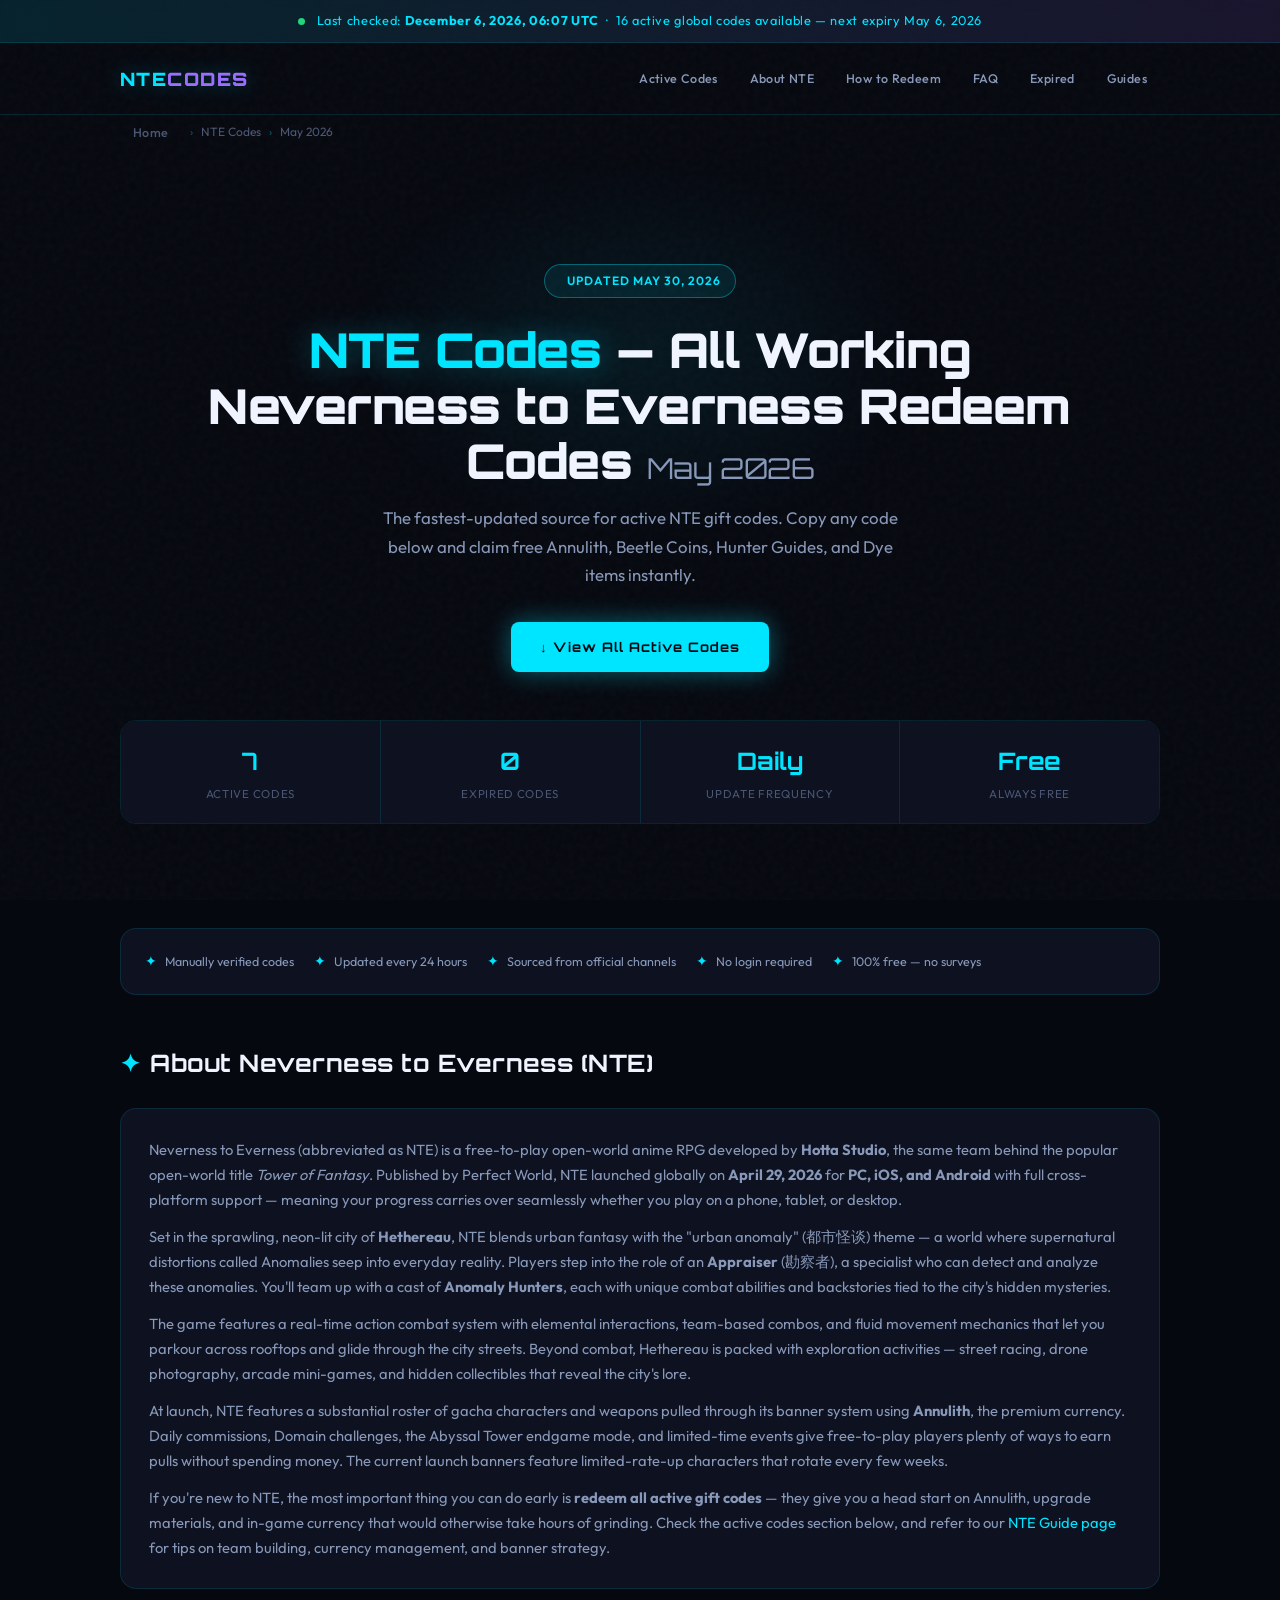
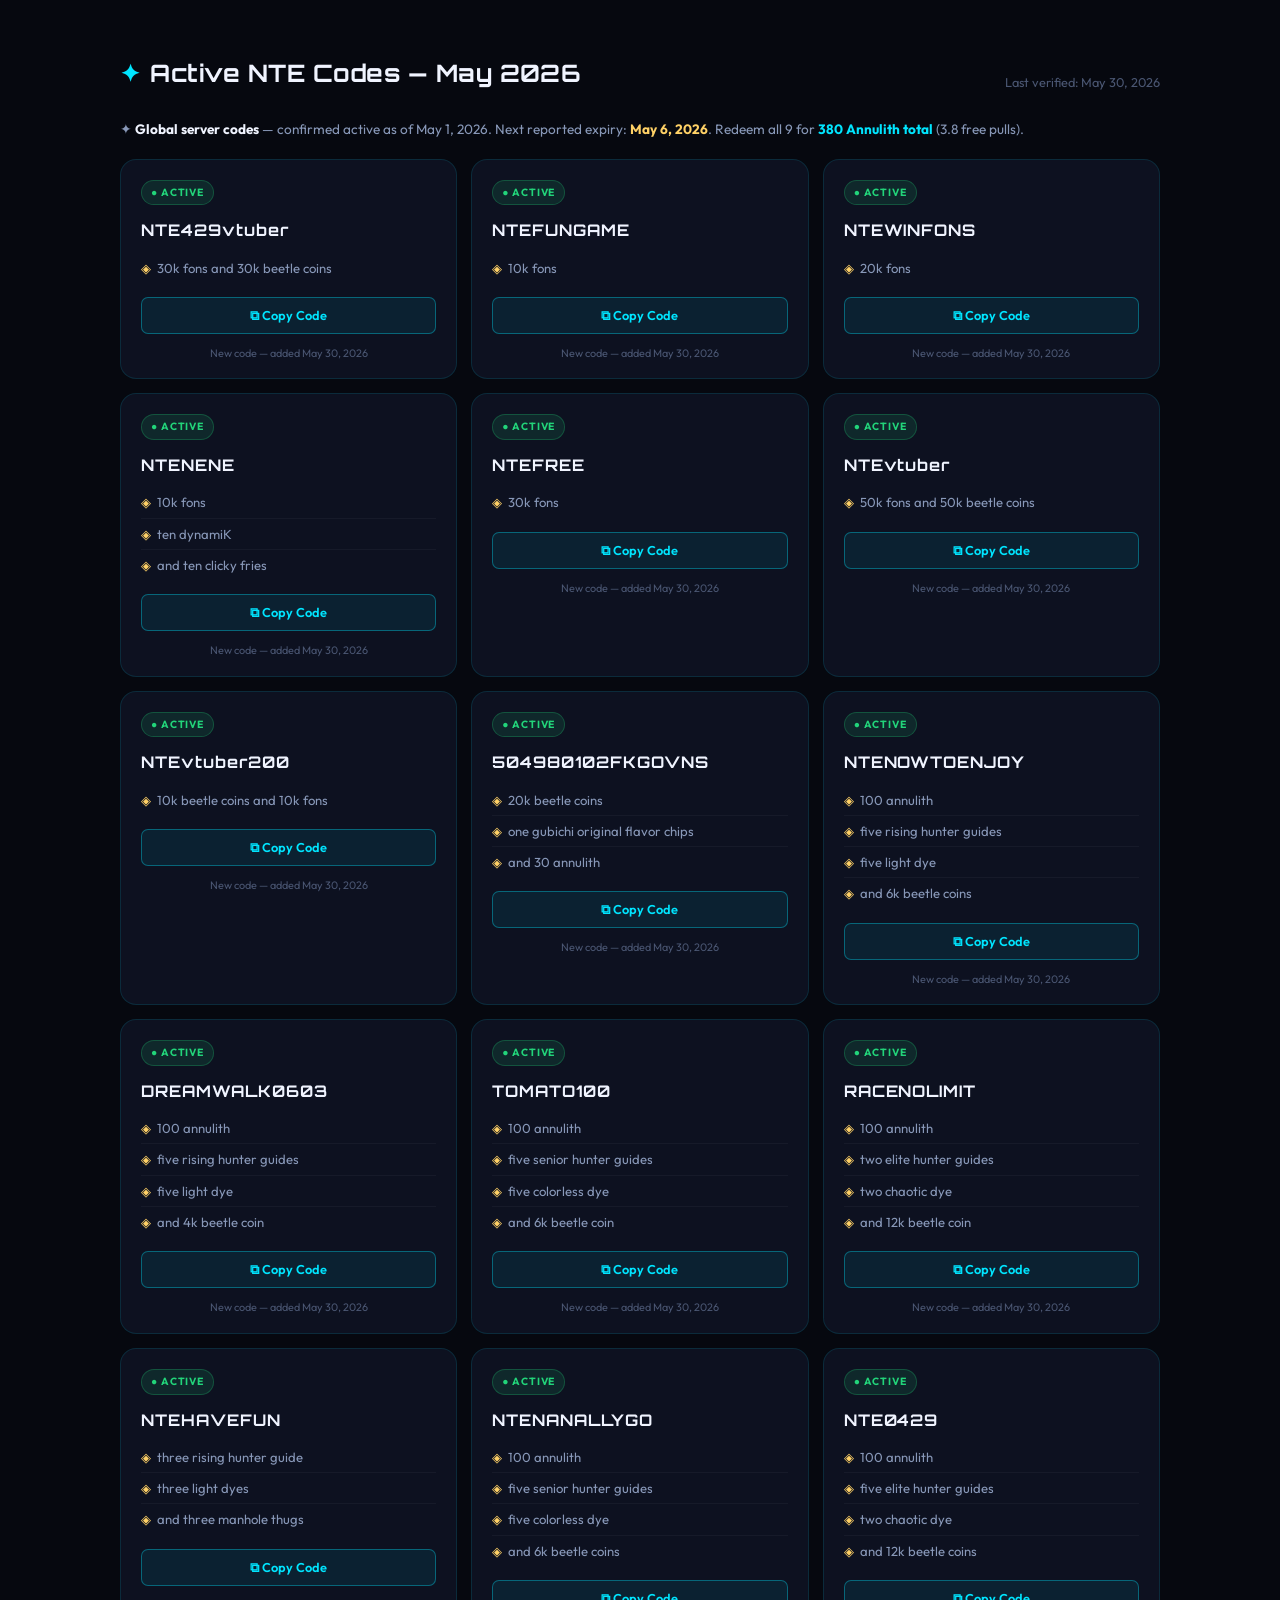
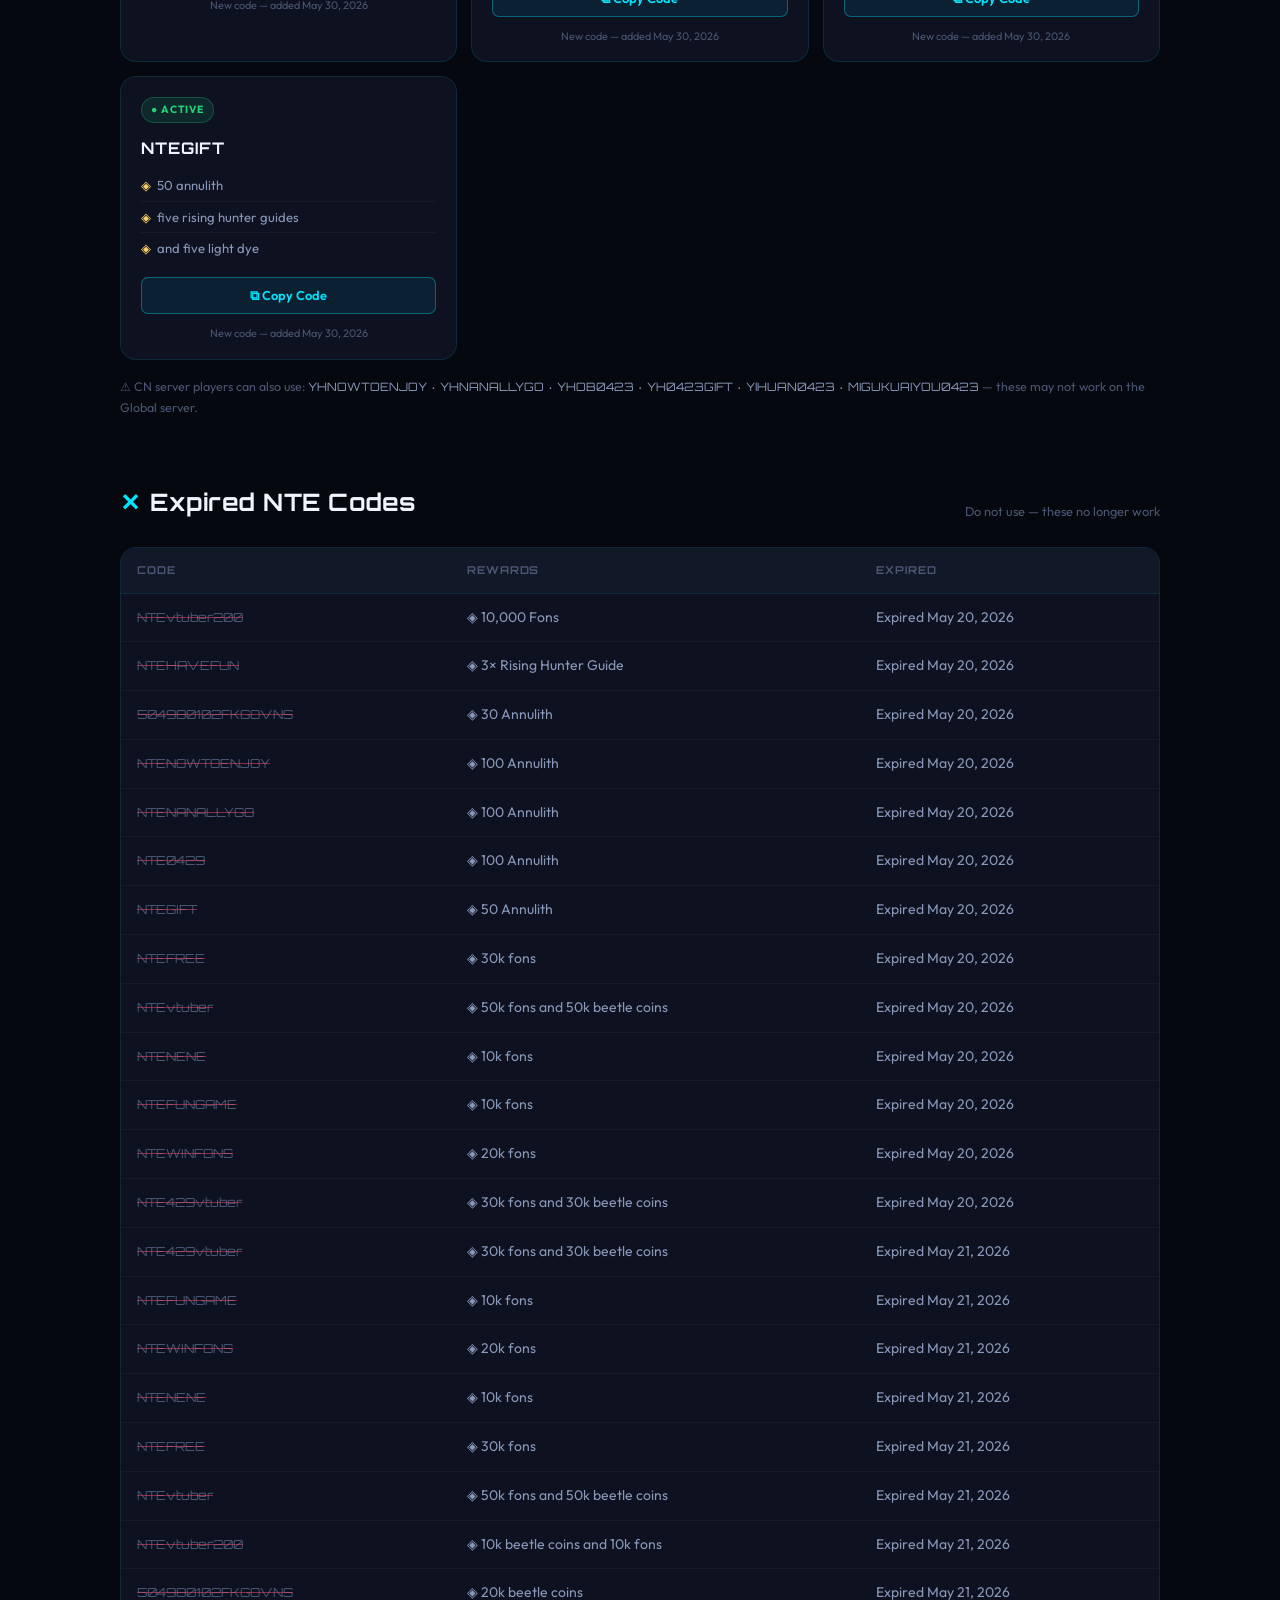
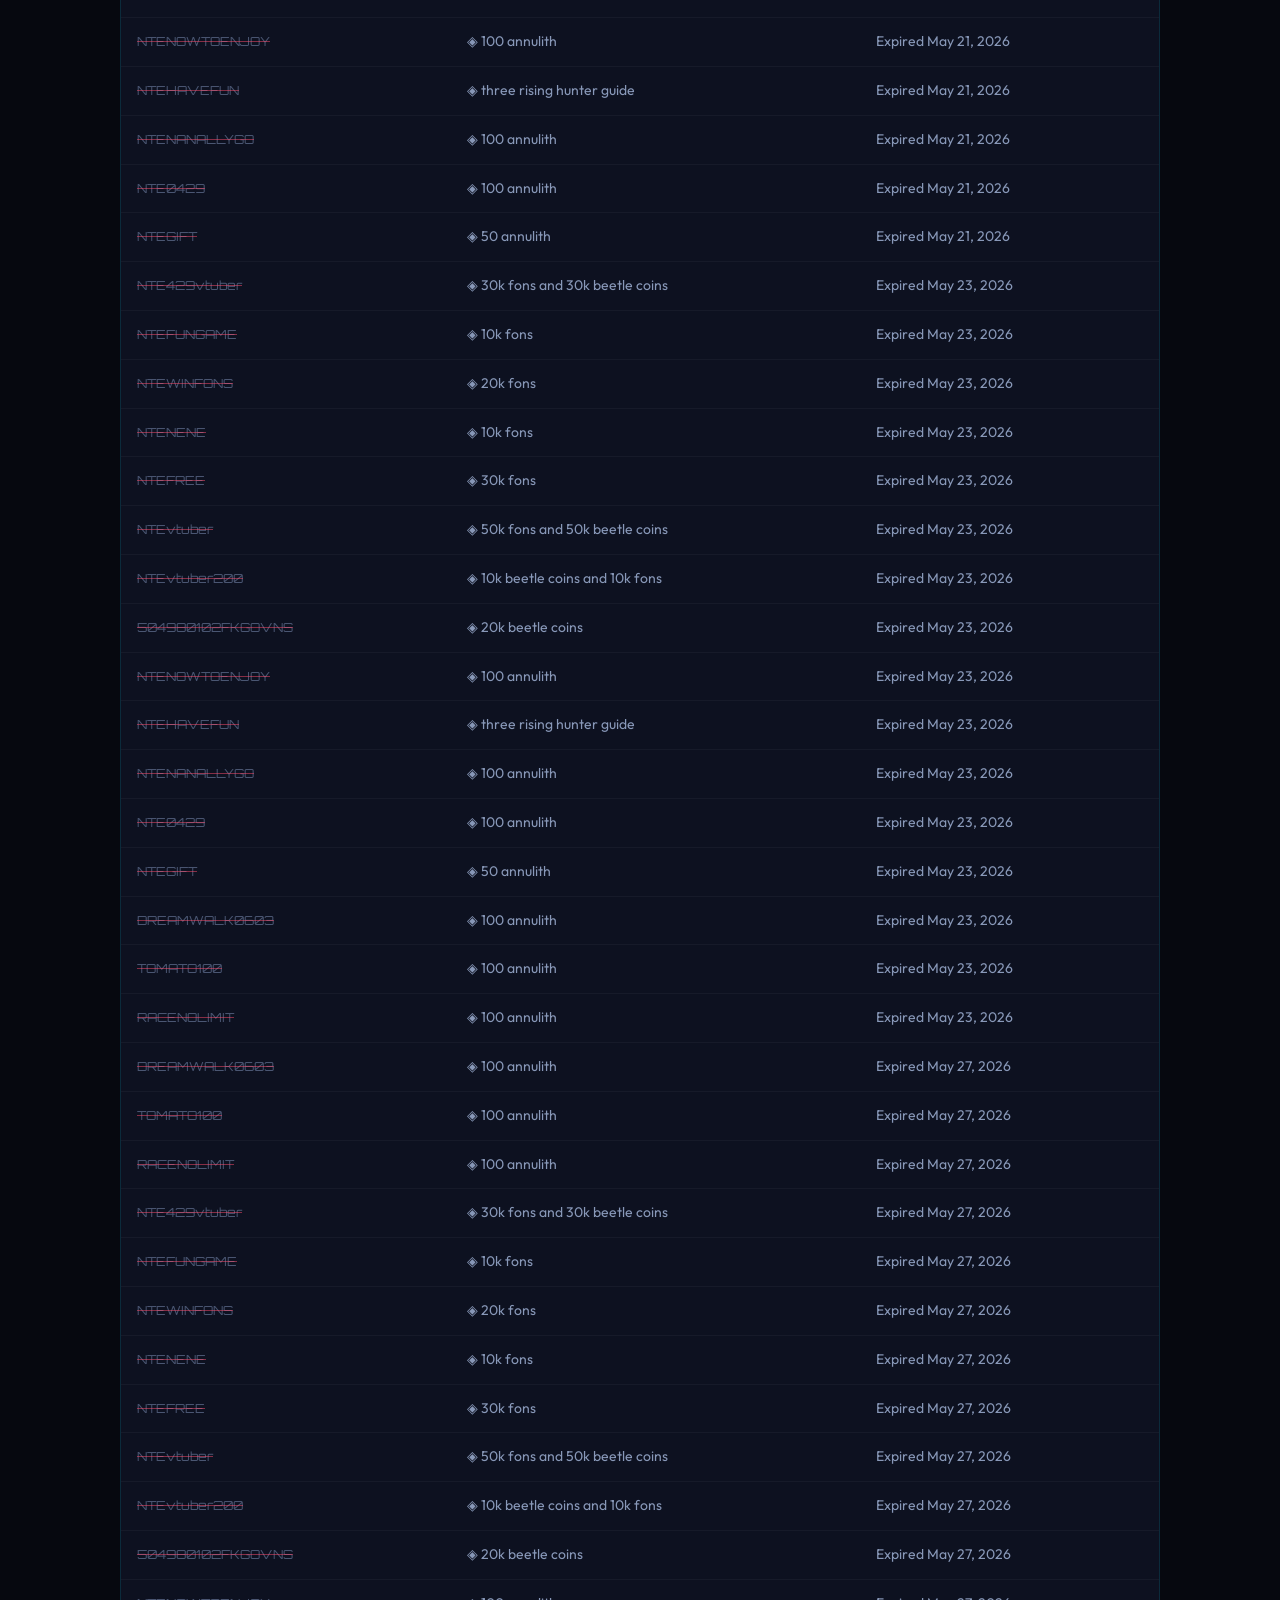
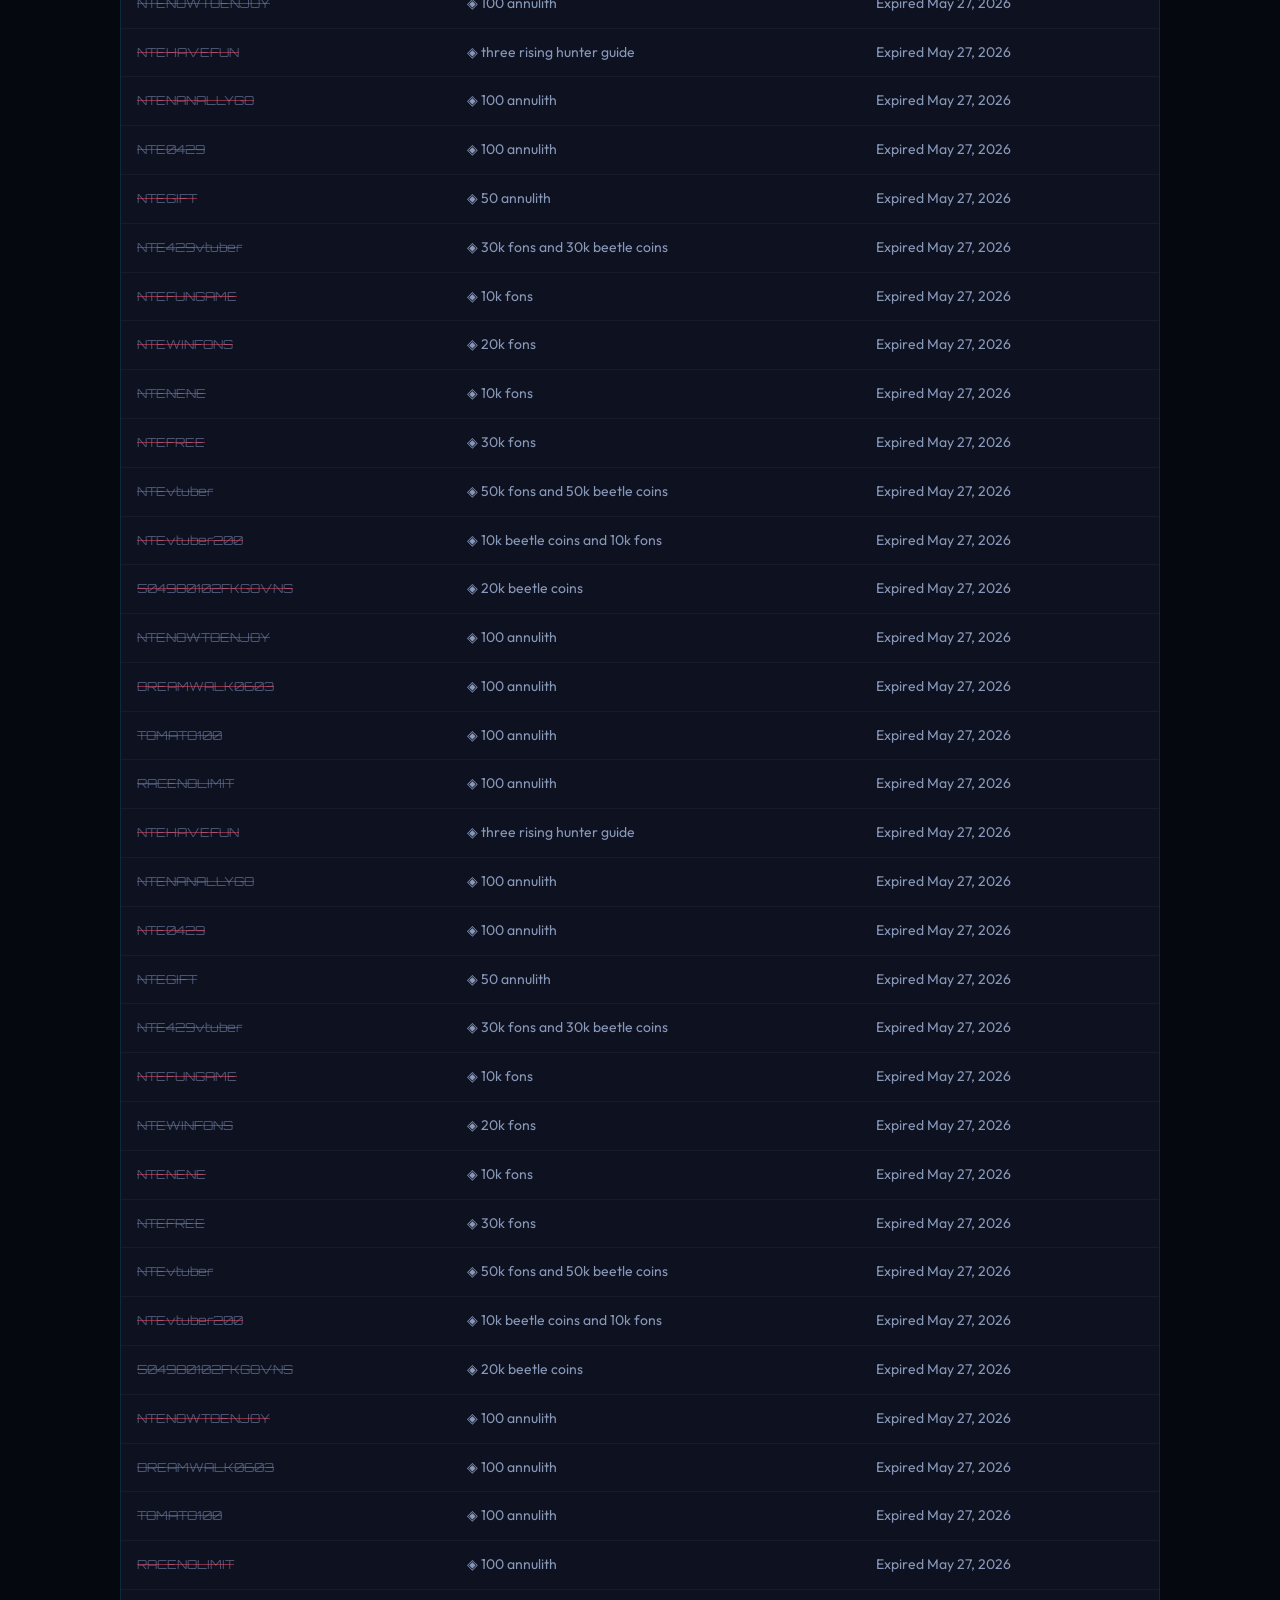
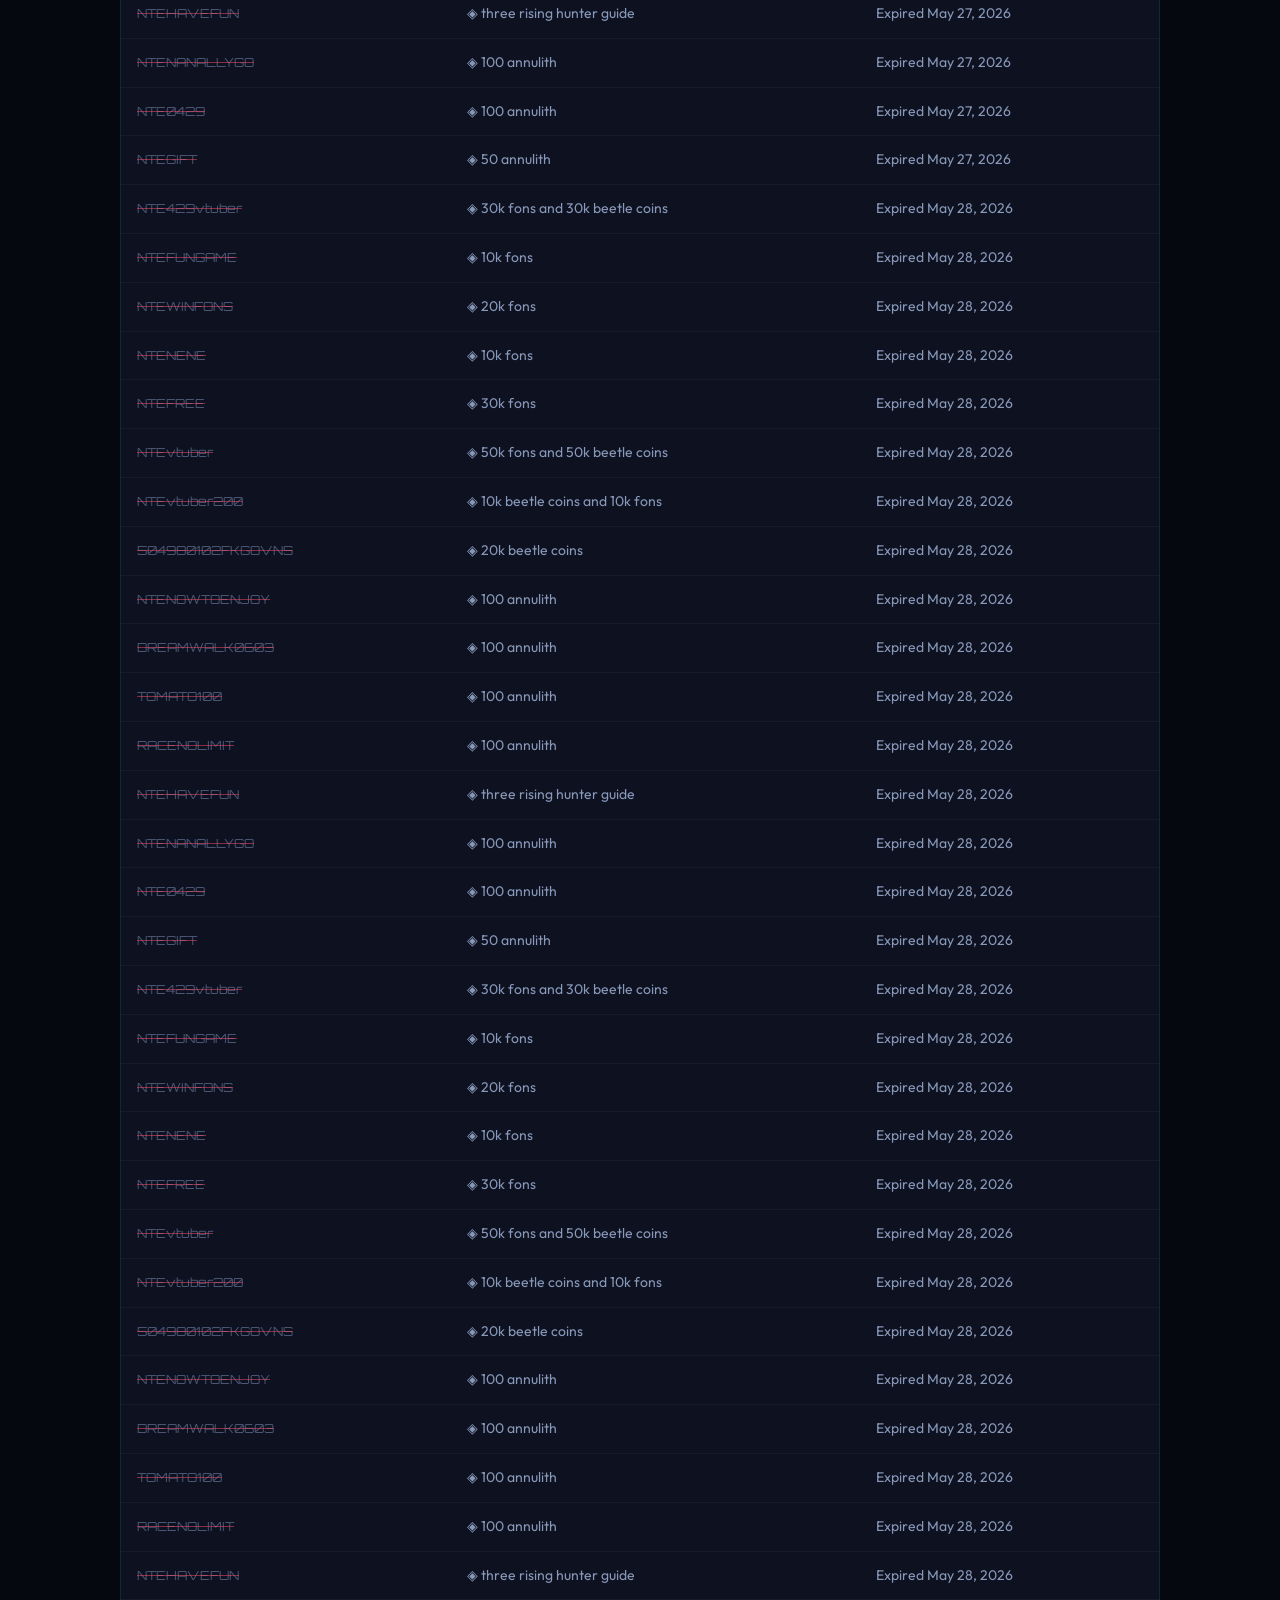
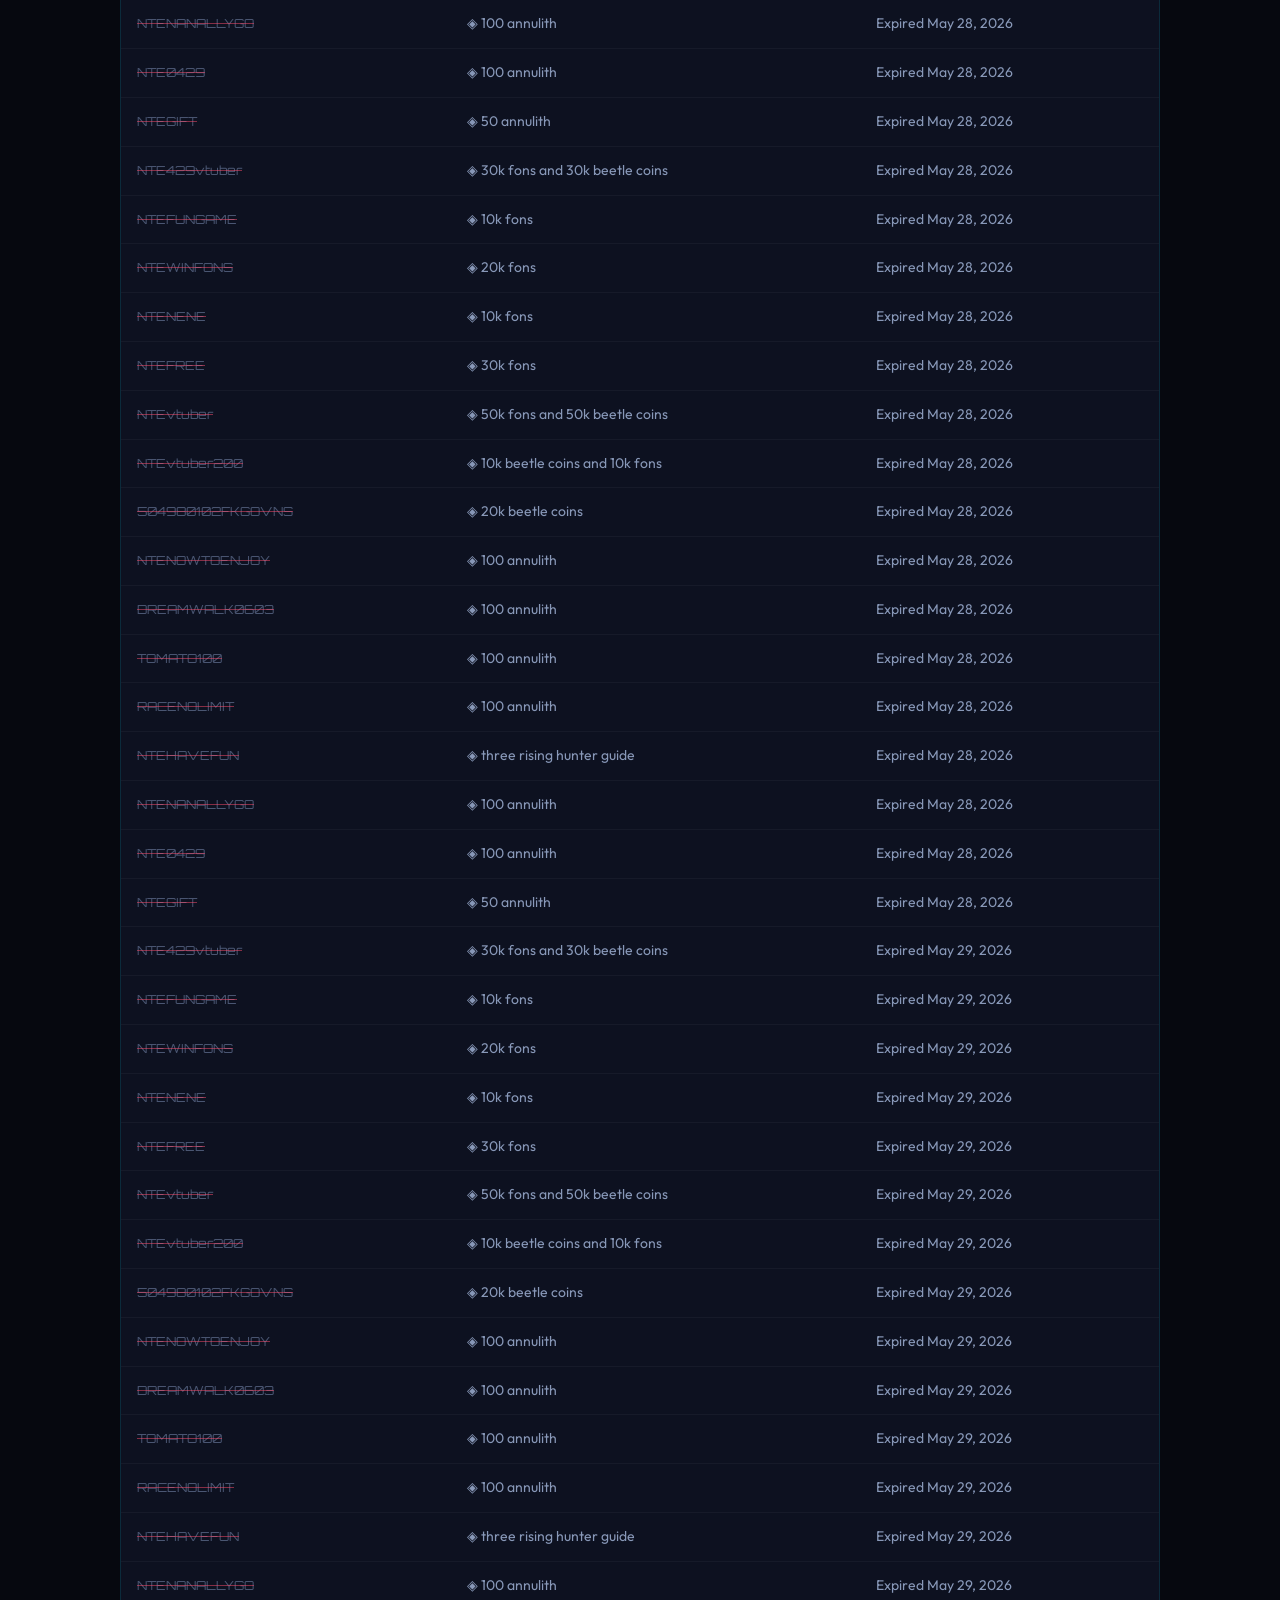
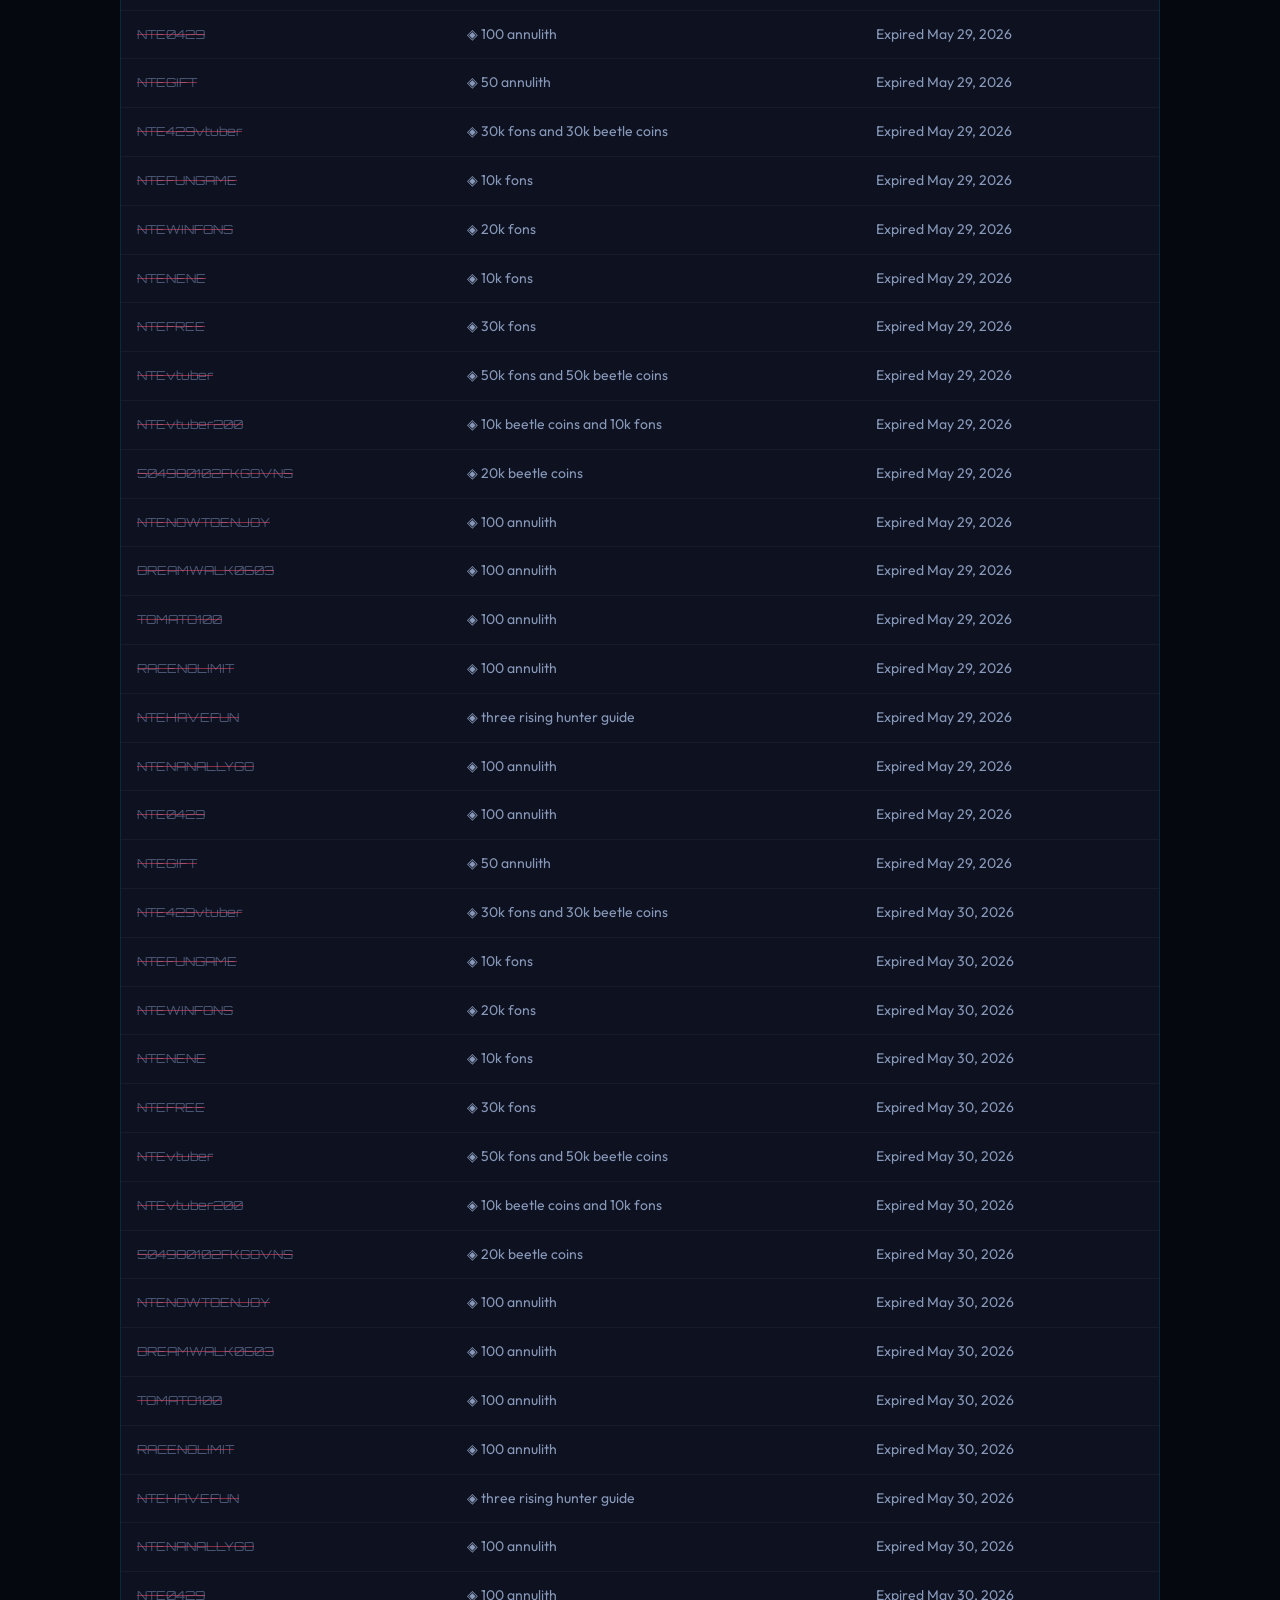
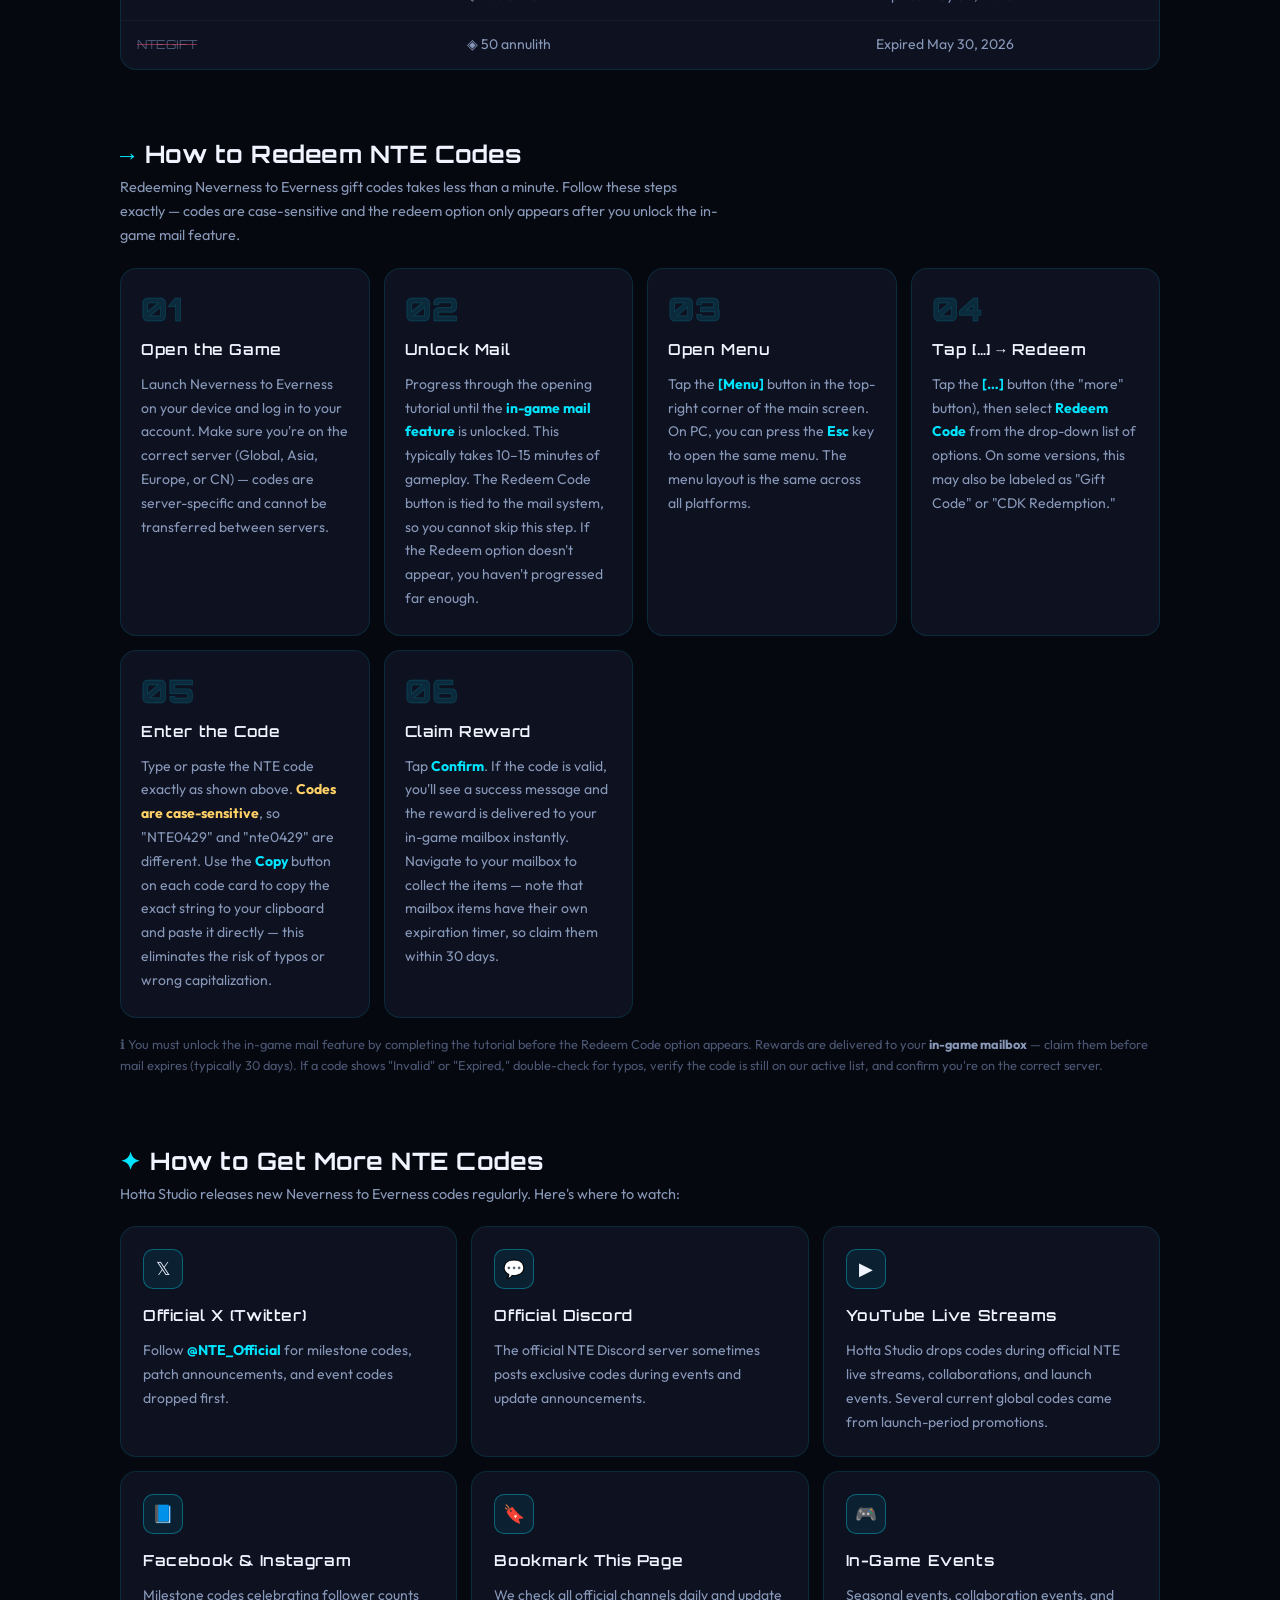
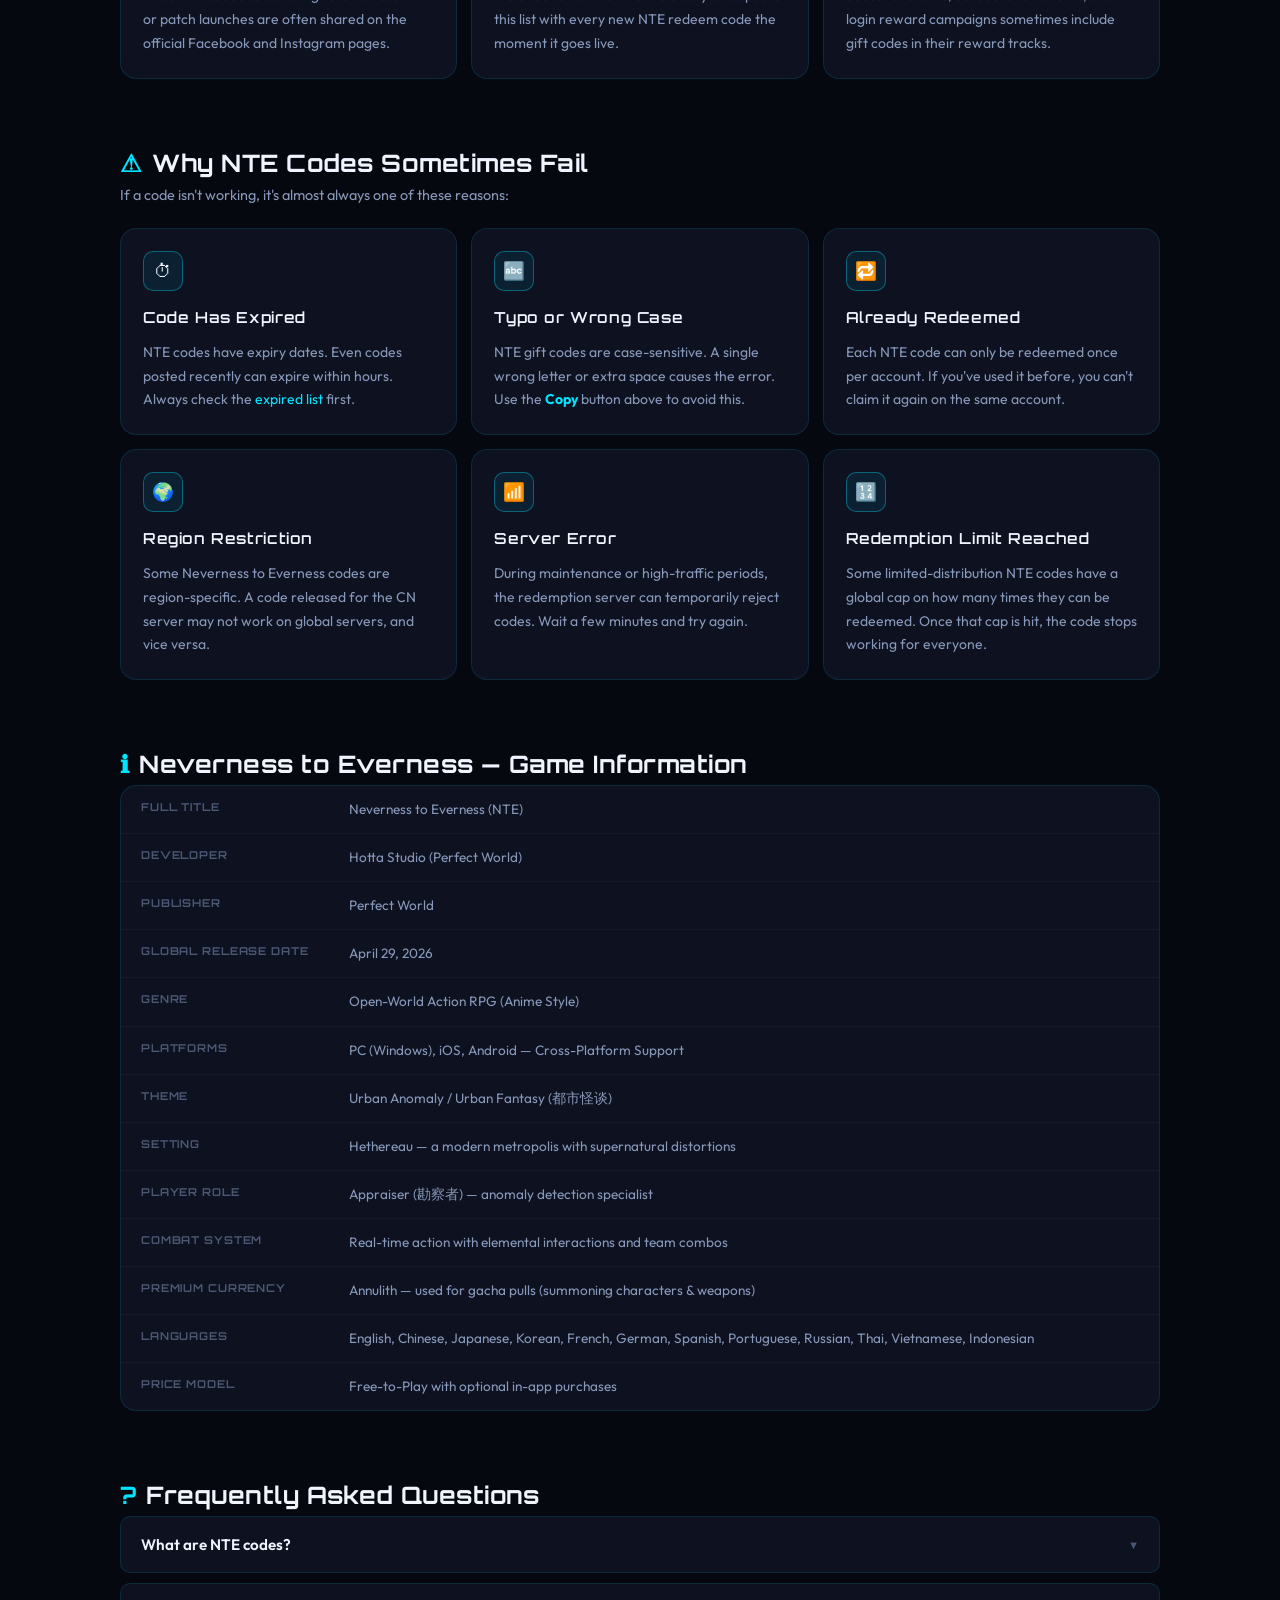
==== index.html @ d65b7467 "Auto: NTE codes May 30, 2026 (+NTE429vtuber,NTEFUNGAME,NTEWINFONS,NTENENE,NTEFREE,NTEvtuber,NTEvtube" ====
<!DOCTYPE html>
<html lang="en">
<head>
  <meta charset="UTF-8" />
  <meta name="viewport" content="width=device-width, initial-scale=1.0" />

  <!-- PRIMARY SEO -->
  <title>NTE Codes May 2026 – All Working Neverness to Everness Redeem Codes</title>
  <meta name="description" content="Get all working NTE codes for May 2026. Full list of active Neverness to Everness redeem codes, gift codes, free rewards, and step-by-step redemption guide. Updated daily." />
  <link rel="canonical" href="https://ntecodes.xyz/" />

  <!-- Open Graph -->
  <meta property="og:type"        content="website" />
  <meta property="og:title"       content="NTE Codes May 2026 – All Working Neverness to Everness Redeem Codes" />
  <meta property="og:description" content="Full list of active NTE codes for May 2026. Claim free Annulith, Beetle Coins, and Hunter Guides in Neverness to Everness — updated daily." />
  <meta property="og:url"         content="https://ntecodes.xyz/" />
  <meta property="og:image"       content="https://ntecodes.xyz/og-image.png" />
  <meta property="og:site_name"   content="NTE Codes" />

  <!-- Twitter Card -->
  <meta name="twitter:card"        content="summary_large_image" />
  <meta name="twitter:title"       content="NTE Codes May 2026 – Working Neverness to Everness Codes" />
  <meta name="twitter:description" content="Claim free rewards with the latest NTE gift codes. Updated daily." />
  <meta name="twitter:image"       content="https://ntecodes.xyz/og-image.png" />

  <!-- Extra SEO -->
  <meta name="robots"   content="index, follow, max-snippet:-1, max-image-preview:large, max-video-preview:-1" />
  <meta name="author"   content="NTE Codes" />


  <!-- SCHEMA MARKUP -->
  <script type="application/ld+json">
  {
    "@context": "https://schema.org",
    "@graph": [
      {
        "@type": "WebPage",
        "@id": "https://ntecodes.xyz/",
        "url": "https://ntecodes.xyz/",
        "name": "NTE Codes May 2026 – All Working Neverness to Everness Redeem Codes",
        "description": "Complete list of active NTE redeem codes for Neverness to Everness (May 2026). Updated daily with new gift codes, free Annulith, Beetle Coins, and Hunter Guide rewards.",
        "inLanguage": "en-US",
        "datePublished": "2026-04-29",
        "dateModified": "2026-05-30",
        "breadcrumb": {"@id": "https://ntecodes.xyz/#breadcrumb"},
        "mainEntity": {"@id": "https://ntecodes.xyz/#faq"}
      },
      {
        "@type": "BreadcrumbList",
        "@id": "https://ntecodes.xyz/#breadcrumb",
        "itemListElement": [
          {"@type":"ListItem","position":1,"name":"Home","item":"https://ntecodes.xyz/"},
          {"@type":"ListItem","position":2,"name":"NTE Codes","item":"https://ntecodes.xyz/#active-codes"}
        ]
      },
      {
        "@type": "FAQPage",
        "@id": "https://ntecodes.xyz/#faq",
        "mainEntity": [
          {
            "@type": "Question",
            "name": "What are NTE codes?",
            "acceptedAnswer": {
              "@type": "Answer",
              "text": "NTE codes are free gift codes released by Hotta Studio for Neverness to Everness. They are redeemed in-game for Annulith (the premium gacha currency), Beetle Coins, Hunter Guides (character XP), and Dye items. All current codes were released during the global launch livestream on April 29, 2026."
            }
          },
          {
            "@type": "Question",
            "name": "What is Neverness to Everness?",
            "acceptedAnswer": {
              "@type": "Answer",
              "text": "Neverness to Everness is a free-to-play open-world anime RPG from Hotta Studio, set in the urban anomaly city of Hethereau. Players take on the role of an Appraiser, teaming up with Anomaly Hunters in a modern supernatural world. The game launched globally on April 29, 2026 on PC, iOS, and Android with full cross-platform support."
            }
          },
          {
            "@type": "Question",
            "name": "How do I redeem NTE codes?",
            "acceptedAnswer": {
              "@type": "Answer",
              "text": "Launch NTE and complete the opening tutorial to unlock in-game mail. Then open the main Menu, tap the [...] button, select Redeem Code, paste the code, and confirm. Rewards arrive in your in-game mailbox immediately."
            }
          },
          {
            "@type": "Question",
            "name": "How to get more Annulith in NTE?",
            "acceptedAnswer": {
              "@type": "Answer",
              "text": "Beyond redeeming gift codes, Annulith can be earned through completing main story chapters, clearing Domain challenges and the Abyssal Tower (Spiral Abyss equivalent), participating in limited-time events, ranking up your Appraisal License battle pass, and converting real-money purchases. Free-to-play players can earn a steady stream by focusing on weekly and monthly reset content."
            }
          },
          {
            "@type": "Question",
            "name": "How often are new NTE codes released?",
            "acceptedAnswer": {
              "@type": "Answer",
              "text": "Hotta Studio typically releases new NTE codes during game updates, seasonal events, milestones, and live-stream broadcasts. This can be weekly or sometimes multiple times per week during major updates."
            }
          },
          {
            "@type": "Question",
            "name": "Are NTE codes case-sensitive?",
            "acceptedAnswer": {
              "@type": "Answer",
              "text": "Yes, all NTE redeem codes are case-sensitive. The redemption system requires exact character matching, so entering 'ntevtuber200' instead of 'NTEvtuber200' will fail. Always use the Copy button on our code cards to paste codes directly into the game."
            }
          },
          {
            "@type": "Question",
            "name": "Are NTE codes free and safe?",
            "acceptedAnswer": {
              "@type": "Answer",
              "text": "Yes. All NTE codes are officially released by Hotta Studio and are completely free. Players should never pay for redeem codes or enter login credentials on third-party sites. If anyone asks for payment, it is a scam."
            }
          },
          {
            "@type": "Question",
            "name": "Can I use NTE codes on multiple accounts?",
            "acceptedAnswer": {
              "@type": "Answer",
              "text": "Yes, NTE codes are tied to individual accounts. Players can redeem each code on every account separately, as long as the code is still active and hasn't expired."
            }
          },
          {
            "@type": "Question",
            "name": "What rewards do NTE codes give?",
            "acceptedAnswer": {
              "@type": "Answer",
              "text": "NTE codes reward players with Annulith (premium gacha currency for summoning characters and weapons), Beetle Coins (in-game shop currency), Hunter Guides of various rarities (character XP materials), Dyes for cosmetic customization, Fons (basic currency), and occasionally limited-edition items."
            }
          },
          {
            "@type": "Question",
            "name": "Why is my NTE code not working?",
            "acceptedAnswer": {
              "@type": "Answer",
              "text": "The most common causes are: the code has expired, already redeemed on the account, a typo (codes are case-sensitive), or region-locked. Always use the Copy button to paste codes exactly and check the expired list on this page first."
            }
          },
          {
            "@type": "Question",
            "name": "When will new NTE codes be released?",
            "acceptedAnswer": {
              "@type": "Answer",
              "text": "The next wave of NTE codes is expected around major version updates, seasonal events, or milestones on official social channels. Follow official social accounts on X/Twitter, Discord, and YouTube for real-time announcements."
            }
          },
          {
            "@type": "Question",
            "name": "How many NTE codes can I redeem?",
            "acceptedAnswer": {
              "@type": "Answer",
              "text": "Every active NTE code can be redeemed once per account. There is no limit on how many different codes can be used all 7 current global codes can be claimed for a combined 380 Annulith plus materials."
            }
          },
          {
            "@type": "Question",
            "name": "CN vs Global server codes — what's the difference?",
            "acceptedAnswer": {
              "@type": "Answer",
              "text": "CN server codes begin with YH (e.g., YHNOWTOENJOY) and are distributed through Chinese platforms like Bilibili. These codes are region-locked and do not work on the global server. Global codes starting with NTE cannot be redeemed on the CN server."
            }
          },
          {
            "@type": "Question",
            "name": "Do NTE codes work on all servers?",
            "acceptedAnswer": {
              "@type": "Answer",
              "text": "Most codes work globally, but some event-specific or region-specific codes are limited to certain servers (CN, Asia, Global). Region restrictions are noted next to codes when known."
            }
          }
        ]
      }
    ]
  }
  </script>

  <link rel="stylesheet" href="style.css?v=5" />
  <link rel="icon" href="data:image/svg+xml,<svg xmlns='http://www.w3.org/2000/svg' viewBox='0 0 32 32'><rect width='32' height='32' rx='6' fill='%2306080f'/><text x='50%25' y='55%25' font-family='monospace' font-weight='900' font-size='18' fill='%2300e5ff' text-anchor='middle' dominant-baseline='middle'>N</text></svg>" />
</head>
<body>

  <!-- STICKY UPDATE BANNER -->
  <div class="update-banner" role="status" aria-live="polite">
    <span class="pulse-dot"></span>
    Last checked: <strong id="last-checked-utc" data-last-checked-utc="2026-05-30T12:07:04Z">May 1, 2026, 01:04 UTC</strong> &nbsp;·&nbsp; 16 active global codes available — next expiry May 6, 2026
  </div>

  <!-- HEADER -->
  <header class="site-header" role="banner">
    <div class="container">
      <div class="header-inner">
        <a href="/" class="logo" aria-label="NTE Codes Home">NTE<span>CODES</span></a>
        <nav aria-label="Page sections">
          <a href="#active-codes">Active Codes</a>
          <a href="#about-nte">About NTE</a>
          <a href="#how-to-redeem">How to Redeem</a>
          <a href="#faq">FAQ</a>
          <a href="#expired">Expired</a>
          <a href="nteguides.html">Guides</a>
        </nav>
      </div>
    </div>
  </header>

  <!-- MAIN CONTENT -->
  <main id="main-content">
    <div class="container">

      <!-- Breadcrumb -->
      <nav class="breadcrumb" aria-label="Breadcrumb">
        <a href="/">Home</a>
        <span class="breadcrumb-sep">›</span>
        <span>NTE Codes</span>
        <span class="breadcrumb-sep">›</span>
        <span>May 2026</span>
      </nav>

      <!-- ─── HERO ─────────────────────────────── -->
      <div class="hero">
        <div class="hero-badge">
          <span class="pulse-dot"></span>
          Updated May 30, 2026
        </div>
        <h1>
          <span class="highlight">NTE Codes</span> — All Working<br />Neverness to Everness Redeem Codes <span style="font-size:0.6em;color:var(--text-secondary);font-weight:400;">May 2026</span>
        </h1>
        <p class="hero-sub">
          The fastest-updated source for active NTE gift codes. Copy any code below and claim free Annulith, Beetle Coins, Hunter Guides, and Dye items instantly.
        </p>
        <a href="#active-codes" class="btn-primary">
          ↓ View All Active Codes
        </a>

        <!-- Stat bar -->
        <div class="stat-bar" role="list">
          <div class="stat-item" role="listitem">
            <div class="stat-value">7</div>
            <div class="stat-label">Active Codes</div>
          </div>
          <div class="stat-item" role="listitem">
            <div class="stat-value">0</div>
            <div class="stat-label">Expired Codes</div>
          </div>
          <div class="stat-item" role="listitem">
            <div class="stat-value">Daily</div>
            <div class="stat-label">Update Frequency</div>
          </div>
          <div class="stat-item" role="listitem">
            <div class="stat-value">Free</div>
            <div class="stat-label">Always Free</div>
          </div>
        </div>
      </div>

      <!-- Trust Bar (E-E-A-T signals) -->
      <div class="trust-bar" role="complementary" aria-label="Trust signals">
        <div class="trust-item"><span class="trust-icon">✦</span> Manually verified codes</div>
        <div class="trust-item"><span class="trust-icon">✦</span> Updated every 24 hours</div>
        <div class="trust-item"><span class="trust-icon">✦</span> Sourced from official channels</div>
        <div class="trust-item"><span class="trust-icon">✦</span> No login required</div>
        <div class="trust-item"><span class="trust-icon">✦</span> 100% free — no surveys</div>
      </div>

      <!-- ─── ABOUT NEVERNESS TO EVERNESS ───────── -->
      <section id="about-nte" aria-labelledby="h2-about">
        <div class="section-header">
          <h2 id="h2-about"><span class="h2-accent">✦</span> About Neverness to Everness (NTE)</h2>
        </div>

        <div class="content-panel" style="padding:28px;">
          <p>Neverness to Everness (abbreviated as NTE) is a free-to-play open-world anime RPG developed by <strong>Hotta Studio</strong>, the same team behind the popular open-world title <em>Tower of Fantasy</em>. Published by Perfect World, NTE launched globally on <strong>April 29, 2026</strong> for <strong>PC, iOS, and Android</strong> with full cross-platform support — meaning your progress carries over seamlessly whether you play on a phone, tablet, or desktop.</p>

          <p>Set in the sprawling, neon-lit city of <strong>Hethereau</strong>, NTE blends urban fantasy with the "urban anomaly" (都市怪谈) theme — a world where supernatural distortions called Anomalies seep into everyday reality. Players step into the role of an <strong>Appraiser</strong> (勘察者), a specialist who can detect and analyze these anomalies. You'll team up with a cast of <strong>Anomaly Hunters</strong>, each with unique combat abilities and backstories tied to the city's hidden mysteries.</p>

          <p>The game features a real-time action combat system with elemental interactions, team-based combos, and fluid movement mechanics that let you parkour across rooftops and glide through the city streets. Beyond combat, Hethereau is packed with exploration activities — street racing, drone photography, arcade mini-games, and hidden collectibles that reveal the city's lore.</p>

          <p>At launch, NTE features a substantial roster of gacha characters and weapons pulled through its banner system using <strong>Annulith</strong>, the premium currency. Daily commissions, Domain challenges, the Abyssal Tower endgame mode, and limited-time events give free-to-play players plenty of ways to earn pulls without spending money. The current launch banners feature limited-rate-up characters that rotate every few weeks.</p>

          <p>If you're new to NTE, the most important thing you can do early is <strong>redeem all active gift codes</strong> — they give you a head start on Annulith, upgrade materials, and in-game currency that would otherwise take hours of grinding. Check the active codes section below, and refer to our <a href="nteguides.html" style="color:var(--cyan);text-decoration:none;">NTE Guide page</a> for tips on team building, currency management, and banner strategy.</p>
        </div>
      </section>

      <!-- ─── ACTIVE CODES ──────────────────────── -->
      <section id="active-codes" aria-labelledby="h2-active">
        <div class="section-header">
          <h2 id="h2-active"><span class="h2-accent">✦</span> Active NTE Codes — May 2026</h2>
          <span class="section-note">Last verified: May 30, 2026</span>
        </div>

        <p style="color:var(--text-secondary);font-size:.85rem;margin-bottom:18px;">
          ✦ <strong style="color:var(--text-primary)">Global server codes</strong> — confirmed active as of May 1, 2026. Next reported expiry: <strong style="color:var(--yellow)">May 6, 2026</strong>. Redeem all 9 for <strong style="color:var(--cyan)">380 Annulith total</strong> (3.8 free pulls).
        </p>

        <div class="codes-grid">
          <!-- expired codes moved to expired section -->
                  

          

          

          

          

          

          

          

          

          

          

          

          

          

          

          

          

          

          

          

          

          

          

          

          

          

          

          

          

          

          

          

          

          

          

          

          

          

          

          

          

          

          

          

          

          

          

          

          

          

          

          

          

          

          

          

          

          

          

          

          

          

          

          

          

          

          

          

          

          

          

          

          

          

          

          

          

          

          

          

          

          

          

          

          

          

          

          

          

          

          

          

          

          

          

          

          

          

          

          

          

          

          

          

          

          

          

          

          

          

          

          

          

          

          

          

          

          

          

          

          

          

          

          

          

          

          

          

          

          

          

          

          

          

          

          

          

          

          

          

          

          

          

          

          

          

          

          

          

          

          

          

          

          

          

          

          

          

          

          

          

          

          

          

          

          

          

          

          

          

          

          

          

          <article class="code-card">
            <div class="code-card-top">
              <span class="status-badge status-active">Active</span>
            </div>
            <div class="code-string">NTE429vtuber</div>
            <div class="code-reward">
              <div class="code-reward-line"><span class="reward-icon">◈</span> 30k fons and 30k beetle coins</div>
            </div>
            <button class="copy-btn" data-code="NTE429vtuber" aria-label="Copy code NTE429vtuber">
              ⧉ Copy Code
            </button>
            <div class="code-updated">New code — added May 30, 2026</div>
          </article>

          <article class="code-card">
            <div class="code-card-top">
              <span class="status-badge status-active">Active</span>
            </div>
            <div class="code-string">NTEFUNGAME</div>
            <div class="code-reward">
              <div class="code-reward-line"><span class="reward-icon">◈</span> 10k fons</div>
            </div>
            <button class="copy-btn" data-code="NTEFUNGAME" aria-label="Copy code NTEFUNGAME">
              ⧉ Copy Code
            </button>
            <div class="code-updated">New code — added May 30, 2026</div>
          </article>

          <article class="code-card">
            <div class="code-card-top">
              <span class="status-badge status-active">Active</span>
            </div>
            <div class="code-string">NTEWINFONS</div>
            <div class="code-reward">
              <div class="code-reward-line"><span class="reward-icon">◈</span> 20k fons</div>
            </div>
            <button class="copy-btn" data-code="NTEWINFONS" aria-label="Copy code NTEWINFONS">
              ⧉ Copy Code
            </button>
            <div class="code-updated">New code — added May 30, 2026</div>
          </article>

          <article class="code-card">
            <div class="code-card-top">
              <span class="status-badge status-active">Active</span>
            </div>
            <div class="code-string">NTENENE</div>
            <div class="code-reward">
              <div class="code-reward-line"><span class="reward-icon">◈</span> 10k fons</div>
              <div class="code-reward-line"><span class="reward-icon">◈</span> ten dynamiK</div>
              <div class="code-reward-line"><span class="reward-icon">◈</span> and ten clicky fries</div>
            </div>
            <button class="copy-btn" data-code="NTENENE" aria-label="Copy code NTENENE">
              ⧉ Copy Code
            </button>
            <div class="code-updated">New code — added May 30, 2026</div>
          </article>

          <article class="code-card">
            <div class="code-card-top">
              <span class="status-badge status-active">Active</span>
            </div>
            <div class="code-string">NTEFREE</div>
            <div class="code-reward">
              <div class="code-reward-line"><span class="reward-icon">◈</span> 30k fons</div>
            </div>
            <button class="copy-btn" data-code="NTEFREE" aria-label="Copy code NTEFREE">
              ⧉ Copy Code
            </button>
            <div class="code-updated">New code — added May 30, 2026</div>
          </article>

          <article class="code-card">
            <div class="code-card-top">
              <span class="status-badge status-active">Active</span>
            </div>
            <div class="code-string">NTEvtuber</div>
            <div class="code-reward">
              <div class="code-reward-line"><span class="reward-icon">◈</span> 50k fons and 50k beetle coins</div>
            </div>
            <button class="copy-btn" data-code="NTEvtuber" aria-label="Copy code NTEvtuber">
              ⧉ Copy Code
            </button>
            <div class="code-updated">New code — added May 30, 2026</div>
          </article>

          <article class="code-card">
            <div class="code-card-top">
              <span class="status-badge status-active">Active</span>
            </div>
            <div class="code-string">NTEvtuber200</div>
            <div class="code-reward">
              <div class="code-reward-line"><span class="reward-icon">◈</span> 10k beetle coins and 10k fons</div>
            </div>
            <button class="copy-btn" data-code="NTEvtuber200" aria-label="Copy code NTEvtuber200">
              ⧉ Copy Code
            </button>
            <div class="code-updated">New code — added May 30, 2026</div>
          </article>

          <article class="code-card">
            <div class="code-card-top">
              <span class="status-badge status-active">Active</span>
            </div>
            <div class="code-string">504980102FKGOVNS</div>
            <div class="code-reward">
              <div class="code-reward-line"><span class="reward-icon">◈</span> 20k beetle coins</div>
              <div class="code-reward-line"><span class="reward-icon">◈</span> one gubichi original flavor chips</div>
              <div class="code-reward-line"><span class="reward-icon">◈</span> and 30 annulith</div>
            </div>
            <button class="copy-btn" data-code="504980102FKGOVNS" aria-label="Copy code 504980102FKGOVNS">
              ⧉ Copy Code
            </button>
            <div class="code-updated">New code — added May 30, 2026</div>
          </article>

          <article class="code-card">
            <div class="code-card-top">
              <span class="status-badge status-active">Active</span>
            </div>
            <div class="code-string">NTENOWTOENJOY</div>
            <div class="code-reward">
              <div class="code-reward-line"><span class="reward-icon">◈</span> 100 annulith</div>
              <div class="code-reward-line"><span class="reward-icon">◈</span> five rising hunter guides</div>
              <div class="code-reward-line"><span class="reward-icon">◈</span> five light dye</div>
              <div class="code-reward-line"><span class="reward-icon">◈</span> and 6k beetle coins</div>
            </div>
            <button class="copy-btn" data-code="NTENOWTOENJOY" aria-label="Copy code NTENOWTOENJOY">
              ⧉ Copy Code
            </button>
            <div class="code-updated">New code — added May 30, 2026</div>
          </article>

          <article class="code-card">
            <div class="code-card-top">
              <span class="status-badge status-active">Active</span>
            </div>
            <div class="code-string">DREAMWALK0603</div>
            <div class="code-reward">
              <div class="code-reward-line"><span class="reward-icon">◈</span> 100 annulith</div>
              <div class="code-reward-line"><span class="reward-icon">◈</span> five rising hunter guides</div>
              <div class="code-reward-line"><span class="reward-icon">◈</span> five light dye</div>
              <div class="code-reward-line"><span class="reward-icon">◈</span> and 4k beetle coin</div>
            </div>
            <button class="copy-btn" data-code="DREAMWALK0603" aria-label="Copy code DREAMWALK0603">
              ⧉ Copy Code
            </button>
            <div class="code-updated">New code — added May 30, 2026</div>
          </article>

          <article class="code-card">
            <div class="code-card-top">
              <span class="status-badge status-active">Active</span>
            </div>
            <div class="code-string">TOMATO100</div>
            <div class="code-reward">
              <div class="code-reward-line"><span class="reward-icon">◈</span> 100 annulith</div>
              <div class="code-reward-line"><span class="reward-icon">◈</span> five senior hunter guides</div>
              <div class="code-reward-line"><span class="reward-icon">◈</span> five colorless dye</div>
              <div class="code-reward-line"><span class="reward-icon">◈</span> and 6k beetle coin</div>
            </div>
            <button class="copy-btn" data-code="TOMATO100" aria-label="Copy code TOMATO100">
              ⧉ Copy Code
            </button>
            <div class="code-updated">New code — added May 30, 2026</div>
          </article>

          <article class="code-card">
            <div class="code-card-top">
              <span class="status-badge status-active">Active</span>
            </div>
            <div class="code-string">RACENOLIMIT</div>
            <div class="code-reward">
              <div class="code-reward-line"><span class="reward-icon">◈</span> 100 annulith</div>
              <div class="code-reward-line"><span class="reward-icon">◈</span> two elite hunter guides</div>
              <div class="code-reward-line"><span class="reward-icon">◈</span> two chaotic dye</div>
              <div class="code-reward-line"><span class="reward-icon">◈</span> and 12k beetle coin</div>
            </div>
            <button class="copy-btn" data-code="RACENOLIMIT" aria-label="Copy code RACENOLIMIT">
              ⧉ Copy Code
            </button>
            <div class="code-updated">New code — added May 30, 2026</div>
          </article>

          <article class="code-card">
            <div class="code-card-top">
              <span class="status-badge status-active">Active</span>
            </div>
            <div class="code-string">NTEHAVEFUN</div>
            <div class="code-reward">
              <div class="code-reward-line"><span class="reward-icon">◈</span> three rising hunter guide</div>
              <div class="code-reward-line"><span class="reward-icon">◈</span> three light dyes</div>
              <div class="code-reward-line"><span class="reward-icon">◈</span> and three manhole thugs</div>
            </div>
            <button class="copy-btn" data-code="NTEHAVEFUN" aria-label="Copy code NTEHAVEFUN">
              ⧉ Copy Code
            </button>
            <div class="code-updated">New code — added May 30, 2026</div>
          </article>

          <article class="code-card">
            <div class="code-card-top">
              <span class="status-badge status-active">Active</span>
            </div>
            <div class="code-string">NTENANALLYGO</div>
            <div class="code-reward">
              <div class="code-reward-line"><span class="reward-icon">◈</span> 100 annulith</div>
              <div class="code-reward-line"><span class="reward-icon">◈</span> five senior hunter guides</div>
              <div class="code-reward-line"><span class="reward-icon">◈</span> five colorless dye</div>
              <div class="code-reward-line"><span class="reward-icon">◈</span> and 6k beetle coins</div>
            </div>
            <button class="copy-btn" data-code="NTENANALLYGO" aria-label="Copy code NTENANALLYGO">
              ⧉ Copy Code
            </button>
            <div class="code-updated">New code — added May 30, 2026</div>
          </article>

          <article class="code-card">
            <div class="code-card-top">
              <span class="status-badge status-active">Active</span>
            </div>
            <div class="code-string">NTE0429</div>
            <div class="code-reward">
              <div class="code-reward-line"><span class="reward-icon">◈</span> 100 annulith</div>
              <div class="code-reward-line"><span class="reward-icon">◈</span> five elite hunter guides</div>
              <div class="code-reward-line"><span class="reward-icon">◈</span> two chaotic dye</div>
              <div class="code-reward-line"><span class="reward-icon">◈</span> and 12k beetle coins</div>
            </div>
            <button class="copy-btn" data-code="NTE0429" aria-label="Copy code NTE0429">
              ⧉ Copy Code
            </button>
            <div class="code-updated">New code — added May 30, 2026</div>
          </article>

          <article class="code-card">
            <div class="code-card-top">
              <span class="status-badge status-active">Active</span>
            </div>
            <div class="code-string">NTEGIFT</div>
            <div class="code-reward">
              <div class="code-reward-line"><span class="reward-icon">◈</span> 50 annulith</div>
              <div class="code-reward-line"><span class="reward-icon">◈</span> five rising hunter guides</div>
              <div class="code-reward-line"><span class="reward-icon">◈</span> and five light dye</div>
            </div>
            <button class="copy-btn" data-code="NTEGIFT" aria-label="Copy code NTEGIFT">
              ⧉ Copy Code
            </button>
            <div class="code-updated">New code — added May 30, 2026</div>
          </article>

</div>

        <p style="color:var(--text-muted);font-size:0.78rem;margin-top:16px;">
          ⚠ CN server players can also use: <span style="color:var(--text-secondary);font-family:var(--font-display);font-size:0.72rem;word-break:break-all;overflow-wrap:break-word;white-space:normal;">YHNOWTOENJOY · YHNANALLYGO · YHOB0423 · YH0423GIFT · YIHUAN0423 · MIGUKUAIYOU0423</span> — these may not work on the Global server.
        </p>
      </section>

      <!-- ─── EXPIRED CODES ─────────────────────── -->
      <section id="expired" aria-labelledby="h2-expired">
        <div class="section-header">
          <h2 id="h2-expired"><span class="h2-accent">✕</span> Expired NTE Codes</h2>
          <span class="section-note">Do not use — these no longer work</span>
        </div>

        <div class="expired-table-wrap">
        <table class="expired-table">
          <thead>
            <tr>
              <th>Code</th>
              <th>Rewards</th>
              <th>Expired</th>
            </tr>
          </thead>
          <tbody>
          <tr>
            <td><span class="expired-code-str">NTEvtuber200</span></td>
            <td>◈ 10,000 Fons</td>
            <td>Expired May 20, 2026</td>
          </tr>
          <tr>
            <td><span class="expired-code-str">NTEHAVEFUN</span></td>
            <td>◈ 3× Rising Hunter Guide</td>
            <td>Expired May 20, 2026</td>
          </tr>
          <tr>
            <td><span class="expired-code-str">504980102FKGOVNS</span></td>
            <td>◈ 30 Annulith</td>
            <td>Expired May 20, 2026</td>
          </tr>
          <tr>
            <td><span class="expired-code-str">NTENOWTOENJOY</span></td>
            <td>◈ 100 Annulith</td>
            <td>Expired May 20, 2026</td>
          </tr>
          <tr>
            <td><span class="expired-code-str">NTENANALLYGO</span></td>
            <td>◈ 100 Annulith</td>
            <td>Expired May 20, 2026</td>
          </tr>
          <tr>
            <td><span class="expired-code-str">NTE0429</span></td>
            <td>◈ 100 Annulith</td>
            <td>Expired May 20, 2026</td>
          </tr>
          <tr>
            <td><span class="expired-code-str">NTEGIFT</span></td>
            <td>◈ 50 Annulith</td>
            <td>Expired May 20, 2026</td>
          </tr>
          <tr>
            <td><span class="expired-code-str">NTEFREE</span></td>
            <td>◈ 30k fons</td>
            <td>Expired May 20, 2026</td>
          </tr>
          <tr>
            <td><span class="expired-code-str">NTEvtuber</span></td>
            <td>◈ 50k fons and 50k beetle coins</td>
            <td>Expired May 20, 2026</td>
          </tr>
          <tr>
            <td><span class="expired-code-str">NTENENE</span></td>
            <td>◈ 10k fons</td>
            <td>Expired May 20, 2026</td>
          </tr>
          <tr>
            <td><span class="expired-code-str">NTEFUNGAME</span></td>
            <td>◈ 10k fons</td>
            <td>Expired May 20, 2026</td>
          </tr>
          <tr>
            <td><span class="expired-code-str">NTEWINFONS</span></td>
            <td>◈ 20k fons</td>
            <td>Expired May 20, 2026</td>
          </tr>
          <tr>
            <td><span class="expired-code-str">NTE429vtuber</span></td>
            <td>◈ 30k fons and 30k beetle coins</td>
            <td>Expired May 20, 2026</td>
          </tr>
                    <tr>
            <td><span class="expired-code-str">NTE429vtuber</span></td>
            <td>◈ 30k fons and 30k beetle coins</td>
            <td>Expired May 21, 2026</td>
          </tr>
          <tr>
            <td><span class="expired-code-str">NTEFUNGAME</span></td>
            <td>◈ 10k fons</td>
            <td>Expired May 21, 2026</td>
          </tr>
          <tr>
            <td><span class="expired-code-str">NTEWINFONS</span></td>
            <td>◈ 20k fons</td>
            <td>Expired May 21, 2026</td>
          </tr>
          <tr>
            <td><span class="expired-code-str">NTENENE</span></td>
            <td>◈ 10k fons</td>
            <td>Expired May 21, 2026</td>
          </tr>
          <tr>
            <td><span class="expired-code-str">NTEFREE</span></td>
            <td>◈ 30k fons</td>
            <td>Expired May 21, 2026</td>
          </tr>
          <tr>
            <td><span class="expired-code-str">NTEvtuber</span></td>
            <td>◈ 50k fons and 50k beetle coins</td>
            <td>Expired May 21, 2026</td>
          </tr>
          <tr>
            <td><span class="expired-code-str">NTEvtuber200</span></td>
            <td>◈ 10k beetle coins and 10k fons</td>
            <td>Expired May 21, 2026</td>
          </tr>
          <tr>
            <td><span class="expired-code-str">504980102FKGOVNS</span></td>
            <td>◈ 20k beetle coins</td>
            <td>Expired May 21, 2026</td>
          </tr>
          <tr>
            <td><span class="expired-code-str">NTENOWTOENJOY</span></td>
            <td>◈ 100 annulith</td>
            <td>Expired May 21, 2026</td>
          </tr>
          <tr>
            <td><span class="expired-code-str">NTEHAVEFUN</span></td>
            <td>◈ three rising hunter guide</td>
            <td>Expired May 21, 2026</td>
          </tr>
          <tr>
            <td><span class="expired-code-str">NTENANALLYGO</span></td>
            <td>◈ 100 annulith</td>
            <td>Expired May 21, 2026</td>
          </tr>
          <tr>
            <td><span class="expired-code-str">NTE0429</span></td>
            <td>◈ 100 annulith</td>
            <td>Expired May 21, 2026</td>
          </tr>
          <tr>
            <td><span class="expired-code-str">NTEGIFT</span></td>
            <td>◈ 50 annulith</td>
            <td>Expired May 21, 2026</td>
          </tr>
                    <tr>
            <td><span class="expired-code-str">NTE429vtuber</span></td>
            <td>◈ 30k fons and 30k beetle coins</td>
            <td>Expired May 23, 2026</td>
          </tr>
          <tr>
            <td><span class="expired-code-str">NTEFUNGAME</span></td>
            <td>◈ 10k fons</td>
            <td>Expired May 23, 2026</td>
          </tr>
          <tr>
            <td><span class="expired-code-str">NTEWINFONS</span></td>
            <td>◈ 20k fons</td>
            <td>Expired May 23, 2026</td>
          </tr>
          <tr>
            <td><span class="expired-code-str">NTENENE</span></td>
            <td>◈ 10k fons</td>
            <td>Expired May 23, 2026</td>
          </tr>
          <tr>
            <td><span class="expired-code-str">NTEFREE</span></td>
            <td>◈ 30k fons</td>
            <td>Expired May 23, 2026</td>
          </tr>
          <tr>
            <td><span class="expired-code-str">NTEvtuber</span></td>
            <td>◈ 50k fons and 50k beetle coins</td>
            <td>Expired May 23, 2026</td>
          </tr>
          <tr>
            <td><span class="expired-code-str">NTEvtuber200</span></td>
            <td>◈ 10k beetle coins and 10k fons</td>
            <td>Expired May 23, 2026</td>
          </tr>
          <tr>
            <td><span class="expired-code-str">504980102FKGOVNS</span></td>
            <td>◈ 20k beetle coins</td>
            <td>Expired May 23, 2026</td>
          </tr>
          <tr>
            <td><span class="expired-code-str">NTENOWTOENJOY</span></td>
            <td>◈ 100 annulith</td>
            <td>Expired May 23, 2026</td>
          </tr>
          <tr>
            <td><span class="expired-code-str">NTEHAVEFUN</span></td>
            <td>◈ three rising hunter guide</td>
            <td>Expired May 23, 2026</td>
          </tr>
          <tr>
            <td><span class="expired-code-str">NTENANALLYGO</span></td>
            <td>◈ 100 annulith</td>
            <td>Expired May 23, 2026</td>
          </tr>
          <tr>
            <td><span class="expired-code-str">NTE0429</span></td>
            <td>◈ 100 annulith</td>
            <td>Expired May 23, 2026</td>
          </tr>
          <tr>
            <td><span class="expired-code-str">NTEGIFT</span></td>
            <td>◈ 50 annulith</td>
            <td>Expired May 23, 2026</td>
          </tr>
          <tr>
            <td><span class="expired-code-str">DREAMWALK0603</span></td>
            <td>◈ 100 annulith</td>
            <td>Expired May 23, 2026</td>
          </tr>
          <tr>
            <td><span class="expired-code-str">TOMATO100</span></td>
            <td>◈ 100 annulith</td>
            <td>Expired May 23, 2026</td>
          </tr>
          <tr>
            <td><span class="expired-code-str">RACENOLIMIT</span></td>
            <td>◈ 100 annulith</td>
            <td>Expired May 23, 2026</td>
          </tr>
                    <tr>
            <td><span class="expired-code-str">DREAMWALK0603</span></td>
            <td>◈ 100 annulith</td>
            <td>Expired May 27, 2026</td>
          </tr>
          <tr>
            <td><span class="expired-code-str">TOMATO100</span></td>
            <td>◈ 100 annulith</td>
            <td>Expired May 27, 2026</td>
          </tr>
          <tr>
            <td><span class="expired-code-str">RACENOLIMIT</span></td>
            <td>◈ 100 annulith</td>
            <td>Expired May 27, 2026</td>
          </tr>
          <tr>
            <td><span class="expired-code-str">NTE429vtuber</span></td>
            <td>◈ 30k fons and 30k beetle coins</td>
            <td>Expired May 27, 2026</td>
          </tr>
          <tr>
            <td><span class="expired-code-str">NTEFUNGAME</span></td>
            <td>◈ 10k fons</td>
            <td>Expired May 27, 2026</td>
          </tr>
          <tr>
            <td><span class="expired-code-str">NTEWINFONS</span></td>
            <td>◈ 20k fons</td>
            <td>Expired May 27, 2026</td>
          </tr>
          <tr>
            <td><span class="expired-code-str">NTENENE</span></td>
            <td>◈ 10k fons</td>
            <td>Expired May 27, 2026</td>
          </tr>
          <tr>
            <td><span class="expired-code-str">NTEFREE</span></td>
            <td>◈ 30k fons</td>
            <td>Expired May 27, 2026</td>
          </tr>
          <tr>
            <td><span class="expired-code-str">NTEvtuber</span></td>
            <td>◈ 50k fons and 50k beetle coins</td>
            <td>Expired May 27, 2026</td>
          </tr>
          <tr>
            <td><span class="expired-code-str">NTEvtuber200</span></td>
            <td>◈ 10k beetle coins and 10k fons</td>
            <td>Expired May 27, 2026</td>
          </tr>
          <tr>
            <td><span class="expired-code-str">504980102FKGOVNS</span></td>
            <td>◈ 20k beetle coins</td>
            <td>Expired May 27, 2026</td>
          </tr>
          <tr>
            <td><span class="expired-code-str">NTENOWTOENJOY</span></td>
            <td>◈ 100 annulith</td>
            <td>Expired May 27, 2026</td>
          </tr>
          <tr>
            <td><span class="expired-code-str">NTEHAVEFUN</span></td>
            <td>◈ three rising hunter guide</td>
            <td>Expired May 27, 2026</td>
          </tr>
          <tr>
            <td><span class="expired-code-str">NTENANALLYGO</span></td>
            <td>◈ 100 annulith</td>
            <td>Expired May 27, 2026</td>
          </tr>
          <tr>
            <td><span class="expired-code-str">NTE0429</span></td>
            <td>◈ 100 annulith</td>
            <td>Expired May 27, 2026</td>
          </tr>
          <tr>
            <td><span class="expired-code-str">NTEGIFT</span></td>
            <td>◈ 50 annulith</td>
            <td>Expired May 27, 2026</td>
          </tr>
                    <tr>
            <td><span class="expired-code-str">NTE429vtuber</span></td>
            <td>◈ 30k fons and 30k beetle coins</td>
            <td>Expired May 27, 2026</td>
          </tr>
          <tr>
            <td><span class="expired-code-str">NTEFUNGAME</span></td>
            <td>◈ 10k fons</td>
            <td>Expired May 27, 2026</td>
          </tr>
          <tr>
            <td><span class="expired-code-str">NTEWINFONS</span></td>
            <td>◈ 20k fons</td>
            <td>Expired May 27, 2026</td>
          </tr>
          <tr>
            <td><span class="expired-code-str">NTENENE</span></td>
            <td>◈ 10k fons</td>
            <td>Expired May 27, 2026</td>
          </tr>
          <tr>
            <td><span class="expired-code-str">NTEFREE</span></td>
            <td>◈ 30k fons</td>
            <td>Expired May 27, 2026</td>
          </tr>
          <tr>
            <td><span class="expired-code-str">NTEvtuber</span></td>
            <td>◈ 50k fons and 50k beetle coins</td>
            <td>Expired May 27, 2026</td>
          </tr>
          <tr>
            <td><span class="expired-code-str">NTEvtuber200</span></td>
            <td>◈ 10k beetle coins and 10k fons</td>
            <td>Expired May 27, 2026</td>
          </tr>
          <tr>
            <td><span class="expired-code-str">504980102FKGOVNS</span></td>
            <td>◈ 20k beetle coins</td>
            <td>Expired May 27, 2026</td>
          </tr>
          <tr>
            <td><span class="expired-code-str">NTENOWTOENJOY</span></td>
            <td>◈ 100 annulith</td>
            <td>Expired May 27, 2026</td>
          </tr>
          <tr>
            <td><span class="expired-code-str">DREAMWALK0603</span></td>
            <td>◈ 100 annulith</td>
            <td>Expired May 27, 2026</td>
          </tr>
          <tr>
            <td><span class="expired-code-str">TOMATO100</span></td>
            <td>◈ 100 annulith</td>
            <td>Expired May 27, 2026</td>
          </tr>
          <tr>
            <td><span class="expired-code-str">RACENOLIMIT</span></td>
            <td>◈ 100 annulith</td>
            <td>Expired May 27, 2026</td>
          </tr>
          <tr>
            <td><span class="expired-code-str">NTEHAVEFUN</span></td>
            <td>◈ three rising hunter guide</td>
            <td>Expired May 27, 2026</td>
          </tr>
          <tr>
            <td><span class="expired-code-str">NTENANALLYGO</span></td>
            <td>◈ 100 annulith</td>
            <td>Expired May 27, 2026</td>
          </tr>
          <tr>
            <td><span class="expired-code-str">NTE0429</span></td>
            <td>◈ 100 annulith</td>
            <td>Expired May 27, 2026</td>
          </tr>
          <tr>
            <td><span class="expired-code-str">NTEGIFT</span></td>
            <td>◈ 50 annulith</td>
            <td>Expired May 27, 2026</td>
          </tr>
                    <tr>
            <td><span class="expired-code-str">NTE429vtuber</span></td>
            <td>◈ 30k fons and 30k beetle coins</td>
            <td>Expired May 27, 2026</td>
          </tr>
          <tr>
            <td><span class="expired-code-str">NTEFUNGAME</span></td>
            <td>◈ 10k fons</td>
            <td>Expired May 27, 2026</td>
          </tr>
          <tr>
            <td><span class="expired-code-str">NTEWINFONS</span></td>
            <td>◈ 20k fons</td>
            <td>Expired May 27, 2026</td>
          </tr>
          <tr>
            <td><span class="expired-code-str">NTENENE</span></td>
            <td>◈ 10k fons</td>
            <td>Expired May 27, 2026</td>
          </tr>
          <tr>
            <td><span class="expired-code-str">NTEFREE</span></td>
            <td>◈ 30k fons</td>
            <td>Expired May 27, 2026</td>
          </tr>
          <tr>
            <td><span class="expired-code-str">NTEvtuber</span></td>
            <td>◈ 50k fons and 50k beetle coins</td>
            <td>Expired May 27, 2026</td>
          </tr>
          <tr>
            <td><span class="expired-code-str">NTEvtuber200</span></td>
            <td>◈ 10k beetle coins and 10k fons</td>
            <td>Expired May 27, 2026</td>
          </tr>
          <tr>
            <td><span class="expired-code-str">504980102FKGOVNS</span></td>
            <td>◈ 20k beetle coins</td>
            <td>Expired May 27, 2026</td>
          </tr>
          <tr>
            <td><span class="expired-code-str">NTENOWTOENJOY</span></td>
            <td>◈ 100 annulith</td>
            <td>Expired May 27, 2026</td>
          </tr>
          <tr>
            <td><span class="expired-code-str">DREAMWALK0603</span></td>
            <td>◈ 100 annulith</td>
            <td>Expired May 27, 2026</td>
          </tr>
          <tr>
            <td><span class="expired-code-str">TOMATO100</span></td>
            <td>◈ 100 annulith</td>
            <td>Expired May 27, 2026</td>
          </tr>
          <tr>
            <td><span class="expired-code-str">RACENOLIMIT</span></td>
            <td>◈ 100 annulith</td>
            <td>Expired May 27, 2026</td>
          </tr>
          <tr>
            <td><span class="expired-code-str">NTEHAVEFUN</span></td>
            <td>◈ three rising hunter guide</td>
            <td>Expired May 27, 2026</td>
          </tr>
          <tr>
            <td><span class="expired-code-str">NTENANALLYGO</span></td>
            <td>◈ 100 annulith</td>
            <td>Expired May 27, 2026</td>
          </tr>
          <tr>
            <td><span class="expired-code-str">NTE0429</span></td>
            <td>◈ 100 annulith</td>
            <td>Expired May 27, 2026</td>
          </tr>
          <tr>
            <td><span class="expired-code-str">NTEGIFT</span></td>
            <td>◈ 50 annulith</td>
            <td>Expired May 27, 2026</td>
          </tr>
                    <tr>
            <td><span class="expired-code-str">NTE429vtuber</span></td>
            <td>◈ 30k fons and 30k beetle coins</td>
            <td>Expired May 28, 2026</td>
          </tr>
          <tr>
            <td><span class="expired-code-str">NTEFUNGAME</span></td>
            <td>◈ 10k fons</td>
            <td>Expired May 28, 2026</td>
          </tr>
          <tr>
            <td><span class="expired-code-str">NTEWINFONS</span></td>
            <td>◈ 20k fons</td>
            <td>Expired May 28, 2026</td>
          </tr>
          <tr>
            <td><span class="expired-code-str">NTENENE</span></td>
            <td>◈ 10k fons</td>
            <td>Expired May 28, 2026</td>
          </tr>
          <tr>
            <td><span class="expired-code-str">NTEFREE</span></td>
            <td>◈ 30k fons</td>
            <td>Expired May 28, 2026</td>
          </tr>
          <tr>
            <td><span class="expired-code-str">NTEvtuber</span></td>
            <td>◈ 50k fons and 50k beetle coins</td>
            <td>Expired May 28, 2026</td>
          </tr>
          <tr>
            <td><span class="expired-code-str">NTEvtuber200</span></td>
            <td>◈ 10k beetle coins and 10k fons</td>
            <td>Expired May 28, 2026</td>
          </tr>
          <tr>
            <td><span class="expired-code-str">504980102FKGOVNS</span></td>
            <td>◈ 20k beetle coins</td>
            <td>Expired May 28, 2026</td>
          </tr>
          <tr>
            <td><span class="expired-code-str">NTENOWTOENJOY</span></td>
            <td>◈ 100 annulith</td>
            <td>Expired May 28, 2026</td>
          </tr>
          <tr>
            <td><span class="expired-code-str">DREAMWALK0603</span></td>
            <td>◈ 100 annulith</td>
            <td>Expired May 28, 2026</td>
          </tr>
          <tr>
            <td><span class="expired-code-str">TOMATO100</span></td>
            <td>◈ 100 annulith</td>
            <td>Expired May 28, 2026</td>
          </tr>
          <tr>
            <td><span class="expired-code-str">RACENOLIMIT</span></td>
            <td>◈ 100 annulith</td>
            <td>Expired May 28, 2026</td>
          </tr>
          <tr>
            <td><span class="expired-code-str">NTEHAVEFUN</span></td>
            <td>◈ three rising hunter guide</td>
            <td>Expired May 28, 2026</td>
          </tr>
          <tr>
            <td><span class="expired-code-str">NTENANALLYGO</span></td>
            <td>◈ 100 annulith</td>
            <td>Expired May 28, 2026</td>
          </tr>
          <tr>
            <td><span class="expired-code-str">NTE0429</span></td>
            <td>◈ 100 annulith</td>
            <td>Expired May 28, 2026</td>
          </tr>
          <tr>
            <td><span class="expired-code-str">NTEGIFT</span></td>
            <td>◈ 50 annulith</td>
            <td>Expired May 28, 2026</td>
          </tr>
                    <tr>
            <td><span class="expired-code-str">NTE429vtuber</span></td>
            <td>◈ 30k fons and 30k beetle coins</td>
            <td>Expired May 28, 2026</td>
          </tr>
          <tr>
            <td><span class="expired-code-str">NTEFUNGAME</span></td>
            <td>◈ 10k fons</td>
            <td>Expired May 28, 2026</td>
          </tr>
          <tr>
            <td><span class="expired-code-str">NTEWINFONS</span></td>
            <td>◈ 20k fons</td>
            <td>Expired May 28, 2026</td>
          </tr>
          <tr>
            <td><span class="expired-code-str">NTENENE</span></td>
            <td>◈ 10k fons</td>
            <td>Expired May 28, 2026</td>
          </tr>
          <tr>
            <td><span class="expired-code-str">NTEFREE</span></td>
            <td>◈ 30k fons</td>
            <td>Expired May 28, 2026</td>
          </tr>
          <tr>
            <td><span class="expired-code-str">NTEvtuber</span></td>
            <td>◈ 50k fons and 50k beetle coins</td>
            <td>Expired May 28, 2026</td>
          </tr>
          <tr>
            <td><span class="expired-code-str">NTEvtuber200</span></td>
            <td>◈ 10k beetle coins and 10k fons</td>
            <td>Expired May 28, 2026</td>
          </tr>
          <tr>
            <td><span class="expired-code-str">504980102FKGOVNS</span></td>
            <td>◈ 20k beetle coins</td>
            <td>Expired May 28, 2026</td>
          </tr>
          <tr>
            <td><span class="expired-code-str">NTENOWTOENJOY</span></td>
            <td>◈ 100 annulith</td>
            <td>Expired May 28, 2026</td>
          </tr>
          <tr>
            <td><span class="expired-code-str">DREAMWALK0603</span></td>
            <td>◈ 100 annulith</td>
            <td>Expired May 28, 2026</td>
          </tr>
          <tr>
            <td><span class="expired-code-str">TOMATO100</span></td>
            <td>◈ 100 annulith</td>
            <td>Expired May 28, 2026</td>
          </tr>
          <tr>
            <td><span class="expired-code-str">RACENOLIMIT</span></td>
            <td>◈ 100 annulith</td>
            <td>Expired May 28, 2026</td>
          </tr>
          <tr>
            <td><span class="expired-code-str">NTEHAVEFUN</span></td>
            <td>◈ three rising hunter guide</td>
            <td>Expired May 28, 2026</td>
          </tr>
          <tr>
            <td><span class="expired-code-str">NTENANALLYGO</span></td>
            <td>◈ 100 annulith</td>
            <td>Expired May 28, 2026</td>
          </tr>
          <tr>
            <td><span class="expired-code-str">NTE0429</span></td>
            <td>◈ 100 annulith</td>
            <td>Expired May 28, 2026</td>
          </tr>
          <tr>
            <td><span class="expired-code-str">NTEGIFT</span></td>
            <td>◈ 50 annulith</td>
            <td>Expired May 28, 2026</td>
          </tr>
                    <tr>
            <td><span class="expired-code-str">NTE429vtuber</span></td>
            <td>◈ 30k fons and 30k beetle coins</td>
            <td>Expired May 28, 2026</td>
          </tr>
          <tr>
            <td><span class="expired-code-str">NTEFUNGAME</span></td>
            <td>◈ 10k fons</td>
            <td>Expired May 28, 2026</td>
          </tr>
          <tr>
            <td><span class="expired-code-str">NTEWINFONS</span></td>
            <td>◈ 20k fons</td>
            <td>Expired May 28, 2026</td>
          </tr>
          <tr>
            <td><span class="expired-code-str">NTENENE</span></td>
            <td>◈ 10k fons</td>
            <td>Expired May 28, 2026</td>
          </tr>
          <tr>
            <td><span class="expired-code-str">NTEFREE</span></td>
            <td>◈ 30k fons</td>
            <td>Expired May 28, 2026</td>
          </tr>
          <tr>
            <td><span class="expired-code-str">NTEvtuber</span></td>
            <td>◈ 50k fons and 50k beetle coins</td>
            <td>Expired May 28, 2026</td>
          </tr>
          <tr>
            <td><span class="expired-code-str">NTEvtuber200</span></td>
            <td>◈ 10k beetle coins and 10k fons</td>
            <td>Expired May 28, 2026</td>
          </tr>
          <tr>
            <td><span class="expired-code-str">504980102FKGOVNS</span></td>
            <td>◈ 20k beetle coins</td>
            <td>Expired May 28, 2026</td>
          </tr>
          <tr>
            <td><span class="expired-code-str">NTENOWTOENJOY</span></td>
            <td>◈ 100 annulith</td>
            <td>Expired May 28, 2026</td>
          </tr>
          <tr>
            <td><span class="expired-code-str">DREAMWALK0603</span></td>
            <td>◈ 100 annulith</td>
            <td>Expired May 28, 2026</td>
          </tr>
          <tr>
            <td><span class="expired-code-str">TOMATO100</span></td>
            <td>◈ 100 annulith</td>
            <td>Expired May 28, 2026</td>
          </tr>
          <tr>
            <td><span class="expired-code-str">RACENOLIMIT</span></td>
            <td>◈ 100 annulith</td>
            <td>Expired May 28, 2026</td>
          </tr>
          <tr>
            <td><span class="expired-code-str">NTEHAVEFUN</span></td>
            <td>◈ three rising hunter guide</td>
            <td>Expired May 28, 2026</td>
          </tr>
          <tr>
            <td><span class="expired-code-str">NTENANALLYGO</span></td>
            <td>◈ 100 annulith</td>
            <td>Expired May 28, 2026</td>
          </tr>
          <tr>
            <td><span class="expired-code-str">NTE0429</span></td>
            <td>◈ 100 annulith</td>
            <td>Expired May 28, 2026</td>
          </tr>
          <tr>
            <td><span class="expired-code-str">NTEGIFT</span></td>
            <td>◈ 50 annulith</td>
            <td>Expired May 28, 2026</td>
          </tr>
                    <tr>
            <td><span class="expired-code-str">NTE429vtuber</span></td>
            <td>◈ 30k fons and 30k beetle coins</td>
            <td>Expired May 29, 2026</td>
          </tr>
          <tr>
            <td><span class="expired-code-str">NTEFUNGAME</span></td>
            <td>◈ 10k fons</td>
            <td>Expired May 29, 2026</td>
          </tr>
          <tr>
            <td><span class="expired-code-str">NTEWINFONS</span></td>
            <td>◈ 20k fons</td>
            <td>Expired May 29, 2026</td>
          </tr>
          <tr>
            <td><span class="expired-code-str">NTENENE</span></td>
            <td>◈ 10k fons</td>
            <td>Expired May 29, 2026</td>
          </tr>
          <tr>
            <td><span class="expired-code-str">NTEFREE</span></td>
            <td>◈ 30k fons</td>
            <td>Expired May 29, 2026</td>
          </tr>
          <tr>
            <td><span class="expired-code-str">NTEvtuber</span></td>
            <td>◈ 50k fons and 50k beetle coins</td>
            <td>Expired May 29, 2026</td>
          </tr>
          <tr>
            <td><span class="expired-code-str">NTEvtuber200</span></td>
            <td>◈ 10k beetle coins and 10k fons</td>
            <td>Expired May 29, 2026</td>
          </tr>
          <tr>
            <td><span class="expired-code-str">504980102FKGOVNS</span></td>
            <td>◈ 20k beetle coins</td>
            <td>Expired May 29, 2026</td>
          </tr>
          <tr>
            <td><span class="expired-code-str">NTENOWTOENJOY</span></td>
            <td>◈ 100 annulith</td>
            <td>Expired May 29, 2026</td>
          </tr>
          <tr>
            <td><span class="expired-code-str">DREAMWALK0603</span></td>
            <td>◈ 100 annulith</td>
            <td>Expired May 29, 2026</td>
          </tr>
          <tr>
            <td><span class="expired-code-str">TOMATO100</span></td>
            <td>◈ 100 annulith</td>
            <td>Expired May 29, 2026</td>
          </tr>
          <tr>
            <td><span class="expired-code-str">RACENOLIMIT</span></td>
            <td>◈ 100 annulith</td>
            <td>Expired May 29, 2026</td>
          </tr>
          <tr>
            <td><span class="expired-code-str">NTEHAVEFUN</span></td>
            <td>◈ three rising hunter guide</td>
            <td>Expired May 29, 2026</td>
          </tr>
          <tr>
            <td><span class="expired-code-str">NTENANALLYGO</span></td>
            <td>◈ 100 annulith</td>
            <td>Expired May 29, 2026</td>
          </tr>
          <tr>
            <td><span class="expired-code-str">NTE0429</span></td>
            <td>◈ 100 annulith</td>
            <td>Expired May 29, 2026</td>
          </tr>
          <tr>
            <td><span class="expired-code-str">NTEGIFT</span></td>
            <td>◈ 50 annulith</td>
            <td>Expired May 29, 2026</td>
          </tr>
                    <tr>
            <td><span class="expired-code-str">NTE429vtuber</span></td>
            <td>◈ 30k fons and 30k beetle coins</td>
            <td>Expired May 29, 2026</td>
          </tr>
          <tr>
            <td><span class="expired-code-str">NTEFUNGAME</span></td>
            <td>◈ 10k fons</td>
            <td>Expired May 29, 2026</td>
          </tr>
          <tr>
            <td><span class="expired-code-str">NTEWINFONS</span></td>
            <td>◈ 20k fons</td>
            <td>Expired May 29, 2026</td>
          </tr>
          <tr>
            <td><span class="expired-code-str">NTENENE</span></td>
            <td>◈ 10k fons</td>
            <td>Expired May 29, 2026</td>
          </tr>
          <tr>
            <td><span class="expired-code-str">NTEFREE</span></td>
            <td>◈ 30k fons</td>
            <td>Expired May 29, 2026</td>
          </tr>
          <tr>
            <td><span class="expired-code-str">NTEvtuber</span></td>
            <td>◈ 50k fons and 50k beetle coins</td>
            <td>Expired May 29, 2026</td>
          </tr>
          <tr>
            <td><span class="expired-code-str">NTEvtuber200</span></td>
            <td>◈ 10k beetle coins and 10k fons</td>
            <td>Expired May 29, 2026</td>
          </tr>
          <tr>
            <td><span class="expired-code-str">504980102FKGOVNS</span></td>
            <td>◈ 20k beetle coins</td>
            <td>Expired May 29, 2026</td>
          </tr>
          <tr>
            <td><span class="expired-code-str">NTENOWTOENJOY</span></td>
            <td>◈ 100 annulith</td>
            <td>Expired May 29, 2026</td>
          </tr>
          <tr>
            <td><span class="expired-code-str">DREAMWALK0603</span></td>
            <td>◈ 100 annulith</td>
            <td>Expired May 29, 2026</td>
          </tr>
          <tr>
            <td><span class="expired-code-str">TOMATO100</span></td>
            <td>◈ 100 annulith</td>
            <td>Expired May 29, 2026</td>
          </tr>
          <tr>
            <td><span class="expired-code-str">RACENOLIMIT</span></td>
            <td>◈ 100 annulith</td>
            <td>Expired May 29, 2026</td>
          </tr>
          <tr>
            <td><span class="expired-code-str">NTEHAVEFUN</span></td>
            <td>◈ three rising hunter guide</td>
            <td>Expired May 29, 2026</td>
          </tr>
          <tr>
            <td><span class="expired-code-str">NTENANALLYGO</span></td>
            <td>◈ 100 annulith</td>
            <td>Expired May 29, 2026</td>
          </tr>
          <tr>
            <td><span class="expired-code-str">NTE0429</span></td>
            <td>◈ 100 annulith</td>
            <td>Expired May 29, 2026</td>
          </tr>
          <tr>
            <td><span class="expired-code-str">NTEGIFT</span></td>
            <td>◈ 50 annulith</td>
            <td>Expired May 29, 2026</td>
          </tr>
                    <tr>
            <td><span class="expired-code-str">NTE429vtuber</span></td>
            <td>◈ 30k fons and 30k beetle coins</td>
            <td>Expired May 30, 2026</td>
          </tr>
          <tr>
            <td><span class="expired-code-str">NTEFUNGAME</span></td>
            <td>◈ 10k fons</td>
            <td>Expired May 30, 2026</td>
          </tr>
          <tr>
            <td><span class="expired-code-str">NTEWINFONS</span></td>
            <td>◈ 20k fons</td>
            <td>Expired May 30, 2026</td>
          </tr>
          <tr>
            <td><span class="expired-code-str">NTENENE</span></td>
            <td>◈ 10k fons</td>
            <td>Expired May 30, 2026</td>
          </tr>
          <tr>
            <td><span class="expired-code-str">NTEFREE</span></td>
            <td>◈ 30k fons</td>
            <td>Expired May 30, 2026</td>
          </tr>
          <tr>
            <td><span class="expired-code-str">NTEvtuber</span></td>
            <td>◈ 50k fons and 50k beetle coins</td>
            <td>Expired May 30, 2026</td>
          </tr>
          <tr>
            <td><span class="expired-code-str">NTEvtuber200</span></td>
            <td>◈ 10k beetle coins and 10k fons</td>
            <td>Expired May 30, 2026</td>
          </tr>
          <tr>
            <td><span class="expired-code-str">504980102FKGOVNS</span></td>
            <td>◈ 20k beetle coins</td>
            <td>Expired May 30, 2026</td>
          </tr>
          <tr>
            <td><span class="expired-code-str">NTENOWTOENJOY</span></td>
            <td>◈ 100 annulith</td>
            <td>Expired May 30, 2026</td>
          </tr>
          <tr>
            <td><span class="expired-code-str">DREAMWALK0603</span></td>
            <td>◈ 100 annulith</td>
            <td>Expired May 30, 2026</td>
          </tr>
          <tr>
            <td><span class="expired-code-str">TOMATO100</span></td>
            <td>◈ 100 annulith</td>
            <td>Expired May 30, 2026</td>
          </tr>
          <tr>
            <td><span class="expired-code-str">RACENOLIMIT</span></td>
            <td>◈ 100 annulith</td>
            <td>Expired May 30, 2026</td>
          </tr>
          <tr>
            <td><span class="expired-code-str">NTEHAVEFUN</span></td>
            <td>◈ three rising hunter guide</td>
            <td>Expired May 30, 2026</td>
          </tr>
          <tr>
            <td><span class="expired-code-str">NTENANALLYGO</span></td>
            <td>◈ 100 annulith</td>
            <td>Expired May 30, 2026</td>
          </tr>
          <tr>
            <td><span class="expired-code-str">NTE0429</span></td>
            <td>◈ 100 annulith</td>
            <td>Expired May 30, 2026</td>
          </tr>
          <tr>
            <td><span class="expired-code-str">NTEGIFT</span></td>
            <td>◈ 50 annulith</td>
            <td>Expired May 30, 2026</td>
          </tr>
          </tbody>
        </table>
      </div>
      </section>

      <!-- ─── HOW TO REDEEM ─────────────────────── -->
      <section id="how-to-redeem" aria-labelledby="h2-redeem">
        <h2 id="h2-redeem"><span class="h2-accent">→</span> How to Redeem NTE Codes</h2>
        <p style="color:var(--text-secondary);font-size:.9rem;margin-bottom:20px;max-width:600px;">
          Redeeming Neverness to Everness gift codes takes less than a minute. Follow these steps exactly — codes are case-sensitive and the redeem option only appears after you unlock the in-game mail feature.
        </p>

        <div class="steps-grid">
          <div class="step-card">
            <div class="step-num">01</div>
            <h3>Open the Game</h3>
            <p>Launch Neverness to Everness on your device and log in to your account. Make sure you're on the correct server (Global, Asia, Europe, or CN) — codes are server-specific and cannot be transferred between servers.</p>
          </div>
          <div class="step-card">
            <div class="step-num">02</div>
            <h3>Unlock Mail</h3>
            <p>Progress through the opening tutorial until the <strong style="color:var(--cyan)">in-game mail feature</strong> is unlocked. This typically takes 10–15 minutes of gameplay. The Redeem Code button is tied to the mail system, so you cannot skip this step. If the Redeem option doesn't appear, you haven't progressed far enough.</p>
          </div>
          <div class="step-card">
            <div class="step-num">03</div>
            <h3>Open Menu</h3>
            <p>Tap the <strong style="color:var(--cyan)">[Menu]</strong> button in the top-right corner of the main screen. On PC, you can press the <strong style="color:var(--cyan)">Esc</strong> key to open the same menu. The menu layout is the same across all platforms.</p>
          </div>
          <div class="step-card">
            <div class="step-num">04</div>
            <h3>Tap […] → Redeem</h3>
            <p>Tap the <strong style="color:var(--cyan)">[…]</strong> button (the "more" button), then select <strong style="color:var(--cyan)">Redeem Code</strong> from the drop-down list of options. On some versions, this may also be labeled as "Gift Code" or "CDK Redemption."</p>
          </div>
          <div class="step-card">
            <div class="step-num">05</div>
            <h3>Enter the Code</h3>
            <p>Type or paste the NTE code exactly as shown above. <strong style="color:var(--yellow)">Codes are case-sensitive</strong>, so "NTE0429" and "nte0429" are different. Use the <strong style="color:var(--cyan)">Copy</strong> button on each code card to copy the exact string to your clipboard and paste it directly — this eliminates the risk of typos or wrong capitalization.</p>
          </div>
          <div class="step-card">
            <div class="step-num">06</div>
            <h3>Claim Reward</h3>
            <p>Tap <strong style="color:var(--cyan)">Confirm</strong>. If the code is valid, you'll see a success message and the reward is delivered to your in-game mailbox instantly. Navigate to your mailbox to collect the items — note that mailbox items have their own expiration timer, so claim them within 30 days.</p>
          </div>
        </div>

        <p style="color:var(--text-muted);font-size:0.8rem;margin-top:16px;">
          ℹ You must unlock the in-game mail feature by completing the tutorial before the Redeem Code option appears. Rewards are delivered to your <strong style="color:var(--text-secondary)">in-game mailbox</strong> — claim them before mail expires (typically 30 days). If a code shows "Invalid" or "Expired," double-check for typos, verify the code is still on our active list, and confirm you're on the correct server.
        </p>
      </section>

      <!-- ─── HOW TO GET MORE CODES ─────────────── -->
      <section id="more-codes" aria-labelledby="h2-more">
        <h2 id="h2-more"><span class="h2-accent">✦</span> How to Get More NTE Codes</h2>
        <p style="color:var(--text-secondary);font-size:.9rem;margin-bottom:20px;max-width:600px;">
          Hotta Studio releases new Neverness to Everness codes regularly. Here's where to watch:
        </p>

        <div class="info-grid">
          <div class="info-card">
            <div class="info-card-icon">𝕏</div>
            <h3>Official X (Twitter)</h3>
            <p>Follow <strong style="color:var(--cyan)">@NTE_Official</strong> for milestone codes, patch announcements, and event codes dropped first.</p>
          </div>
          <div class="info-card">
            <div class="info-card-icon">💬</div>
            <h3>Official Discord</h3>
            <p>The official NTE Discord server sometimes posts exclusive codes during events and update announcements.</p>
          </div>
          <div class="info-card">
            <div class="info-card-icon">▶</div>
            <h3>YouTube Live Streams</h3>
            <p>Hotta Studio drops codes during official NTE live streams, collaborations, and launch events. Several current global codes came from launch-period promotions.</p>
          </div>
          <div class="info-card">
            <div class="info-card-icon">📘</div>
            <h3>Facebook &amp; Instagram</h3>
            <p>Milestone codes celebrating follower counts or patch launches are often shared on the official Facebook and Instagram pages.</p>
          </div>
          <div class="info-card">
            <div class="info-card-icon">🔖</div>
            <h3>Bookmark This Page</h3>
            <p>We check all official channels daily and update this list with every new NTE redeem code the moment it goes live.</p>
          </div>
          <div class="info-card">
            <div class="info-card-icon">🎮</div>
            <h3>In-Game Events</h3>
            <p>Seasonal events, collaboration events, and login reward campaigns sometimes include gift codes in their reward tracks.</p>
          </div>
        </div>
      </section>

      <!-- ─── WHY CODES FAIL ────────────────────── -->
      <section id="why-fail" aria-labelledby="h2-fail">
        <h2 id="h2-fail"><span class="h2-accent">⚠</span> Why NTE Codes Sometimes Fail</h2>
        <p style="color:var(--text-secondary);font-size:.9rem;margin-bottom:20px;max-width:640px;">
          If a code isn't working, it's almost always one of these reasons:
        </p>

        <div class="info-grid">
          <div class="info-card">
            <div class="info-card-icon">⏱</div>
            <h3>Code Has Expired</h3>
            <p>NTE codes have expiry dates. Even codes posted recently can expire within hours. Always check the <a href="#expired" style="color:var(--cyan);text-decoration:none;">expired list</a> first.</p>
          </div>
          <div class="info-card">
            <div class="info-card-icon">🔤</div>
            <h3>Typo or Wrong Case</h3>
            <p>NTE gift codes are case-sensitive. A single wrong letter or extra space causes the error. Use the <strong style="color:var(--cyan)">Copy</strong> button above to avoid this.</p>
          </div>
          <div class="info-card">
            <div class="info-card-icon">🔁</div>
            <h3>Already Redeemed</h3>
            <p>Each NTE code can only be redeemed once per account. If you've used it before, you can't claim it again on the same account.</p>
          </div>
          <div class="info-card">
            <div class="info-card-icon">🌍</div>
            <h3>Region Restriction</h3>
            <p>Some Neverness to Everness codes are region-specific. A code released for the CN server may not work on global servers, and vice versa.</p>
          </div>
          <div class="info-card">
            <div class="info-card-icon">📶</div>
            <h3>Server Error</h3>
            <p>During maintenance or high-traffic periods, the redemption server can temporarily reject codes. Wait a few minutes and try again.</p>
          </div>
          <div class="info-card">
            <div class="info-card-icon">🔢</div>
            <h3>Redemption Limit Reached</h3>
            <p>Some limited-distribution NTE codes have a global cap on how many times they can be redeemed. Once that cap is hit, the code stops working for everyone.</p>
          </div>
        </div>
      </section>

      <!-- ─── GAME INFORMATION ──────────────────── -->
      <section id="game-info" aria-labelledby="h2-gameinfo">
        <h2 id="h2-gameinfo"><span class="h2-accent">ℹ</span> Neverness to Everness — Game Information</h2>

        <div class="game-info-table-wrap">
          <table class="game-info-table">
            <tbody>
              <tr>
                <td class="gi-label">Full Title</td>
                <td class="gi-value">Neverness to Everness (NTE)</td>
              </tr>
              <tr>
                <td class="gi-label">Developer</td>
                <td class="gi-value">Hotta Studio (Perfect World)</td>
              </tr>
              <tr>
                <td class="gi-label">Publisher</td>
                <td class="gi-value">Perfect World</td>
              </tr>
              <tr>
                <td class="gi-label">Global Release Date</td>
                <td class="gi-value">April 29, 2026</td>
              </tr>
              <tr>
                <td class="gi-label">Genre</td>
                <td class="gi-value">Open-World Action RPG (Anime Style)</td>
              </tr>
              <tr>
                <td class="gi-label">Platforms</td>
                <td class="gi-value">PC (Windows), iOS, Android — Cross-Platform Support</td>
              </tr>
              <tr>
                <td class="gi-label">Theme</td>
                <td class="gi-value">Urban Anomaly / Urban Fantasy (都市怪谈)</td>
              </tr>
              <tr>
                <td class="gi-label">Setting</td>
                <td class="gi-value">Hethereau — a modern metropolis with supernatural distortions</td>
              </tr>
              <tr>
                <td class="gi-label">Player Role</td>
                <td class="gi-value">Appraiser (勘察者) — anomaly detection specialist</td>
              </tr>
              <tr>
                <td class="gi-label">Combat System</td>
                <td class="gi-value">Real-time action with elemental interactions and team combos</td>
              </tr>
              <tr>
                <td class="gi-label">Premium Currency</td>
                <td class="gi-value">Annulith — used for gacha pulls (summoning characters &amp; weapons)</td>
              </tr>
              <tr>
                <td class="gi-label">Languages</td>
                <td class="gi-value">English, Chinese, Japanese, Korean, French, German, Spanish, Portuguese, Russian, Thai, Vietnamese, Indonesian</td>
              </tr>
              <tr>
                <td class="gi-label">Price Model</td>
                <td class="gi-value">Free-to-Play with optional in-app purchases</td>
              </tr>
            </tbody>
          </table>
        </div>
      </section>

      <!-- ─── FAQ ──────────────────────────────── -->
      <section id="faq" aria-labelledby="h2-faq">
        <h2 id="h2-faq"><span class="h2-accent">?</span> Frequently Asked Questions</h2>

        <div class="faq-list" role="list">

          <div class="faq-item" role="listitem">
            <button class="faq-q" aria-expanded="false">
              What are NTE codes?
              <span class="faq-chevron" aria-hidden="true">▼</span>
            </button>
            <div class="faq-a">
              NTE codes are free gift codes released by Hotta Studio for Neverness to Everness. They are redeemed in-game for Annulith (the premium gacha currency), Beetle Coins, Hunter Guides (character XP), and Dye items. All current codes were released during the global launch livestream on April 29, 2026.
            </div>
          </div>

          <div class="faq-item" role="listitem">
            <button class="faq-q" aria-expanded="false">
              What is Neverness to Everness?
              <span class="faq-chevron" aria-hidden="true">▼</span>
            </button>
            <div class="faq-a">
              Neverness to Everness (NTE) is a free-to-play open-world anime RPG from Hotta Studio, set in the urban anomaly city of Hethereau. Players become Appraisers who detect supernatural distortions and team up with Anomaly Hunters. The game launched globally on April 29, 2026 on PC, iOS, and Android with cross-platform support. The urban fantasy setting blends modern city life with paranormal combat and exploration.
            </div>
          </div>

          <div class="faq-item" role="listitem">
            <button class="faq-q" aria-expanded="false">
              How do I redeem NTE codes?
              <span class="faq-chevron" aria-hidden="true">▼</span>
            </button>
            <div class="faq-a">
              Launch NTE and complete the opening tutorial to unlock in-game mail. Then open the main Menu → tap […] → tap Redeem Code → paste the code → confirm. Rewards arrive in your mailbox immediately. See the full <a href="#how-to-redeem" style="color:var(--cyan);text-decoration:none;">step-by-step guide above</a>.
            </div>
          </div>

          <div class="faq-item" role="listitem">
            <button class="faq-q" aria-expanded="false">
              How to get more Annulith in NTE?
              <span class="faq-chevron" aria-hidden="true">▼</span>
            </button>
            <div class="faq-a">
              Beyond redeeming gift codes, Annulith can be earned through completing main story chapters, clearing Domain challenges and the Abyssal Tower (the Spiral Abyss equivalent), participating in limited-time events, ranking up your Appraisal License battle pass, and converting real-money purchases. Daily commissions and exploration chests also provide small amounts over time. Free-to-play players can earn a steady stream of Annulith by focusing on weekly and monthly reset content.
            </div>
          </div>

          <div class="faq-item" role="listitem">
            <button class="faq-q" aria-expanded="false">
              How often are new NTE codes released?
              <span class="faq-chevron" aria-hidden="true">▼</span>
            </button>
            <div class="faq-a">
              Hotta Studio typically releases new Neverness to Everness codes during game updates, seasonal events, milestones, and live-stream broadcasts. This can be weekly or sometimes multiple times per week during major updates. Bookmark this page for daily tracking.
            </div>
          </div>

          <div class="faq-item" role="listitem">
            <button class="faq-q" aria-expanded="false">
              Are NTE codes case-sensitive?
              <span class="faq-chevron" aria-hidden="true">▼</span>
            </button>
            <div class="faq-a">
              Yes, all NTE redeem codes are case-sensitive. The redemption system requires exact character matching, so entering "ntevtuber200" instead of "NTEvtuber200" will fail. Always use the Copy button on our code cards to paste codes directly into the game — this is the safest way to avoid case-related errors.
            </div>
          </div>

          <div class="faq-item" role="listitem">
            <button class="faq-q" aria-expanded="false">
              Are NTE codes free and safe?
              <span class="faq-chevron" aria-hidden="true">▼</span>
            </button>
            <div class="faq-a">
              Yes. All NTE codes are officially released by Hotta Studio and are completely free. You should never pay for redeem codes or enter your password on a third-party site to claim them. If anyone asks for payment or login credentials, it is a scam.
            </div>
          </div>

          <div class="faq-item" role="listitem">
            <button class="faq-q" aria-expanded="false">
              Can I use NTE codes on multiple accounts?
              <span class="faq-chevron" aria-hidden="true">▼</span>
            </button>
            <div class="faq-a">
              Yes, NTE codes are tied to individual accounts. If you play on multiple accounts, you can redeem each code on every account separately, as long as the code is still active. This is useful for players who maintain a main account and an alt account for different team compositions or gacha strategies.
            </div>
          </div>

          <div class="faq-item" role="listitem">
            <button class="faq-q" aria-expanded="false">
              What rewards do NTE codes give?
              <span class="faq-chevron" aria-hidden="true">▼</span>
            </button>
            <div class="faq-a">
              NTE codes reward players with Annulith (premium gacha currency for summoning characters and weapons), Beetle Coins (in-game shop currency), Hunter Guides of various rarities (character XP materials), Dyes for cosmetic customization, Fons (basic currency), and occasionally limited-edition items. The highest-value codes bundle 100 Annulith with upgrade materials and coins for a complete reward package.
            </div>
          </div>

          <div class="faq-item" role="listitem">
            <button class="faq-q" aria-expanded="false">
              Why is my NTE code showing "invalid" or "expired"?
              <span class="faq-chevron" aria-hidden="true">▼</span>
            </button>
            <div class="faq-a">
              The most common causes are: the code has expired, you've already used it on this account, there's a typo (codes are case-sensitive), or it's region-locked. Use the Copy button on this page to paste codes exactly, and check our <a href="#expired" style="color:var(--cyan);text-decoration:none;">expired codes list</a> to confirm the code is still active.
            </div>
          </div>

          <div class="faq-item" role="listitem">
            <button class="faq-q" aria-expanded="false">
              When will new NTE codes be released?
              <span class="faq-chevron" aria-hidden="true">▼</span>
            </button>
            <div class="faq-a">
              The next wave of NTE codes is expected around major version updates, seasonal events, or milestones on official social channels. Hotta Studio dropped codes during launch livestreams, and the pattern suggests patch day streams and subscriber milestones will be the primary release occasions. Follow us for daily updates.
            </div>
          </div>

          <div class="faq-item" role="listitem">
            <button class="faq-q" aria-expanded="false">
              How many NTE codes can I redeem?
              <span class="faq-chevron" aria-hidden="true">▼</span>
            </button>
            <div class="faq-a">
              You can redeem every active NTE code once per account. There is no limit on how many different codes you can use — all 7 current global codes can be claimed for a combined 380 Annulith plus materials.
            </div>
          </div>

          <div class="faq-item" role="listitem">
            <button class="faq-q" aria-expanded="false">
              NTE codes for CN server vs Global server — what's the difference?
              <span class="faq-chevron" aria-hidden="true">▼</span>
            </button>
            <div class="faq-a">
              CN server codes begin with YH (e.g., YHNOWTOENJOY, YHNANALLYGO) and are distributed through Chinese social platforms like Bilibili and Weibo. These codes are region-locked and do not work on the global server. Conversely, global codes starting with NTE (e.g., NTE0429, NTEGIFT) cannot be redeemed on the CN server. Always verify which server a code is intended for before attempting redemption.
            </div>
          </div>

          <div class="faq-item" role="listitem">
            <button class="faq-q" aria-expanded="false">
              Do NTE codes work on all servers?
              <span class="faq-chevron" aria-hidden="true">▼</span>
            </button>
            <div class="faq-a">
              Most codes work globally, but some event-specific or region-specific codes are limited to certain servers (e.g., CN, Asia, Global). We note any region restrictions next to codes when we are aware of them.
            </div>
          </div>

        </div>
      </section>

    </div><!-- /.container -->
  </main>

  <!-- FOOTER -->
  <footer class="site-footer" role="contentinfo">
    <div class="container">
      <div class="footer-logo">NTE<span>CODES</span></div>
      <p class="footer-note">
        NTE Codes is a fan-made resource site and is not affiliated with, endorsed by, or connected to Hotta Studio, Perfect World, or the official Neverness to Everness game. All codes sourced from official game social channels.
      </p>
      <nav class="footer-links" aria-label="Footer navigation">
        <a href="#active-codes">Active Codes</a>
        <a href="#expired">Expired Codes</a>
        <a href="#how-to-redeem">How to Redeem</a>
        <a href="nteguides.html">Guides</a>
        <a href="#faq">FAQ</a>
        <a href="/about">About Us</a>
        <a href="/privacy">Privacy Policy</a>
        <a href="/terms">Terms of Service</a>
      </nav>
      <p style="margin-top:20px;font-size:0.7rem;color:var(--text-muted);">
        © 2026 NTE Codes · Last updated <span id="footer-date">May 30, 2026</span>
      </p>
    </div>
  </footer>

  <script src="script.js"></script>
</body>
</html>
---- style.css ----
/* NTE CODES — Dark Premium Gaming Theme */

@import url('https://fonts.googleapis.com/css2?family=Orbitron:wght@400;600;700;900&family=Outfit:wght@300;400;500;600&display=swap');

:root {
  --bg-base:       #06080f;
  --bg-card:       #0d1120;
  --bg-elevated:   #111827;
  --border:        rgba(0,229,255,0.12);
  --border-hover:  rgba(0,229,255,0.35);
  --cyan:          #00e5ff;
  --cyan-dim:      rgba(0,229,255,0.08);
  --cyan-glow:     rgba(0,229,255,0.3);
  --purple:        #9b6dff;
  --purple-dim:    rgba(155,109,255,0.08);
  --green:         #22d47a;
  --red:           #ff4d6d;
  --yellow:        #ffd166;
  --text-primary:  #f0f4ff;
  --text-secondary:#8898b8;
  --text-muted:    #4a5672;
  --radius:        10px;
  --radius-lg:     16px;
  --font-display:  'Orbitron', monospace;
  --font-body:     'Outfit', sans-serif;
}

html, body {
  overflow-x: hidden;
  max-width: 100%;
}

*, *::before, *::after { box-sizing: border-box; margin: 0; padding: 0; }

html { scroll-behavior: smooth; font-size: 16px; }

body {
  font-family: var(--font-body);
  background-color: var(--bg-base);
  color: var(--text-primary);
  line-height: 1.7;
  min-height: 100vh;
  overflow-x: hidden;
}

/* Subtle noise texture overlay */
body::before {
  content: '';
  position: fixed;
  inset: 0;
  background-image: url("data:image/svg+xml,%3Csvg viewBox='0 0 200 200' xmlns='http://www.w3.org/2000/svg'%3E%3Cfilter id='n'%3E%3CfeTurbulence type='fractalNoise' baseFrequency='0.75' numOctaves='4' stitchTiles='stitch'/%3E%3C/filter%3E%3Crect width='100%25' height='100%25' filter='url(%23n)' opacity='0.03'/%3E%3C/svg%3E");
  pointer-events: none;
  z-index: 0;
}

/* ---- Layout ---- */
.container {
  max-width: 1080px;
  margin: 0 auto;
  padding: 0 20px;
}

/* ---- Update Banner ---- */
.update-banner {
  background: linear-gradient(90deg, rgba(0,229,255,0.12), rgba(155,109,255,0.12));
  border-bottom: 1px solid var(--border);
  padding: 10px 20px;
  text-align: center;
  font-size: 0.8rem;
  color: var(--cyan);
  letter-spacing: 0.05em;
  position: sticky;
  top: 0;
  z-index: 100;
  backdrop-filter: blur(8px);
  white-space: normal;
  word-wrap: break-word;
  overflow-wrap: break-word;
}

.update-banner .pulse-dot {
  display: inline-block;
  width: 7px; height: 7px;
  background: var(--green);
  border-radius: 50%;
  margin-right: 8px;
  animation: pulse 1.8s ease-in-out infinite;
  vertical-align: middle;
}

@keyframes pulse {
  0%,100% { opacity:1; transform:scale(1); }
  50%      { opacity:0.4; transform:scale(1.5); }
}

/* ---- Header / Nav ---- */
.site-header {
  padding: 18px 0;
  border-bottom: 1px solid var(--border);
}

.header-inner {
  display: flex;
  align-items: center;
  justify-content: space-between;
  gap: 16px;
}

.logo {
  font-family: var(--font-display);
  font-weight: 900;
  font-size: 1.15rem;
  color: var(--cyan);
  text-decoration: none;
  letter-spacing: 0.08em;
  text-shadow: 0 0 20px var(--cyan-glow);
}

.logo span { color: var(--purple); }

nav { display: flex; gap: 6px; flex-wrap: wrap; }

nav a {
  font-size: 0.78rem;
  font-weight: 500;
  color: var(--text-secondary);
  text-decoration: none;
  padding: 6px 12px;
  border-radius: 6px;
  border: 1px solid transparent;
  transition: all 0.2s;
  letter-spacing: 0.03em;
}

nav a:hover {
  color: var(--cyan);
  border-color: var(--border-hover);
  background: var(--cyan-dim);
}

/* ---- Hero ---- */
.hero {
  padding: 72px 0 56px;
  text-align: center;
  position: relative;
}

.hero::before {
  content: '';
  position: absolute;
  top: -40px; left: 50%;
  transform: translateX(-50%);
  width: 600px; height: 400px;
  background: radial-gradient(ellipse at center, rgba(0,229,255,0.07) 0%, transparent 70%);
  pointer-events: none;
}

.hero-badge {
  display: inline-flex;
  align-items: center;
  gap: 8px;
  background: var(--cyan-dim);
  border: 1px solid var(--border-hover);
  color: var(--cyan);
  font-size: 0.75rem;
  font-weight: 600;
  padding: 6px 14px;
  border-radius: 100px;
  letter-spacing: 0.08em;
  text-transform: uppercase;
  margin-bottom: 24px;
}

h1 {
  font-family: var(--font-display);
  font-size: clamp(1.8rem, 5vw, 3rem);
  font-weight: 900;
  line-height: 1.15;
  color: var(--text-primary);
  margin-bottom: 16px;
  letter-spacing: -0.01em;
}

h1 .highlight {
  color: var(--cyan);
  text-shadow: 0 0 30px var(--cyan-glow);
}

.hero-sub {
  font-size: 1.05rem;
  color: var(--text-secondary);
  max-width: 540px;
  margin: 0 auto 32px;
}

.btn-primary {
  display: inline-flex;
  align-items: center;
  gap: 8px;
  background: var(--cyan);
  color: #06080f;
  font-family: var(--font-display);
  font-size: 0.82rem;
  font-weight: 700;
  letter-spacing: 0.08em;
  padding: 14px 28px;
  border-radius: 8px;
  text-decoration: none;
  transition: all 0.2s;
  box-shadow: 0 0 24px rgba(0,229,255,0.4);
}

.btn-primary:hover {
  background: #fff;
  box-shadow: 0 0 40px rgba(0,229,255,0.6);
  transform: translateY(-1px);
}

/* ---- Stat Bar ---- */
.stat-bar {
  display: flex;
  gap: 0;
  border: 1px solid var(--border);
  border-radius: var(--radius-lg);
  overflow: hidden;
  margin: 48px 0;
}

.stat-item {
  flex: 1;
  text-align: center;
  padding: 20px 12px;
  border-right: 1px solid var(--border);
  background: var(--bg-card);
}

.stat-item:last-child { border-right: none; }

.stat-value {
  font-family: var(--font-display);
  font-size: 1.5rem;
  font-weight: 700;
  color: var(--cyan);
}

.stat-label {
  font-size: 0.72rem;
  color: var(--text-muted);
  text-transform: uppercase;
  letter-spacing: 0.06em;
  margin-top: 2px;
}

/* ---- Code Description ---- */
.code-description {
  font-size: 0.78rem;
  color: var(--text-secondary);
  margin: 10px 0 4px;
  line-height: 1.6;
  border-top: 1px solid rgba(255,255,255,0.04);
  padding-top: 10px;
}

/* ---- Game Info Table ---- */
.game-info-table-wrap {
  background: var(--bg-card);
  border: 1px solid var(--border);
  border-radius: var(--radius-lg);
  overflow: hidden;
}

.game-info-table {
  width: 100%;
  border-collapse: collapse;
  font-size: 0.85rem;
}

.game-info-table tr {
  border-bottom: 1px solid rgba(255,255,255,0.04);
}

.game-info-table tr:last-child {
  border-bottom: none;
}

.game-info-table td {
  padding: 12px 20px;
  vertical-align: top;
}

.game-info-table .gi-label {
  font-family: var(--font-display);
  font-size: 0.68rem;
  font-weight: 700;
  color: var(--text-muted);
  text-transform: uppercase;
  letter-spacing: 0.08em;
  width: 160px;
  white-space: nowrap;
}

.game-info-table .gi-value {
  color: var(--text-secondary);
}

.game-info-table tr:hover td {
  background: rgba(255,255,255,0.02);
}

/* ---- Sections ---- */
section { margin-bottom: 64px; }

.section-header {
  display: flex;
  align-items: flex-end;
  justify-content: space-between;
  gap: 12px;
  margin-bottom: 24px;
}

h2 {
  font-family: var(--font-display);
  font-size: clamp(1.1rem, 3vw, 1.5rem);
  font-weight: 700;
  letter-spacing: 0.02em;
  color: var(--text-primary);
  display: flex;
  align-items: center;
  gap: 10px;
}

h2 .h2-accent { color: var(--cyan); }

.section-note {
  font-size: 0.8rem;
  color: var(--text-muted);
}

h3 {
  font-family: var(--font-display);
  font-size: 0.95rem;
  font-weight: 600;
  color: var(--text-primary);
  margin-bottom: 10px;
  letter-spacing: 0.04em;
}

/* ---- Active Codes Grid ---- */
.codes-grid {
  display: grid;
  grid-template-columns: repeat(auto-fill, minmax(280px, 1fr));
  gap: 14px;
}

.code-card {
  background: var(--bg-card);
  border: 1px solid var(--border);
  border-radius: var(--radius-lg);
  padding: 20px 20px 16px;
  transition: border-color 0.2s, transform 0.2s;
  position: relative;
  overflow: hidden;
  display: flex;
  flex-direction: column;
}

.code-card::before {
  content: '';
  position: absolute;
  top: 0; left: 0; right: 0;
  height: 2px;
  background: linear-gradient(90deg, var(--cyan), var(--purple));
  opacity: 0;
  transition: opacity 0.2s;
}

.code-card:hover {
  border-color: var(--border-hover);
  transform: translateY(-2px);
}

.code-card:hover::before { opacity: 1; }

.code-card-top {
  display: flex;
  align-items: center;
  justify-content: space-between;
  margin-bottom: 12px;
}

.status-badge {
  font-size: 0.65rem;
  font-weight: 700;
  text-transform: uppercase;
  letter-spacing: 0.08em;
  padding: 3px 9px;
  border-radius: 100px;
}

.status-active {
  background: rgba(34,212,122,0.12);
  color: var(--green);
  border: 1px solid rgba(34,212,122,0.25);
}

.status-active::before {
  content: '● ';
  animation: pulse 1.8s ease-in-out infinite;
}

.status-expired {
  background: rgba(255,77,109,0.1);
  color: var(--red);
  border: 1px solid rgba(255,77,109,0.2);
}

.code-string {
  font-family: var(--font-display);
  font-size: 1rem;
  font-weight: 700;
  color: var(--text-primary);
  letter-spacing: 0.06em;
  margin-bottom: 8px;
  word-break: break-all;
}

.code-reward {
  font-size: 0.82rem;
  color: var(--text-secondary);
  margin-bottom: 14px;
  display: flex;
  flex-direction: column;
  width: 100%;
  gap: 0;
}

.code-reward-line {
  display: flex;
  width: 100%;
  align-items: center;
  gap: 6px;
  padding: 4px 0;
  border-bottom: 1px solid rgba(255,255,255,0.04);
}

.code-reward-line:last-child {
  border-bottom: none;
}

.reward-icon { color: var(--yellow); }

.copy-btn {
  width: 100%;
  background: var(--cyan-dim);
  border: 1px solid var(--border-hover);
  color: var(--cyan);
  font-family: var(--font-body);
  font-size: 0.8rem;
  font-weight: 600;
  padding: 9px;
  border-radius: 7px;
  cursor: pointer;
  transition: all 0.2s;
  display: flex;
  align-items: center;
  justify-content: center;
  gap: 6px;
}

.copy-btn:hover {
  background: var(--cyan);
  color: #06080f;
}

.copy-btn.copied {
  background: rgba(34,212,122,0.15);
  border-color: rgba(34,212,122,0.4);
  color: var(--green);
}

.code-updated {
  font-size: 0.68rem;
  color: var(--text-muted);
  margin-top: 10px;
  text-align: center;
}

/* ---- Expired Table ---- */
.expired-table-wrap {
  background: var(--bg-card);
  border: 1px solid var(--border);
  border-radius: var(--radius-lg);
  overflow: hidden;
}

.expired-table {
  width: 100%;
  border-collapse: collapse;
  font-size: 0.875rem;
}

.expired-table thead {
  background: var(--bg-elevated);
}

.expired-table th {
  padding: 13px 16px;
  text-align: left;
  font-family: var(--font-display);
  font-size: 0.68rem;
  font-weight: 700;
  color: var(--text-muted);
  text-transform: uppercase;
  letter-spacing: 0.08em;
  border-bottom: 1px solid var(--border);
}

.expired-table td {
  padding: 12px 16px;
  border-bottom: 1px solid rgba(255,255,255,0.04);
  color: var(--text-secondary);
}

.expired-table tr:last-child td { border-bottom: none; }

.expired-table tr:hover td { background: rgba(255,255,255,0.02); }

.expired-code-str {
  font-family: var(--font-display);
  font-size: 0.78rem;
  color: var(--text-muted);
  text-decoration: line-through;
  text-decoration-color: rgba(255,77,109,0.5);
}

/* ---- Steps / How To Redeem ---- */
.steps-grid {
  display: grid;
  grid-template-columns: repeat(auto-fill, minmax(200px, 1fr));
  gap: 14px;
}

.step-card {
  background: var(--bg-card);
  border: 1px solid var(--border);
  border-radius: var(--radius-lg);
  padding: 24px 20px;
  position: relative;
}

.step-num {
  font-family: var(--font-display);
  font-size: 2rem;
  font-weight: 900;
  color: var(--border);
  line-height: 1;
  margin-bottom: 12px;
  -webkit-text-stroke: 1px rgba(0,229,255,0.15);
}

.step-card p {
  font-size: 0.875rem;
  color: var(--text-secondary);
}

/* ---- Info Cards ---- */
.info-grid {
  display: grid;
  grid-template-columns: repeat(auto-fill, minmax(280px, 1fr));
  gap: 14px;
}

.info-card {
  background: var(--bg-card);
  border: 1px solid var(--border);
  border-radius: var(--radius-lg);
  padding: 22px;
}

.info-card-icon {
  width: 40px; height: 40px;
  border-radius: 10px;
  background: var(--cyan-dim);
  border: 1px solid var(--border-hover);
  display: flex; align-items: center; justify-content: center;
  font-size: 1.1rem;
  margin-bottom: 14px;
}

.info-card p {
  font-size: 0.875rem;
  color: var(--text-secondary);
}

/* ---- FAQ ---- */
.faq-list { display: flex; flex-direction: column; gap: 10px; }

.faq-item {
  background: var(--bg-card);
  border: 1px solid var(--border);
  border-radius: var(--radius);
  overflow: hidden;
}

.faq-q {
  width: 100%;
  background: none;
  border: none;
  padding: 18px 20px;
  text-align: left;
  cursor: pointer;
  font-family: var(--font-body);
  font-size: 0.95rem;
  font-weight: 600;
  color: var(--text-primary);
  display: flex;
  align-items: center;
  justify-content: space-between;
  gap: 12px;
  transition: color 0.2s;
}

.faq-q:hover { color: var(--cyan); }

.faq-chevron {
  font-size: 0.7rem;
  color: var(--text-muted);
  transition: transform 0.3s;
  flex-shrink: 0;
}

.faq-item.open .faq-chevron { transform: rotate(180deg); }
.faq-item.open .faq-q { color: var(--cyan); }

.faq-a {
  max-height: 0;
  overflow: hidden;
  transition: max-height 0.35s ease, padding 0.35s ease;
  font-size: 0.875rem;
  color: var(--text-secondary);
  padding: 0 20px;
}

.faq-item.open .faq-a {
  max-height: 400px;
  padding: 0 20px 18px;
}



/* ---- Trust Bar ---- */
.trust-bar {
  display: flex;
  gap: 20px;
  flex-wrap: wrap;
  padding: 20px 24px;
  background: var(--bg-card);
  border: 1px solid var(--border);
  border-radius: var(--radius-lg);
  margin-bottom: 48px;
  align-items: center;
}

.trust-item {
  display: flex;
  align-items: center;
  gap: 8px;
  font-size: 0.78rem;
  color: var(--text-secondary);
}

.trust-item .trust-icon { color: var(--cyan); font-size: 0.9rem; }

/* ---- Footer ---- */
.site-footer {
  border-top: 1px solid var(--border);
  padding: 32px 0;
  text-align: center;
}

.footer-logo {
  font-family: var(--font-display);
  font-weight: 900;
  font-size: 1rem;
  color: var(--cyan);
  letter-spacing: 0.08em;
  margin-bottom: 10px;
}

.footer-logo span { color: var(--purple); }

.footer-note {
  font-size: 0.78rem;
  color: var(--text-muted);
  max-width: 480px;
  margin: 0 auto 16px;
}

.footer-links {
  display: flex;
  justify-content: center;
  gap: 20px;
  flex-wrap: wrap;
}

.footer-links a {
  font-size: 0.78rem;
  color: var(--text-muted);
  text-decoration: none;
  transition: color 0.2s;
}

.footer-links a:hover { color: var(--cyan); }

/* ---- Responsive ---- */
@media (max-width: 640px) {
  .game-info-table .gi-label { width: auto; display: block; padding-bottom: 2px; }
  .game-info-table .gi-value { display: block; padding-top: 2px; }
  .game-info-table td { display: block; padding: 8px 16px; }

  .stat-bar { flex-wrap: wrap; }
  .stat-item { flex: 1 1 45%; border-right: none; border-bottom: 1px solid var(--border); }
  .stat-item:last-child { border-bottom: none; }

  nav { display: none; }
  .header-inner { justify-content: center; }

  h1 { font-size: 1.6rem; }

  .codes-grid { grid-template-columns: 1fr; }

  .steps-grid { grid-template-columns: 1fr; }

  .info-grid { grid-template-columns: 1fr; }

  .section-header { flex-direction: column; align-items: flex-start; gap: 4px; }

  .breadcrumb { flex-wrap: wrap; gap: 4px; }
  .breadcrumb span, .breadcrumb a { white-space: nowrap; }

  .hero-badge { white-space: nowrap; font-size: 0.7rem; }

  .trust-bar { gap: 12px; padding: 16px; }
}

/* ---- Animations ---- */
@keyframes fadeInUp {
  from { opacity: 0; transform: translateY(18px); }
  to   { opacity: 1; transform: translateY(0); }
}

.hero > * { animation: fadeInUp 0.6s ease forwards; }
.hero > *:nth-child(1) { animation-delay: 0.1s; }
.hero > *:nth-child(2) { animation-delay: 0.2s; }
.hero > *:nth-child(3) { animation-delay: 0.3s; }
.hero > *:nth-child(4) { animation-delay: 0.4s; }
.hero > *:nth-child(5) { animation-delay: 0.5s; }

/* ---- Breadcrumb ---- */
.breadcrumb {
  display: flex;
  align-items: center;
  gap: 8px;
  font-size: 0.75rem;
  color: var(--text-muted);
  margin-bottom: 40px;
}

.breadcrumb a {
  color: var(--text-muted);
  text-decoration: none;
  transition: color 0.2s;
}

.breadcrumb a:hover { color: var(--cyan); }

.breadcrumb-sep { color: var(--border-hover); }

/* ---- Legal / Static Pages ---- */
.page-shell {
  padding: 56px 0 72px;
}

.page-hero {
  margin-bottom: 34px;
}

.page-eyebrow {
  color: var(--cyan);
  font-family: var(--font-display);
  font-size: 0.72rem;
  font-weight: 700;
  letter-spacing: 0.12em;
  text-transform: uppercase;
  margin-bottom: 10px;
}

.page-title {
  max-width: 780px;
  margin-bottom: 12px;
}

.page-summary {
  max-width: 700px;
  color: var(--text-secondary);
  font-size: 1rem;
}

.content-panel {
  background: var(--bg-card);
  border: 1px solid var(--border);
  border-radius: var(--radius-lg);
  padding: 28px;
}

.content-panel + .content-panel {
  margin-top: 16px;
}

.content-panel h2 {
  margin-bottom: 12px;
}

.content-panel p,
.content-panel li {
  color: var(--text-secondary);
  font-size: 0.92rem;
}

.content-panel p + p {
  margin-top: 12px;
}

.content-panel ul {
  margin: 12px 0 0 20px;
}

.content-panel a {
  color: var(--cyan);
  text-decoration: none;
}

.content-panel a:hover {
  text-decoration: underline;
}

.last-updated {
  color: var(--text-muted);
  font-size: 0.8rem;
  margin-top: 16px;
}

@media (max-width: 640px) {
  .page-shell { padding: 36px 0 56px; }
  .content-panel { padding: 22px 18px; }
}
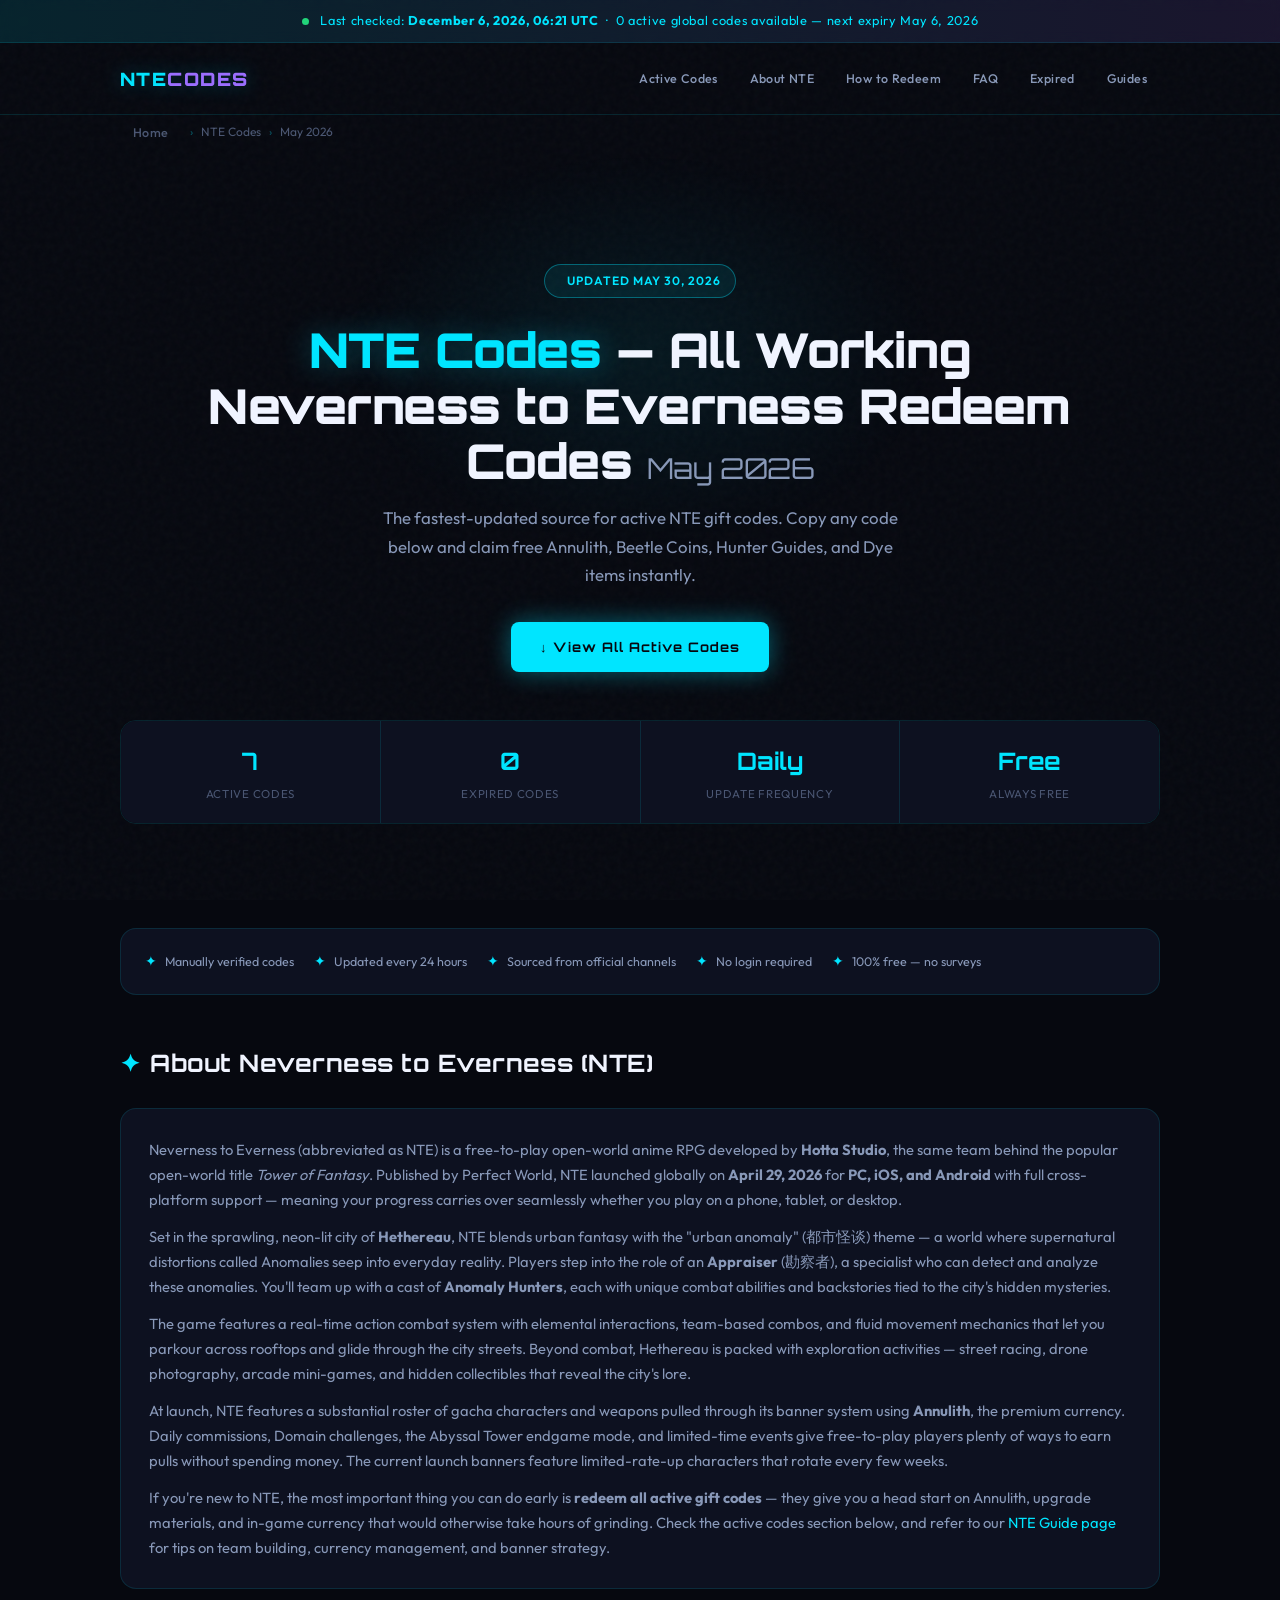
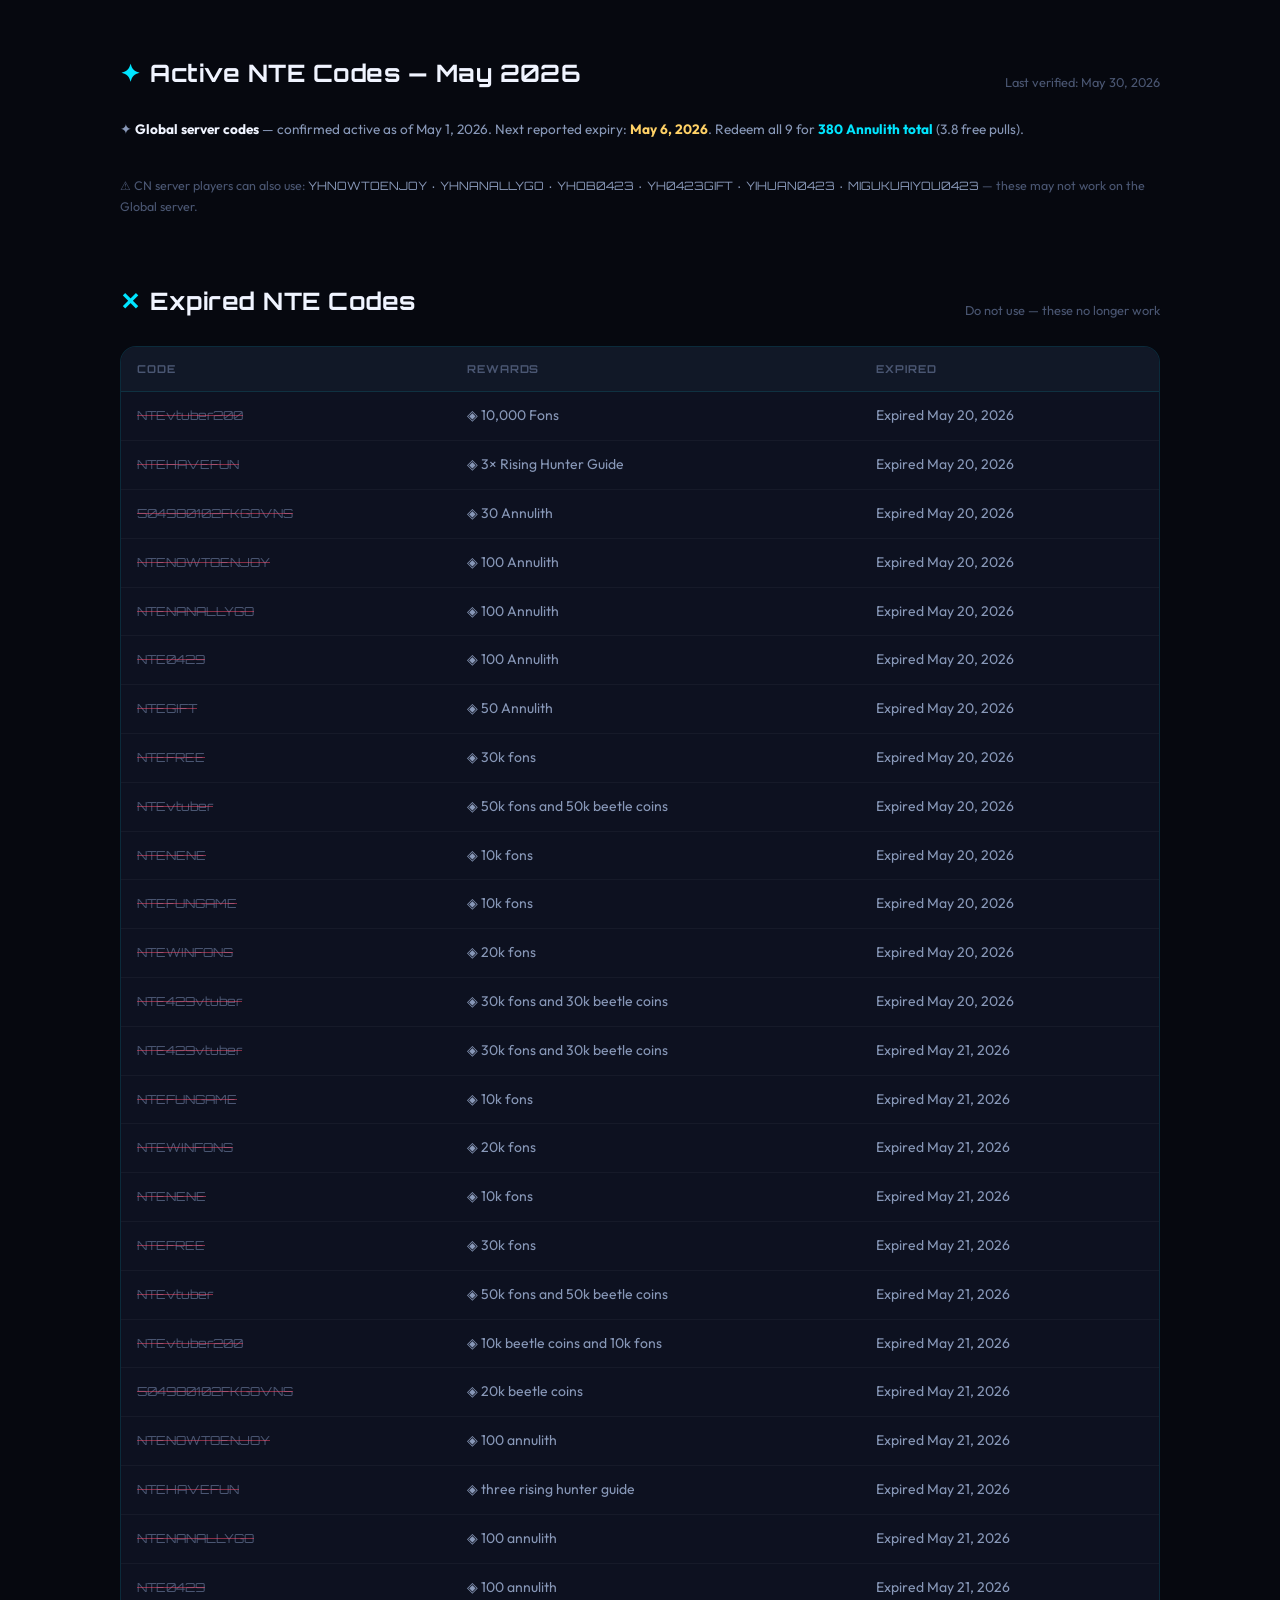
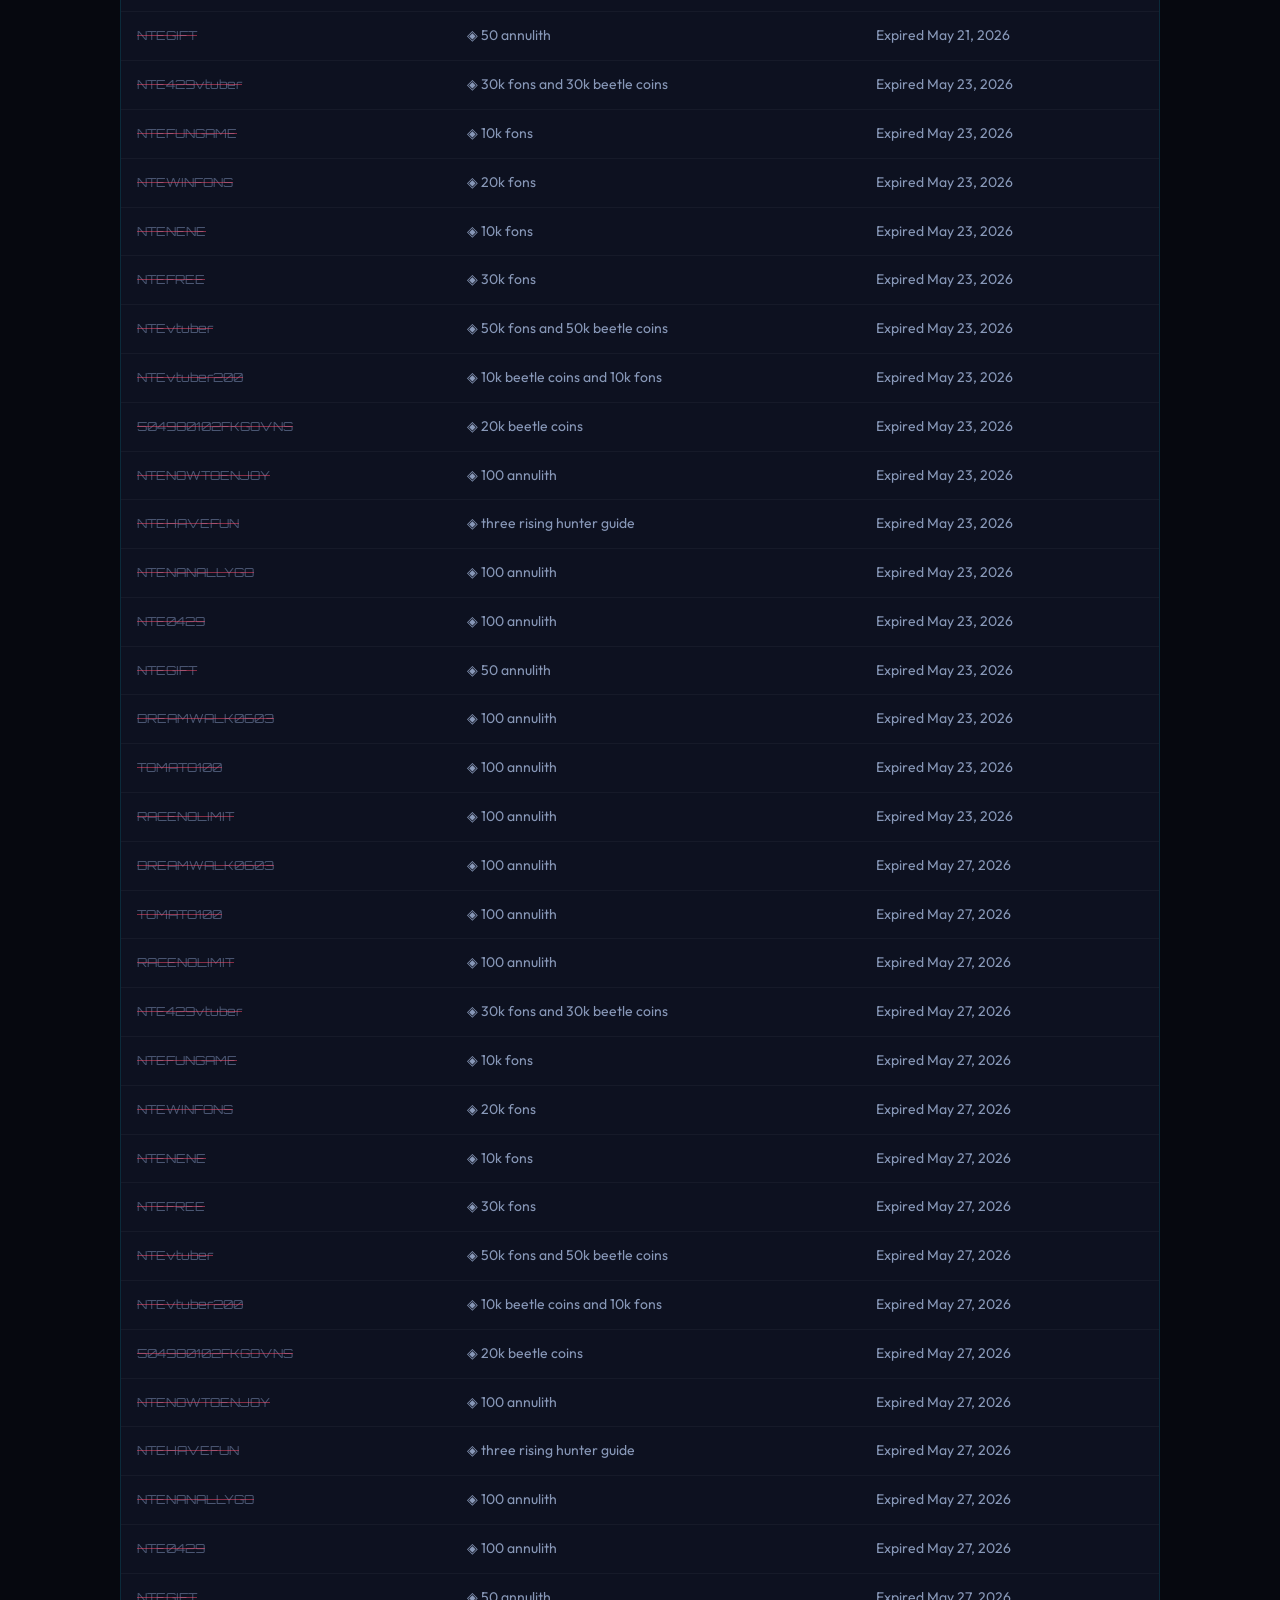
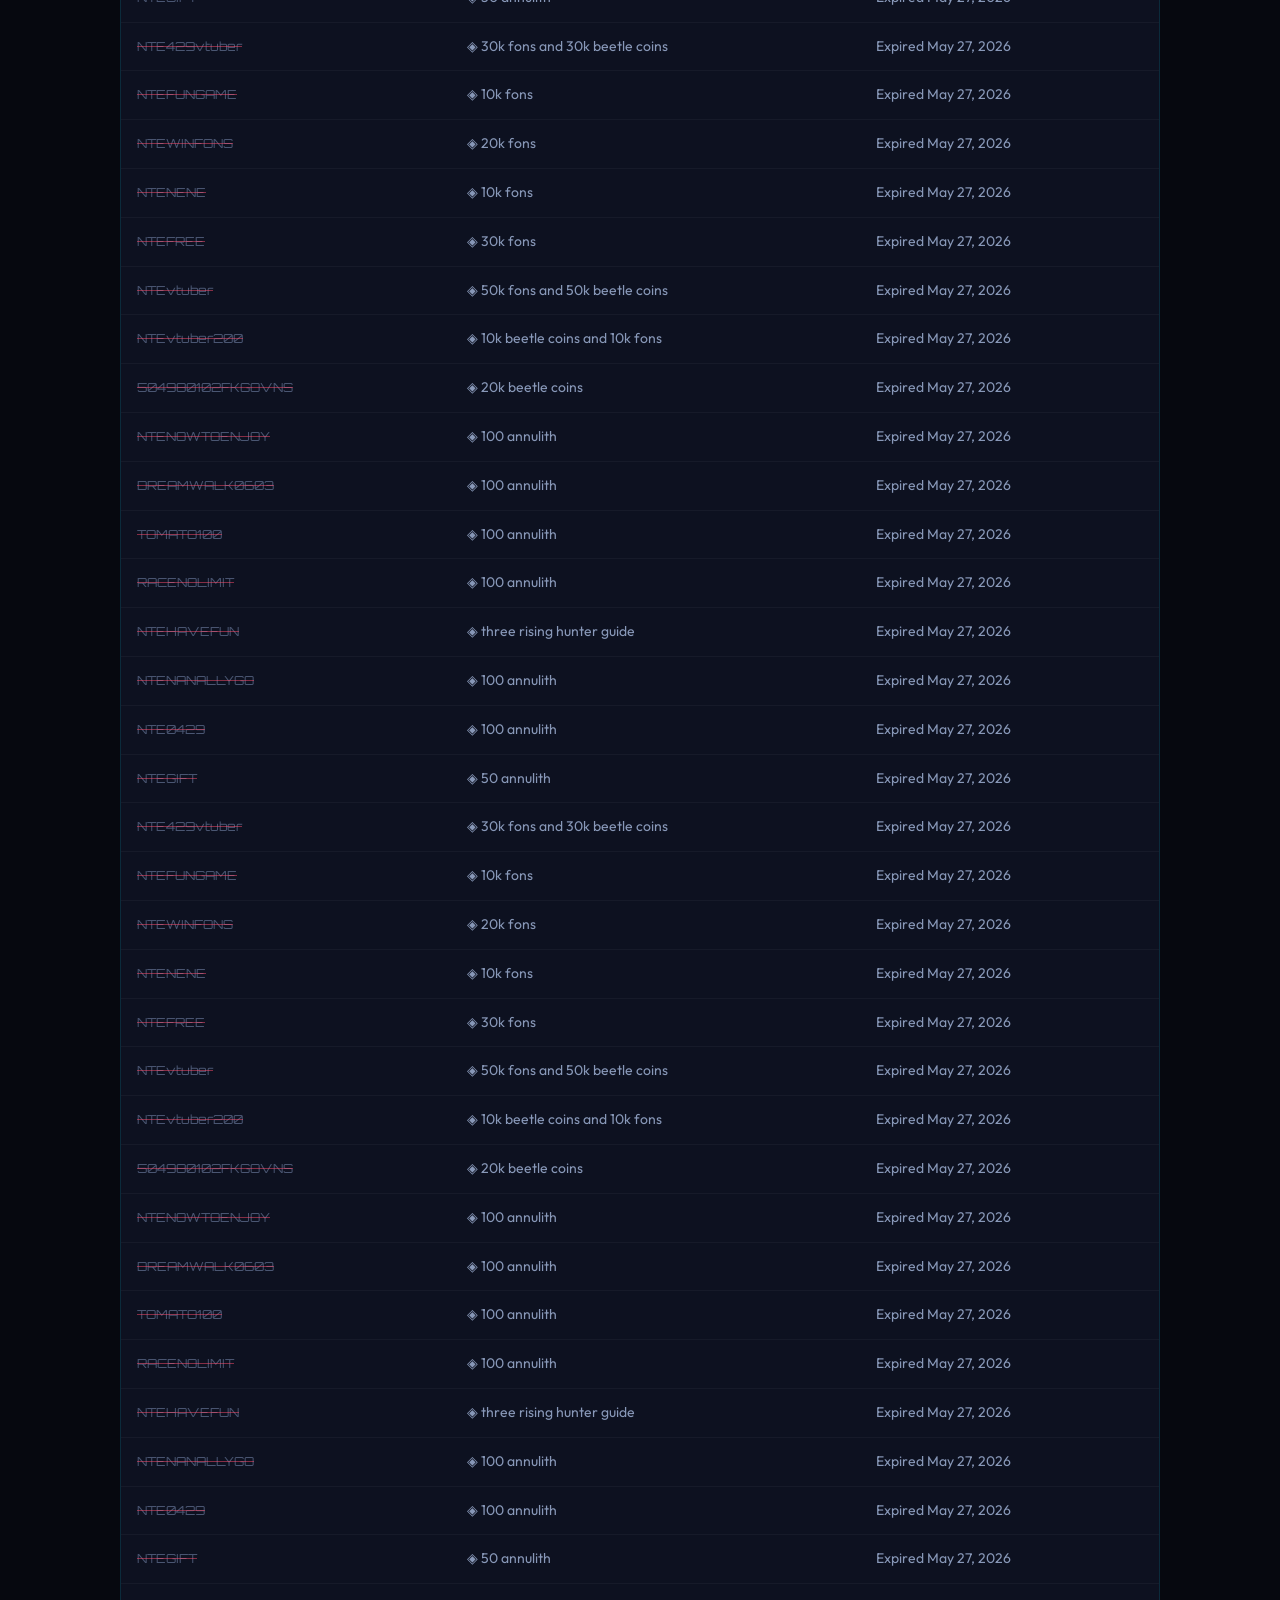
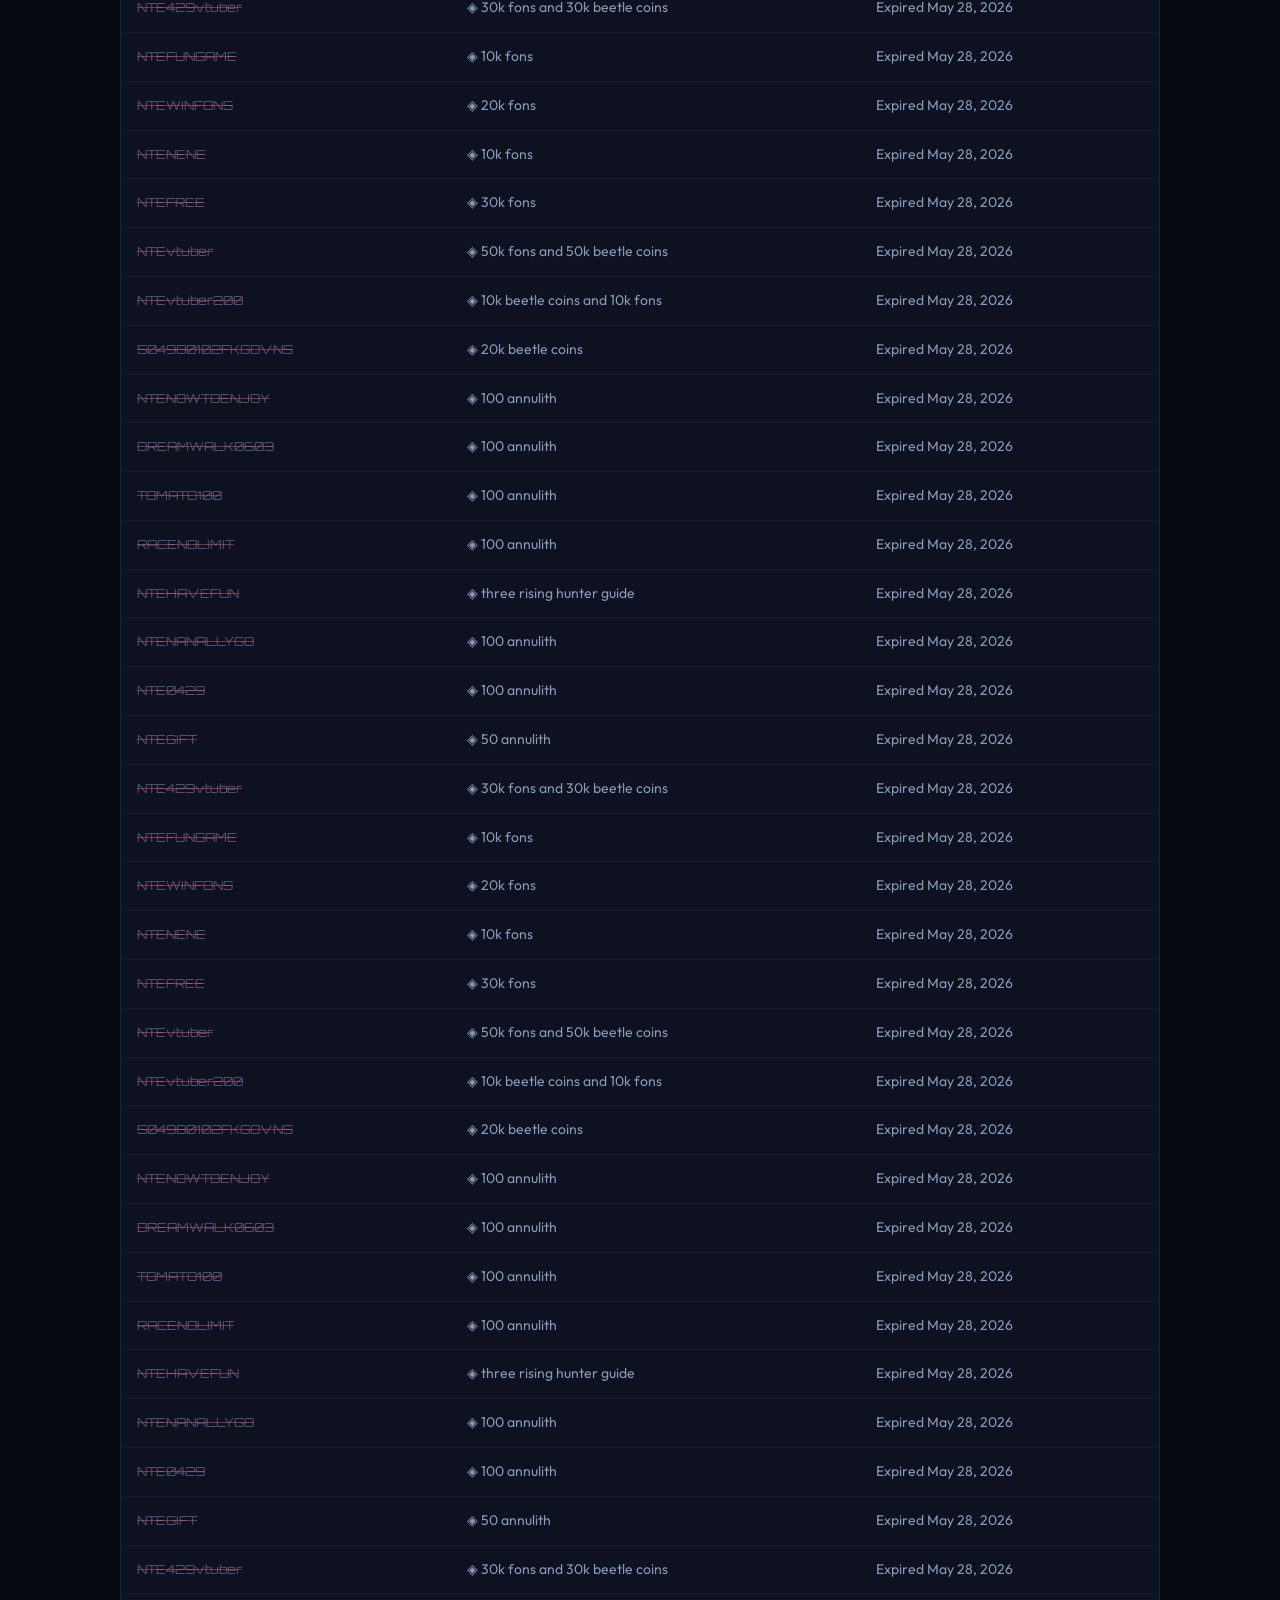
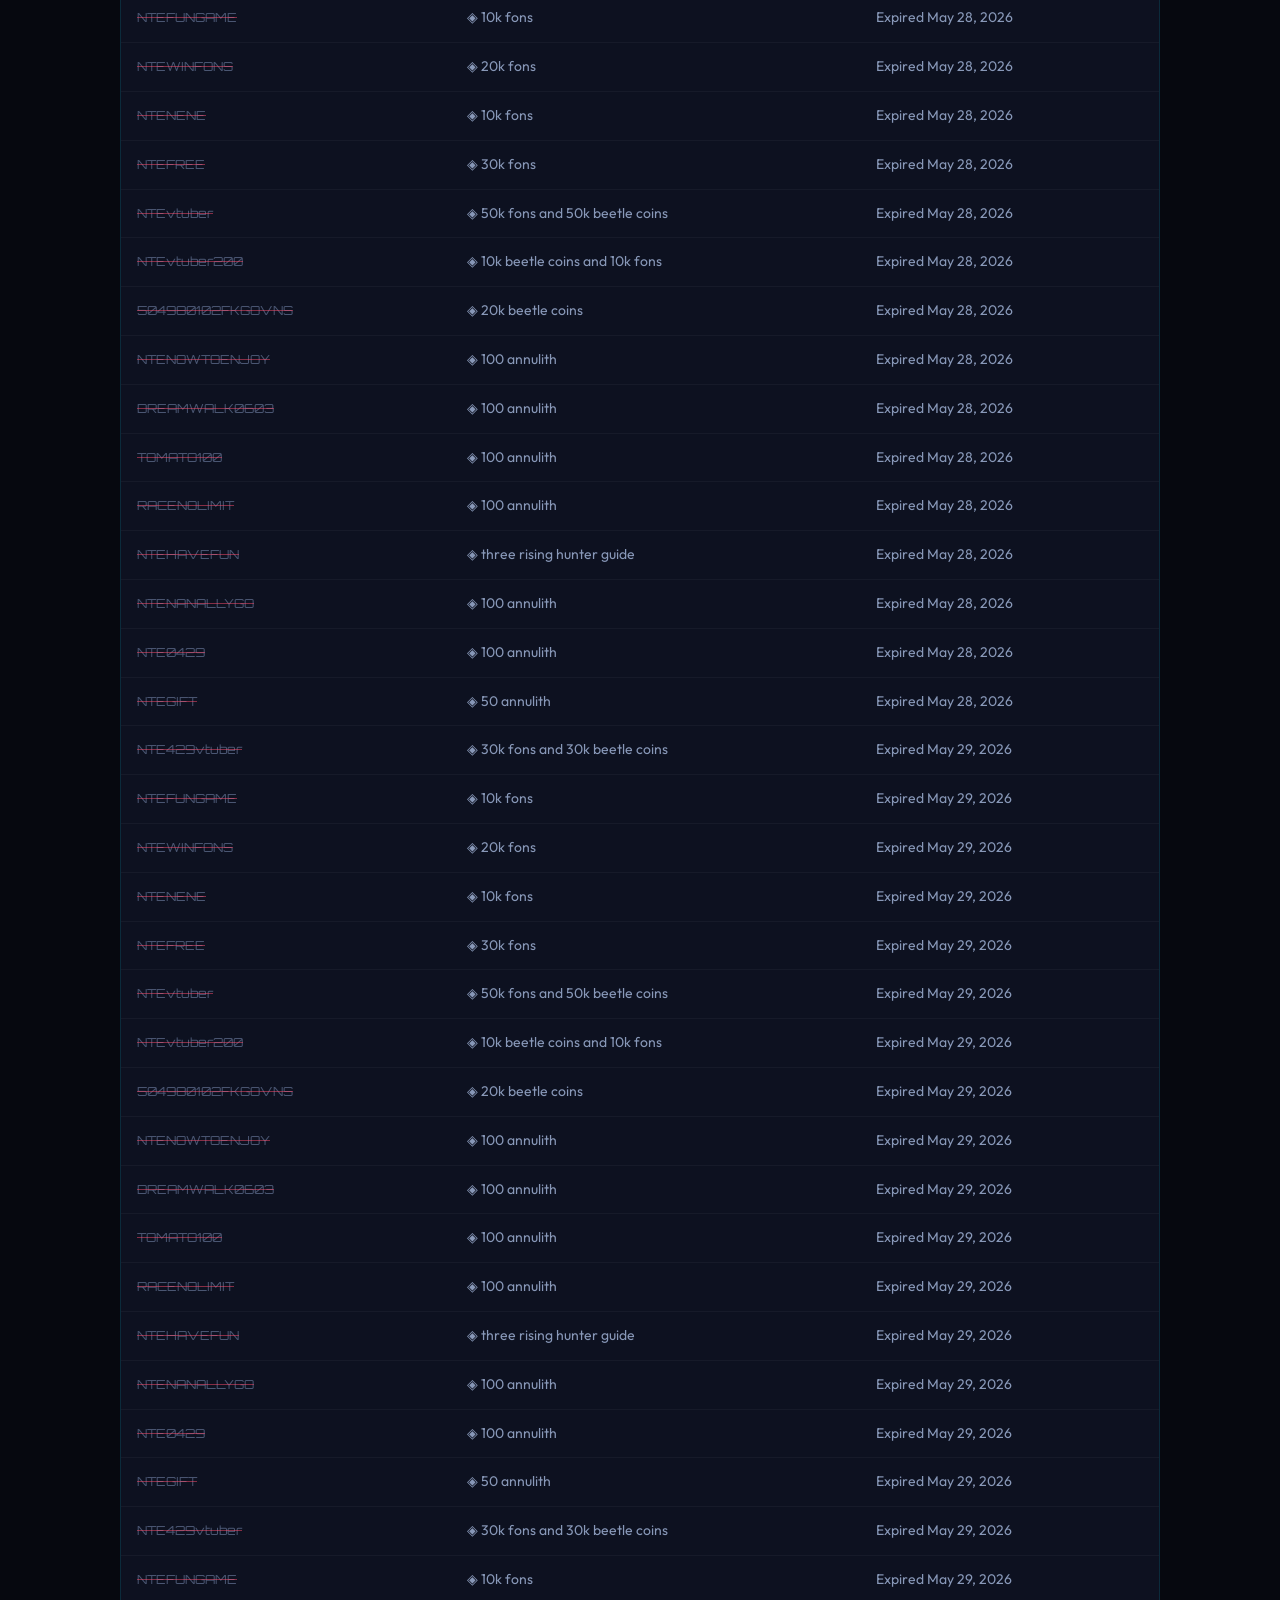
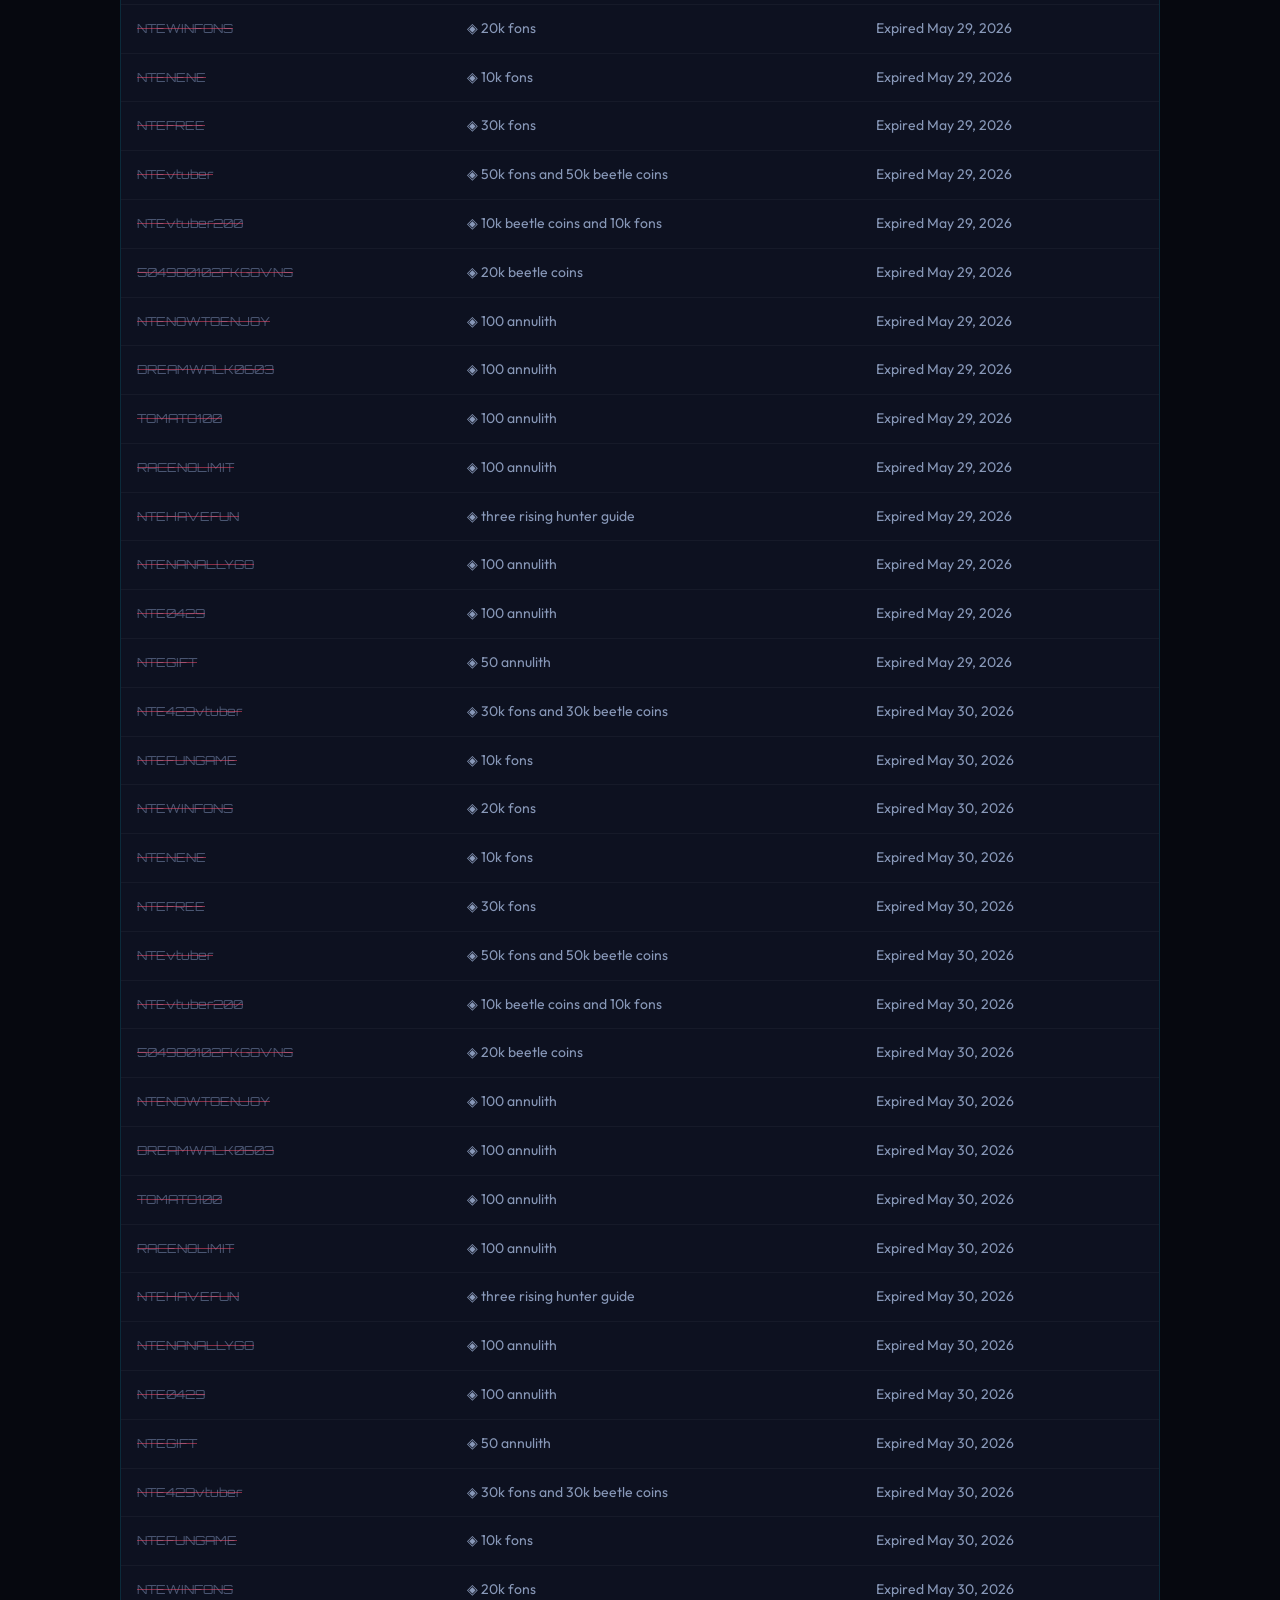
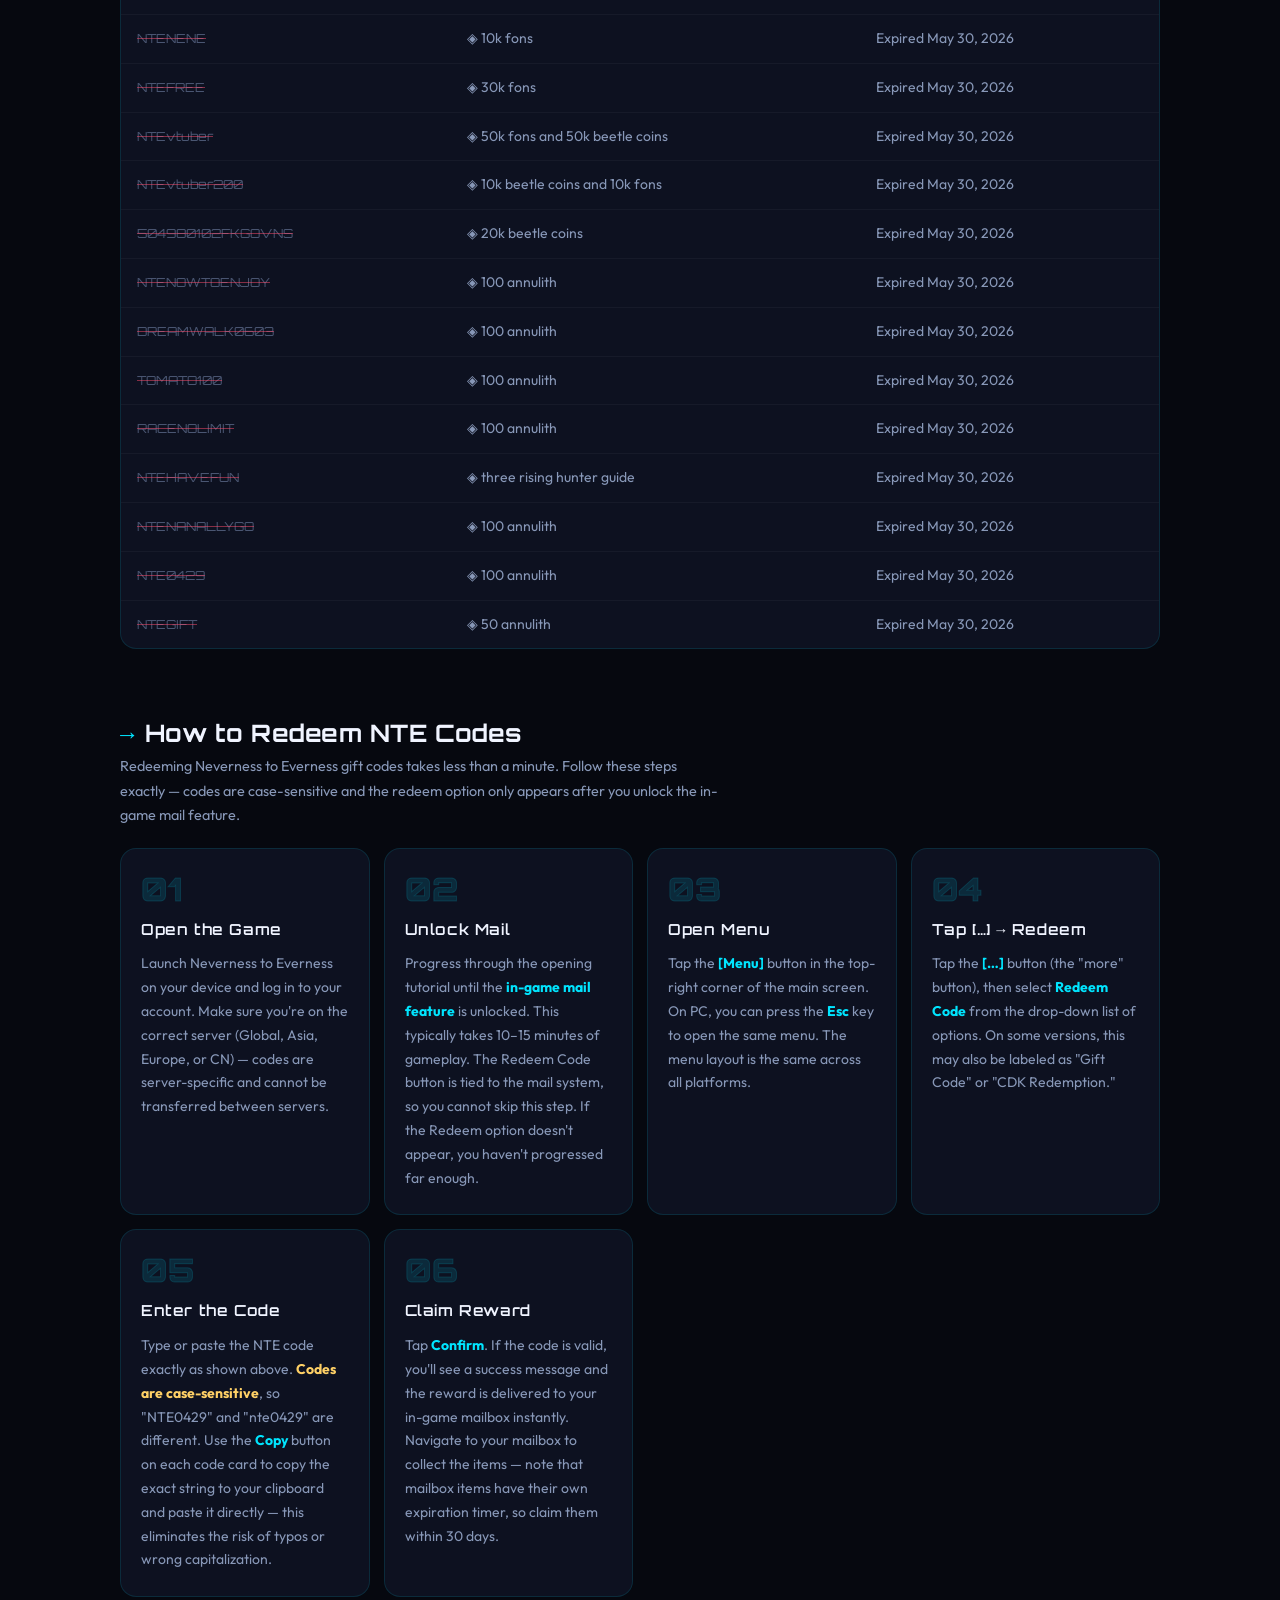
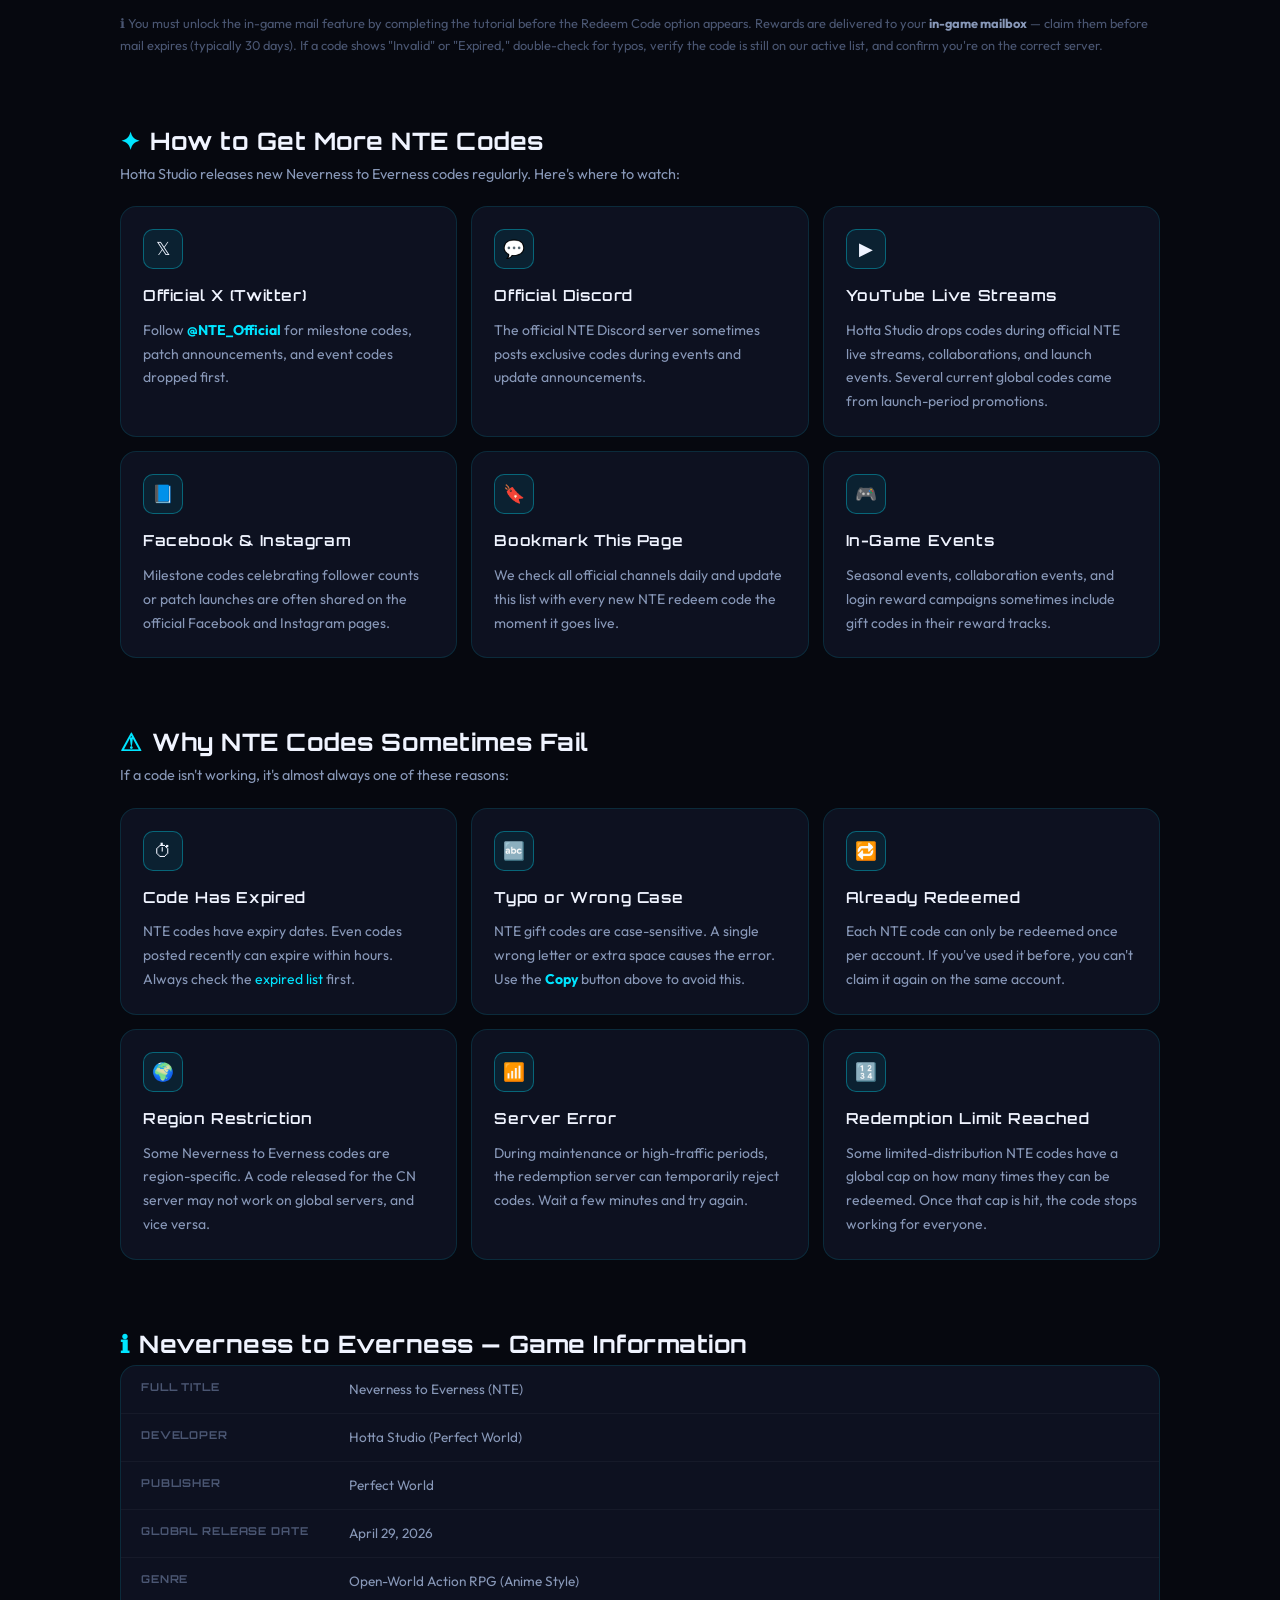
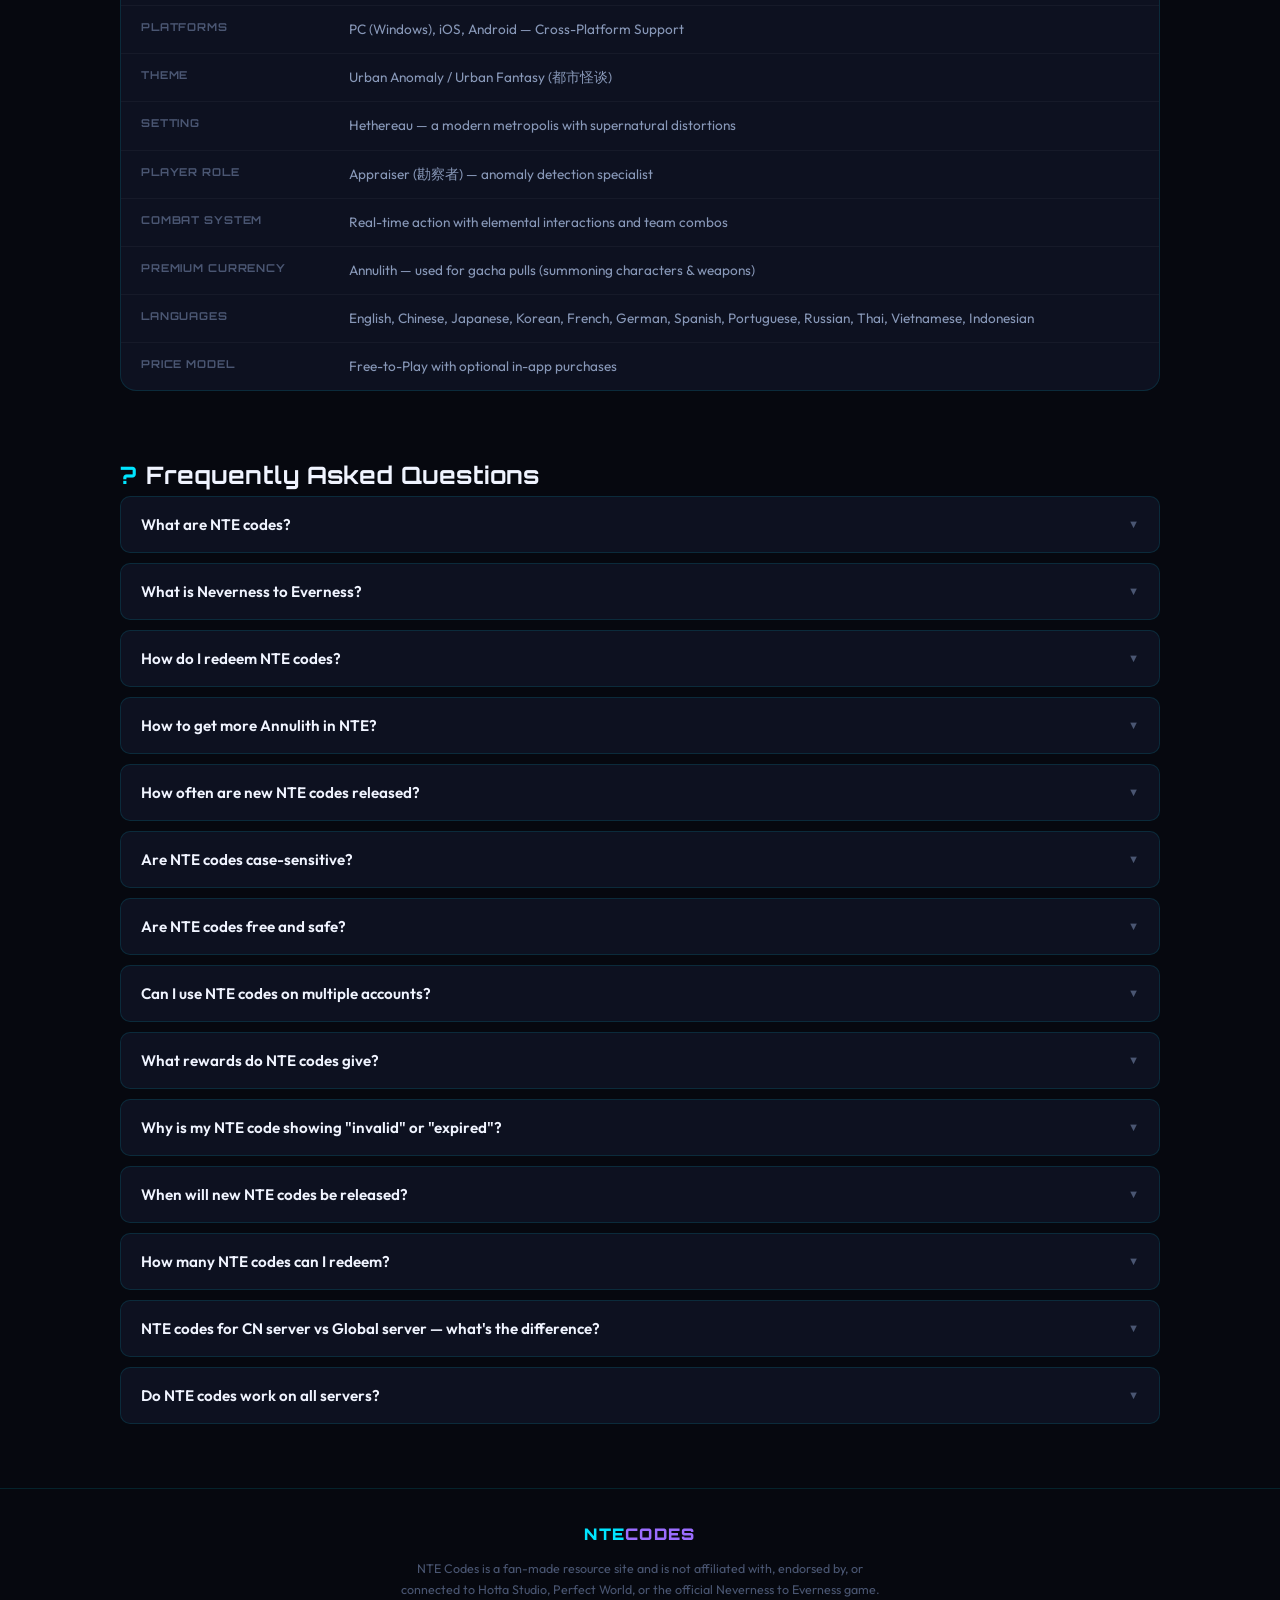
==== commit 60f68275: "Auto: NTE codes May 30, 2026 (expired:NTE429vtuber,NTEFUNGAME,NTEWINFONS,NTENENE,NTEFREE,NTEvtuber,N" ====
--- a/index.html
+++ b/index.html
@@ -183,7 +183,7 @@
   <!-- STICKY UPDATE BANNER -->
   <div class="update-banner" role="status" aria-live="polite">
     <span class="pulse-dot"></span>
-    Last checked: <strong id="last-checked-utc" data-last-checked-utc="2026-05-30T12:07:04Z">May 1, 2026, 01:04 UTC</strong> &nbsp;·&nbsp; 16 active global codes available — next expiry May 6, 2026
+    Last checked: <strong id="last-checked-utc" data-last-checked-utc="2026-05-30T16:21:32Z">May 1, 2026, 01:04 UTC</strong> &nbsp;·&nbsp; 0 active global codes available — next expiry May 6, 2026
   </div>
 
   <!-- HEADER -->
@@ -640,255 +640,37 @@
 
           
 
-          <article class="code-card">
-            <div class="code-card-top">
-              <span class="status-badge status-active">Active</span>
-            </div>
-            <div class="code-string">NTE429vtuber</div>
-            <div class="code-reward">
-              <div class="code-reward-line"><span class="reward-icon">◈</span> 30k fons and 30k beetle coins</div>
-            </div>
-            <button class="copy-btn" data-code="NTE429vtuber" aria-label="Copy code NTE429vtuber">
-              ⧉ Copy Code
-            </button>
-            <div class="code-updated">New code — added May 30, 2026</div>
-          </article>
-
-          <article class="code-card">
-            <div class="code-card-top">
-              <span class="status-badge status-active">Active</span>
-            </div>
-            <div class="code-string">NTEFUNGAME</div>
-            <div class="code-reward">
-              <div class="code-reward-line"><span class="reward-icon">◈</span> 10k fons</div>
-            </div>
-            <button class="copy-btn" data-code="NTEFUNGAME" aria-label="Copy code NTEFUNGAME">
-              ⧉ Copy Code
-            </button>
-            <div class="code-updated">New code — added May 30, 2026</div>
-          </article>
-
-          <article class="code-card">
-            <div class="code-card-top">
-              <span class="status-badge status-active">Active</span>
-            </div>
-            <div class="code-string">NTEWINFONS</div>
-            <div class="code-reward">
-              <div class="code-reward-line"><span class="reward-icon">◈</span> 20k fons</div>
-            </div>
-            <button class="copy-btn" data-code="NTEWINFONS" aria-label="Copy code NTEWINFONS">
-              ⧉ Copy Code
-            </button>
-            <div class="code-updated">New code — added May 30, 2026</div>
-          </article>
-
-          <article class="code-card">
-            <div class="code-card-top">
-              <span class="status-badge status-active">Active</span>
-            </div>
-            <div class="code-string">NTENENE</div>
-            <div class="code-reward">
-              <div class="code-reward-line"><span class="reward-icon">◈</span> 10k fons</div>
-              <div class="code-reward-line"><span class="reward-icon">◈</span> ten dynamiK</div>
-              <div class="code-reward-line"><span class="reward-icon">◈</span> and ten clicky fries</div>
-            </div>
-            <button class="copy-btn" data-code="NTENENE" aria-label="Copy code NTENENE">
-              ⧉ Copy Code
-            </button>
-            <div class="code-updated">New code — added May 30, 2026</div>
-          </article>
-
-          <article class="code-card">
-            <div class="code-card-top">
-              <span class="status-badge status-active">Active</span>
-            </div>
-            <div class="code-string">NTEFREE</div>
-            <div class="code-reward">
-              <div class="code-reward-line"><span class="reward-icon">◈</span> 30k fons</div>
-            </div>
-            <button class="copy-btn" data-code="NTEFREE" aria-label="Copy code NTEFREE">
-              ⧉ Copy Code
-            </button>
-            <div class="code-updated">New code — added May 30, 2026</div>
-          </article>
-
-          <article class="code-card">
-            <div class="code-card-top">
-              <span class="status-badge status-active">Active</span>
-            </div>
-            <div class="code-string">NTEvtuber</div>
-            <div class="code-reward">
-              <div class="code-reward-line"><span class="reward-icon">◈</span> 50k fons and 50k beetle coins</div>
-            </div>
-            <button class="copy-btn" data-code="NTEvtuber" aria-label="Copy code NTEvtuber">
-              ⧉ Copy Code
-            </button>
-            <div class="code-updated">New code — added May 30, 2026</div>
-          </article>
-
-          <article class="code-card">
-            <div class="code-card-top">
-              <span class="status-badge status-active">Active</span>
-            </div>
-            <div class="code-string">NTEvtuber200</div>
-            <div class="code-reward">
-              <div class="code-reward-line"><span class="reward-icon">◈</span> 10k beetle coins and 10k fons</div>
-            </div>
-            <button class="copy-btn" data-code="NTEvtuber200" aria-label="Copy code NTEvtuber200">
-              ⧉ Copy Code
-            </button>
-            <div class="code-updated">New code — added May 30, 2026</div>
-          </article>
-
-          <article class="code-card">
-            <div class="code-card-top">
-              <span class="status-badge status-active">Active</span>
-            </div>
-            <div class="code-string">504980102FKGOVNS</div>
-            <div class="code-reward">
-              <div class="code-reward-line"><span class="reward-icon">◈</span> 20k beetle coins</div>
-              <div class="code-reward-line"><span class="reward-icon">◈</span> one gubichi original flavor chips</div>
-              <div class="code-reward-line"><span class="reward-icon">◈</span> and 30 annulith</div>
-            </div>
-            <button class="copy-btn" data-code="504980102FKGOVNS" aria-label="Copy code 504980102FKGOVNS">
-              ⧉ Copy Code
-            </button>
-            <div class="code-updated">New code — added May 30, 2026</div>
-          </article>
-
-          <article class="code-card">
-            <div class="code-card-top">
-              <span class="status-badge status-active">Active</span>
-            </div>
-            <div class="code-string">NTENOWTOENJOY</div>
-            <div class="code-reward">
-              <div class="code-reward-line"><span class="reward-icon">◈</span> 100 annulith</div>
-              <div class="code-reward-line"><span class="reward-icon">◈</span> five rising hunter guides</div>
-              <div class="code-reward-line"><span class="reward-icon">◈</span> five light dye</div>
-              <div class="code-reward-line"><span class="reward-icon">◈</span> and 6k beetle coins</div>
-            </div>
-            <button class="copy-btn" data-code="NTENOWTOENJOY" aria-label="Copy code NTENOWTOENJOY">
-              ⧉ Copy Code
-            </button>
-            <div class="code-updated">New code — added May 30, 2026</div>
-          </article>
-
-          <article class="code-card">
-            <div class="code-card-top">
-              <span class="status-badge status-active">Active</span>
-            </div>
-            <div class="code-string">DREAMWALK0603</div>
-            <div class="code-reward">
-              <div class="code-reward-line"><span class="reward-icon">◈</span> 100 annulith</div>
-              <div class="code-reward-line"><span class="reward-icon">◈</span> five rising hunter guides</div>
-              <div class="code-reward-line"><span class="reward-icon">◈</span> five light dye</div>
-              <div class="code-reward-line"><span class="reward-icon">◈</span> and 4k beetle coin</div>
-            </div>
-            <button class="copy-btn" data-code="DREAMWALK0603" aria-label="Copy code DREAMWALK0603">
-              ⧉ Copy Code
-            </button>
-            <div class="code-updated">New code — added May 30, 2026</div>
-          </article>
-
-          <article class="code-card">
-            <div class="code-card-top">
-              <span class="status-badge status-active">Active</span>
-            </div>
-            <div class="code-string">TOMATO100</div>
-            <div class="code-reward">
-              <div class="code-reward-line"><span class="reward-icon">◈</span> 100 annulith</div>
-              <div class="code-reward-line"><span class="reward-icon">◈</span> five senior hunter guides</div>
-              <div class="code-reward-line"><span class="reward-icon">◈</span> five colorless dye</div>
-              <div class="code-reward-line"><span class="reward-icon">◈</span> and 6k beetle coin</div>
-            </div>
-            <button class="copy-btn" data-code="TOMATO100" aria-label="Copy code TOMATO100">
-              ⧉ Copy Code
-            </button>
-            <div class="code-updated">New code — added May 30, 2026</div>
-          </article>
-
-          <article class="code-card">
-            <div class="code-card-top">
-              <span class="status-badge status-active">Active</span>
-            </div>
-            <div class="code-string">RACENOLIMIT</div>
-            <div class="code-reward">
-              <div class="code-reward-line"><span class="reward-icon">◈</span> 100 annulith</div>
-              <div class="code-reward-line"><span class="reward-icon">◈</span> two elite hunter guides</div>
-              <div class="code-reward-line"><span class="reward-icon">◈</span> two chaotic dye</div>
-              <div class="code-reward-line"><span class="reward-icon">◈</span> and 12k beetle coin</div>
-            </div>
-            <button class="copy-btn" data-code="RACENOLIMIT" aria-label="Copy code RACENOLIMIT">
-              ⧉ Copy Code
-            </button>
-            <div class="code-updated">New code — added May 30, 2026</div>
-          </article>
-
-          <article class="code-card">
-            <div class="code-card-top">
-              <span class="status-badge status-active">Active</span>
-            </div>
-            <div class="code-string">NTEHAVEFUN</div>
-            <div class="code-reward">
-              <div class="code-reward-line"><span class="reward-icon">◈</span> three rising hunter guide</div>
-              <div class="code-reward-line"><span class="reward-icon">◈</span> three light dyes</div>
-              <div class="code-reward-line"><span class="reward-icon">◈</span> and three manhole thugs</div>
-            </div>
-            <button class="copy-btn" data-code="NTEHAVEFUN" aria-label="Copy code NTEHAVEFUN">
-              ⧉ Copy Code
-            </button>
-            <div class="code-updated">New code — added May 30, 2026</div>
-          </article>
-
-          <article class="code-card">
-            <div class="code-card-top">
-              <span class="status-badge status-active">Active</span>
-            </div>
-            <div class="code-string">NTENANALLYGO</div>
-            <div class="code-reward">
-              <div class="code-reward-line"><span class="reward-icon">◈</span> 100 annulith</div>
-              <div class="code-reward-line"><span class="reward-icon">◈</span> five senior hunter guides</div>
-              <div class="code-reward-line"><span class="reward-icon">◈</span> five colorless dye</div>
-              <div class="code-reward-line"><span class="reward-icon">◈</span> and 6k beetle coins</div>
-            </div>
-            <button class="copy-btn" data-code="NTENANALLYGO" aria-label="Copy code NTENANALLYGO">
-              ⧉ Copy Code
-            </button>
-            <div class="code-updated">New code — added May 30, 2026</div>
-          </article>
-
-          <article class="code-card">
-            <div class="code-card-top">
-              <span class="status-badge status-active">Active</span>
-            </div>
-            <div class="code-string">NTE0429</div>
-            <div class="code-reward">
-              <div class="code-reward-line"><span class="reward-icon">◈</span> 100 annulith</div>
-              <div class="code-reward-line"><span class="reward-icon">◈</span> five elite hunter guides</div>
-              <div class="code-reward-line"><span class="reward-icon">◈</span> two chaotic dye</div>
-              <div class="code-reward-line"><span class="reward-icon">◈</span> and 12k beetle coins</div>
-            </div>
-            <button class="copy-btn" data-code="NTE0429" aria-label="Copy code NTE0429">
-              ⧉ Copy Code
-            </button>
-            <div class="code-updated">New code — added May 30, 2026</div>
-          </article>
-
-          <article class="code-card">
-            <div class="code-card-top">
-              <span class="status-badge status-active">Active</span>
-            </div>
-            <div class="code-string">NTEGIFT</div>
-            <div class="code-reward">
-              <div class="code-reward-line"><span class="reward-icon">◈</span> 50 annulith</div>
-              <div class="code-reward-line"><span class="reward-icon">◈</span> five rising hunter guides</div>
-              <div class="code-reward-line"><span class="reward-icon">◈</span> and five light dye</div>
-            </div>
-            <button class="copy-btn" data-code="NTEGIFT" aria-label="Copy code NTEGIFT">
-              ⧉ Copy Code
-            </button>
-            <div class="code-updated">New code — added May 30, 2026</div>
-          </article>
+          
+
+          
+
+          
+
+          
+
+          
+
+          
+
+          
+
+          
+
+          
+
+          
+
+          
+
+          
+
+          
+
+          
+
+          
+
+          
 
 </div>
 
@@ -1763,6 +1545,86 @@
             <td><span class="expired-code-str">NTEGIFT</span></td>
             <td>◈ 50 annulith</td>
             <td>Expired May 29, 2026</td>
+          </tr>
+                    <tr>
+            <td><span class="expired-code-str">NTE429vtuber</span></td>
+            <td>◈ 30k fons and 30k beetle coins</td>
+            <td>Expired May 30, 2026</td>
+          </tr>
+          <tr>
+            <td><span class="expired-code-str">NTEFUNGAME</span></td>
+            <td>◈ 10k fons</td>
+            <td>Expired May 30, 2026</td>
+          </tr>
+          <tr>
+            <td><span class="expired-code-str">NTEWINFONS</span></td>
+            <td>◈ 20k fons</td>
+            <td>Expired May 30, 2026</td>
+          </tr>
+          <tr>
+            <td><span class="expired-code-str">NTENENE</span></td>
+            <td>◈ 10k fons</td>
+            <td>Expired May 30, 2026</td>
+          </tr>
+          <tr>
+            <td><span class="expired-code-str">NTEFREE</span></td>
+            <td>◈ 30k fons</td>
+            <td>Expired May 30, 2026</td>
+          </tr>
+          <tr>
+            <td><span class="expired-code-str">NTEvtuber</span></td>
+            <td>◈ 50k fons and 50k beetle coins</td>
+            <td>Expired May 30, 2026</td>
+          </tr>
+          <tr>
+            <td><span class="expired-code-str">NTEvtuber200</span></td>
+            <td>◈ 10k beetle coins and 10k fons</td>
+            <td>Expired May 30, 2026</td>
+          </tr>
+          <tr>
+            <td><span class="expired-code-str">504980102FKGOVNS</span></td>
+            <td>◈ 20k beetle coins</td>
+            <td>Expired May 30, 2026</td>
+          </tr>
+          <tr>
+            <td><span class="expired-code-str">NTENOWTOENJOY</span></td>
+            <td>◈ 100 annulith</td>
+            <td>Expired May 30, 2026</td>
+          </tr>
+          <tr>
+            <td><span class="expired-code-str">DREAMWALK0603</span></td>
+            <td>◈ 100 annulith</td>
+            <td>Expired May 30, 2026</td>
+          </tr>
+          <tr>
+            <td><span class="expired-code-str">TOMATO100</span></td>
+            <td>◈ 100 annulith</td>
+            <td>Expired May 30, 2026</td>
+          </tr>
+          <tr>
+            <td><span class="expired-code-str">RACENOLIMIT</span></td>
+            <td>◈ 100 annulith</td>
+            <td>Expired May 30, 2026</td>
+          </tr>
+          <tr>
+            <td><span class="expired-code-str">NTEHAVEFUN</span></td>
+            <td>◈ three rising hunter guide</td>
+            <td>Expired May 30, 2026</td>
+          </tr>
+          <tr>
+            <td><span class="expired-code-str">NTENANALLYGO</span></td>
+            <td>◈ 100 annulith</td>
+            <td>Expired May 30, 2026</td>
+          </tr>
+          <tr>
+            <td><span class="expired-code-str">NTE0429</span></td>
+            <td>◈ 100 annulith</td>
+            <td>Expired May 30, 2026</td>
+          </tr>
+          <tr>
+            <td><span class="expired-code-str">NTEGIFT</span></td>
+            <td>◈ 50 annulith</td>
+            <td>Expired May 30, 2026</td>
           </tr>
                     <tr>
             <td><span class="expired-code-str">NTE429vtuber</span></td>
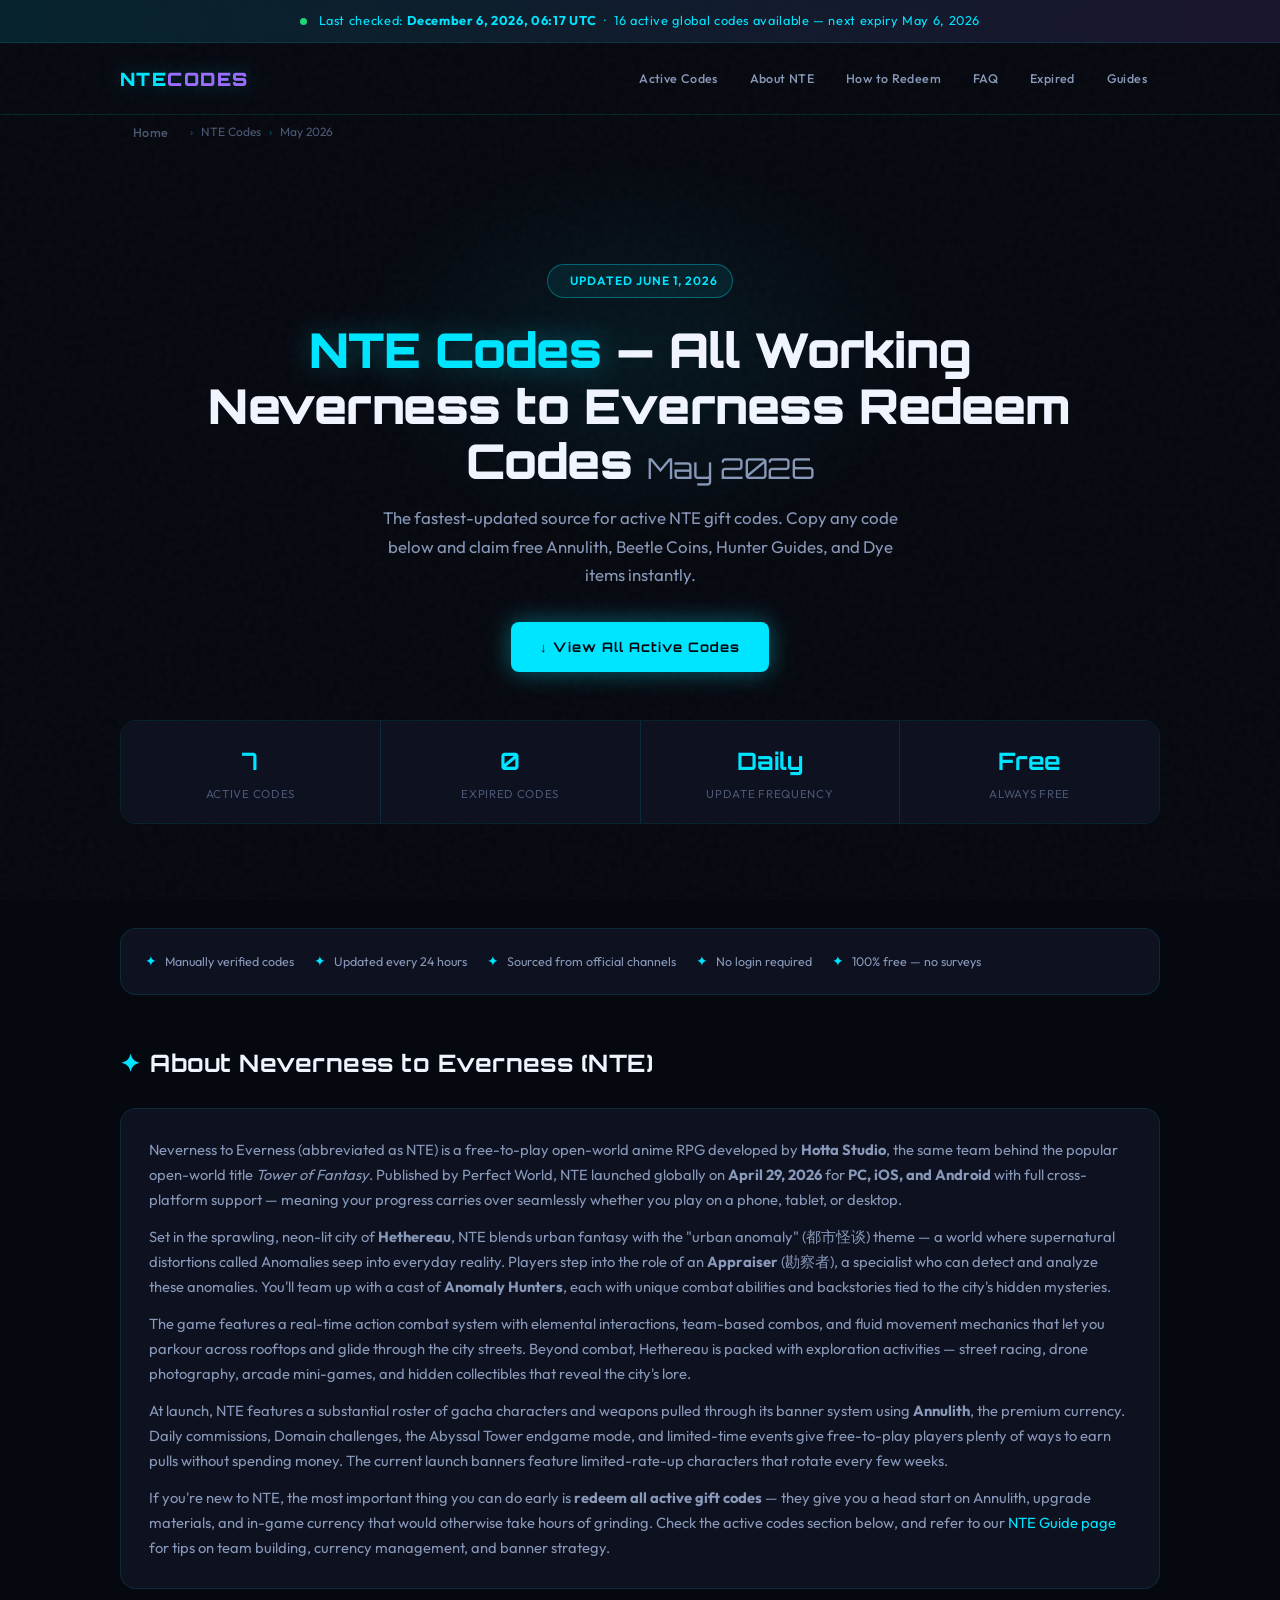
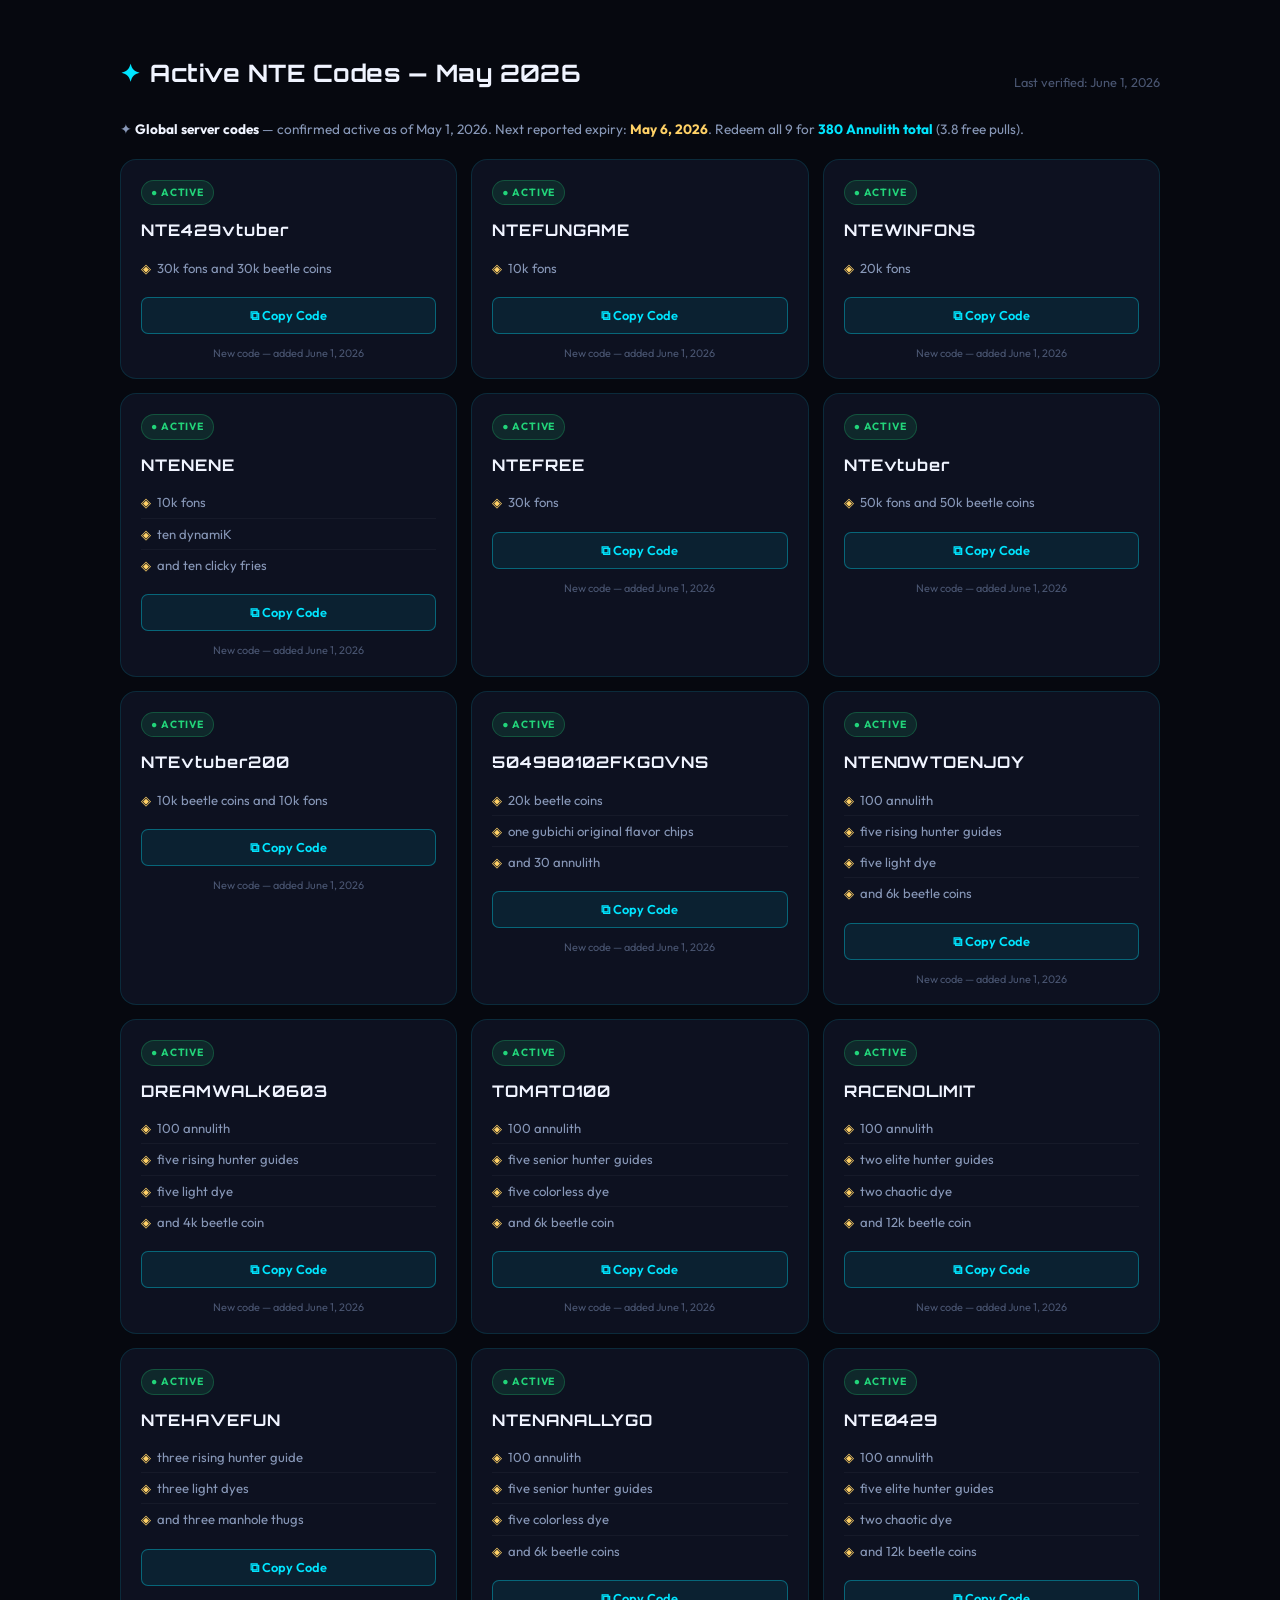
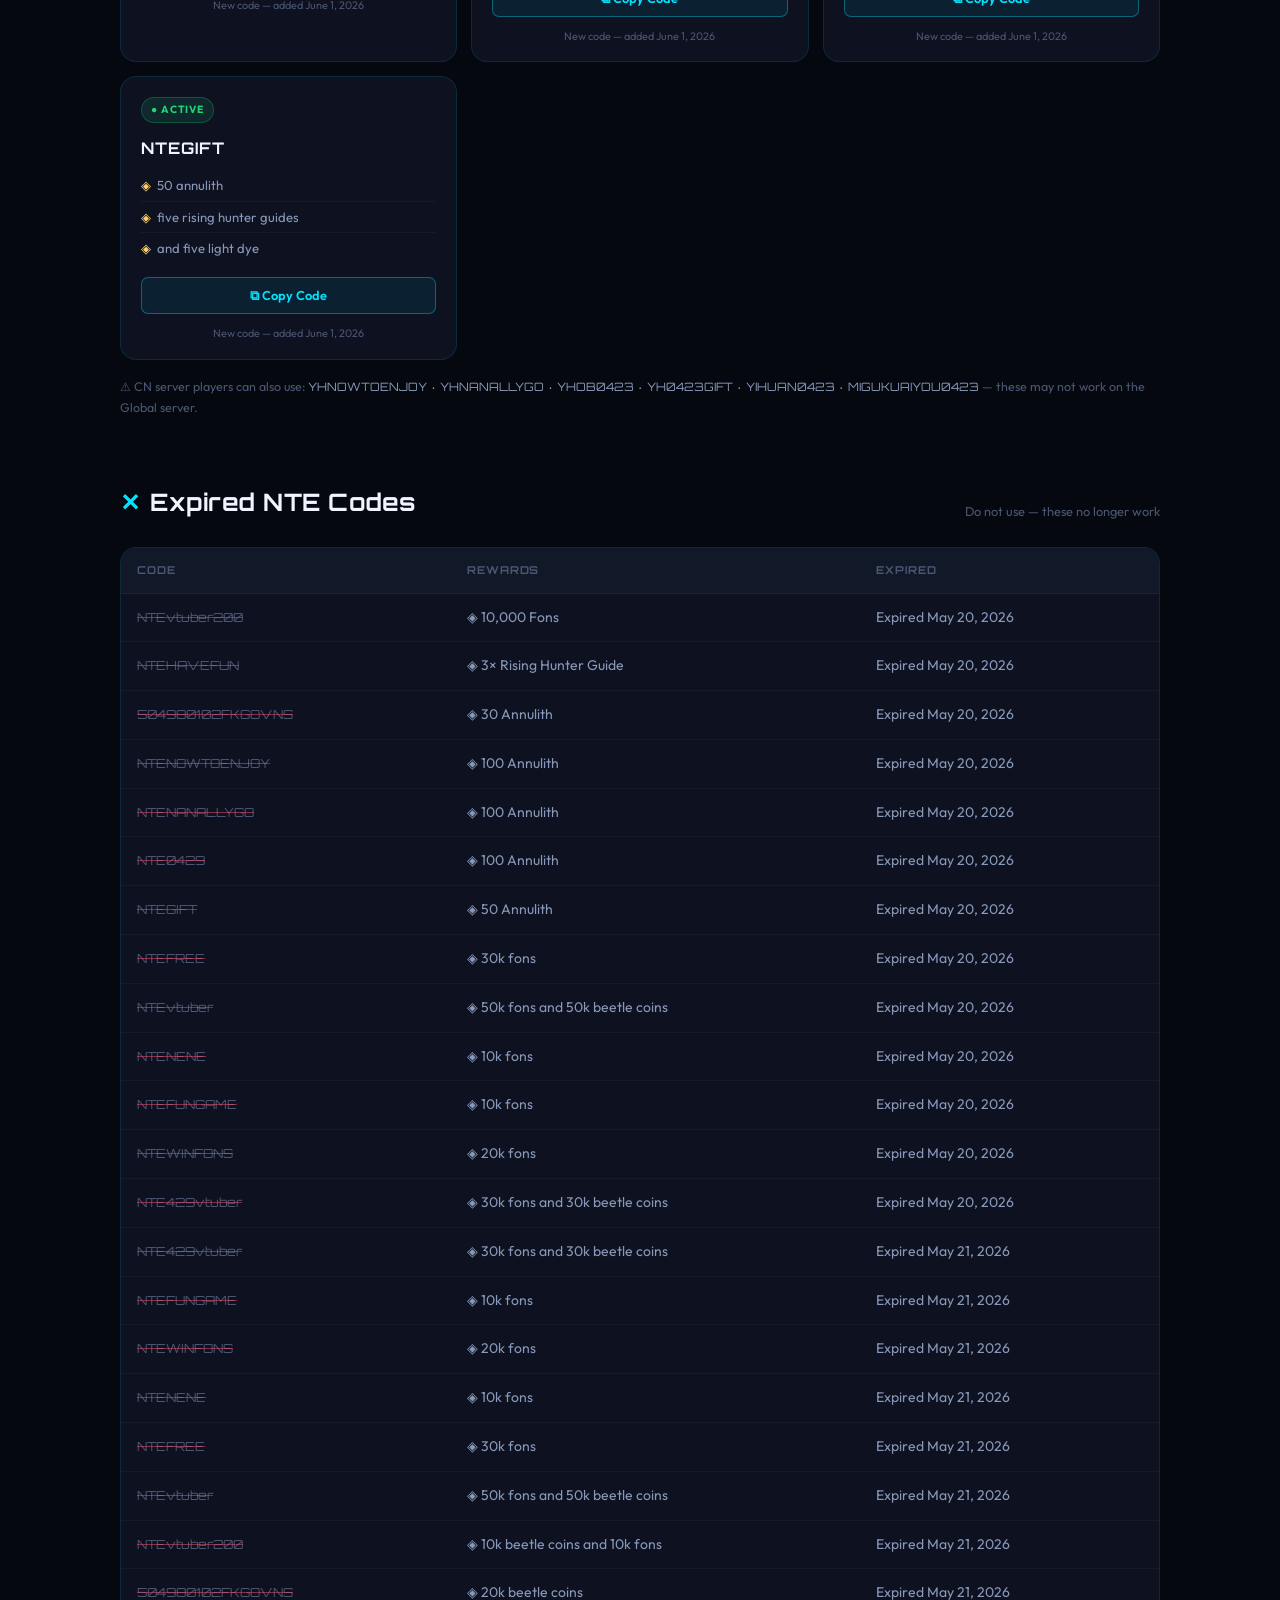
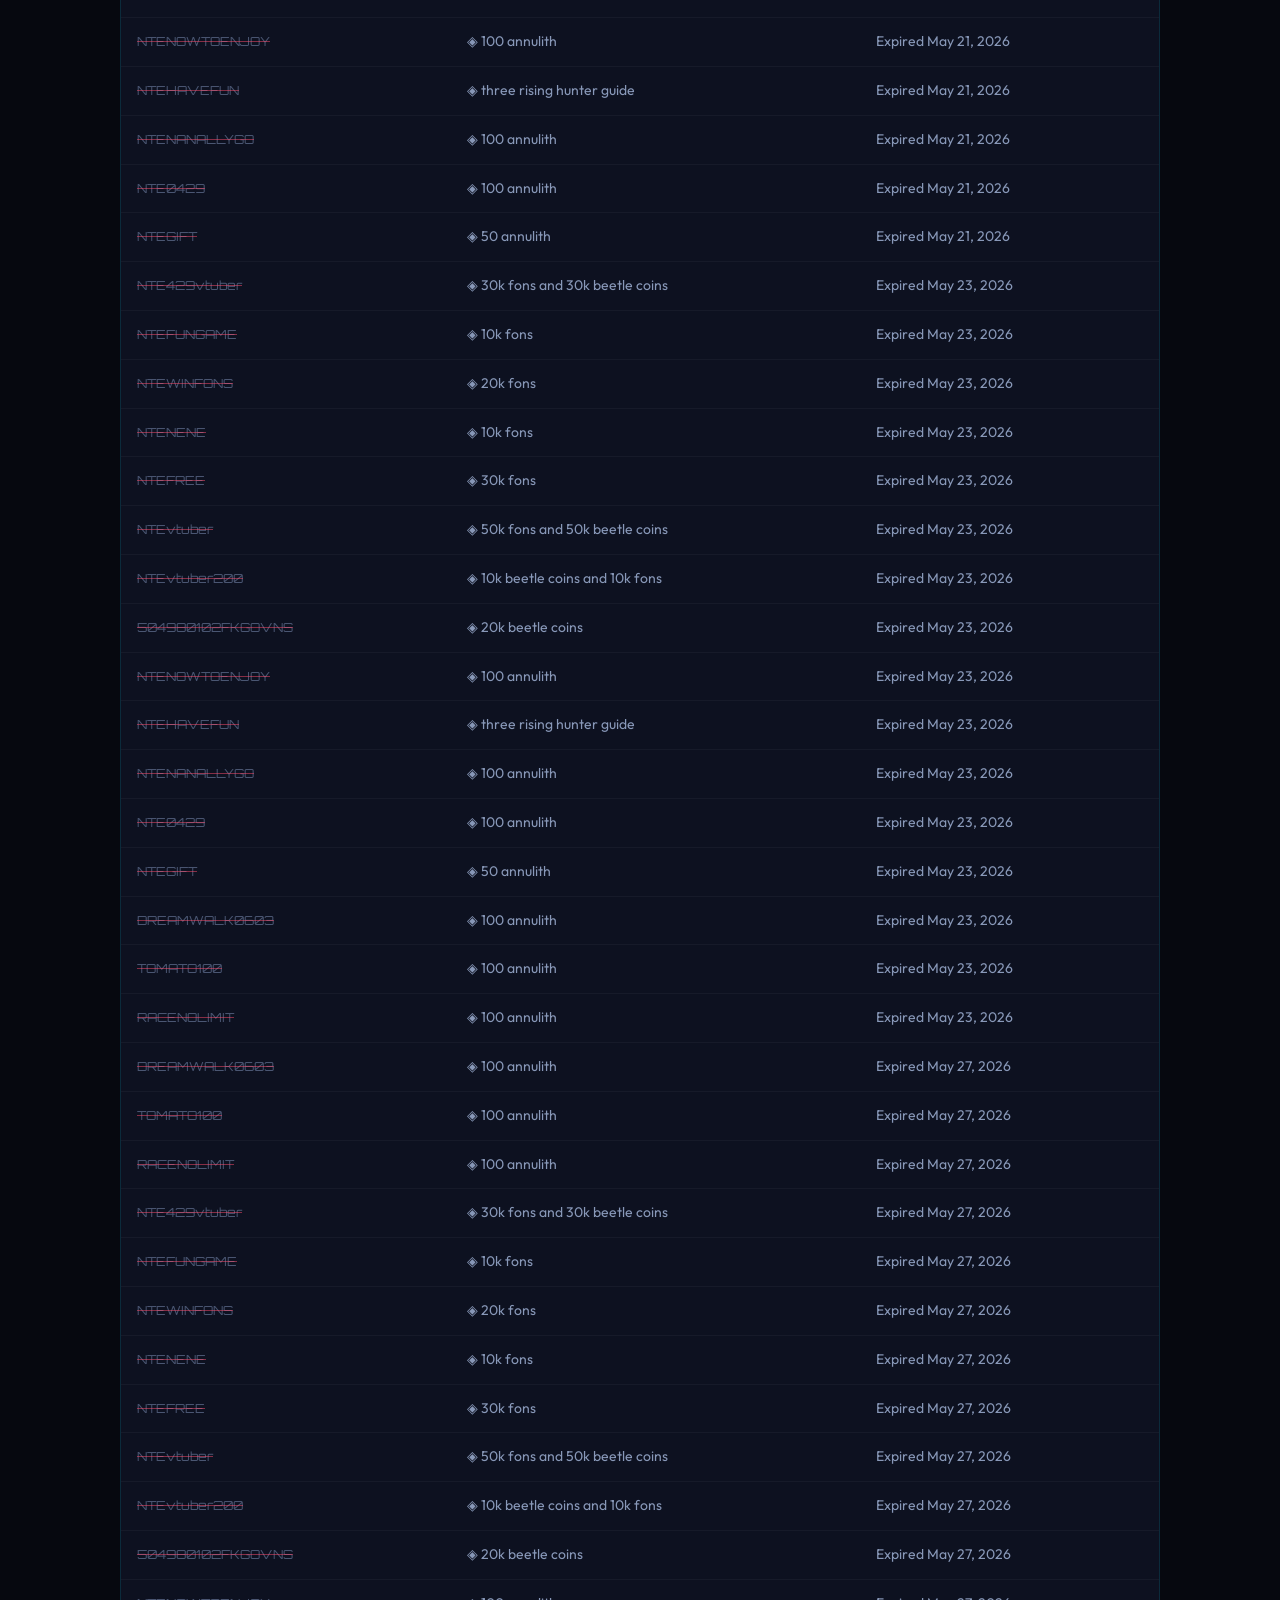
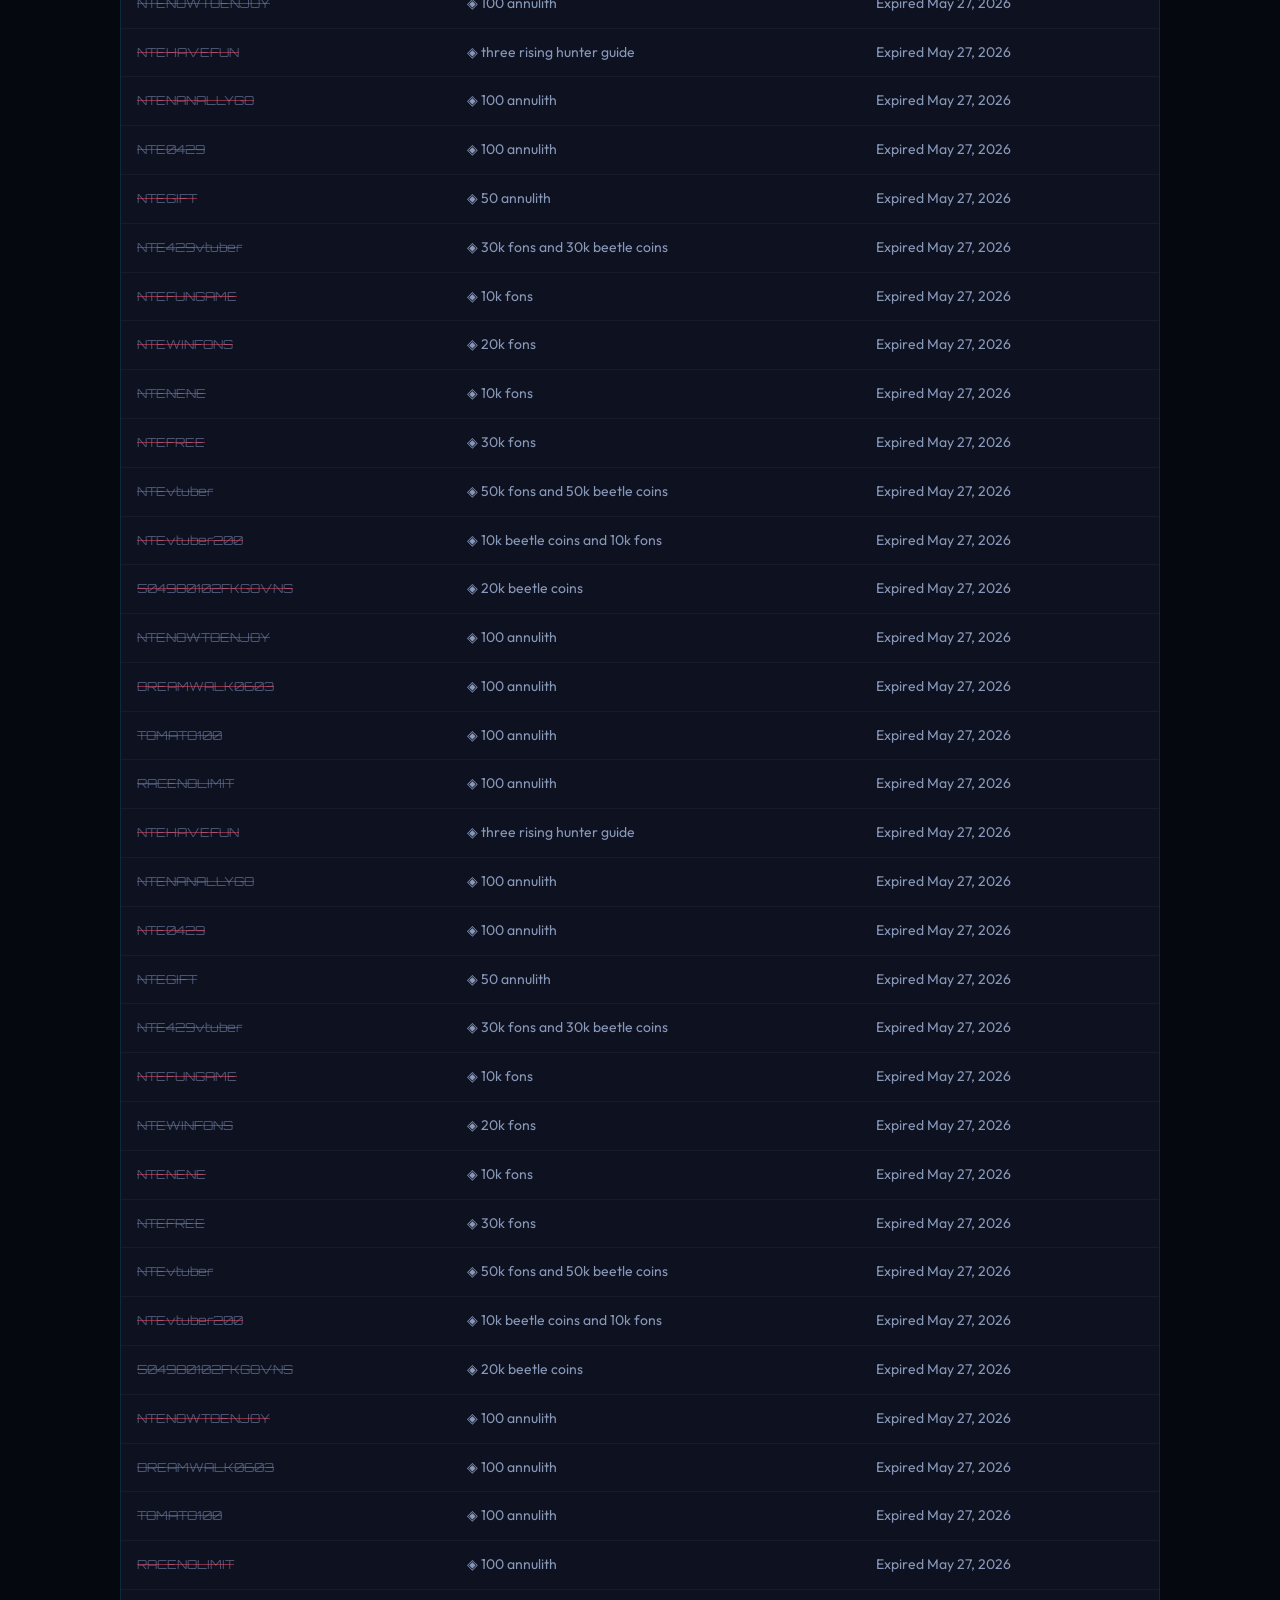
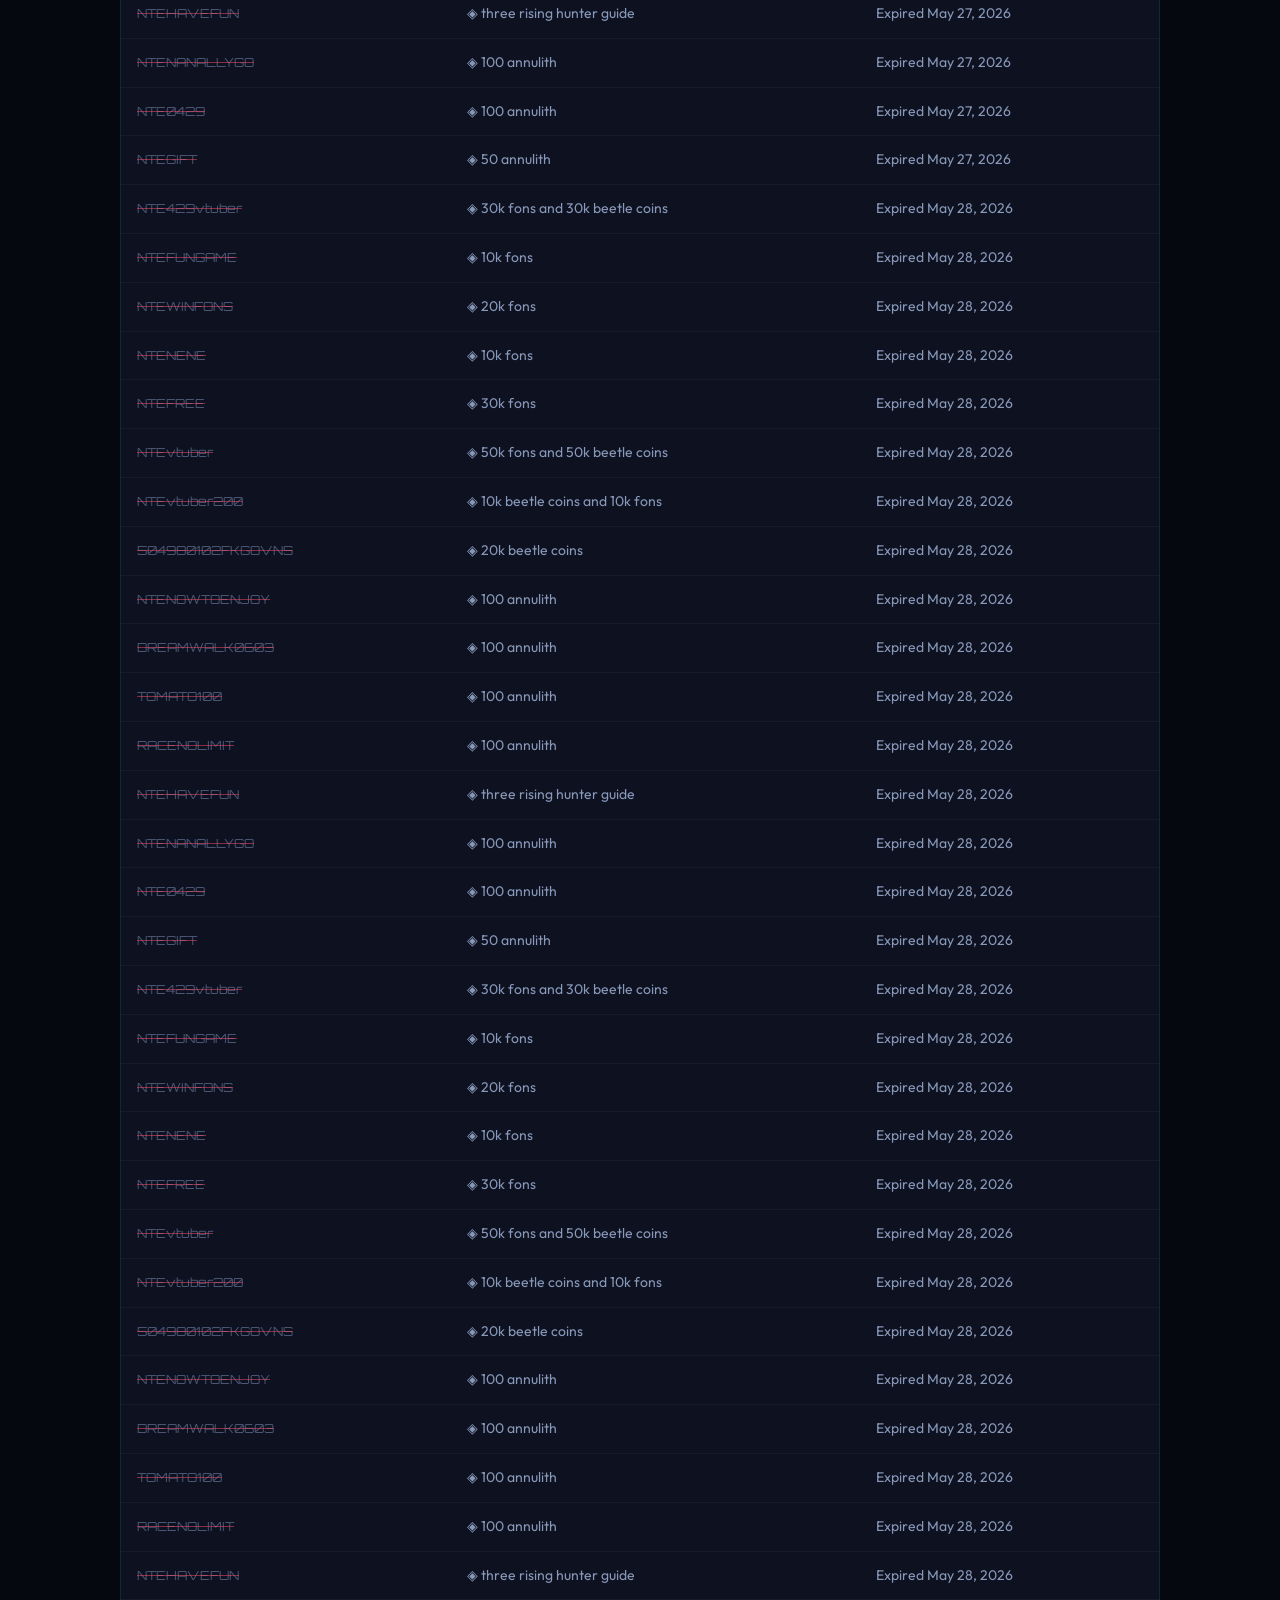
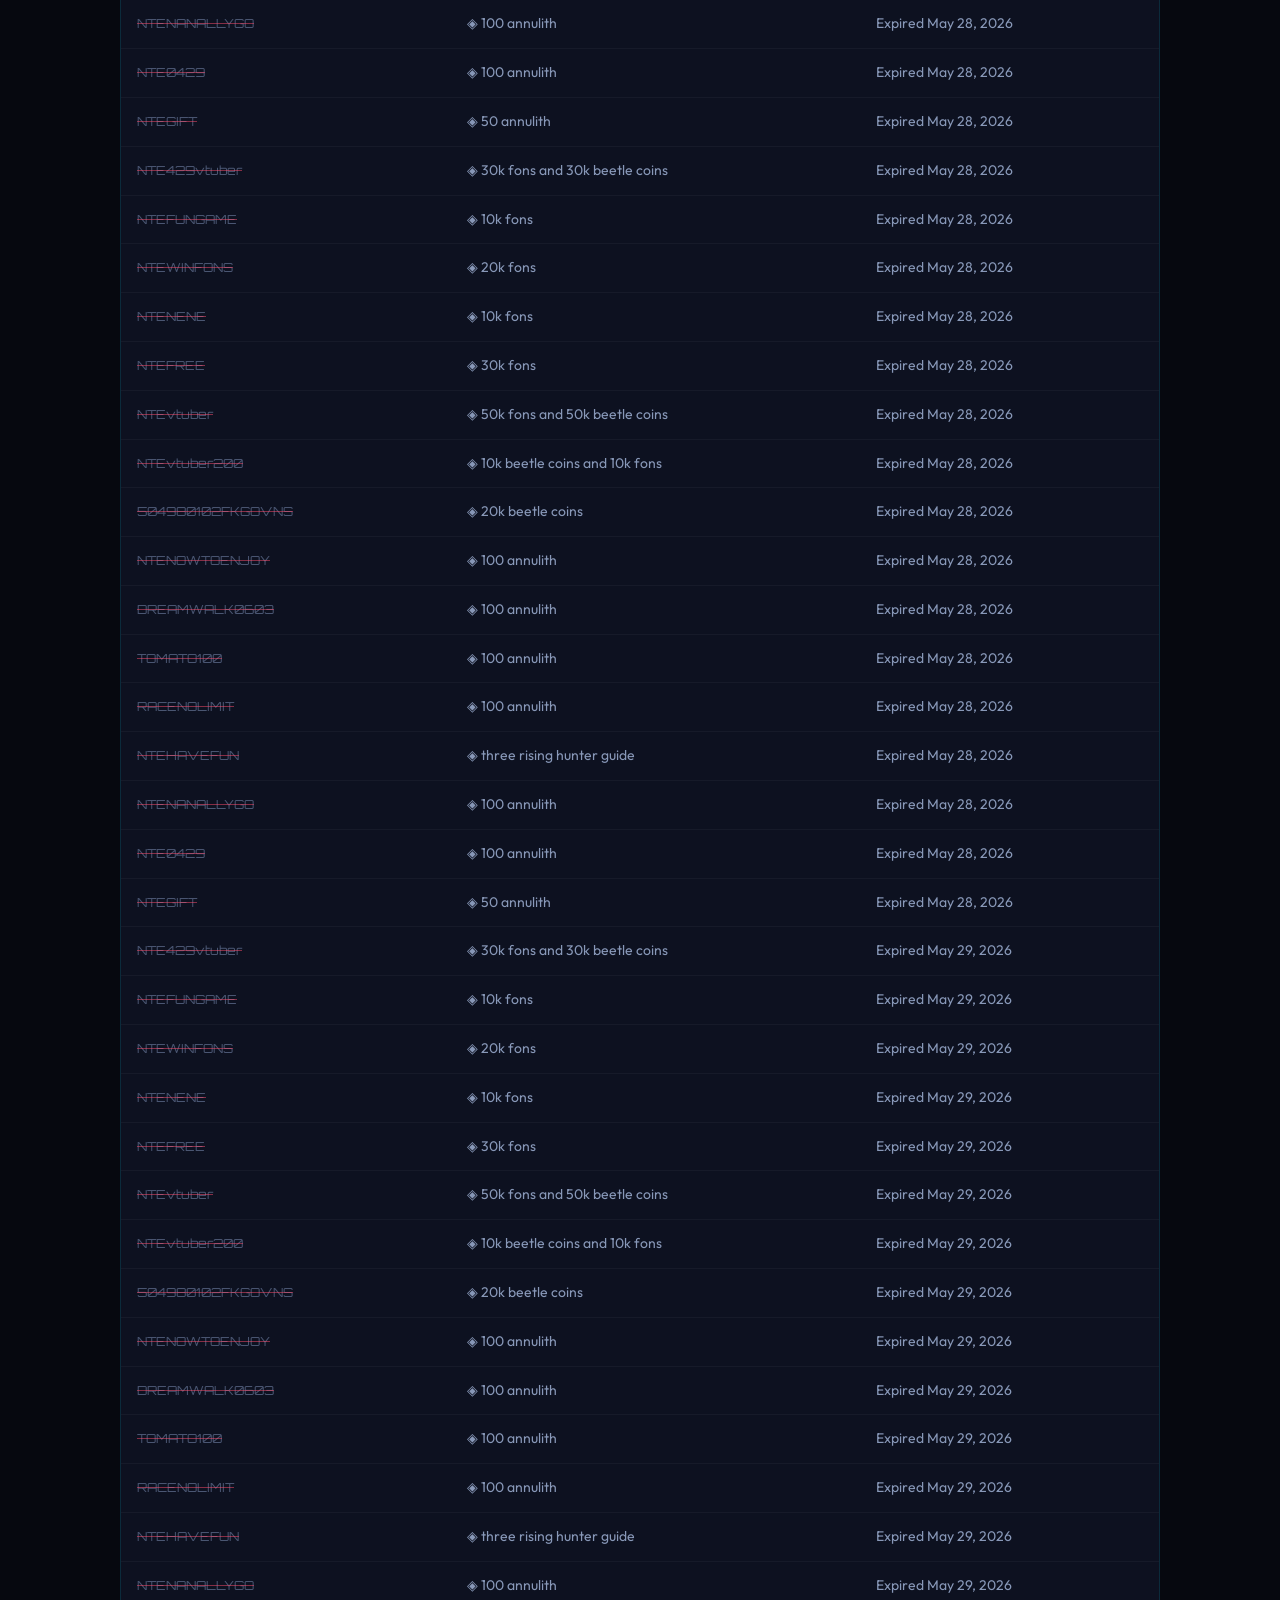
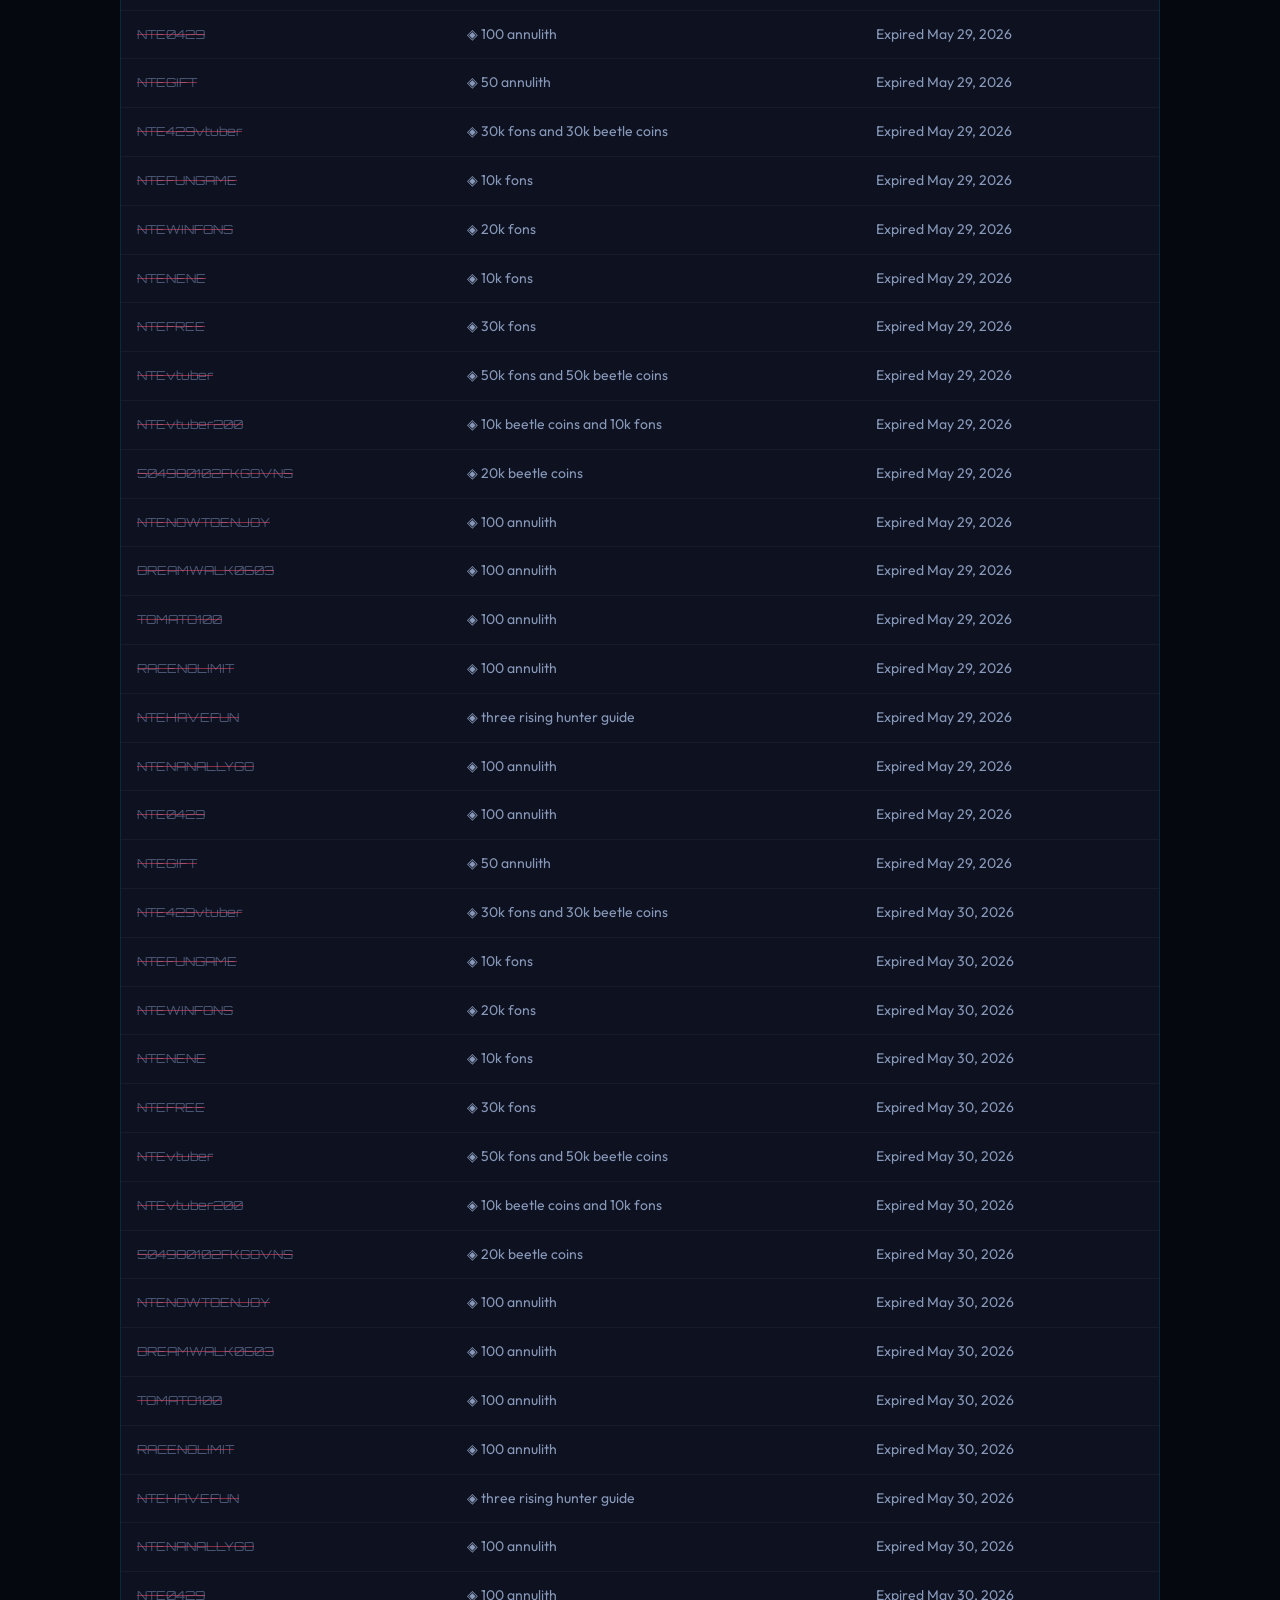
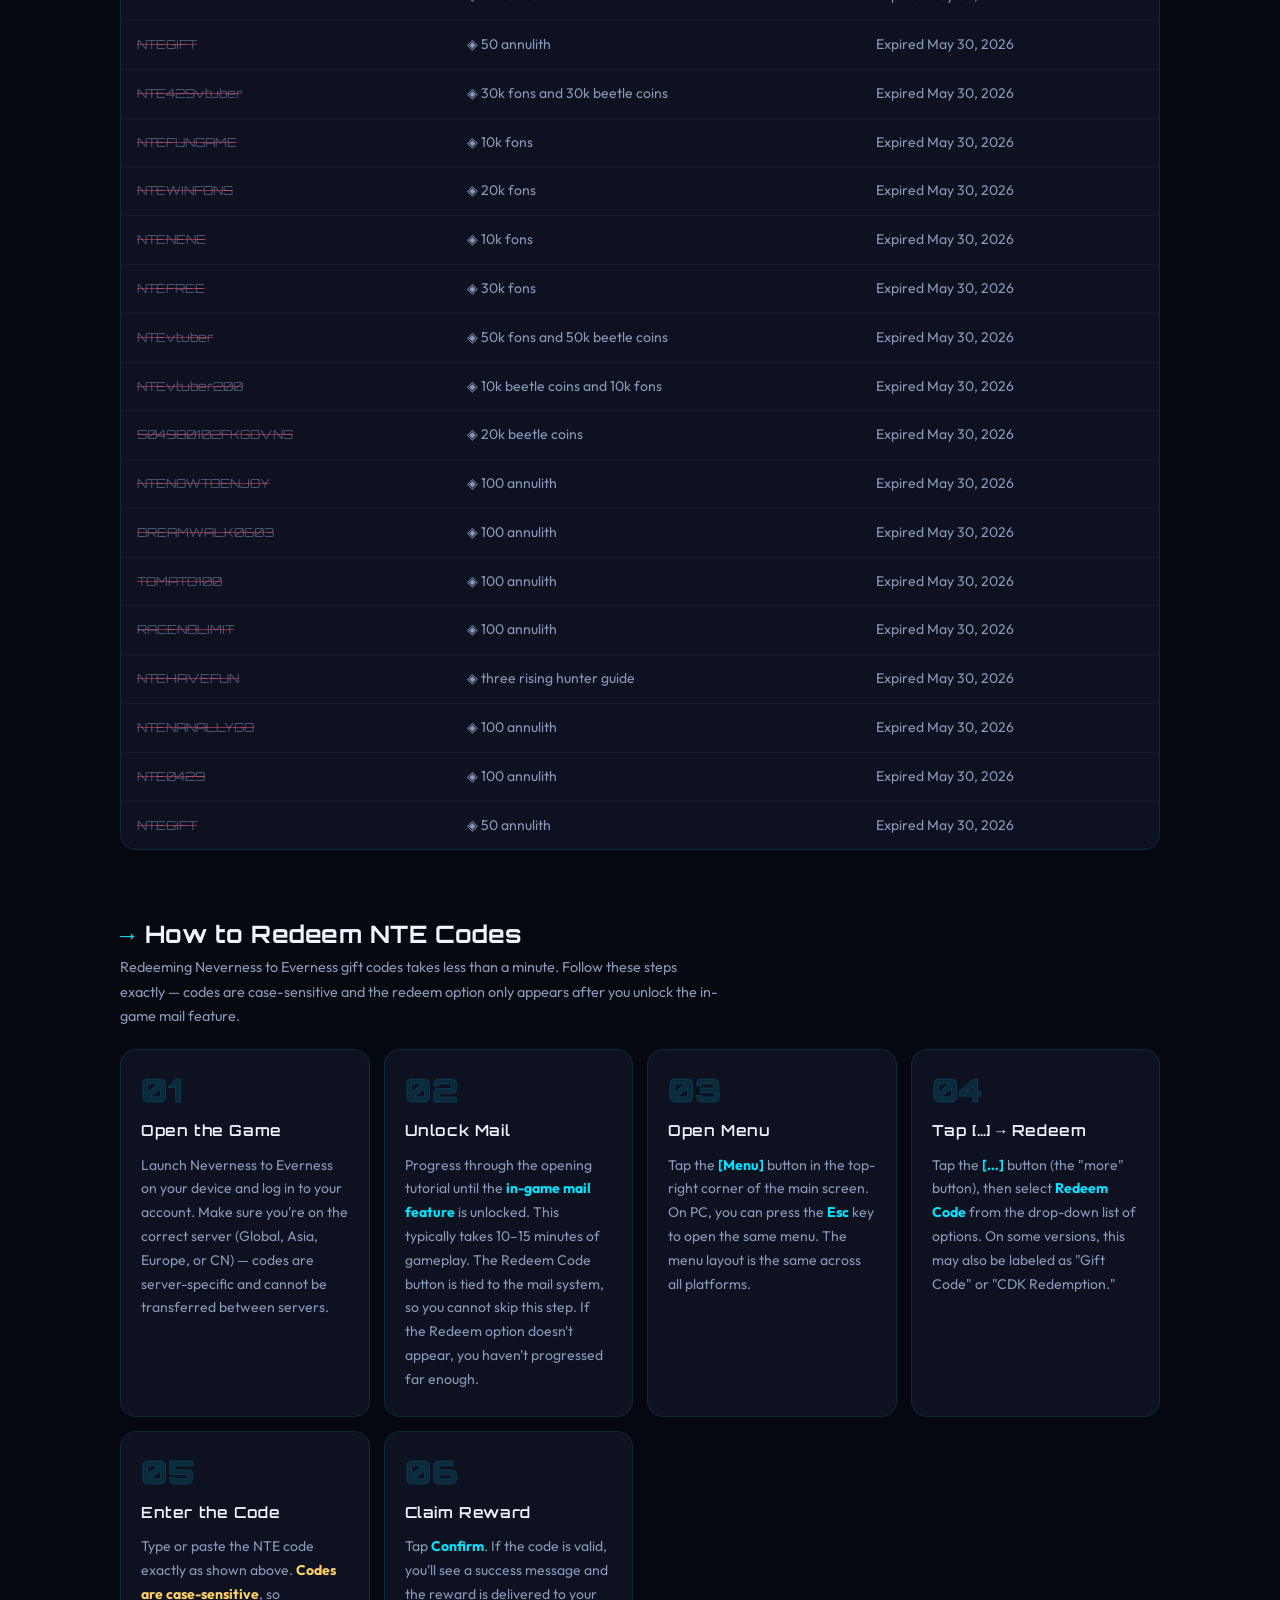
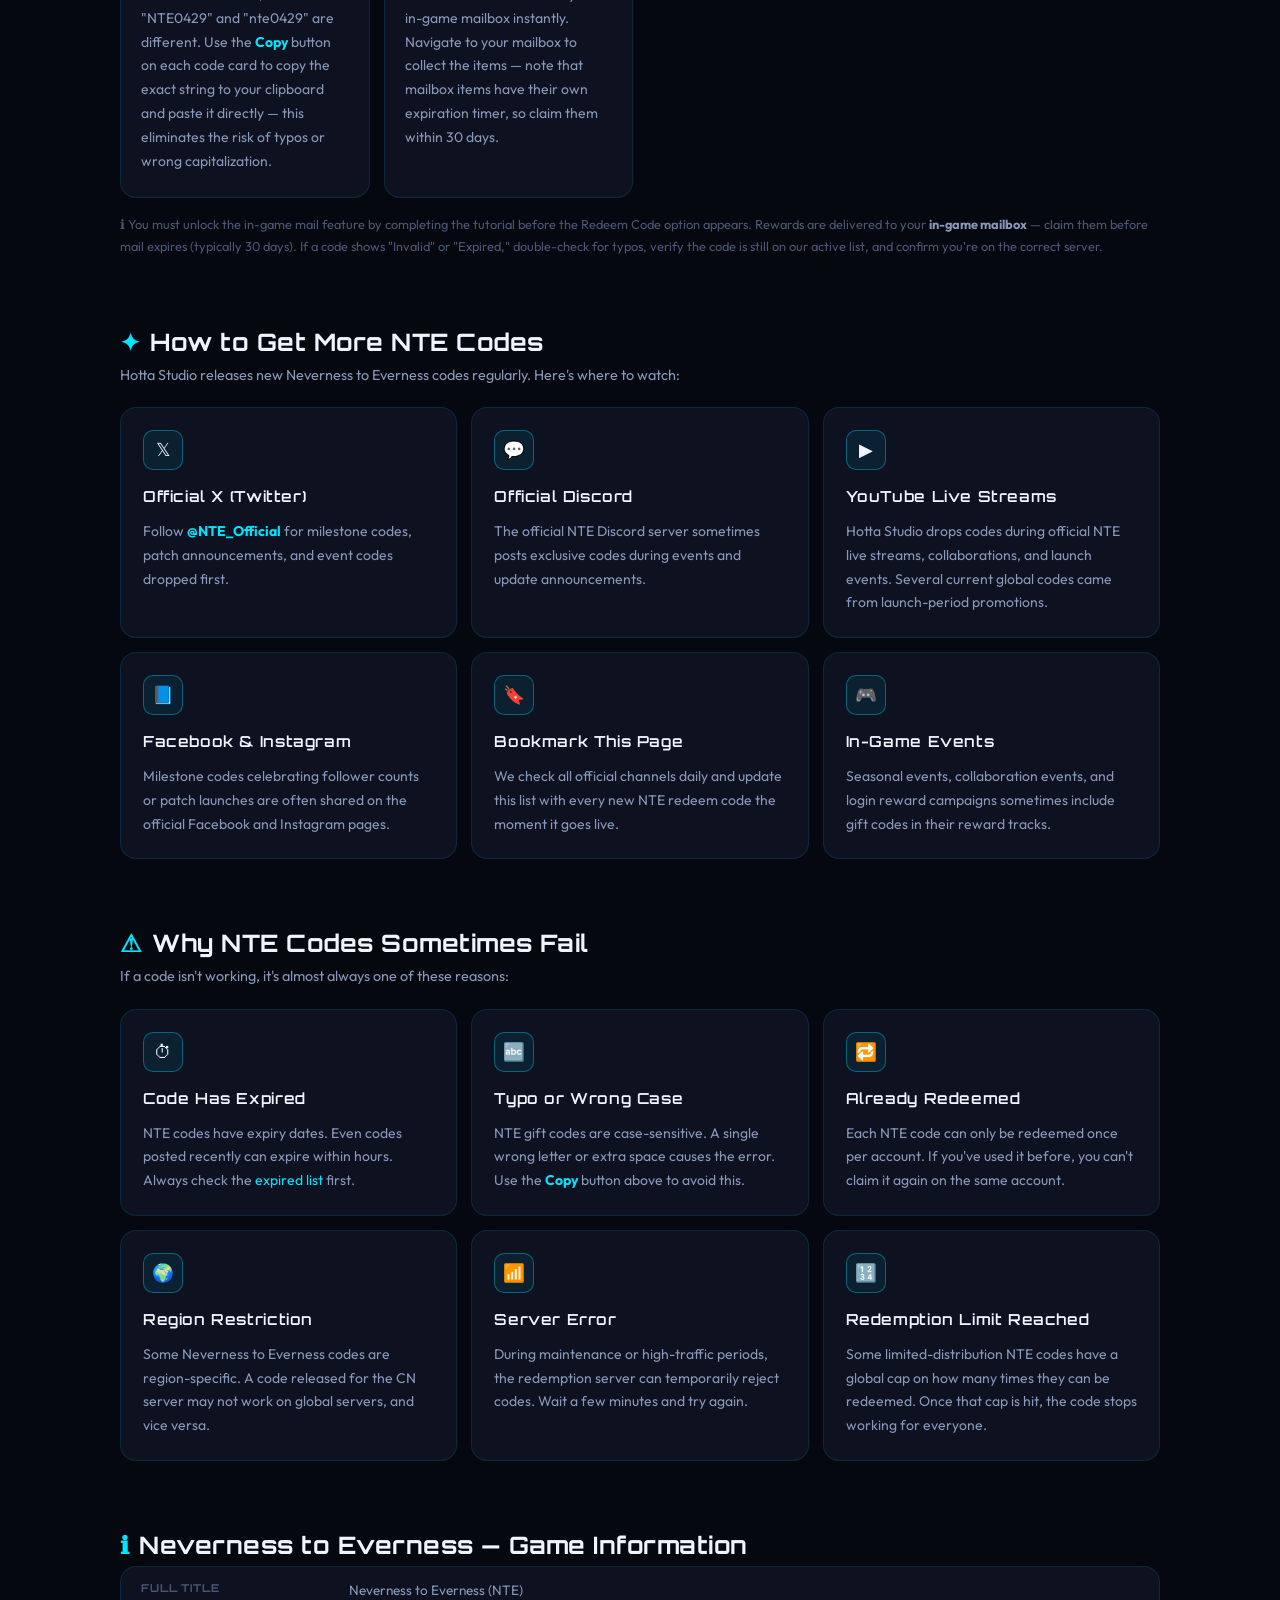
==== commit a7b4997e: "Auto: NTE codes June 1, 2026 (+NTE429vtuber,NTEFUNGAME,NTEWINFONS,NTENENE,NTEFREE,NTEvtuber,NTEvtube" ====
--- a/index.html
+++ b/index.html
@@ -5,13 +5,13 @@
   <meta name="viewport" content="width=device-width, initial-scale=1.0" />
 
   <!-- PRIMARY SEO -->
-  <title>NTE Codes May 2026 – All Working Neverness to Everness Redeem Codes</title>
+  <title>NTE Codes June 2026 – All Working Neverness to Everness Redeem Codes</title>
   <meta name="description" content="Get all working NTE codes for May 2026. Full list of active Neverness to Everness redeem codes, gift codes, free rewards, and step-by-step redemption guide. Updated daily." />
   <link rel="canonical" href="https://ntecodes.xyz/" />
 
   <!-- Open Graph -->
   <meta property="og:type"        content="website" />
-  <meta property="og:title"       content="NTE Codes May 2026 – All Working Neverness to Everness Redeem Codes" />
+  <meta property="og:title"       content="NTE Codes June 2026 – All Working Neverness to Everness Redeem Codes" />
   <meta property="og:description" content="Full list of active NTE codes for May 2026. Claim free Annulith, Beetle Coins, and Hunter Guides in Neverness to Everness — updated daily." />
   <meta property="og:url"         content="https://ntecodes.xyz/" />
   <meta property="og:image"       content="https://ntecodes.xyz/og-image.png" />
@@ -19,7 +19,7 @@
 
   <!-- Twitter Card -->
   <meta name="twitter:card"        content="summary_large_image" />
-  <meta name="twitter:title"       content="NTE Codes May 2026 – Working Neverness to Everness Codes" />
+  <meta name="twitter:title"       content="NTE Codes June 2026 – Working Neverness to Everness Codes" />
   <meta name="twitter:description" content="Claim free rewards with the latest NTE gift codes. Updated daily." />
   <meta name="twitter:image"       content="https://ntecodes.xyz/og-image.png" />
 
@@ -37,11 +37,11 @@
         "@type": "WebPage",
         "@id": "https://ntecodes.xyz/",
         "url": "https://ntecodes.xyz/",
-        "name": "NTE Codes May 2026 – All Working Neverness to Everness Redeem Codes",
+        "name": "NTE Codes June 2026 – All Working Neverness to Everness Redeem Codes",
         "description": "Complete list of active NTE redeem codes for Neverness to Everness (May 2026). Updated daily with new gift codes, free Annulith, Beetle Coins, and Hunter Guide rewards.",
         "inLanguage": "en-US",
         "datePublished": "2026-04-29",
-        "dateModified": "2026-05-30",
+        "dateModified": "2026-06-01",
         "breadcrumb": {"@id": "https://ntecodes.xyz/#breadcrumb"},
         "mainEntity": {"@id": "https://ntecodes.xyz/#faq"}
       },
@@ -183,7 +183,7 @@
   <!-- STICKY UPDATE BANNER -->
   <div class="update-banner" role="status" aria-live="polite">
     <span class="pulse-dot"></span>
-    Last checked: <strong id="last-checked-utc" data-last-checked-utc="2026-05-30T16:21:32Z">May 1, 2026, 01:04 UTC</strong> &nbsp;·&nbsp; 0 active global codes available — next expiry May 6, 2026
+    Last checked: <strong id="last-checked-utc" data-last-checked-utc="2026-06-01T00:17:53Z">May 1, 2026, 01:04 UTC</strong> &nbsp;·&nbsp; 16 active global codes available — next expiry May 6, 2026
   </div>
 
   <!-- HEADER -->
@@ -220,7 +220,7 @@
       <div class="hero">
         <div class="hero-badge">
           <span class="pulse-dot"></span>
-          Updated May 30, 2026
+          Updated June 1, 2026
         </div>
         <h1>
           <span class="highlight">NTE Codes</span> — All Working<br />Neverness to Everness Redeem Codes <span style="font-size:0.6em;color:var(--text-secondary);font-weight:400;">May 2026</span>
@@ -285,7 +285,7 @@
       <section id="active-codes" aria-labelledby="h2-active">
         <div class="section-header">
           <h2 id="h2-active"><span class="h2-accent">✦</span> Active NTE Codes — May 2026</h2>
-          <span class="section-note">Last verified: May 30, 2026</span>
+          <span class="section-note">Last verified: June 1, 2026</span>
         </div>
 
         <p style="color:var(--text-secondary);font-size:.85rem;margin-bottom:18px;">
@@ -671,6 +671,256 @@
           
 
           
+
+          <article class="code-card">
+            <div class="code-card-top">
+              <span class="status-badge status-active">Active</span>
+            </div>
+            <div class="code-string">NTE429vtuber</div>
+            <div class="code-reward">
+              <div class="code-reward-line"><span class="reward-icon">◈</span> 30k fons and 30k beetle coins</div>
+            </div>
+            <button class="copy-btn" data-code="NTE429vtuber" aria-label="Copy code NTE429vtuber">
+              ⧉ Copy Code
+            </button>
+            <div class="code-updated">New code — added June 1, 2026</div>
+          </article>
+
+          <article class="code-card">
+            <div class="code-card-top">
+              <span class="status-badge status-active">Active</span>
+            </div>
+            <div class="code-string">NTEFUNGAME</div>
+            <div class="code-reward">
+              <div class="code-reward-line"><span class="reward-icon">◈</span> 10k fons</div>
+            </div>
+            <button class="copy-btn" data-code="NTEFUNGAME" aria-label="Copy code NTEFUNGAME">
+              ⧉ Copy Code
+            </button>
+            <div class="code-updated">New code — added June 1, 2026</div>
+          </article>
+
+          <article class="code-card">
+            <div class="code-card-top">
+              <span class="status-badge status-active">Active</span>
+            </div>
+            <div class="code-string">NTEWINFONS</div>
+            <div class="code-reward">
+              <div class="code-reward-line"><span class="reward-icon">◈</span> 20k fons</div>
+            </div>
+            <button class="copy-btn" data-code="NTEWINFONS" aria-label="Copy code NTEWINFONS">
+              ⧉ Copy Code
+            </button>
+            <div class="code-updated">New code — added June 1, 2026</div>
+          </article>
+
+          <article class="code-card">
+            <div class="code-card-top">
+              <span class="status-badge status-active">Active</span>
+            </div>
+            <div class="code-string">NTENENE</div>
+            <div class="code-reward">
+              <div class="code-reward-line"><span class="reward-icon">◈</span> 10k fons</div>
+              <div class="code-reward-line"><span class="reward-icon">◈</span> ten dynamiK</div>
+              <div class="code-reward-line"><span class="reward-icon">◈</span> and ten clicky fries</div>
+            </div>
+            <button class="copy-btn" data-code="NTENENE" aria-label="Copy code NTENENE">
+              ⧉ Copy Code
+            </button>
+            <div class="code-updated">New code — added June 1, 2026</div>
+          </article>
+
+          <article class="code-card">
+            <div class="code-card-top">
+              <span class="status-badge status-active">Active</span>
+            </div>
+            <div class="code-string">NTEFREE</div>
+            <div class="code-reward">
+              <div class="code-reward-line"><span class="reward-icon">◈</span> 30k fons</div>
+            </div>
+            <button class="copy-btn" data-code="NTEFREE" aria-label="Copy code NTEFREE">
+              ⧉ Copy Code
+            </button>
+            <div class="code-updated">New code — added June 1, 2026</div>
+          </article>
+
+          <article class="code-card">
+            <div class="code-card-top">
+              <span class="status-badge status-active">Active</span>
+            </div>
+            <div class="code-string">NTEvtuber</div>
+            <div class="code-reward">
+              <div class="code-reward-line"><span class="reward-icon">◈</span> 50k fons and 50k beetle coins</div>
+            </div>
+            <button class="copy-btn" data-code="NTEvtuber" aria-label="Copy code NTEvtuber">
+              ⧉ Copy Code
+            </button>
+            <div class="code-updated">New code — added June 1, 2026</div>
+          </article>
+
+          <article class="code-card">
+            <div class="code-card-top">
+              <span class="status-badge status-active">Active</span>
+            </div>
+            <div class="code-string">NTEvtuber200</div>
+            <div class="code-reward">
+              <div class="code-reward-line"><span class="reward-icon">◈</span> 10k beetle coins and 10k fons</div>
+            </div>
+            <button class="copy-btn" data-code="NTEvtuber200" aria-label="Copy code NTEvtuber200">
+              ⧉ Copy Code
+            </button>
+            <div class="code-updated">New code — added June 1, 2026</div>
+          </article>
+
+          <article class="code-card">
+            <div class="code-card-top">
+              <span class="status-badge status-active">Active</span>
+            </div>
+            <div class="code-string">504980102FKGOVNS</div>
+            <div class="code-reward">
+              <div class="code-reward-line"><span class="reward-icon">◈</span> 20k beetle coins</div>
+              <div class="code-reward-line"><span class="reward-icon">◈</span> one gubichi original flavor chips</div>
+              <div class="code-reward-line"><span class="reward-icon">◈</span> and 30 annulith</div>
+            </div>
+            <button class="copy-btn" data-code="504980102FKGOVNS" aria-label="Copy code 504980102FKGOVNS">
+              ⧉ Copy Code
+            </button>
+            <div class="code-updated">New code — added June 1, 2026</div>
+          </article>
+
+          <article class="code-card">
+            <div class="code-card-top">
+              <span class="status-badge status-active">Active</span>
+            </div>
+            <div class="code-string">NTENOWTOENJOY</div>
+            <div class="code-reward">
+              <div class="code-reward-line"><span class="reward-icon">◈</span> 100 annulith</div>
+              <div class="code-reward-line"><span class="reward-icon">◈</span> five rising hunter guides</div>
+              <div class="code-reward-line"><span class="reward-icon">◈</span> five light dye</div>
+              <div class="code-reward-line"><span class="reward-icon">◈</span> and 6k beetle coins</div>
+            </div>
+            <button class="copy-btn" data-code="NTENOWTOENJOY" aria-label="Copy code NTENOWTOENJOY">
+              ⧉ Copy Code
+            </button>
+            <div class="code-updated">New code — added June 1, 2026</div>
+          </article>
+
+          <article class="code-card">
+            <div class="code-card-top">
+              <span class="status-badge status-active">Active</span>
+            </div>
+            <div class="code-string">DREAMWALK0603</div>
+            <div class="code-reward">
+              <div class="code-reward-line"><span class="reward-icon">◈</span> 100 annulith</div>
+              <div class="code-reward-line"><span class="reward-icon">◈</span> five rising hunter guides</div>
+              <div class="code-reward-line"><span class="reward-icon">◈</span> five light dye</div>
+              <div class="code-reward-line"><span class="reward-icon">◈</span> and 4k beetle coin</div>
+            </div>
+            <button class="copy-btn" data-code="DREAMWALK0603" aria-label="Copy code DREAMWALK0603">
+              ⧉ Copy Code
+            </button>
+            <div class="code-updated">New code — added June 1, 2026</div>
+          </article>
+
+          <article class="code-card">
+            <div class="code-card-top">
+              <span class="status-badge status-active">Active</span>
+            </div>
+            <div class="code-string">TOMATO100</div>
+            <div class="code-reward">
+              <div class="code-reward-line"><span class="reward-icon">◈</span> 100 annulith</div>
+              <div class="code-reward-line"><span class="reward-icon">◈</span> five senior hunter guides</div>
+              <div class="code-reward-line"><span class="reward-icon">◈</span> five colorless dye</div>
+              <div class="code-reward-line"><span class="reward-icon">◈</span> and 6k beetle coin</div>
+            </div>
+            <button class="copy-btn" data-code="TOMATO100" aria-label="Copy code TOMATO100">
+              ⧉ Copy Code
+            </button>
+            <div class="code-updated">New code — added June 1, 2026</div>
+          </article>
+
+          <article class="code-card">
+            <div class="code-card-top">
+              <span class="status-badge status-active">Active</span>
+            </div>
+            <div class="code-string">RACENOLIMIT</div>
+            <div class="code-reward">
+              <div class="code-reward-line"><span class="reward-icon">◈</span> 100 annulith</div>
+              <div class="code-reward-line"><span class="reward-icon">◈</span> two elite hunter guides</div>
+              <div class="code-reward-line"><span class="reward-icon">◈</span> two chaotic dye</div>
+              <div class="code-reward-line"><span class="reward-icon">◈</span> and 12k beetle coin</div>
+            </div>
+            <button class="copy-btn" data-code="RACENOLIMIT" aria-label="Copy code RACENOLIMIT">
+              ⧉ Copy Code
+            </button>
+            <div class="code-updated">New code — added June 1, 2026</div>
+          </article>
+
+          <article class="code-card">
+            <div class="code-card-top">
+              <span class="status-badge status-active">Active</span>
+            </div>
+            <div class="code-string">NTEHAVEFUN</div>
+            <div class="code-reward">
+              <div class="code-reward-line"><span class="reward-icon">◈</span> three rising hunter guide</div>
+              <div class="code-reward-line"><span class="reward-icon">◈</span> three light dyes</div>
+              <div class="code-reward-line"><span class="reward-icon">◈</span> and three manhole thugs</div>
+            </div>
+            <button class="copy-btn" data-code="NTEHAVEFUN" aria-label="Copy code NTEHAVEFUN">
+              ⧉ Copy Code
+            </button>
+            <div class="code-updated">New code — added June 1, 2026</div>
+          </article>
+
+          <article class="code-card">
+            <div class="code-card-top">
+              <span class="status-badge status-active">Active</span>
+            </div>
+            <div class="code-string">NTENANALLYGO</div>
+            <div class="code-reward">
+              <div class="code-reward-line"><span class="reward-icon">◈</span> 100 annulith</div>
+              <div class="code-reward-line"><span class="reward-icon">◈</span> five senior hunter guides</div>
+              <div class="code-reward-line"><span class="reward-icon">◈</span> five colorless dye</div>
+              <div class="code-reward-line"><span class="reward-icon">◈</span> and 6k beetle coins</div>
+            </div>
+            <button class="copy-btn" data-code="NTENANALLYGO" aria-label="Copy code NTENANALLYGO">
+              ⧉ Copy Code
+            </button>
+            <div class="code-updated">New code — added June 1, 2026</div>
+          </article>
+
+          <article class="code-card">
+            <div class="code-card-top">
+              <span class="status-badge status-active">Active</span>
+            </div>
+            <div class="code-string">NTE0429</div>
+            <div class="code-reward">
+              <div class="code-reward-line"><span class="reward-icon">◈</span> 100 annulith</div>
+              <div class="code-reward-line"><span class="reward-icon">◈</span> five elite hunter guides</div>
+              <div class="code-reward-line"><span class="reward-icon">◈</span> two chaotic dye</div>
+              <div class="code-reward-line"><span class="reward-icon">◈</span> and 12k beetle coins</div>
+            </div>
+            <button class="copy-btn" data-code="NTE0429" aria-label="Copy code NTE0429">
+              ⧉ Copy Code
+            </button>
+            <div class="code-updated">New code — added June 1, 2026</div>
+          </article>
+
+          <article class="code-card">
+            <div class="code-card-top">
+              <span class="status-badge status-active">Active</span>
+            </div>
+            <div class="code-string">NTEGIFT</div>
+            <div class="code-reward">
+              <div class="code-reward-line"><span class="reward-icon">◈</span> 50 annulith</div>
+              <div class="code-reward-line"><span class="reward-icon">◈</span> five rising hunter guides</div>
+              <div class="code-reward-line"><span class="reward-icon">◈</span> and five light dye</div>
+            </div>
+            <button class="copy-btn" data-code="NTEGIFT" aria-label="Copy code NTEGIFT">
+              ⧉ Copy Code
+            </button>
+            <div class="code-updated">New code — added June 1, 2026</div>
+          </article>
 
 </div>
 
@@ -2072,7 +2322,7 @@
         <a href="/terms">Terms of Service</a>
       </nav>
       <p style="margin-top:20px;font-size:0.7rem;color:var(--text-muted);">
-        © 2026 NTE Codes · Last updated <span id="footer-date">May 30, 2026</span>
+        © 2026 NTE Codes · Last updated <span id="footer-date">June 1, 2026</span>
       </p>
     </div>
   </footer>
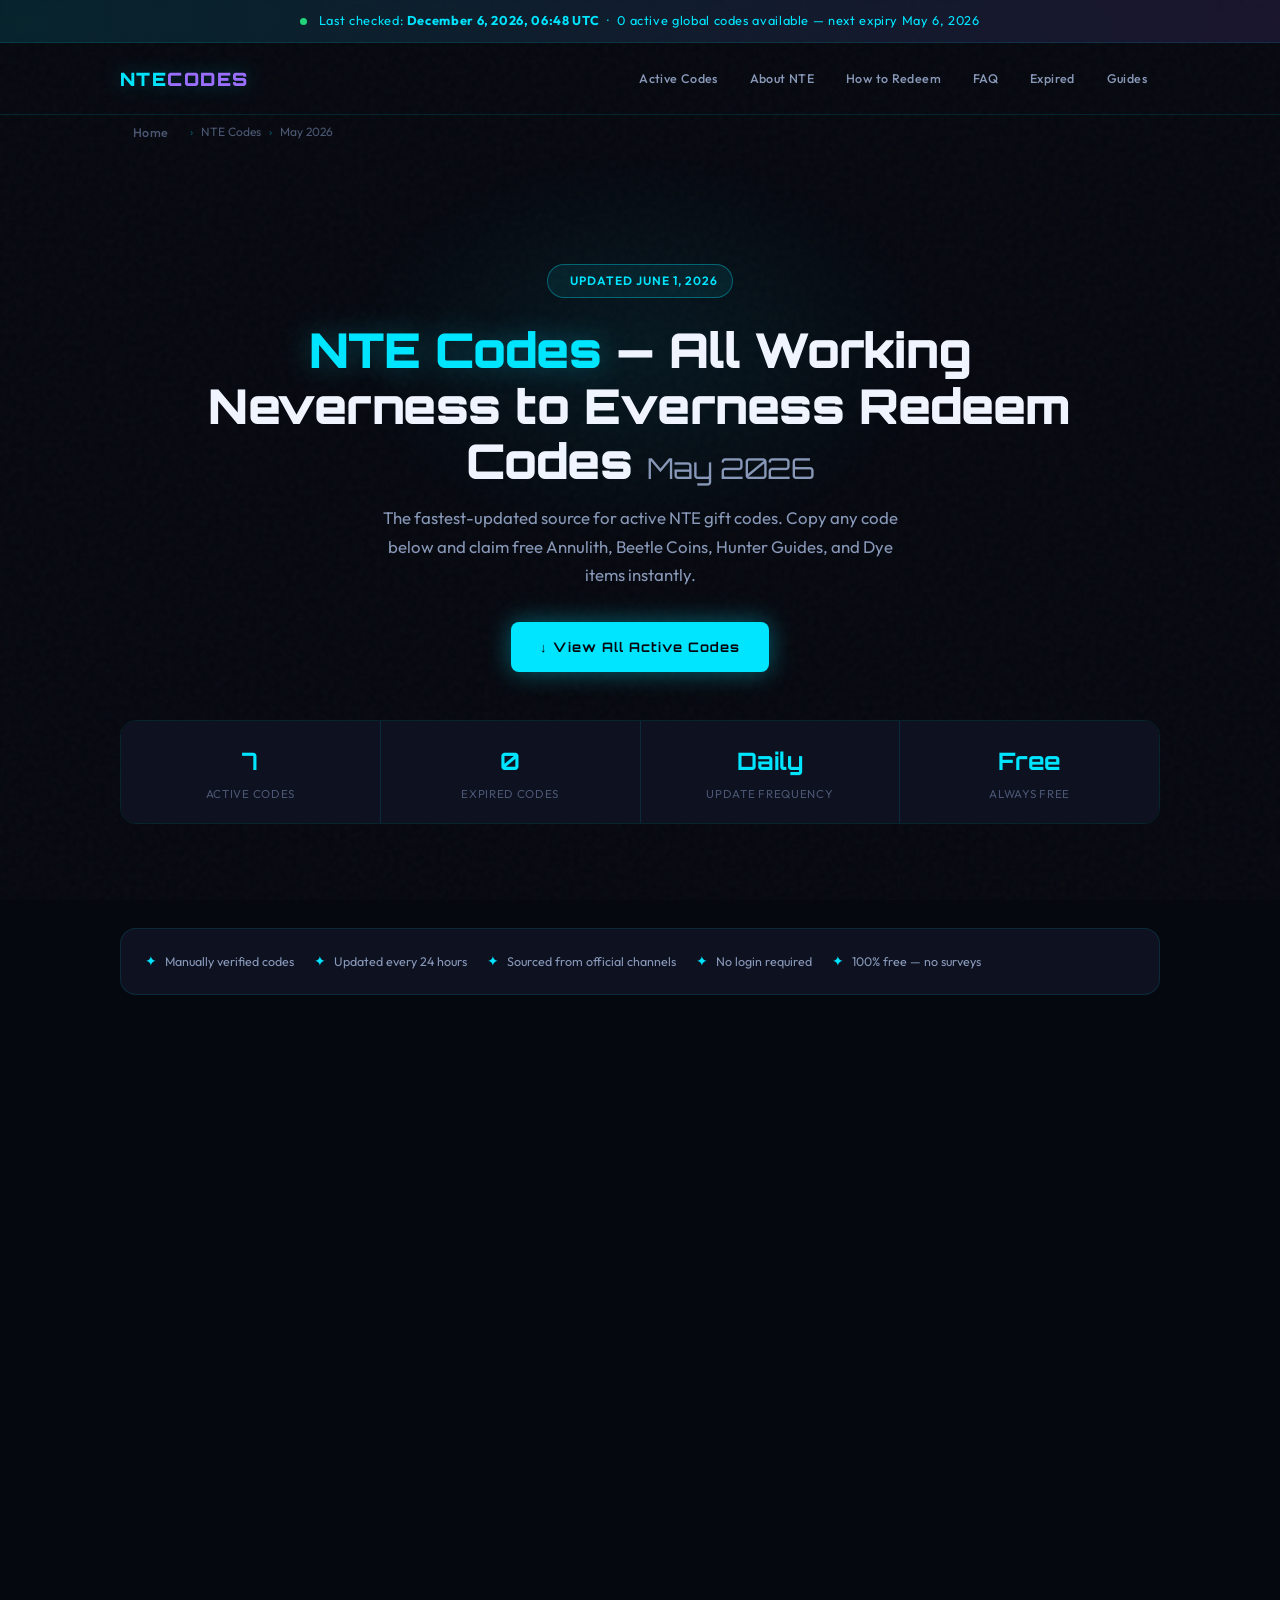
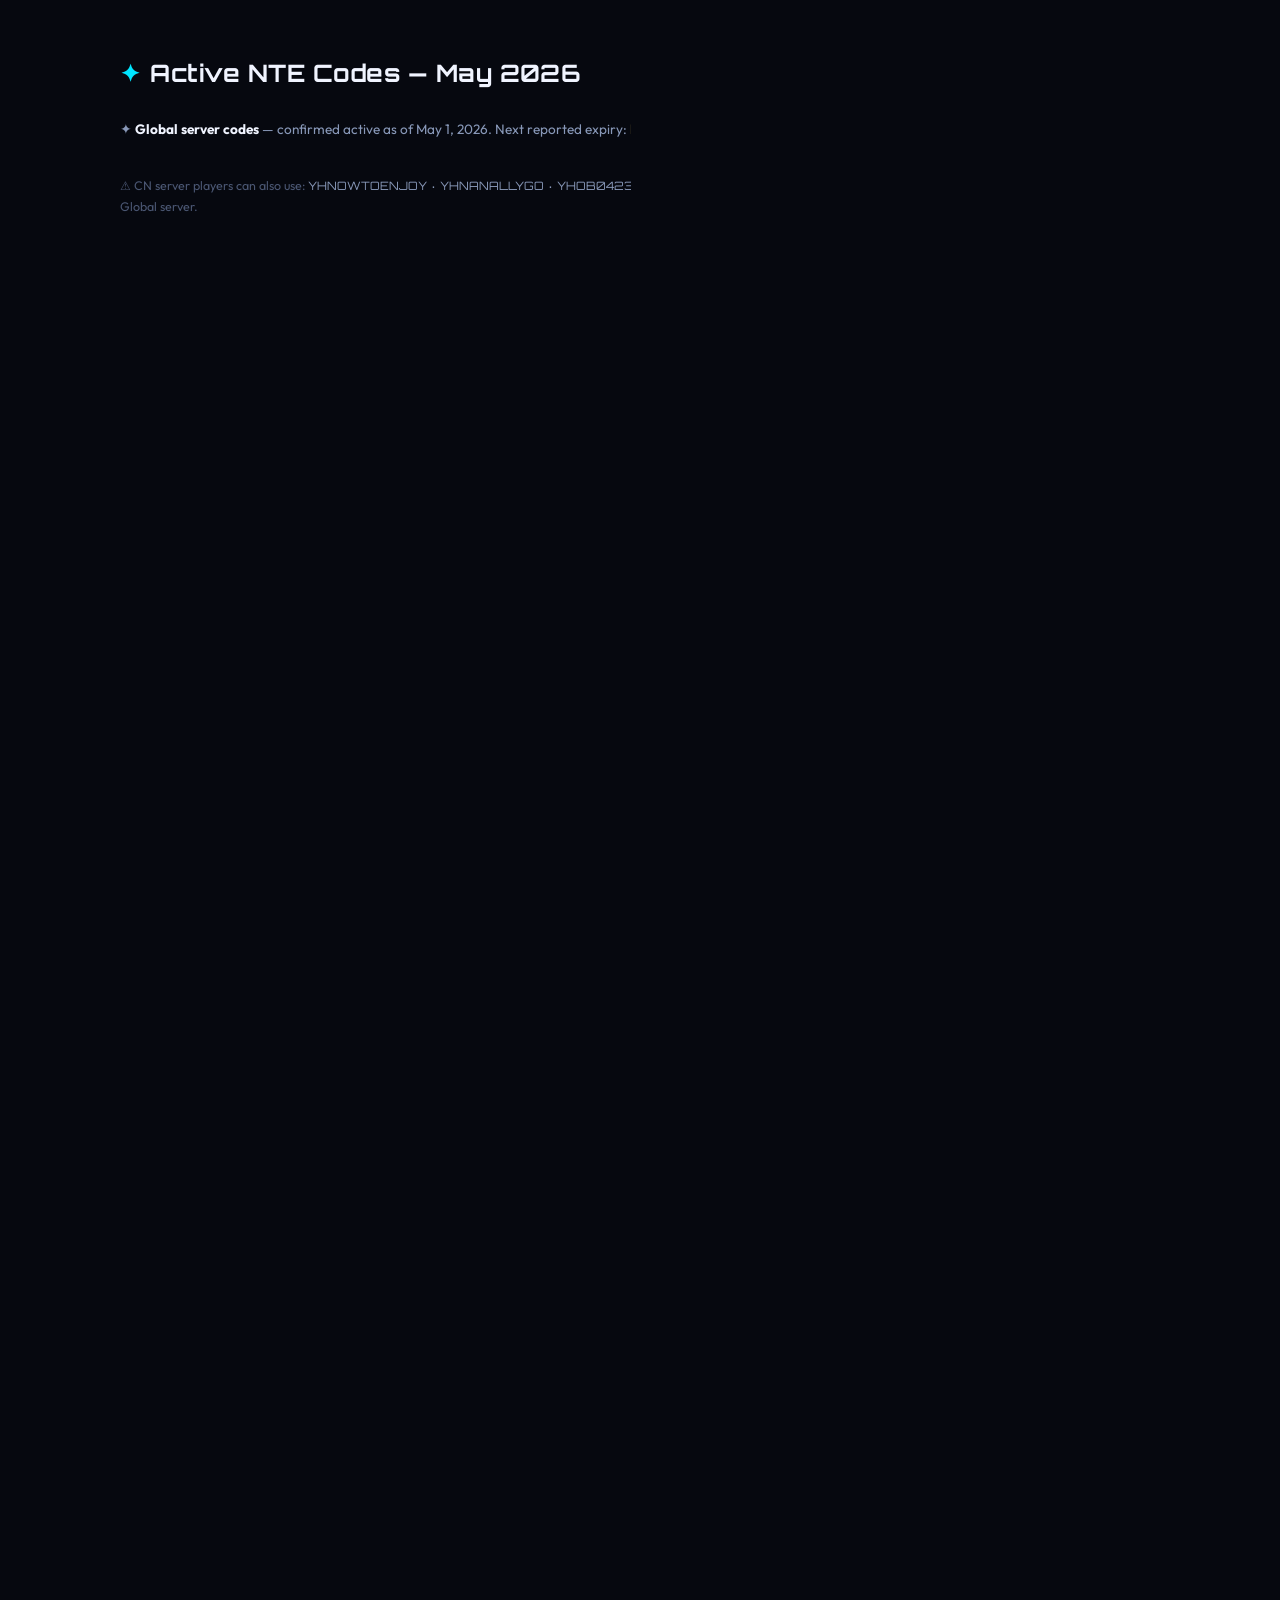
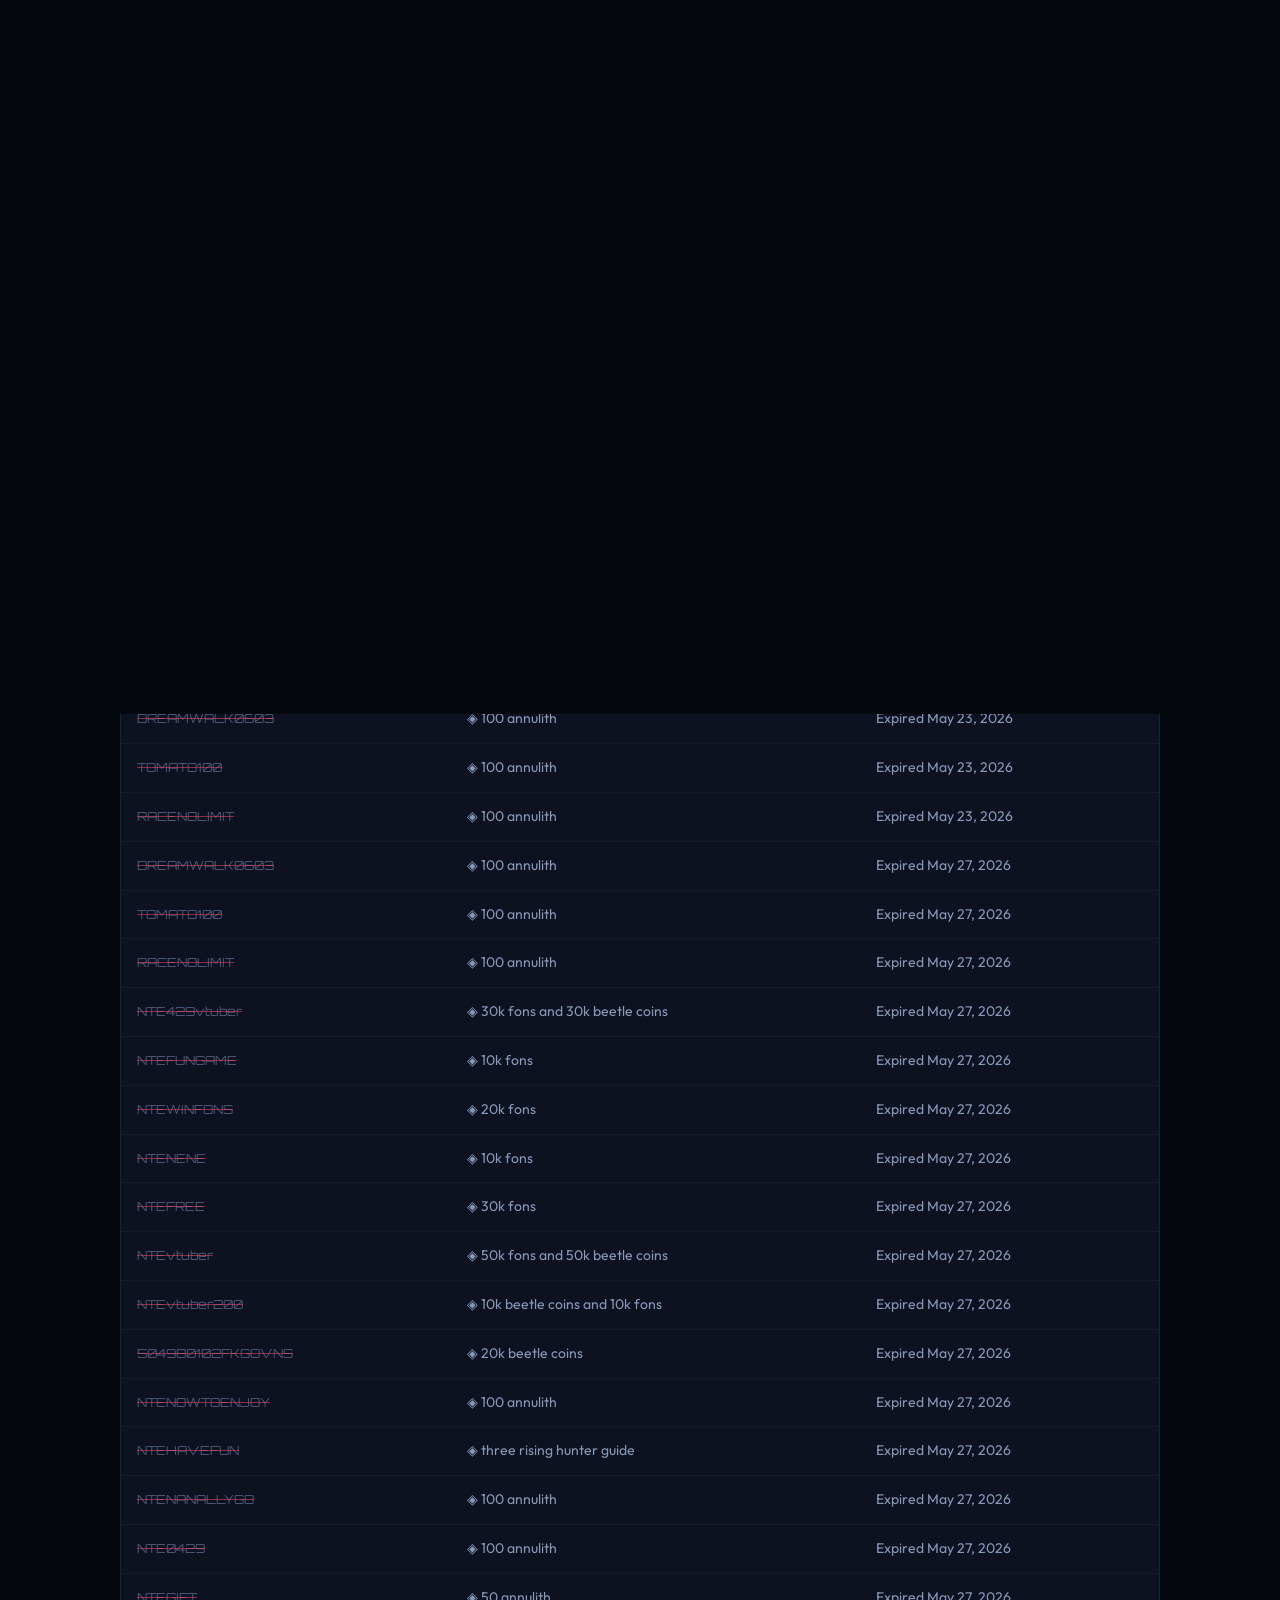
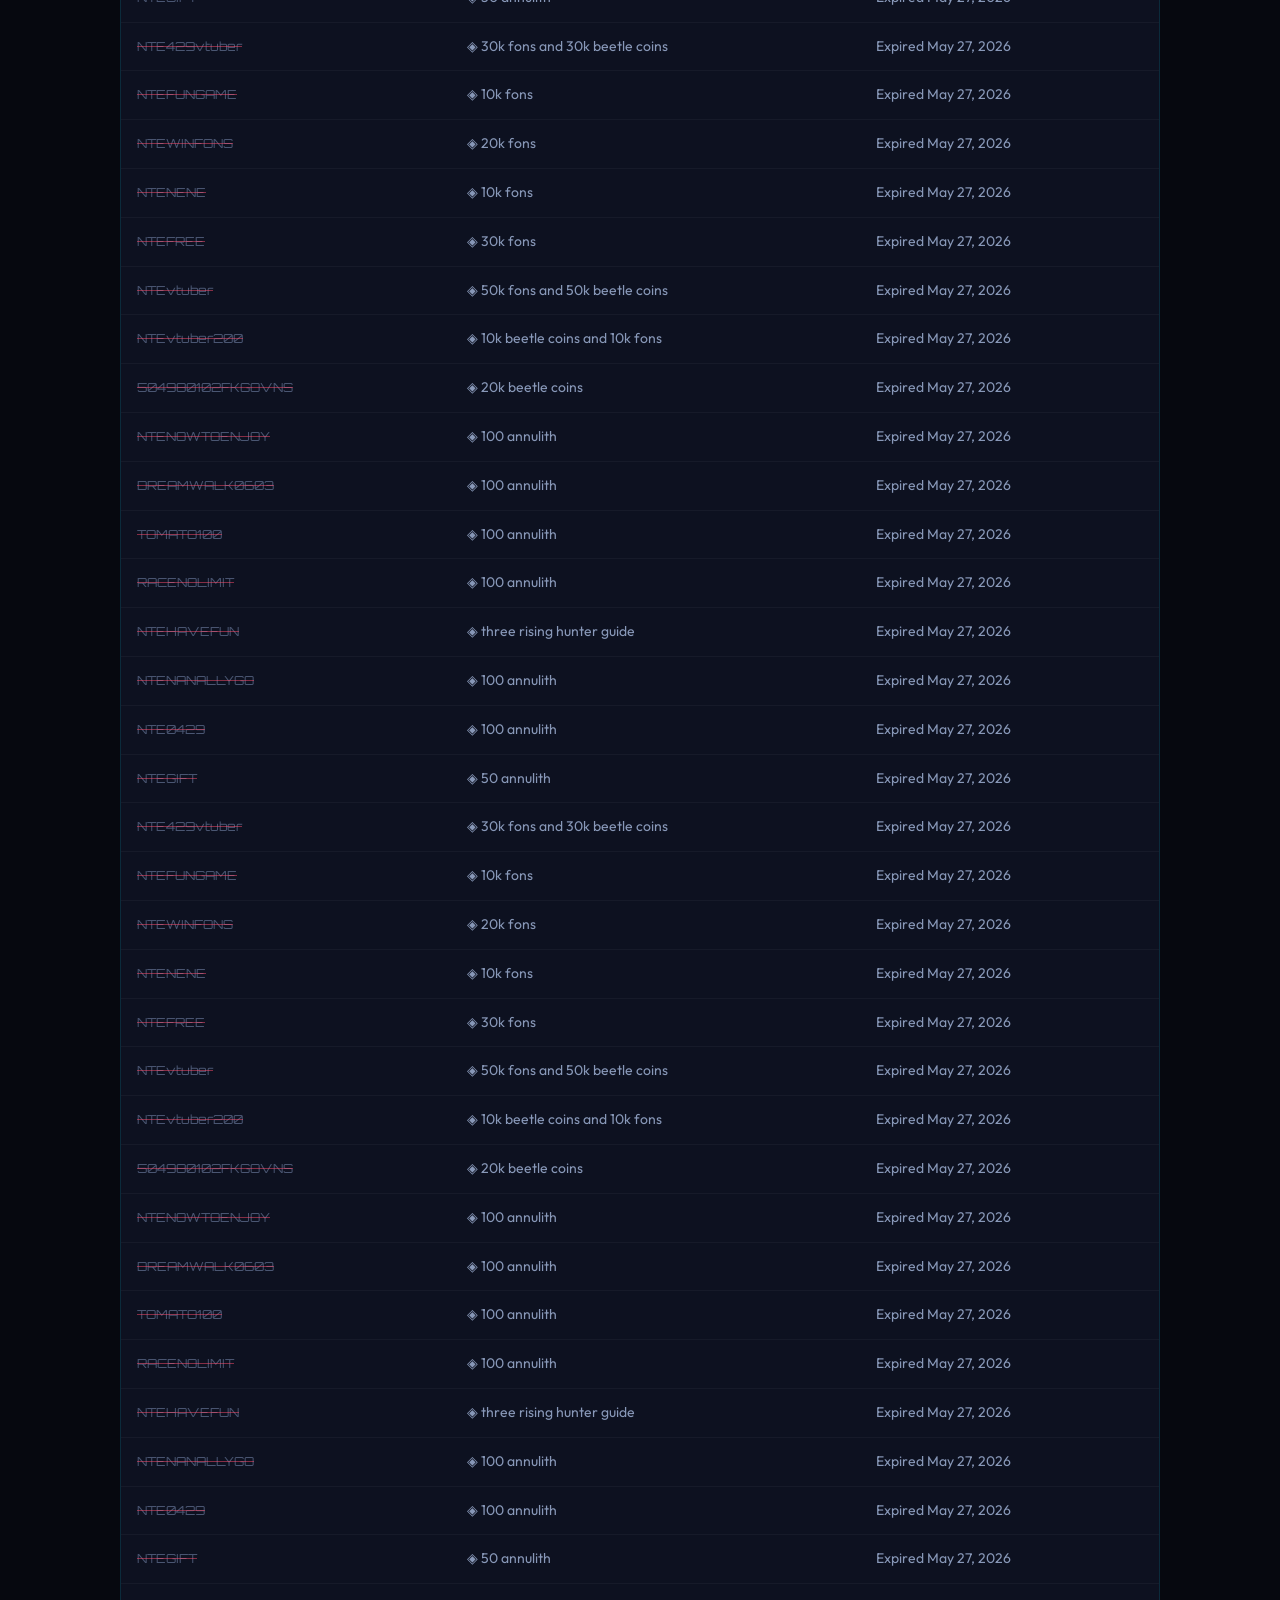
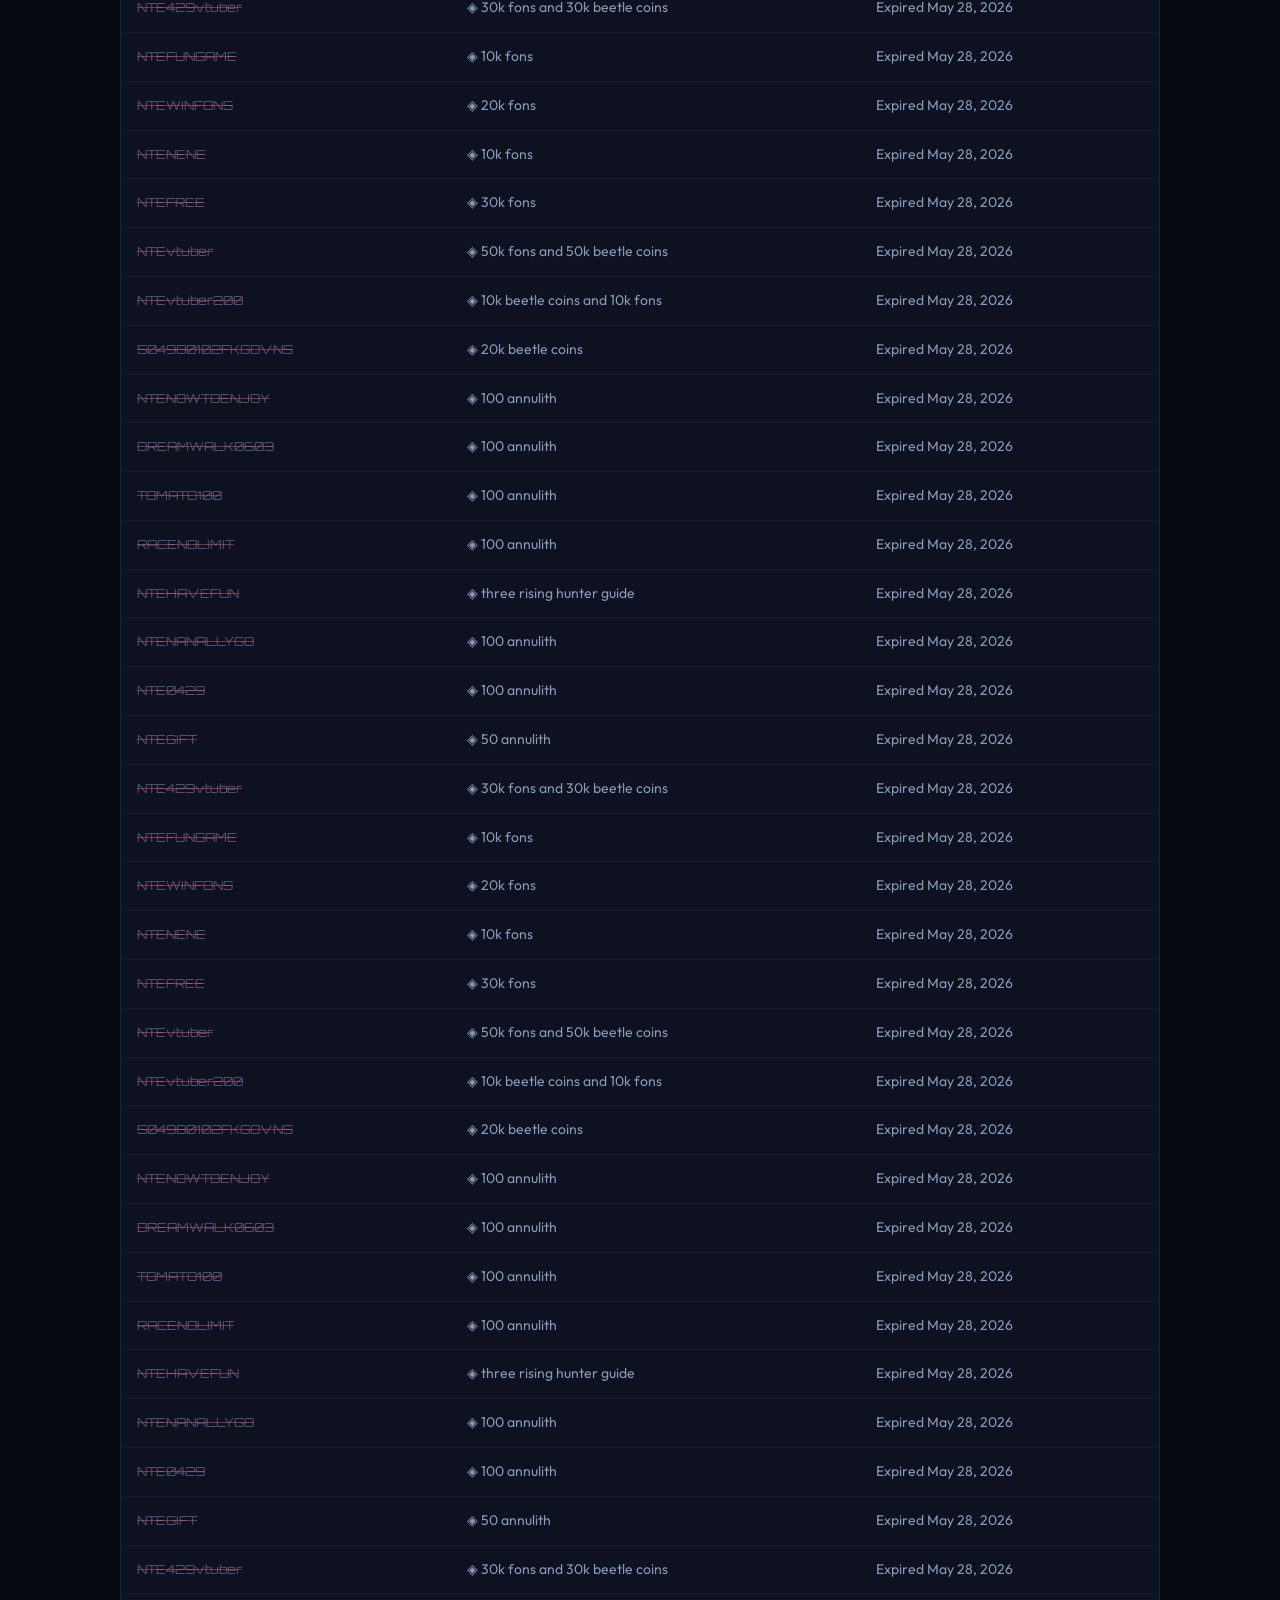
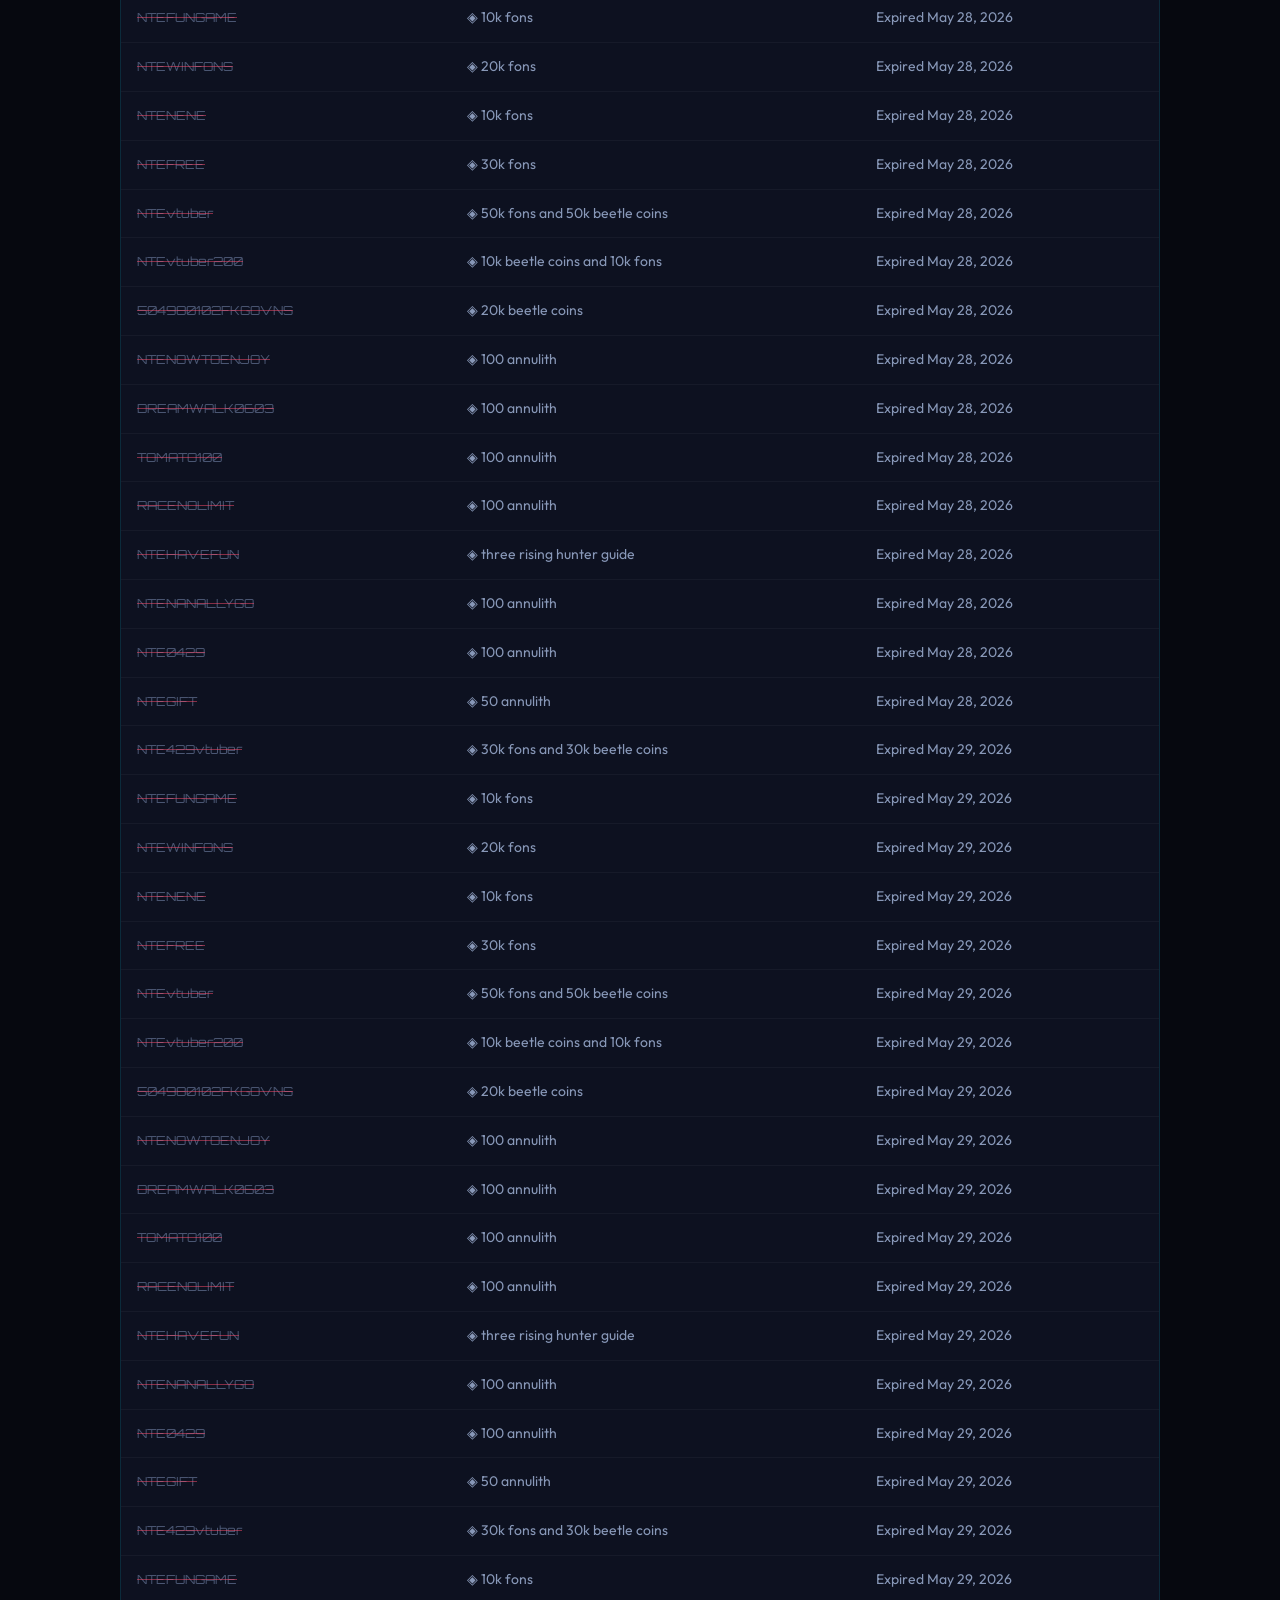
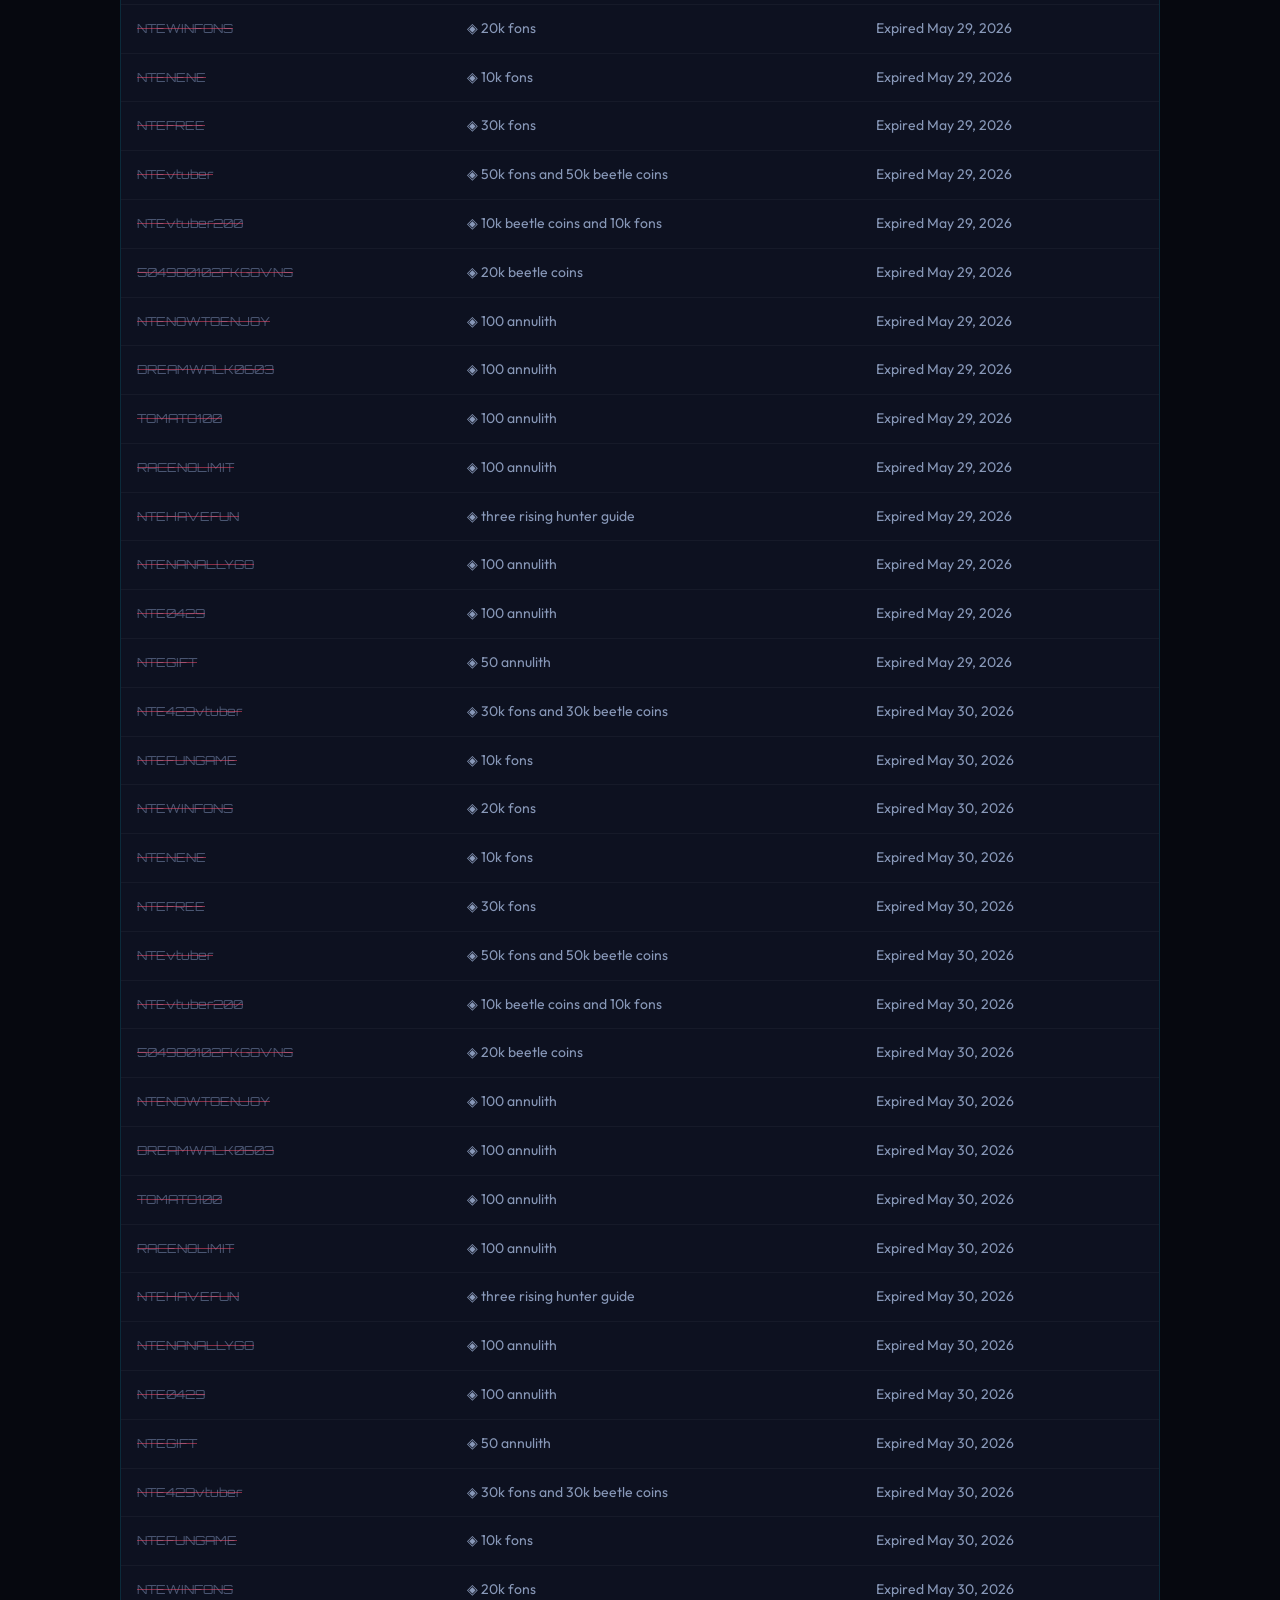
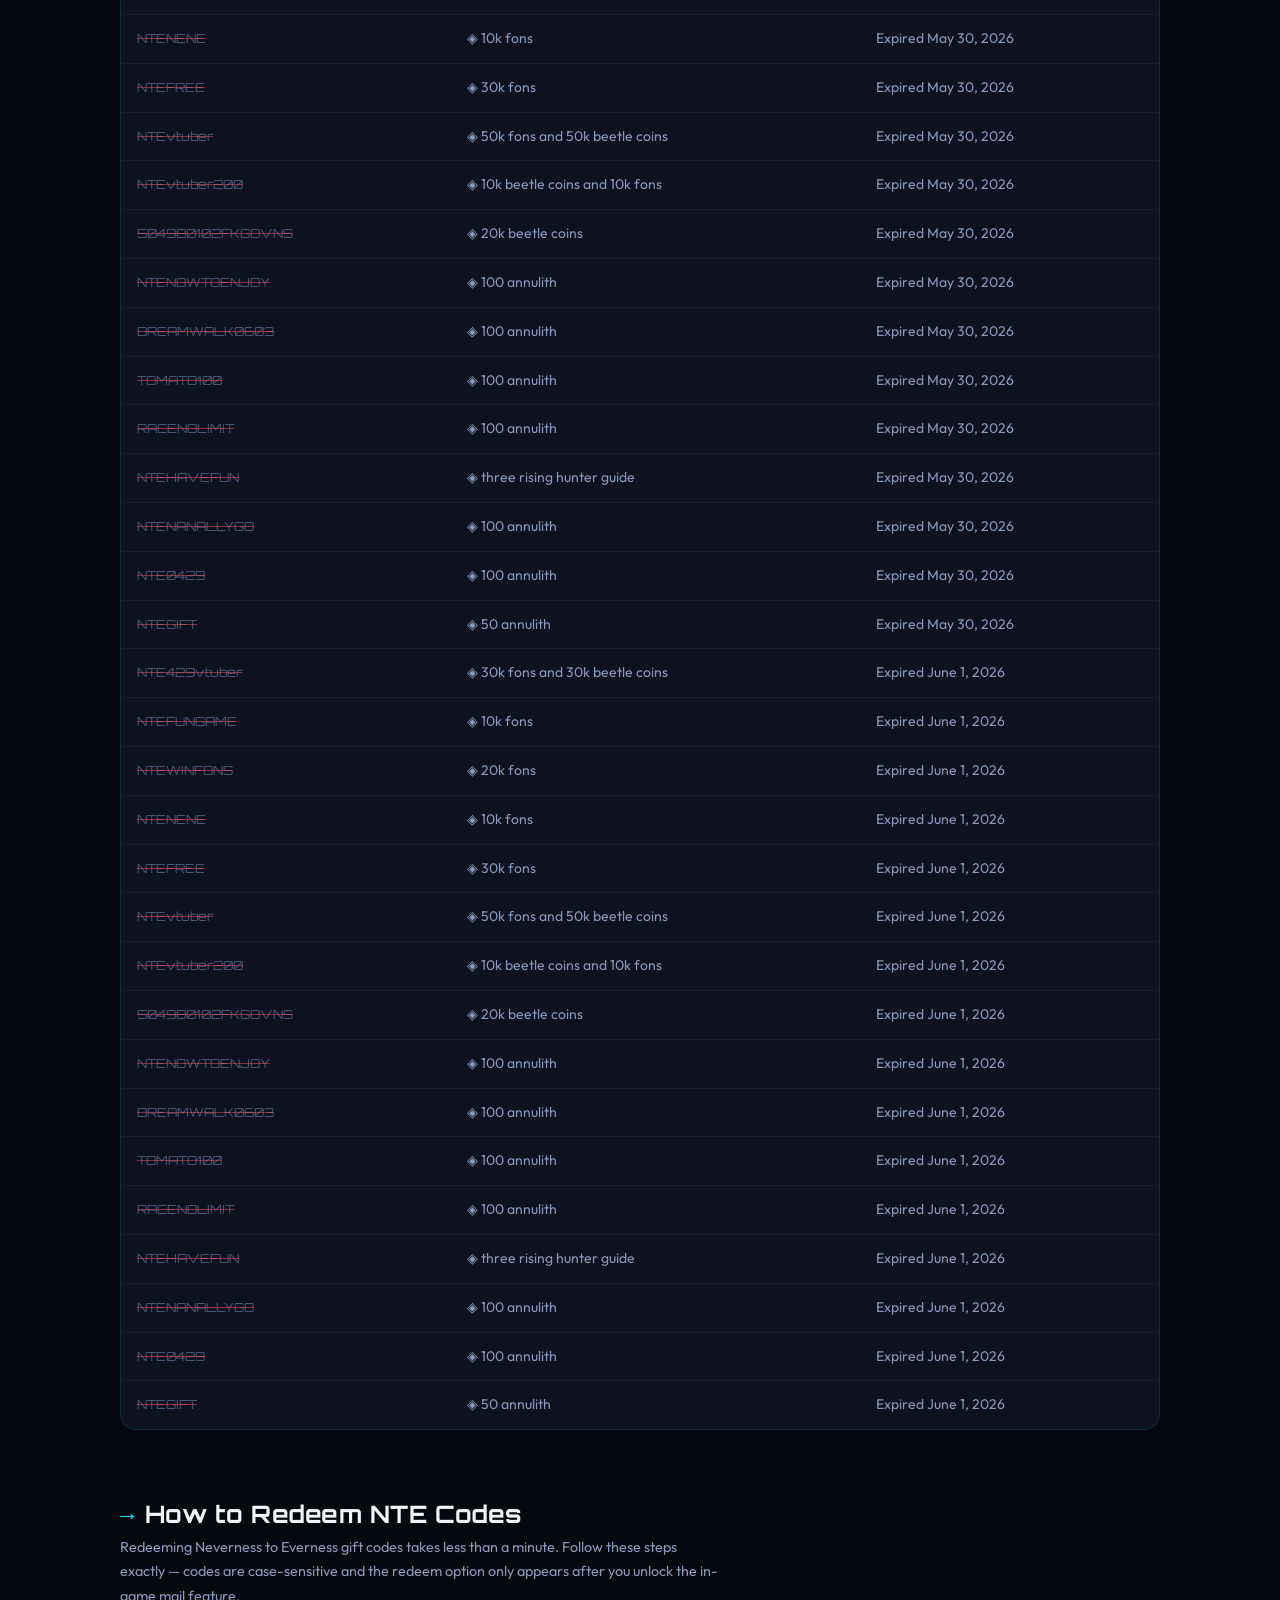
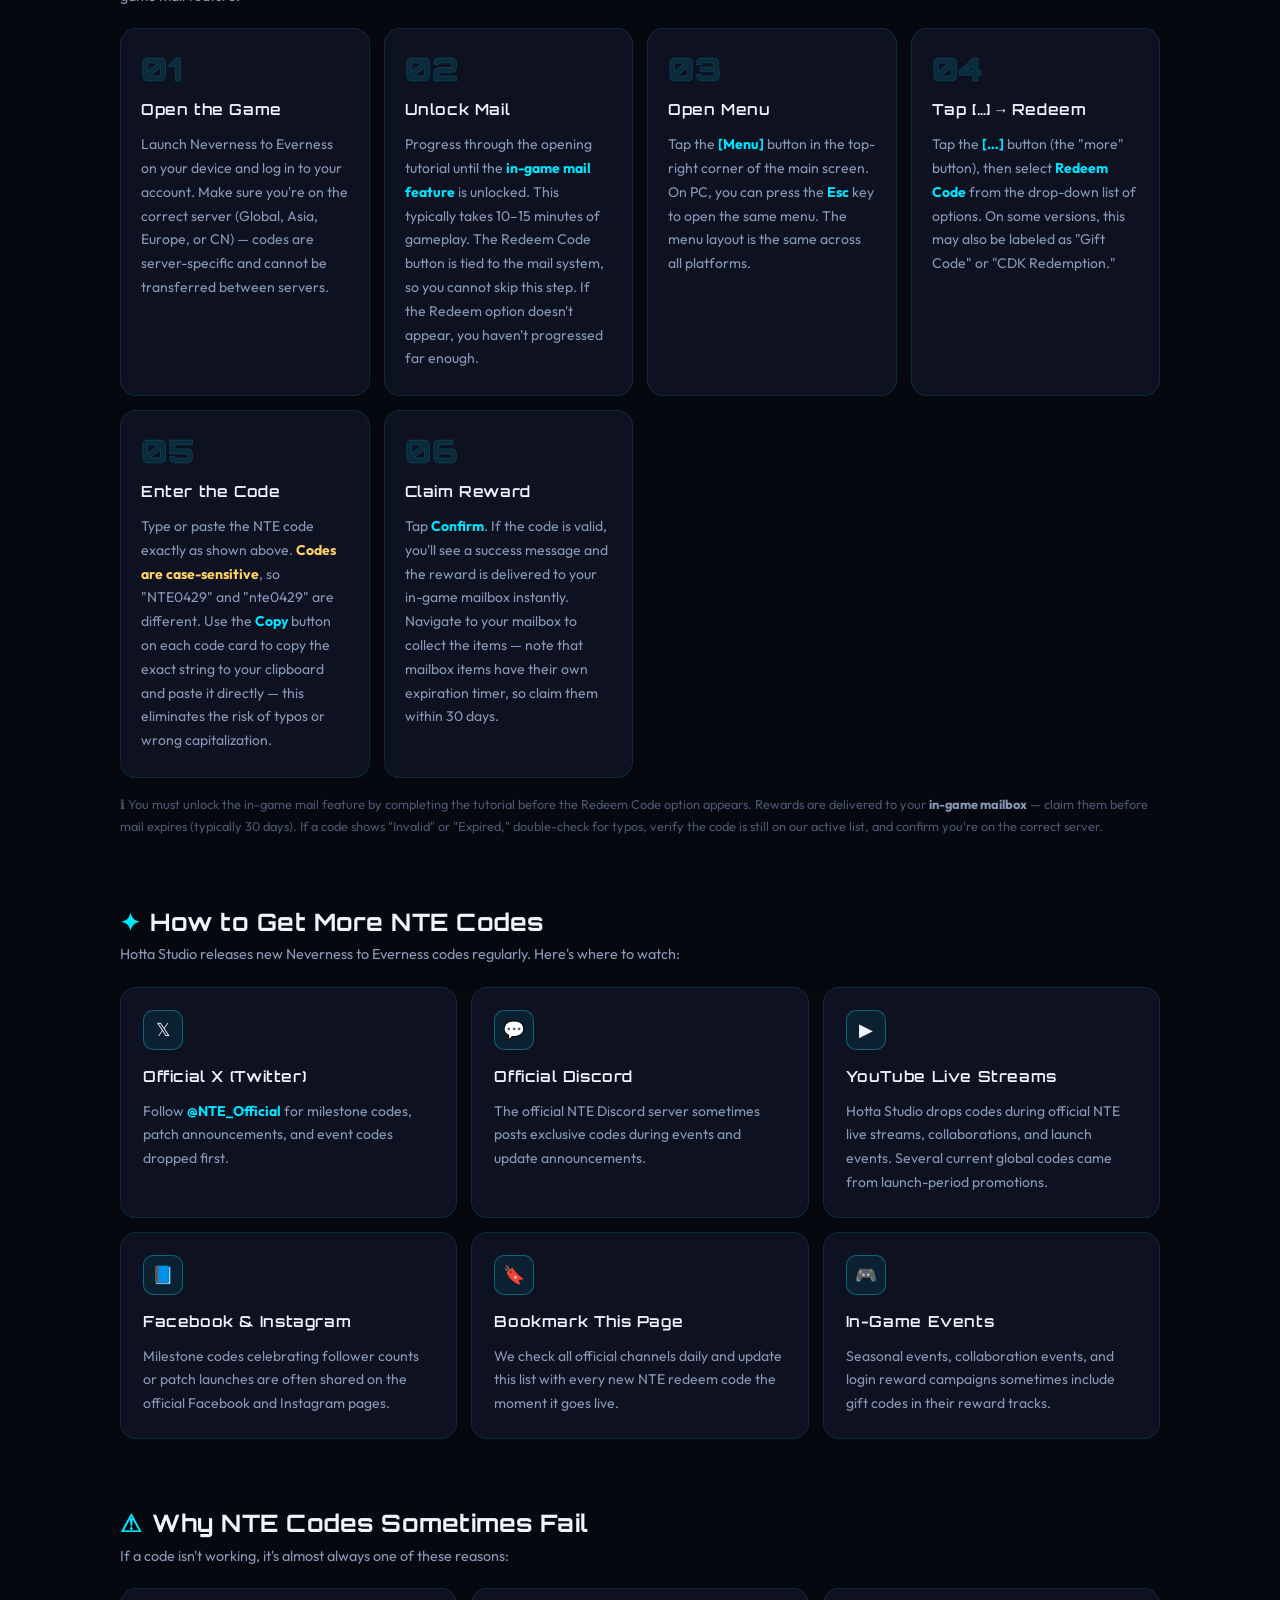
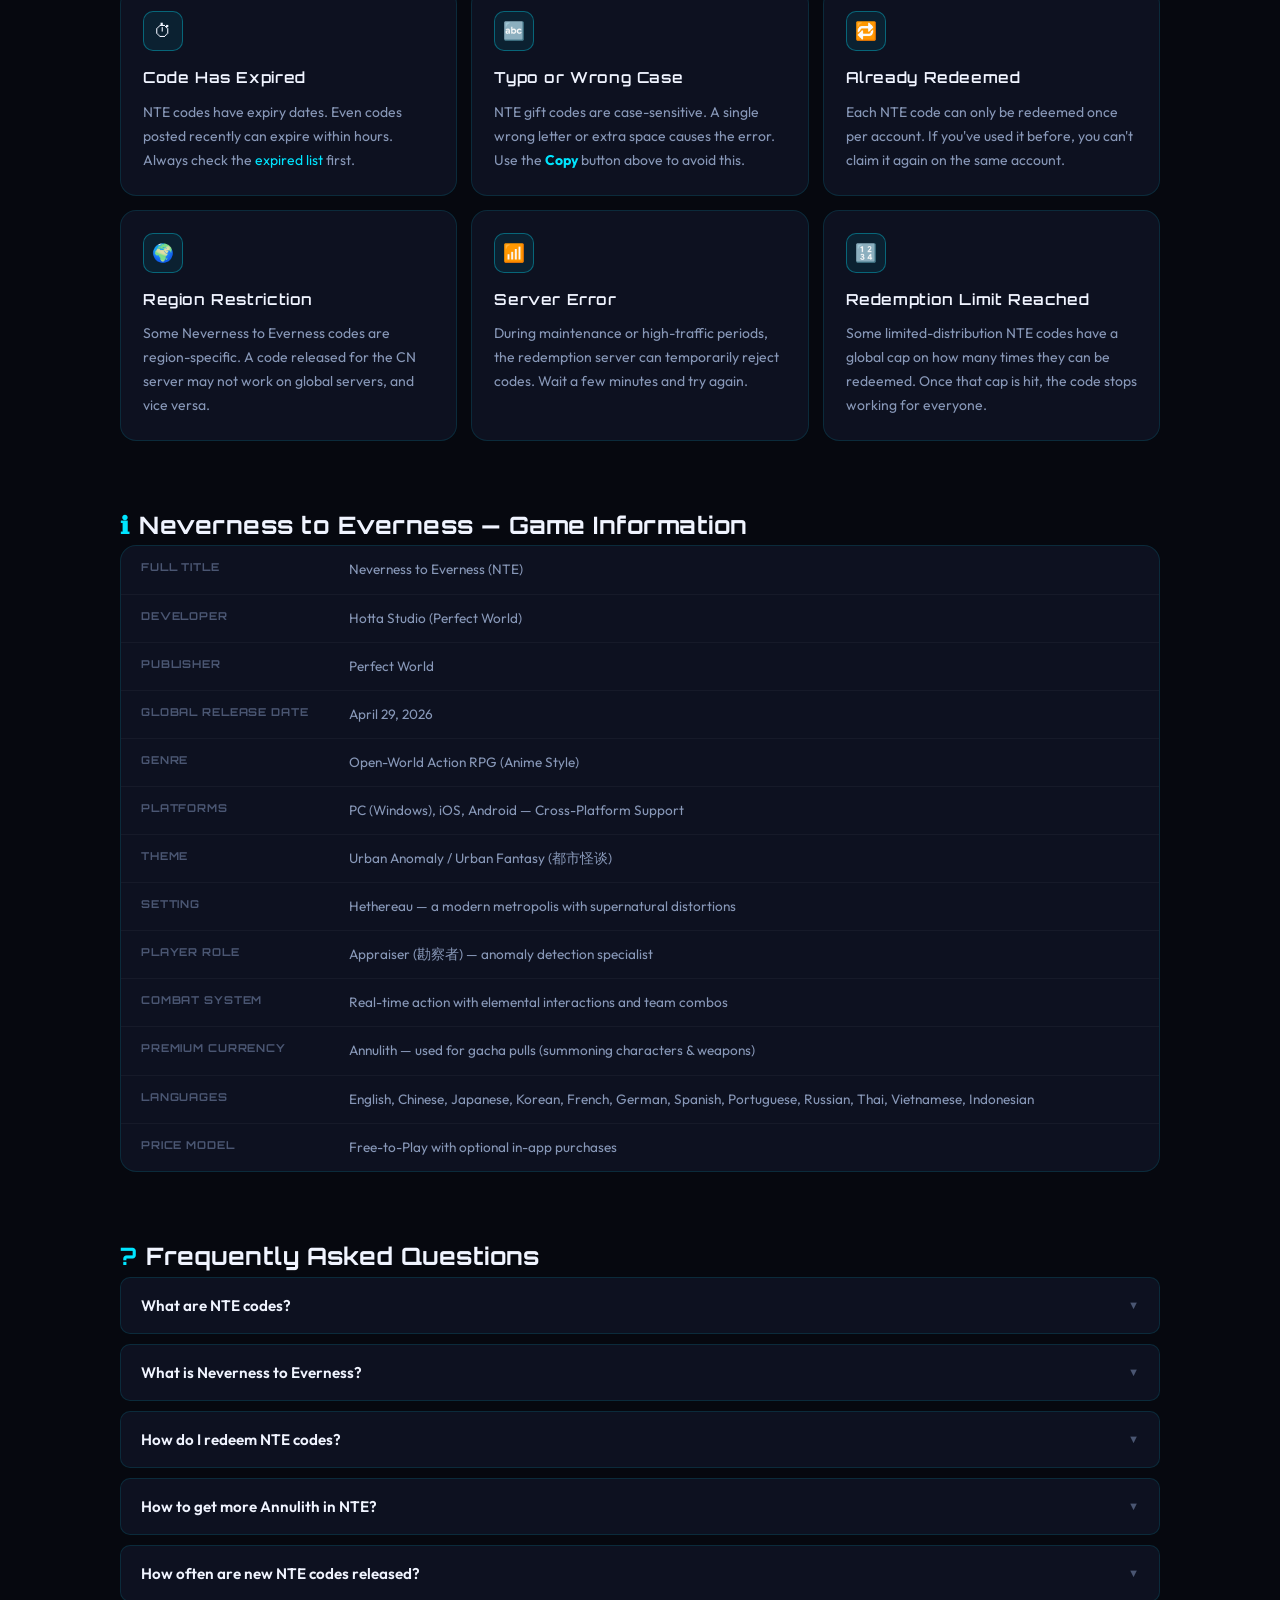
==== commit f1e789ad: "Auto: NTE codes June 1, 2026 (expired:NTE429vtuber,NTEFUNGAME,NTEWINFONS,NTENENE,NTEFREE,NTEvtuber,N" ====
--- a/index.html
+++ b/index.html
@@ -183,7 +183,7 @@
   <!-- STICKY UPDATE BANNER -->
   <div class="update-banner" role="status" aria-live="polite">
     <span class="pulse-dot"></span>
-    Last checked: <strong id="last-checked-utc" data-last-checked-utc="2026-06-01T00:17:53Z">May 1, 2026, 01:04 UTC</strong> &nbsp;·&nbsp; 16 active global codes available — next expiry May 6, 2026
+    Last checked: <strong id="last-checked-utc" data-last-checked-utc="2026-06-01T02:48:20Z">May 1, 2026, 01:04 UTC</strong> &nbsp;·&nbsp; 0 active global codes available — next expiry May 6, 2026
   </div>
 
   <!-- HEADER -->
@@ -672,255 +672,37 @@
 
           
 
-          <article class="code-card">
-            <div class="code-card-top">
-              <span class="status-badge status-active">Active</span>
-            </div>
-            <div class="code-string">NTE429vtuber</div>
-            <div class="code-reward">
-              <div class="code-reward-line"><span class="reward-icon">◈</span> 30k fons and 30k beetle coins</div>
-            </div>
-            <button class="copy-btn" data-code="NTE429vtuber" aria-label="Copy code NTE429vtuber">
-              ⧉ Copy Code
-            </button>
-            <div class="code-updated">New code — added June 1, 2026</div>
-          </article>
-
-          <article class="code-card">
-            <div class="code-card-top">
-              <span class="status-badge status-active">Active</span>
-            </div>
-            <div class="code-string">NTEFUNGAME</div>
-            <div class="code-reward">
-              <div class="code-reward-line"><span class="reward-icon">◈</span> 10k fons</div>
-            </div>
-            <button class="copy-btn" data-code="NTEFUNGAME" aria-label="Copy code NTEFUNGAME">
-              ⧉ Copy Code
-            </button>
-            <div class="code-updated">New code — added June 1, 2026</div>
-          </article>
-
-          <article class="code-card">
-            <div class="code-card-top">
-              <span class="status-badge status-active">Active</span>
-            </div>
-            <div class="code-string">NTEWINFONS</div>
-            <div class="code-reward">
-              <div class="code-reward-line"><span class="reward-icon">◈</span> 20k fons</div>
-            </div>
-            <button class="copy-btn" data-code="NTEWINFONS" aria-label="Copy code NTEWINFONS">
-              ⧉ Copy Code
-            </button>
-            <div class="code-updated">New code — added June 1, 2026</div>
-          </article>
-
-          <article class="code-card">
-            <div class="code-card-top">
-              <span class="status-badge status-active">Active</span>
-            </div>
-            <div class="code-string">NTENENE</div>
-            <div class="code-reward">
-              <div class="code-reward-line"><span class="reward-icon">◈</span> 10k fons</div>
-              <div class="code-reward-line"><span class="reward-icon">◈</span> ten dynamiK</div>
-              <div class="code-reward-line"><span class="reward-icon">◈</span> and ten clicky fries</div>
-            </div>
-            <button class="copy-btn" data-code="NTENENE" aria-label="Copy code NTENENE">
-              ⧉ Copy Code
-            </button>
-            <div class="code-updated">New code — added June 1, 2026</div>
-          </article>
-
-          <article class="code-card">
-            <div class="code-card-top">
-              <span class="status-badge status-active">Active</span>
-            </div>
-            <div class="code-string">NTEFREE</div>
-            <div class="code-reward">
-              <div class="code-reward-line"><span class="reward-icon">◈</span> 30k fons</div>
-            </div>
-            <button class="copy-btn" data-code="NTEFREE" aria-label="Copy code NTEFREE">
-              ⧉ Copy Code
-            </button>
-            <div class="code-updated">New code — added June 1, 2026</div>
-          </article>
-
-          <article class="code-card">
-            <div class="code-card-top">
-              <span class="status-badge status-active">Active</span>
-            </div>
-            <div class="code-string">NTEvtuber</div>
-            <div class="code-reward">
-              <div class="code-reward-line"><span class="reward-icon">◈</span> 50k fons and 50k beetle coins</div>
-            </div>
-            <button class="copy-btn" data-code="NTEvtuber" aria-label="Copy code NTEvtuber">
-              ⧉ Copy Code
-            </button>
-            <div class="code-updated">New code — added June 1, 2026</div>
-          </article>
-
-          <article class="code-card">
-            <div class="code-card-top">
-              <span class="status-badge status-active">Active</span>
-            </div>
-            <div class="code-string">NTEvtuber200</div>
-            <div class="code-reward">
-              <div class="code-reward-line"><span class="reward-icon">◈</span> 10k beetle coins and 10k fons</div>
-            </div>
-            <button class="copy-btn" data-code="NTEvtuber200" aria-label="Copy code NTEvtuber200">
-              ⧉ Copy Code
-            </button>
-            <div class="code-updated">New code — added June 1, 2026</div>
-          </article>
-
-          <article class="code-card">
-            <div class="code-card-top">
-              <span class="status-badge status-active">Active</span>
-            </div>
-            <div class="code-string">504980102FKGOVNS</div>
-            <div class="code-reward">
-              <div class="code-reward-line"><span class="reward-icon">◈</span> 20k beetle coins</div>
-              <div class="code-reward-line"><span class="reward-icon">◈</span> one gubichi original flavor chips</div>
-              <div class="code-reward-line"><span class="reward-icon">◈</span> and 30 annulith</div>
-            </div>
-            <button class="copy-btn" data-code="504980102FKGOVNS" aria-label="Copy code 504980102FKGOVNS">
-              ⧉ Copy Code
-            </button>
-            <div class="code-updated">New code — added June 1, 2026</div>
-          </article>
-
-          <article class="code-card">
-            <div class="code-card-top">
-              <span class="status-badge status-active">Active</span>
-            </div>
-            <div class="code-string">NTENOWTOENJOY</div>
-            <div class="code-reward">
-              <div class="code-reward-line"><span class="reward-icon">◈</span> 100 annulith</div>
-              <div class="code-reward-line"><span class="reward-icon">◈</span> five rising hunter guides</div>
-              <div class="code-reward-line"><span class="reward-icon">◈</span> five light dye</div>
-              <div class="code-reward-line"><span class="reward-icon">◈</span> and 6k beetle coins</div>
-            </div>
-            <button class="copy-btn" data-code="NTENOWTOENJOY" aria-label="Copy code NTENOWTOENJOY">
-              ⧉ Copy Code
-            </button>
-            <div class="code-updated">New code — added June 1, 2026</div>
-          </article>
-
-          <article class="code-card">
-            <div class="code-card-top">
-              <span class="status-badge status-active">Active</span>
-            </div>
-            <div class="code-string">DREAMWALK0603</div>
-            <div class="code-reward">
-              <div class="code-reward-line"><span class="reward-icon">◈</span> 100 annulith</div>
-              <div class="code-reward-line"><span class="reward-icon">◈</span> five rising hunter guides</div>
-              <div class="code-reward-line"><span class="reward-icon">◈</span> five light dye</div>
-              <div class="code-reward-line"><span class="reward-icon">◈</span> and 4k beetle coin</div>
-            </div>
-            <button class="copy-btn" data-code="DREAMWALK0603" aria-label="Copy code DREAMWALK0603">
-              ⧉ Copy Code
-            </button>
-            <div class="code-updated">New code — added June 1, 2026</div>
-          </article>
-
-          <article class="code-card">
-            <div class="code-card-top">
-              <span class="status-badge status-active">Active</span>
-            </div>
-            <div class="code-string">TOMATO100</div>
-            <div class="code-reward">
-              <div class="code-reward-line"><span class="reward-icon">◈</span> 100 annulith</div>
-              <div class="code-reward-line"><span class="reward-icon">◈</span> five senior hunter guides</div>
-              <div class="code-reward-line"><span class="reward-icon">◈</span> five colorless dye</div>
-              <div class="code-reward-line"><span class="reward-icon">◈</span> and 6k beetle coin</div>
-            </div>
-            <button class="copy-btn" data-code="TOMATO100" aria-label="Copy code TOMATO100">
-              ⧉ Copy Code
-            </button>
-            <div class="code-updated">New code — added June 1, 2026</div>
-          </article>
-
-          <article class="code-card">
-            <div class="code-card-top">
-              <span class="status-badge status-active">Active</span>
-            </div>
-            <div class="code-string">RACENOLIMIT</div>
-            <div class="code-reward">
-              <div class="code-reward-line"><span class="reward-icon">◈</span> 100 annulith</div>
-              <div class="code-reward-line"><span class="reward-icon">◈</span> two elite hunter guides</div>
-              <div class="code-reward-line"><span class="reward-icon">◈</span> two chaotic dye</div>
-              <div class="code-reward-line"><span class="reward-icon">◈</span> and 12k beetle coin</div>
-            </div>
-            <button class="copy-btn" data-code="RACENOLIMIT" aria-label="Copy code RACENOLIMIT">
-              ⧉ Copy Code
-            </button>
-            <div class="code-updated">New code — added June 1, 2026</div>
-          </article>
-
-          <article class="code-card">
-            <div class="code-card-top">
-              <span class="status-badge status-active">Active</span>
-            </div>
-            <div class="code-string">NTEHAVEFUN</div>
-            <div class="code-reward">
-              <div class="code-reward-line"><span class="reward-icon">◈</span> three rising hunter guide</div>
-              <div class="code-reward-line"><span class="reward-icon">◈</span> three light dyes</div>
-              <div class="code-reward-line"><span class="reward-icon">◈</span> and three manhole thugs</div>
-            </div>
-            <button class="copy-btn" data-code="NTEHAVEFUN" aria-label="Copy code NTEHAVEFUN">
-              ⧉ Copy Code
-            </button>
-            <div class="code-updated">New code — added June 1, 2026</div>
-          </article>
-
-          <article class="code-card">
-            <div class="code-card-top">
-              <span class="status-badge status-active">Active</span>
-            </div>
-            <div class="code-string">NTENANALLYGO</div>
-            <div class="code-reward">
-              <div class="code-reward-line"><span class="reward-icon">◈</span> 100 annulith</div>
-              <div class="code-reward-line"><span class="reward-icon">◈</span> five senior hunter guides</div>
-              <div class="code-reward-line"><span class="reward-icon">◈</span> five colorless dye</div>
-              <div class="code-reward-line"><span class="reward-icon">◈</span> and 6k beetle coins</div>
-            </div>
-            <button class="copy-btn" data-code="NTENANALLYGO" aria-label="Copy code NTENANALLYGO">
-              ⧉ Copy Code
-            </button>
-            <div class="code-updated">New code — added June 1, 2026</div>
-          </article>
-
-          <article class="code-card">
-            <div class="code-card-top">
-              <span class="status-badge status-active">Active</span>
-            </div>
-            <div class="code-string">NTE0429</div>
-            <div class="code-reward">
-              <div class="code-reward-line"><span class="reward-icon">◈</span> 100 annulith</div>
-              <div class="code-reward-line"><span class="reward-icon">◈</span> five elite hunter guides</div>
-              <div class="code-reward-line"><span class="reward-icon">◈</span> two chaotic dye</div>
-              <div class="code-reward-line"><span class="reward-icon">◈</span> and 12k beetle coins</div>
-            </div>
-            <button class="copy-btn" data-code="NTE0429" aria-label="Copy code NTE0429">
-              ⧉ Copy Code
-            </button>
-            <div class="code-updated">New code — added June 1, 2026</div>
-          </article>
-
-          <article class="code-card">
-            <div class="code-card-top">
-              <span class="status-badge status-active">Active</span>
-            </div>
-            <div class="code-string">NTEGIFT</div>
-            <div class="code-reward">
-              <div class="code-reward-line"><span class="reward-icon">◈</span> 50 annulith</div>
-              <div class="code-reward-line"><span class="reward-icon">◈</span> five rising hunter guides</div>
-              <div class="code-reward-line"><span class="reward-icon">◈</span> and five light dye</div>
-            </div>
-            <button class="copy-btn" data-code="NTEGIFT" aria-label="Copy code NTEGIFT">
-              ⧉ Copy Code
-            </button>
-            <div class="code-updated">New code — added June 1, 2026</div>
-          </article>
+          
+
+          
+
+          
+
+          
+
+          
+
+          
+
+          
+
+          
+
+          
+
+          
+
+          
+
+          
+
+          
+
+          
+
+          
+
+          
 
 </div>
 
@@ -1955,6 +1737,86 @@
             <td><span class="expired-code-str">NTEGIFT</span></td>
             <td>◈ 50 annulith</td>
             <td>Expired May 30, 2026</td>
+          </tr>
+                    <tr>
+            <td><span class="expired-code-str">NTE429vtuber</span></td>
+            <td>◈ 30k fons and 30k beetle coins</td>
+            <td>Expired June 1, 2026</td>
+          </tr>
+          <tr>
+            <td><span class="expired-code-str">NTEFUNGAME</span></td>
+            <td>◈ 10k fons</td>
+            <td>Expired June 1, 2026</td>
+          </tr>
+          <tr>
+            <td><span class="expired-code-str">NTEWINFONS</span></td>
+            <td>◈ 20k fons</td>
+            <td>Expired June 1, 2026</td>
+          </tr>
+          <tr>
+            <td><span class="expired-code-str">NTENENE</span></td>
+            <td>◈ 10k fons</td>
+            <td>Expired June 1, 2026</td>
+          </tr>
+          <tr>
+            <td><span class="expired-code-str">NTEFREE</span></td>
+            <td>◈ 30k fons</td>
+            <td>Expired June 1, 2026</td>
+          </tr>
+          <tr>
+            <td><span class="expired-code-str">NTEvtuber</span></td>
+            <td>◈ 50k fons and 50k beetle coins</td>
+            <td>Expired June 1, 2026</td>
+          </tr>
+          <tr>
+            <td><span class="expired-code-str">NTEvtuber200</span></td>
+            <td>◈ 10k beetle coins and 10k fons</td>
+            <td>Expired June 1, 2026</td>
+          </tr>
+          <tr>
+            <td><span class="expired-code-str">504980102FKGOVNS</span></td>
+            <td>◈ 20k beetle coins</td>
+            <td>Expired June 1, 2026</td>
+          </tr>
+          <tr>
+            <td><span class="expired-code-str">NTENOWTOENJOY</span></td>
+            <td>◈ 100 annulith</td>
+            <td>Expired June 1, 2026</td>
+          </tr>
+          <tr>
+            <td><span class="expired-code-str">DREAMWALK0603</span></td>
+            <td>◈ 100 annulith</td>
+            <td>Expired June 1, 2026</td>
+          </tr>
+          <tr>
+            <td><span class="expired-code-str">TOMATO100</span></td>
+            <td>◈ 100 annulith</td>
+            <td>Expired June 1, 2026</td>
+          </tr>
+          <tr>
+            <td><span class="expired-code-str">RACENOLIMIT</span></td>
+            <td>◈ 100 annulith</td>
+            <td>Expired June 1, 2026</td>
+          </tr>
+          <tr>
+            <td><span class="expired-code-str">NTEHAVEFUN</span></td>
+            <td>◈ three rising hunter guide</td>
+            <td>Expired June 1, 2026</td>
+          </tr>
+          <tr>
+            <td><span class="expired-code-str">NTENANALLYGO</span></td>
+            <td>◈ 100 annulith</td>
+            <td>Expired June 1, 2026</td>
+          </tr>
+          <tr>
+            <td><span class="expired-code-str">NTE0429</span></td>
+            <td>◈ 100 annulith</td>
+            <td>Expired June 1, 2026</td>
+          </tr>
+          <tr>
+            <td><span class="expired-code-str">NTEGIFT</span></td>
+            <td>◈ 50 annulith</td>
+            <td>Expired June 1, 2026</td>
           </tr>
           </tbody>
         </table>
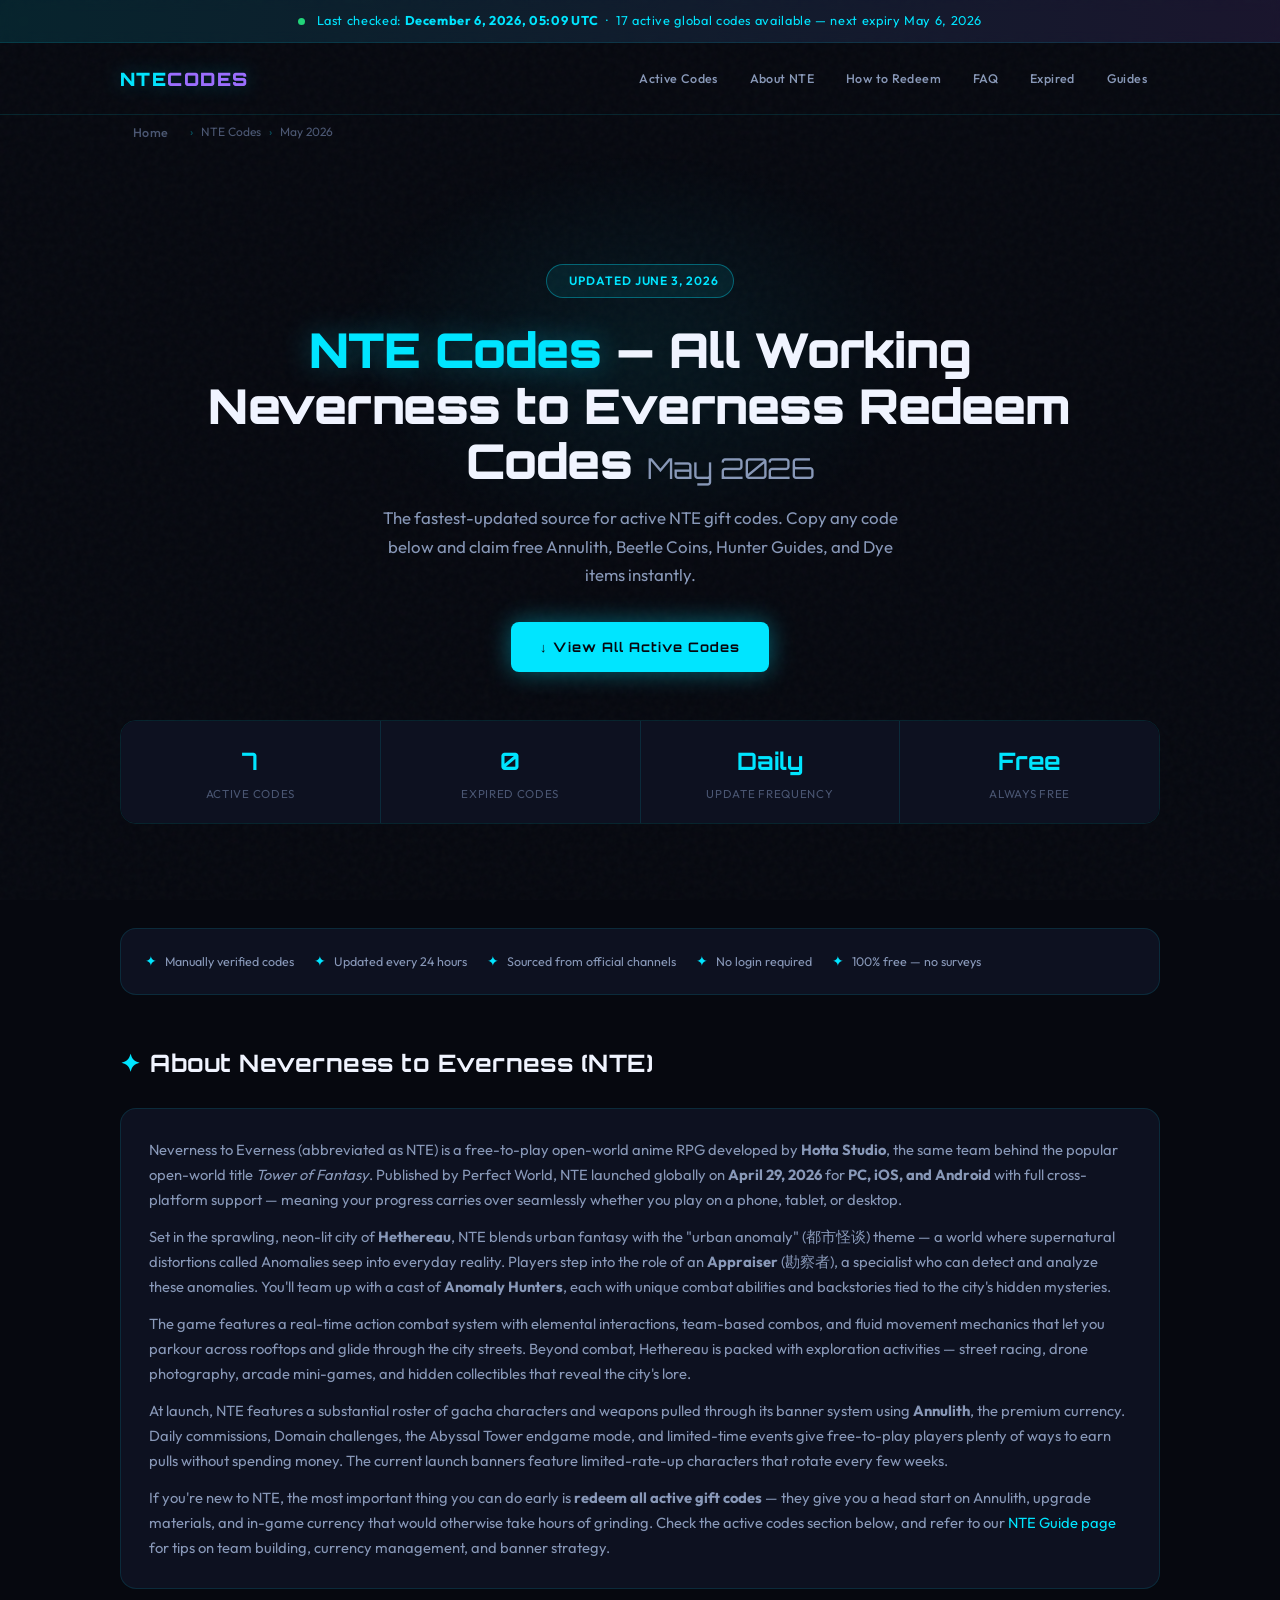
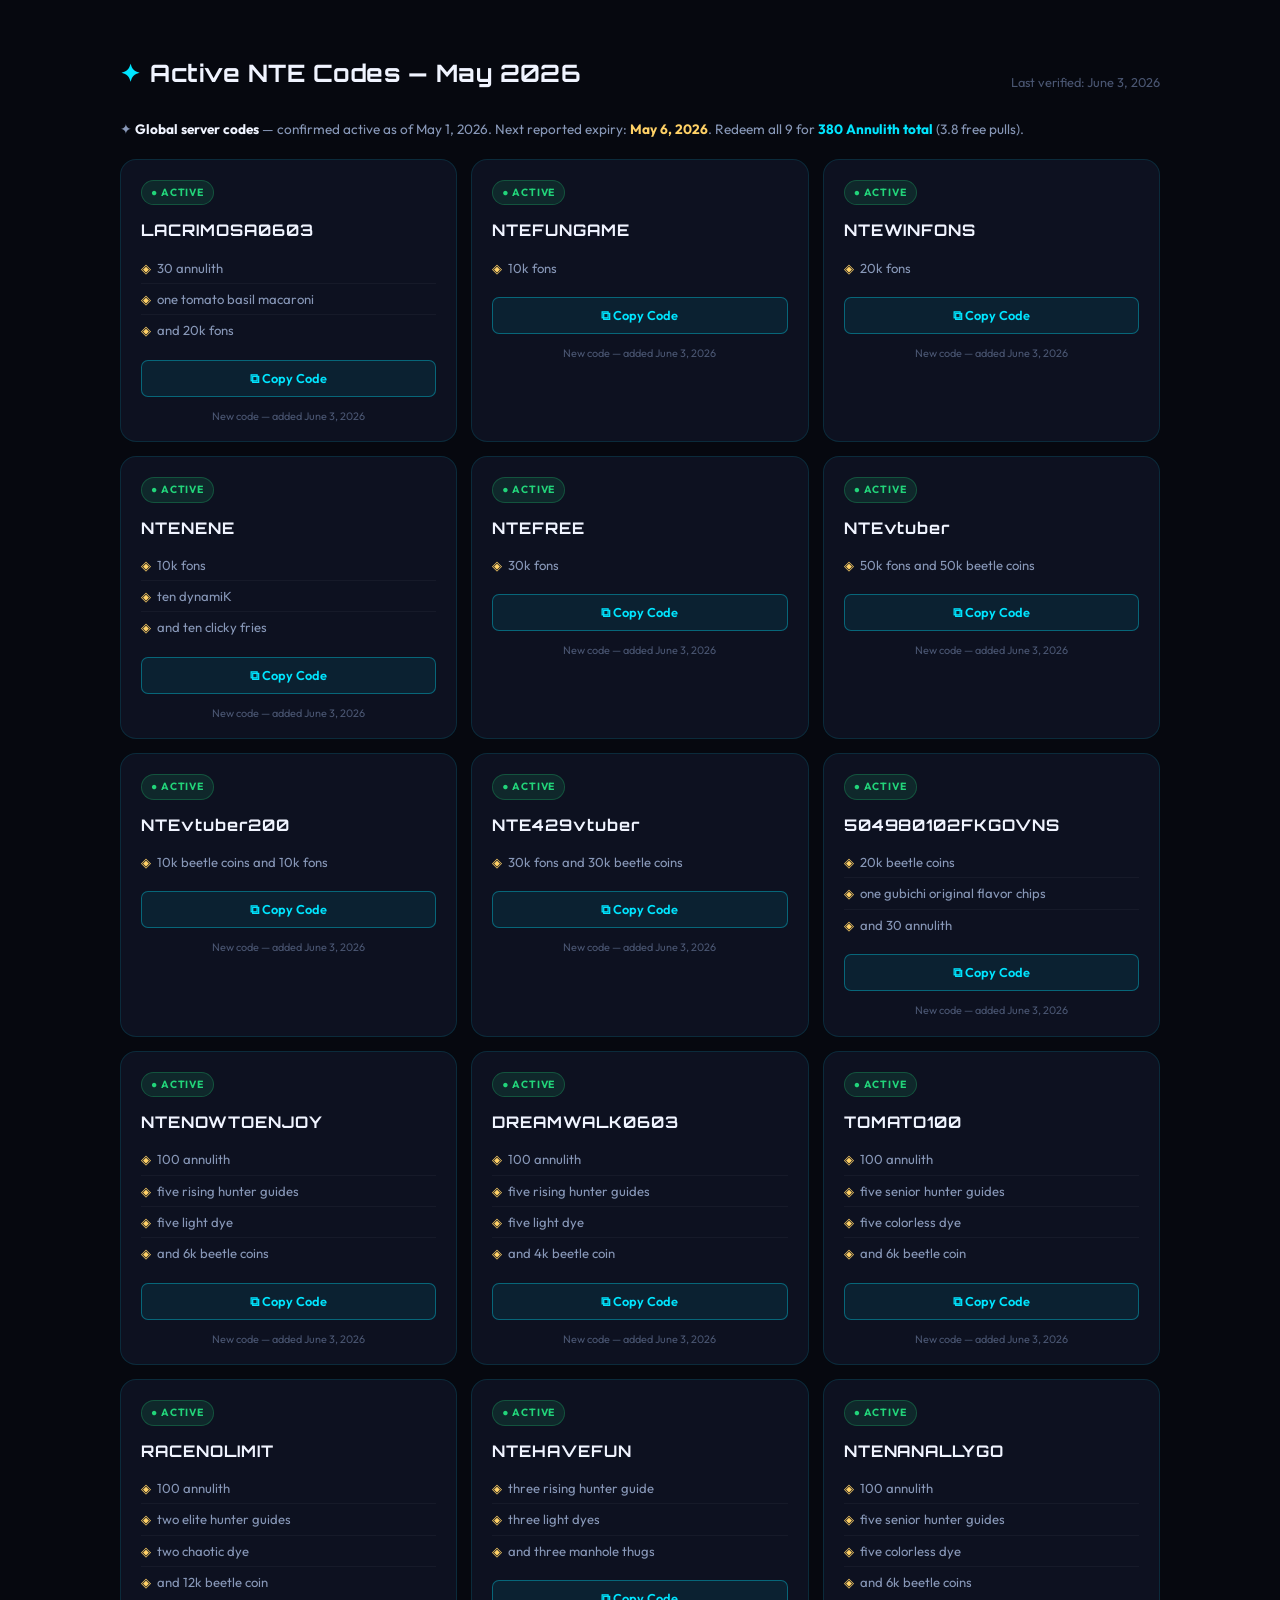
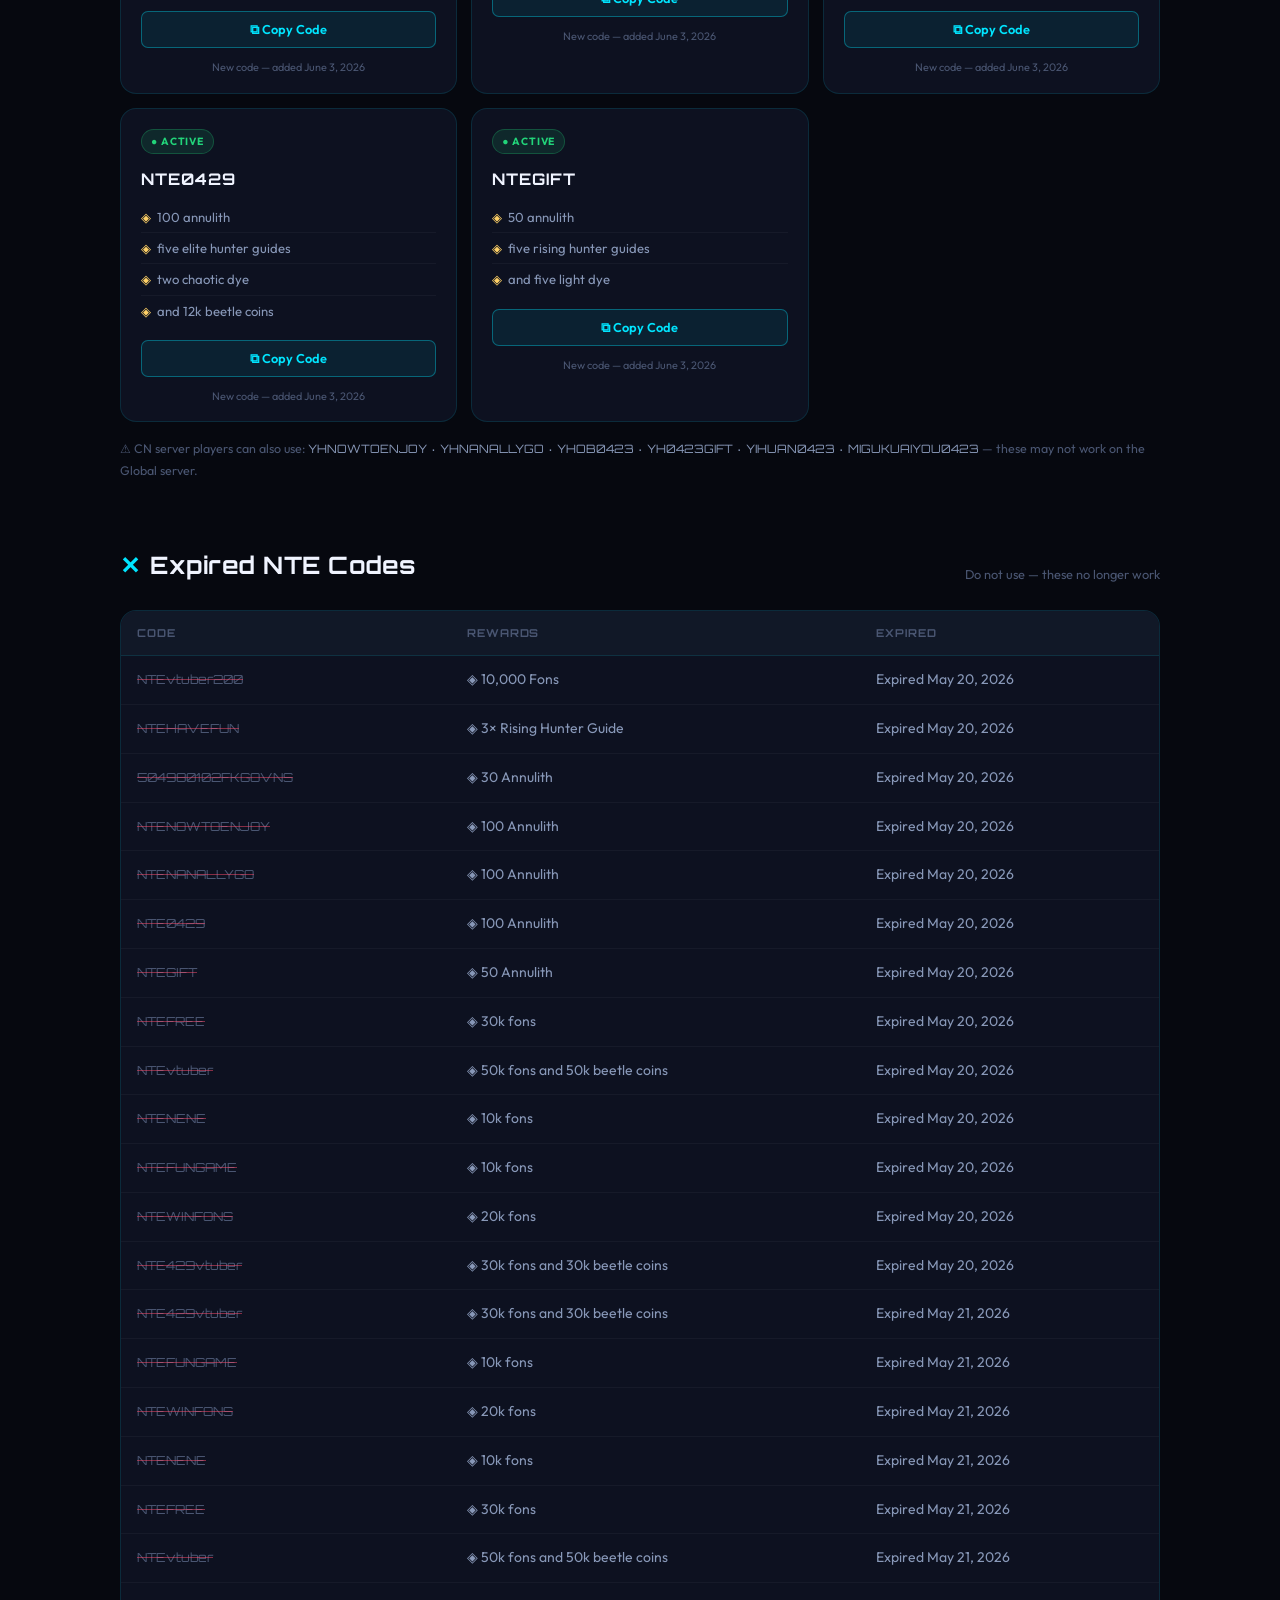
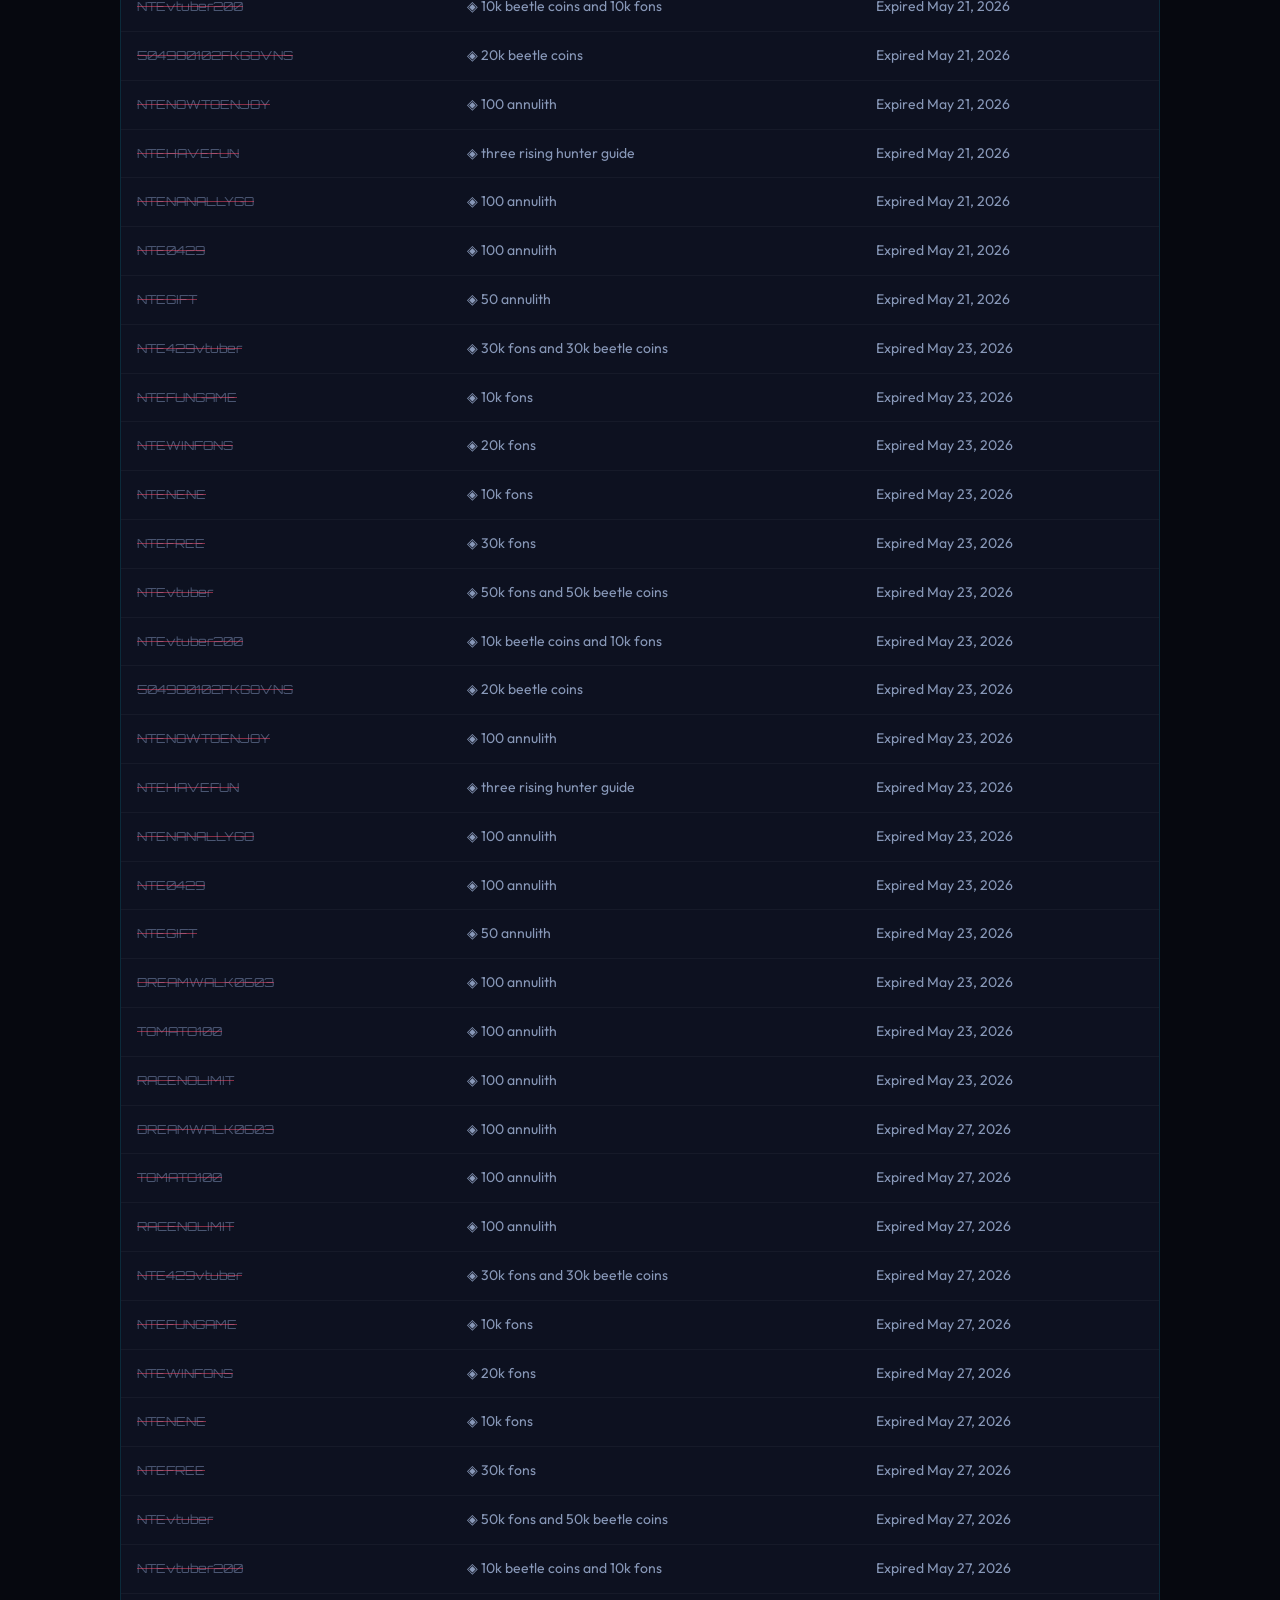
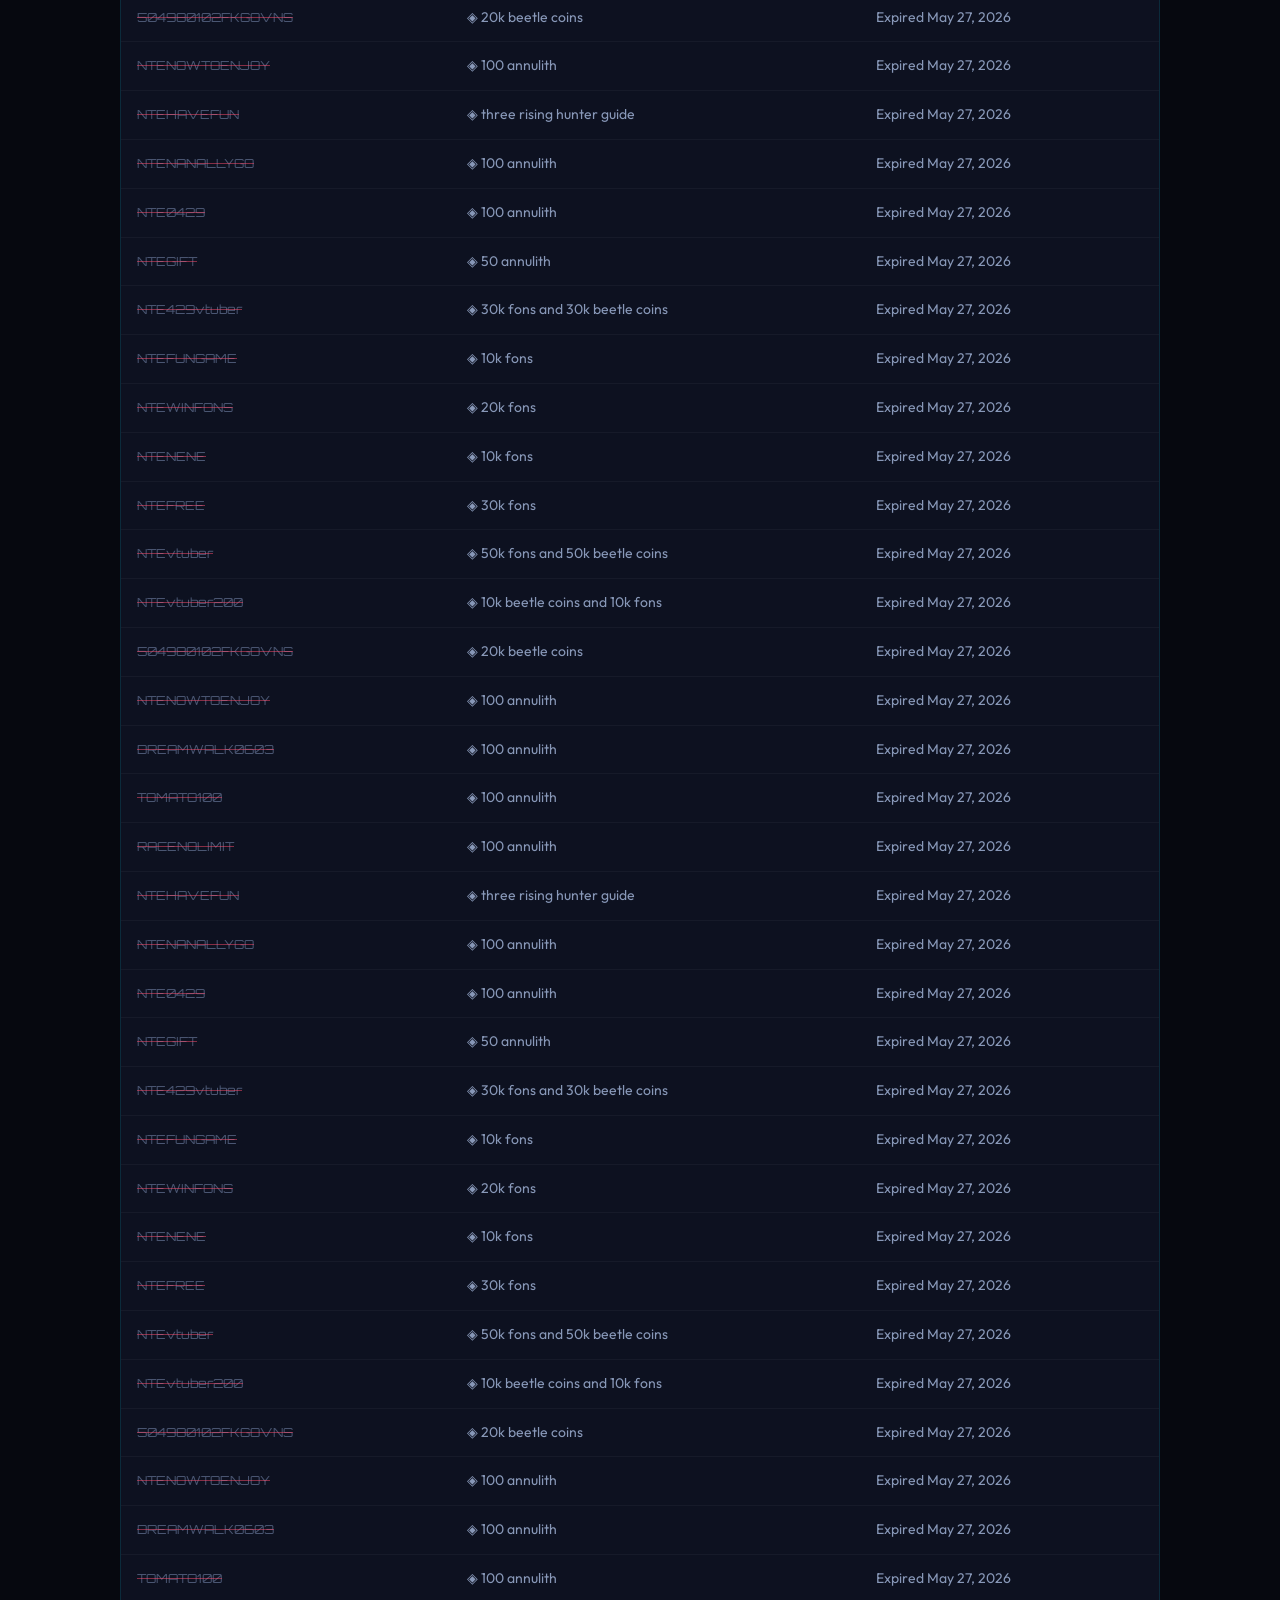
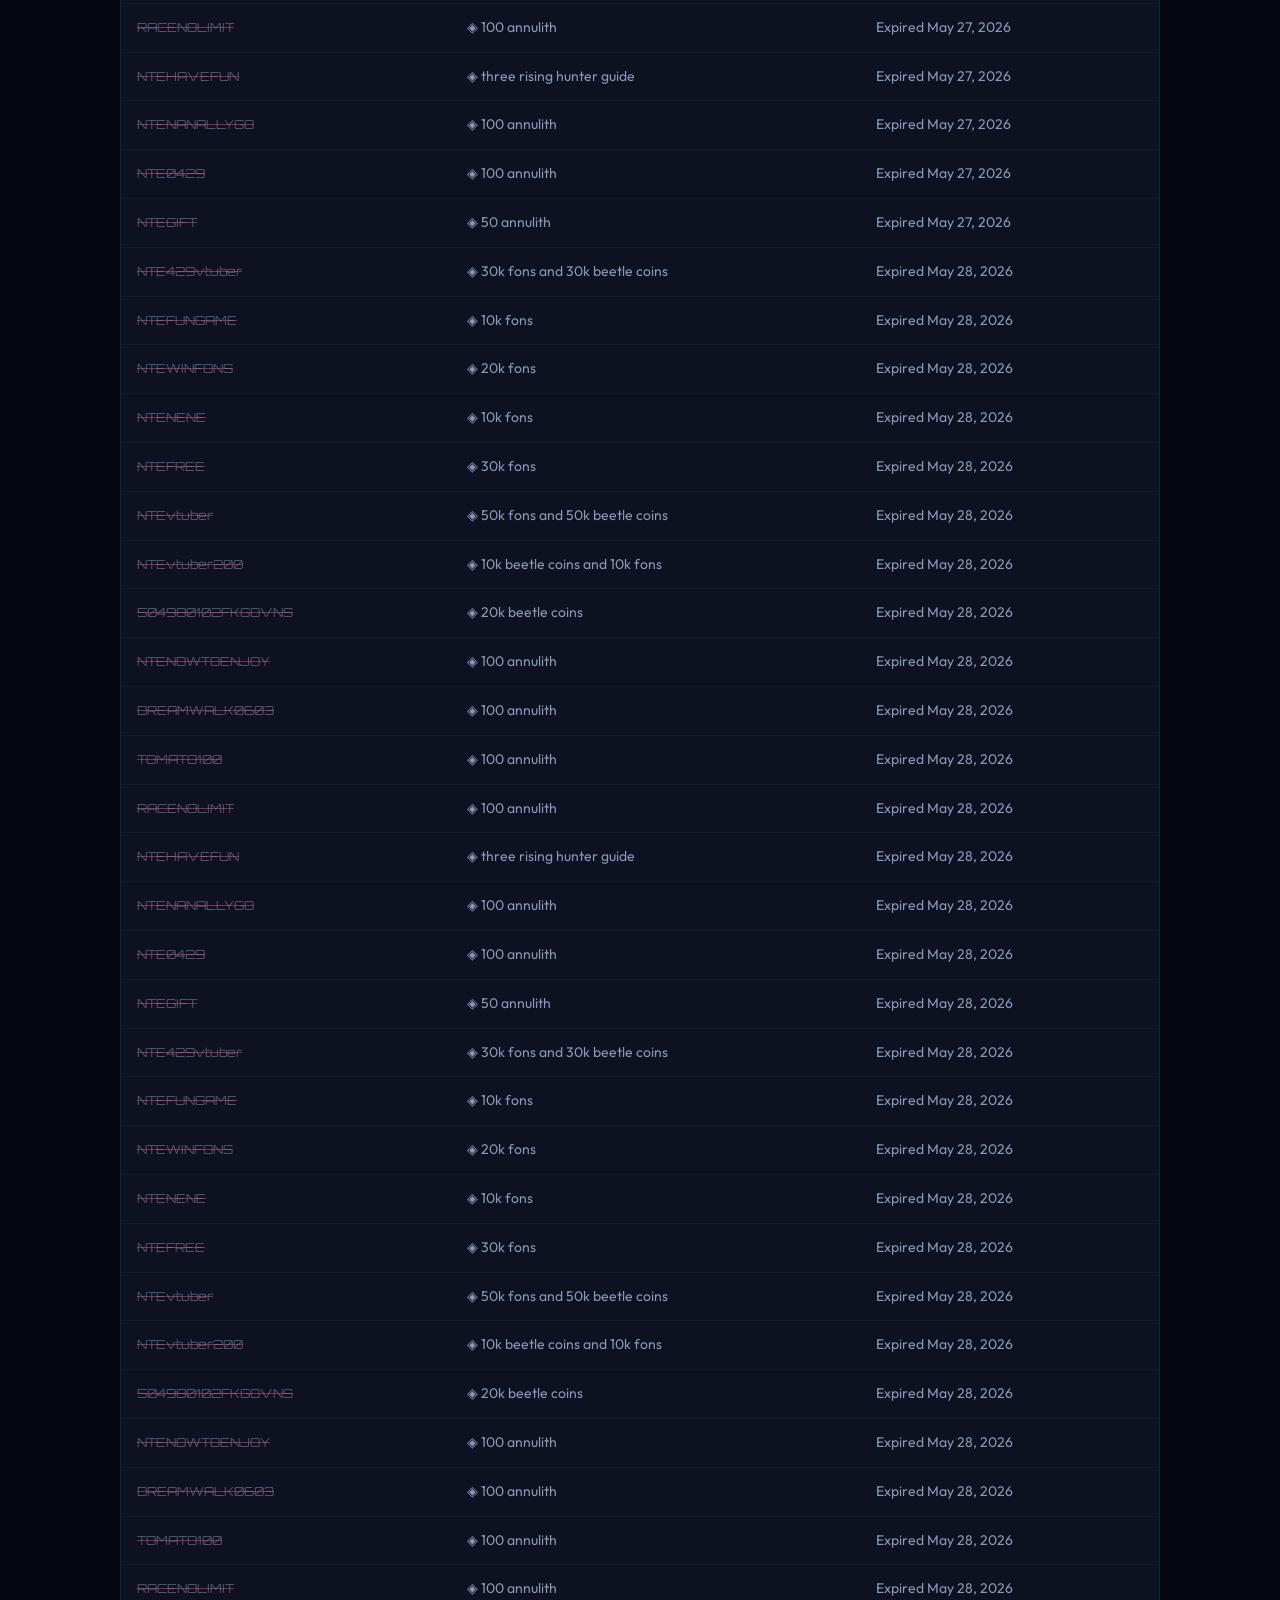
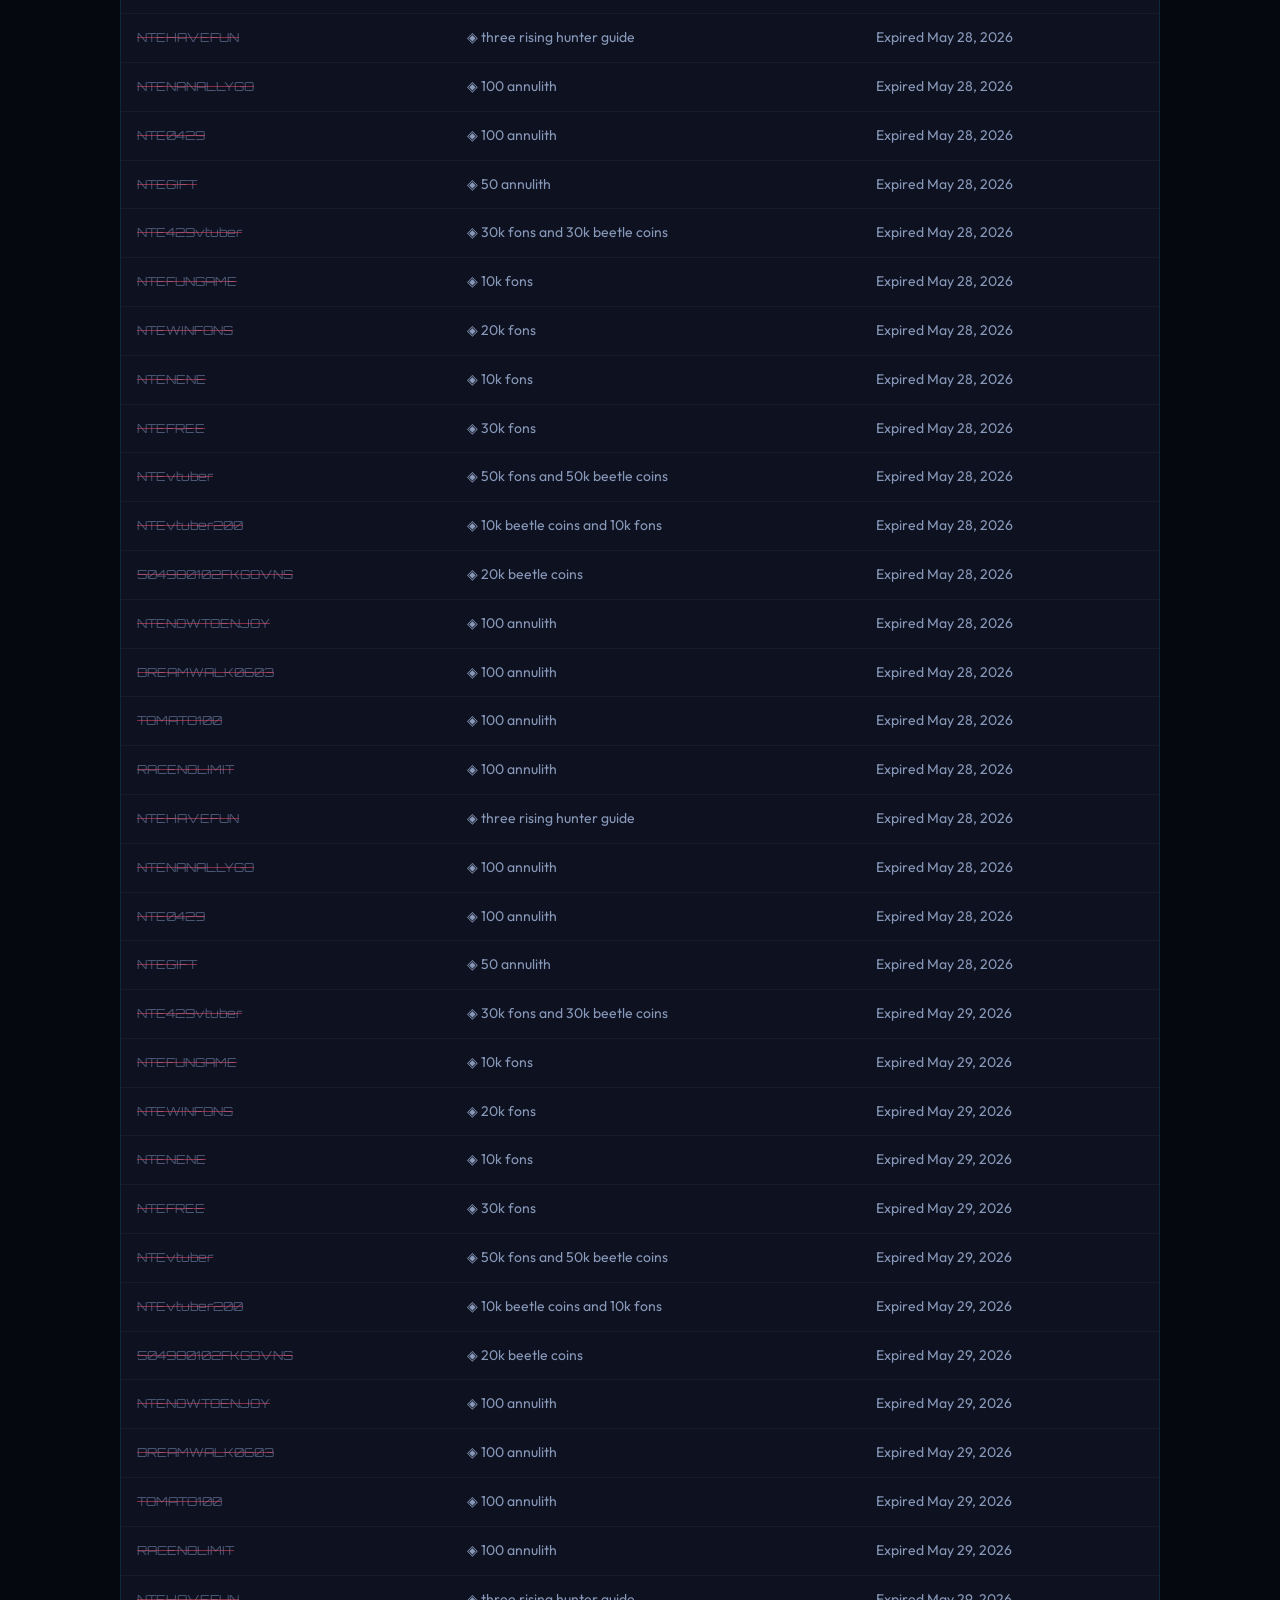
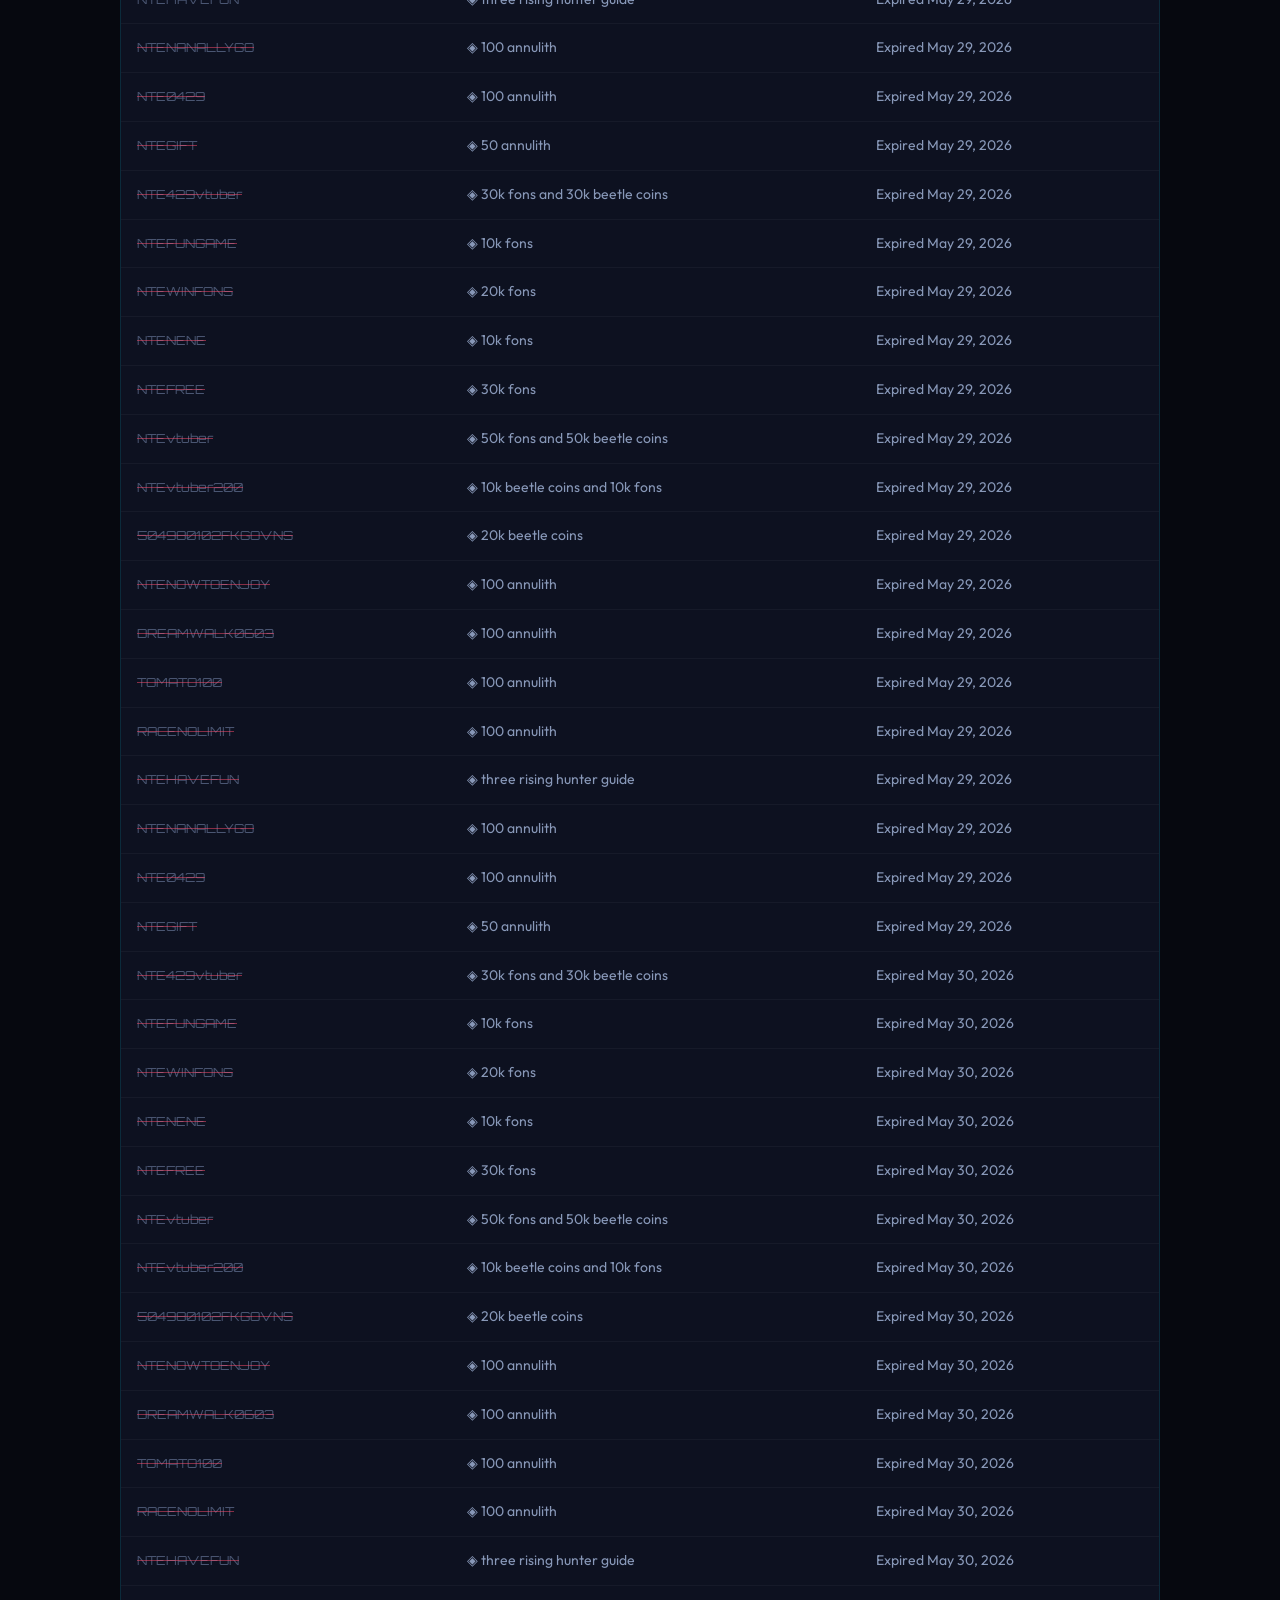
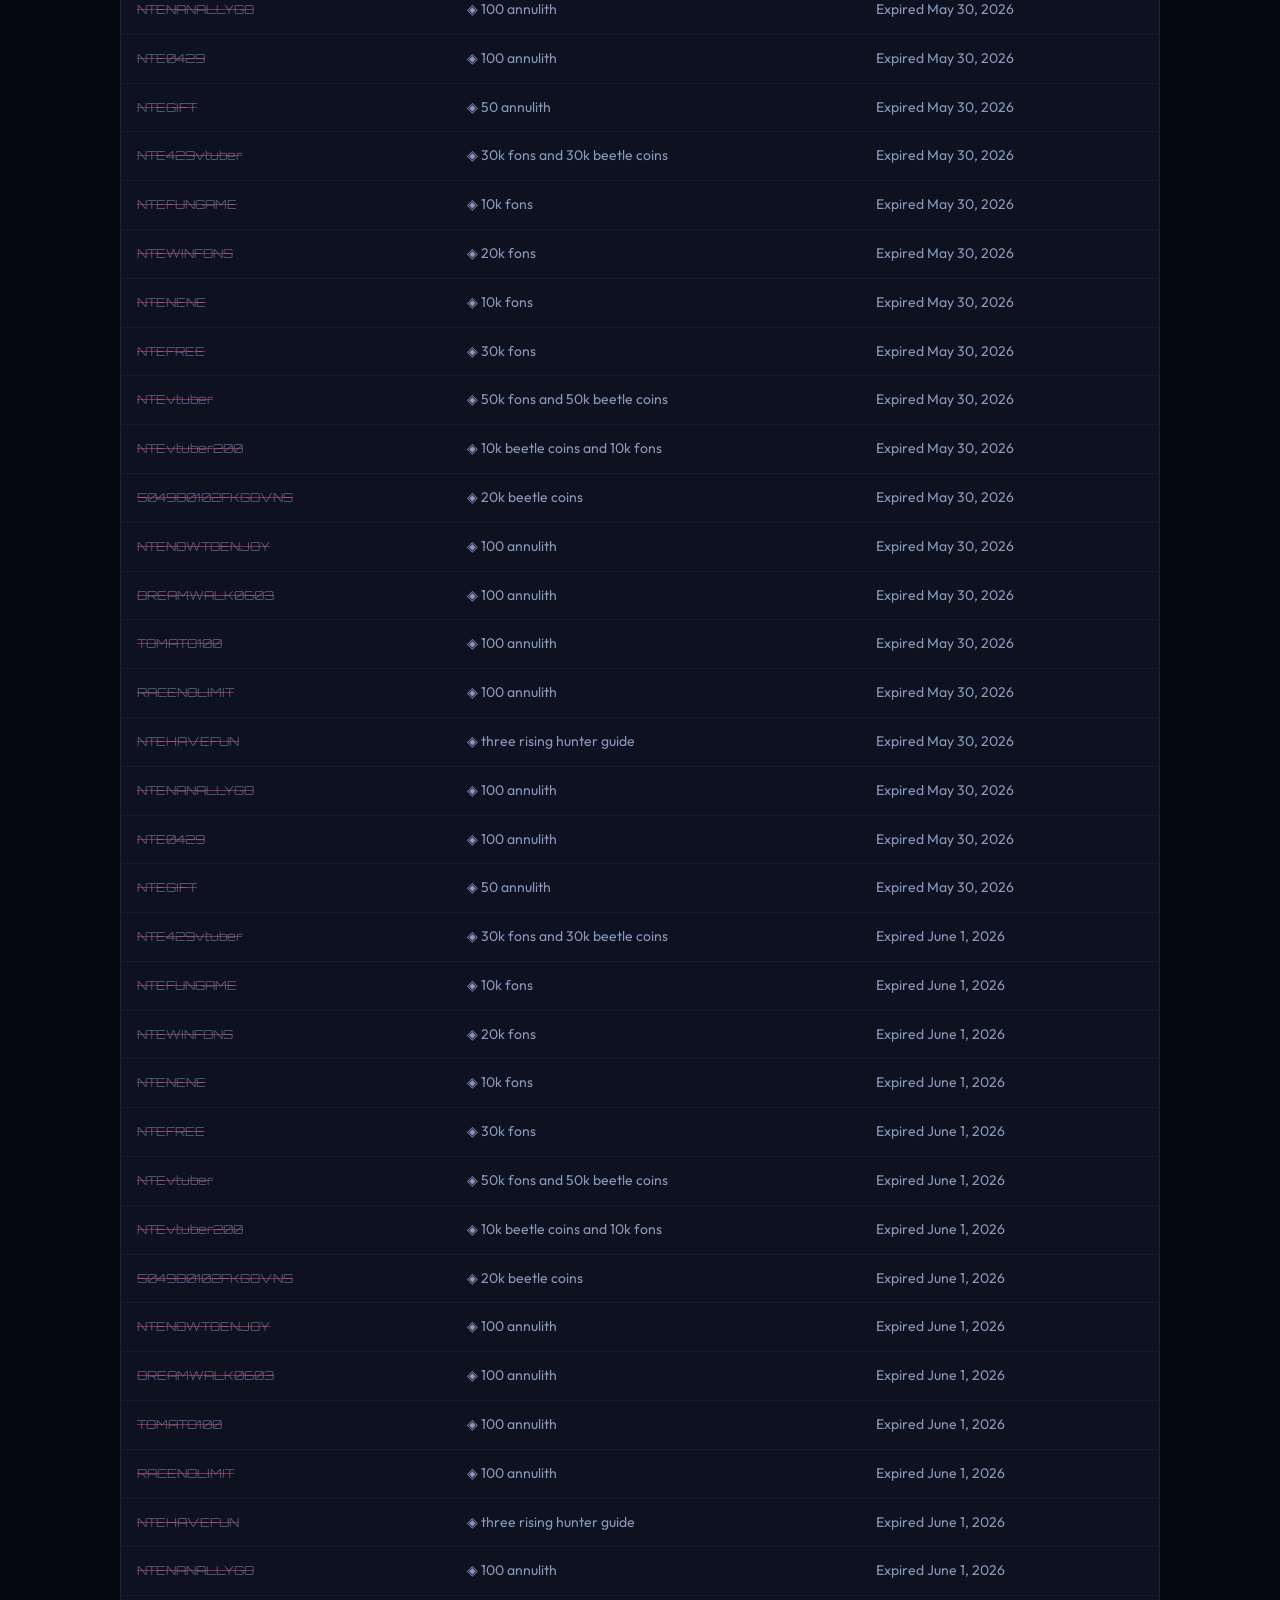
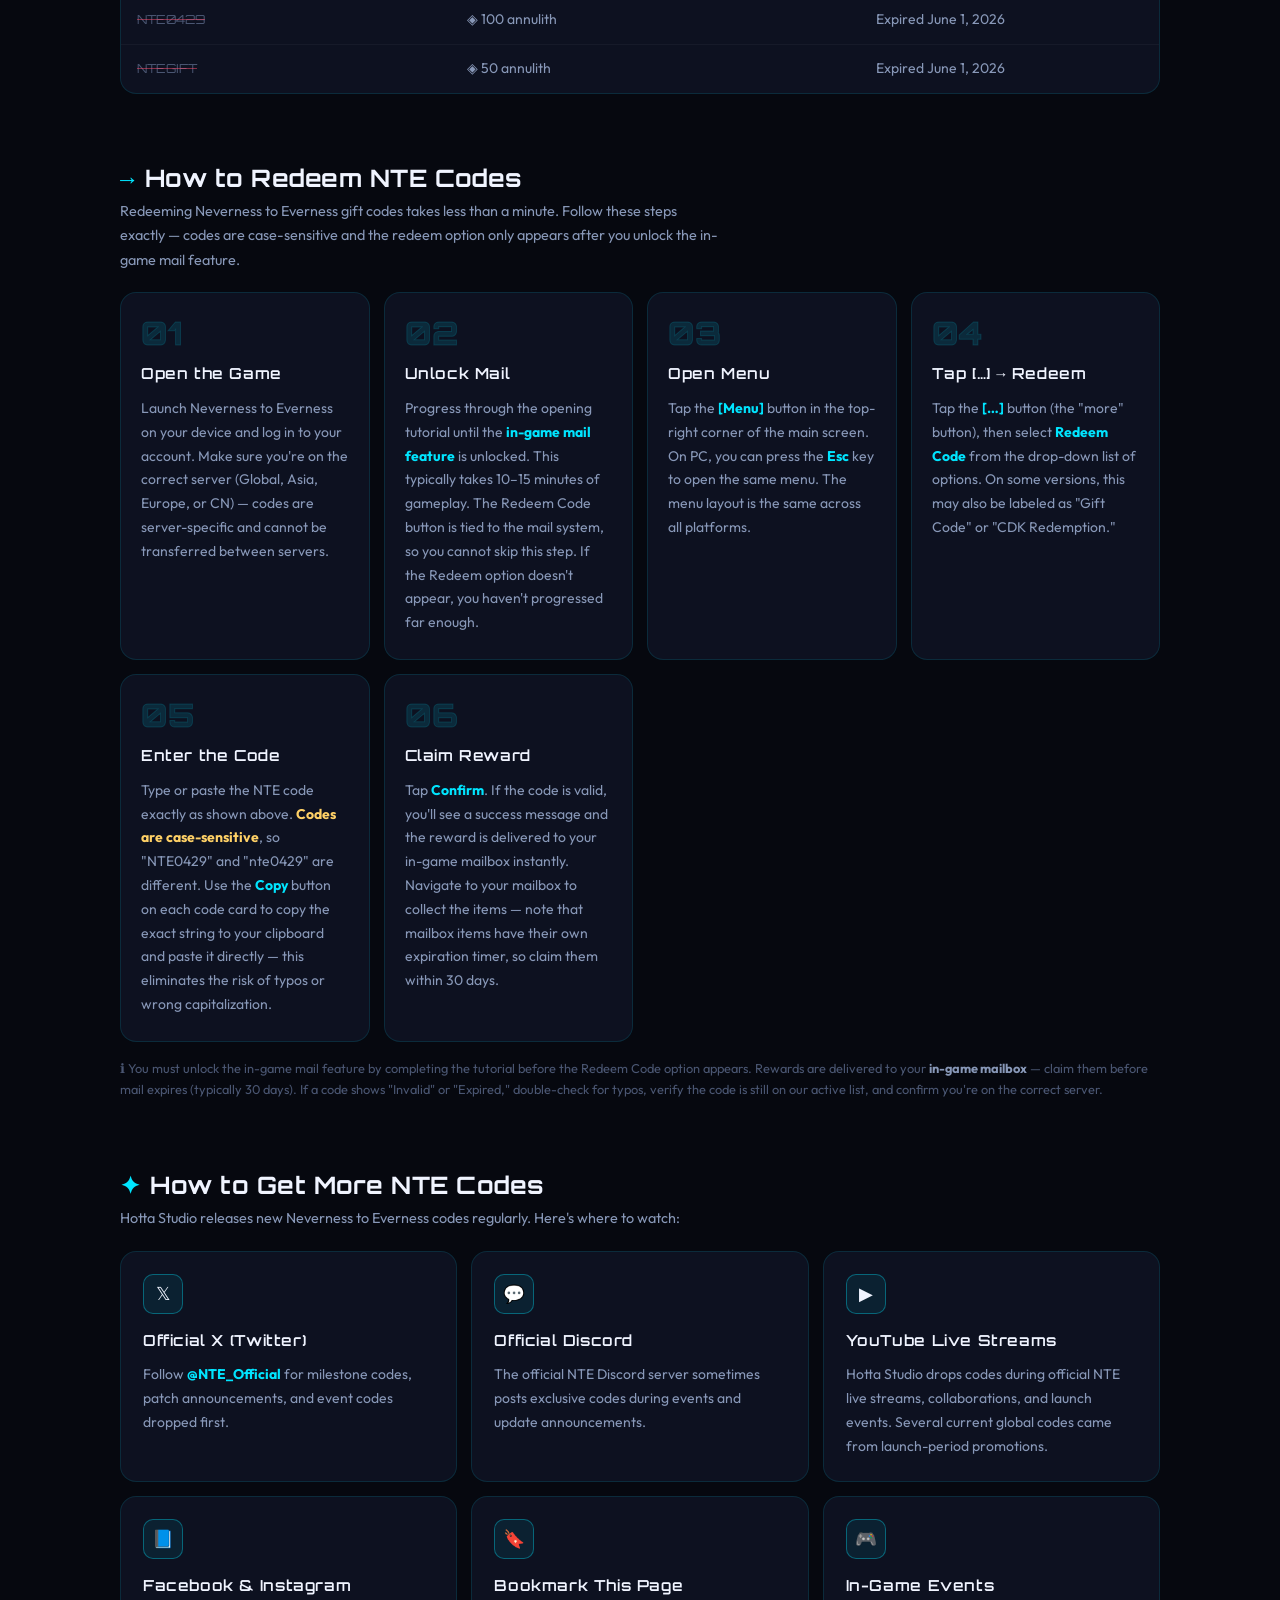
==== commit 18b1530a: "Auto: NTE codes June 3, 2026 (+LACRIMOSA0603,NTEFUNGAME,NTEWINFONS,NTENENE,NTEFREE,NTEvtuber,NTEvtub" ====
--- a/index.html
+++ b/index.html
@@ -41,7 +41,7 @@
         "description": "Complete list of active NTE redeem codes for Neverness to Everness (May 2026). Updated daily with new gift codes, free Annulith, Beetle Coins, and Hunter Guide rewards.",
         "inLanguage": "en-US",
         "datePublished": "2026-04-29",
-        "dateModified": "2026-06-01",
+        "dateModified": "2026-06-03",
         "breadcrumb": {"@id": "https://ntecodes.xyz/#breadcrumb"},
         "mainEntity": {"@id": "https://ntecodes.xyz/#faq"}
       },
@@ -183,7 +183,7 @@
   <!-- STICKY UPDATE BANNER -->
   <div class="update-banner" role="status" aria-live="polite">
     <span class="pulse-dot"></span>
-    Last checked: <strong id="last-checked-utc" data-last-checked-utc="2026-06-01T02:48:20Z">May 1, 2026, 01:04 UTC</strong> &nbsp;·&nbsp; 0 active global codes available — next expiry May 6, 2026
+    Last checked: <strong id="last-checked-utc" data-last-checked-utc="2026-06-03T13:09:46Z">May 1, 2026, 01:04 UTC</strong> &nbsp;·&nbsp; 17 active global codes available — next expiry May 6, 2026
   </div>
 
   <!-- HEADER -->
@@ -220,7 +220,7 @@
       <div class="hero">
         <div class="hero-badge">
           <span class="pulse-dot"></span>
-          Updated June 1, 2026
+          Updated June 3, 2026
         </div>
         <h1>
           <span class="highlight">NTE Codes</span> — All Working<br />Neverness to Everness Redeem Codes <span style="font-size:0.6em;color:var(--text-secondary);font-weight:400;">May 2026</span>
@@ -285,7 +285,7 @@
       <section id="active-codes" aria-labelledby="h2-active">
         <div class="section-header">
           <h2 id="h2-active"><span class="h2-accent">✦</span> Active NTE Codes — May 2026</h2>
-          <span class="section-note">Last verified: June 1, 2026</span>
+          <span class="section-note">Last verified: June 3, 2026</span>
         </div>
 
         <p style="color:var(--text-secondary);font-size:.85rem;margin-bottom:18px;">
@@ -703,6 +703,272 @@
           
 
           
+
+          <article class="code-card">
+            <div class="code-card-top">
+              <span class="status-badge status-active">Active</span>
+            </div>
+            <div class="code-string">LACRIMOSA0603</div>
+            <div class="code-reward">
+              <div class="code-reward-line"><span class="reward-icon">◈</span> 30 annulith</div>
+              <div class="code-reward-line"><span class="reward-icon">◈</span> one tomato basil macaroni</div>
+              <div class="code-reward-line"><span class="reward-icon">◈</span> and 20k fons</div>
+            </div>
+            <button class="copy-btn" data-code="LACRIMOSA0603" aria-label="Copy code LACRIMOSA0603">
+              ⧉ Copy Code
+            </button>
+            <div class="code-updated">New code — added June 3, 2026</div>
+          </article>
+
+          <article class="code-card">
+            <div class="code-card-top">
+              <span class="status-badge status-active">Active</span>
+            </div>
+            <div class="code-string">NTEFUNGAME</div>
+            <div class="code-reward">
+              <div class="code-reward-line"><span class="reward-icon">◈</span> 10k fons</div>
+            </div>
+            <button class="copy-btn" data-code="NTEFUNGAME" aria-label="Copy code NTEFUNGAME">
+              ⧉ Copy Code
+            </button>
+            <div class="code-updated">New code — added June 3, 2026</div>
+          </article>
+
+          <article class="code-card">
+            <div class="code-card-top">
+              <span class="status-badge status-active">Active</span>
+            </div>
+            <div class="code-string">NTEWINFONS</div>
+            <div class="code-reward">
+              <div class="code-reward-line"><span class="reward-icon">◈</span> 20k fons</div>
+            </div>
+            <button class="copy-btn" data-code="NTEWINFONS" aria-label="Copy code NTEWINFONS">
+              ⧉ Copy Code
+            </button>
+            <div class="code-updated">New code — added June 3, 2026</div>
+          </article>
+
+          <article class="code-card">
+            <div class="code-card-top">
+              <span class="status-badge status-active">Active</span>
+            </div>
+            <div class="code-string">NTENENE</div>
+            <div class="code-reward">
+              <div class="code-reward-line"><span class="reward-icon">◈</span> 10k fons</div>
+              <div class="code-reward-line"><span class="reward-icon">◈</span> ten dynamiK</div>
+              <div class="code-reward-line"><span class="reward-icon">◈</span> and ten clicky fries</div>
+            </div>
+            <button class="copy-btn" data-code="NTENENE" aria-label="Copy code NTENENE">
+              ⧉ Copy Code
+            </button>
+            <div class="code-updated">New code — added June 3, 2026</div>
+          </article>
+
+          <article class="code-card">
+            <div class="code-card-top">
+              <span class="status-badge status-active">Active</span>
+            </div>
+            <div class="code-string">NTEFREE</div>
+            <div class="code-reward">
+              <div class="code-reward-line"><span class="reward-icon">◈</span> 30k fons</div>
+            </div>
+            <button class="copy-btn" data-code="NTEFREE" aria-label="Copy code NTEFREE">
+              ⧉ Copy Code
+            </button>
+            <div class="code-updated">New code — added June 3, 2026</div>
+          </article>
+
+          <article class="code-card">
+            <div class="code-card-top">
+              <span class="status-badge status-active">Active</span>
+            </div>
+            <div class="code-string">NTEvtuber</div>
+            <div class="code-reward">
+              <div class="code-reward-line"><span class="reward-icon">◈</span> 50k fons and 50k beetle coins</div>
+            </div>
+            <button class="copy-btn" data-code="NTEvtuber" aria-label="Copy code NTEvtuber">
+              ⧉ Copy Code
+            </button>
+            <div class="code-updated">New code — added June 3, 2026</div>
+          </article>
+
+          <article class="code-card">
+            <div class="code-card-top">
+              <span class="status-badge status-active">Active</span>
+            </div>
+            <div class="code-string">NTEvtuber200</div>
+            <div class="code-reward">
+              <div class="code-reward-line"><span class="reward-icon">◈</span> 10k beetle coins and 10k fons</div>
+            </div>
+            <button class="copy-btn" data-code="NTEvtuber200" aria-label="Copy code NTEvtuber200">
+              ⧉ Copy Code
+            </button>
+            <div class="code-updated">New code — added June 3, 2026</div>
+          </article>
+
+          <article class="code-card">
+            <div class="code-card-top">
+              <span class="status-badge status-active">Active</span>
+            </div>
+            <div class="code-string">NTE429vtuber</div>
+            <div class="code-reward">
+              <div class="code-reward-line"><span class="reward-icon">◈</span> 30k fons and 30k beetle coins</div>
+            </div>
+            <button class="copy-btn" data-code="NTE429vtuber" aria-label="Copy code NTE429vtuber">
+              ⧉ Copy Code
+            </button>
+            <div class="code-updated">New code — added June 3, 2026</div>
+          </article>
+
+          <article class="code-card">
+            <div class="code-card-top">
+              <span class="status-badge status-active">Active</span>
+            </div>
+            <div class="code-string">504980102FKGOVNS</div>
+            <div class="code-reward">
+              <div class="code-reward-line"><span class="reward-icon">◈</span> 20k beetle coins</div>
+              <div class="code-reward-line"><span class="reward-icon">◈</span> one gubichi original flavor chips</div>
+              <div class="code-reward-line"><span class="reward-icon">◈</span> and 30 annulith</div>
+            </div>
+            <button class="copy-btn" data-code="504980102FKGOVNS" aria-label="Copy code 504980102FKGOVNS">
+              ⧉ Copy Code
+            </button>
+            <div class="code-updated">New code — added June 3, 2026</div>
+          </article>
+
+          <article class="code-card">
+            <div class="code-card-top">
+              <span class="status-badge status-active">Active</span>
+            </div>
+            <div class="code-string">NTENOWTOENJOY</div>
+            <div class="code-reward">
+              <div class="code-reward-line"><span class="reward-icon">◈</span> 100 annulith</div>
+              <div class="code-reward-line"><span class="reward-icon">◈</span> five rising hunter guides</div>
+              <div class="code-reward-line"><span class="reward-icon">◈</span> five light dye</div>
+              <div class="code-reward-line"><span class="reward-icon">◈</span> and 6k beetle coins</div>
+            </div>
+            <button class="copy-btn" data-code="NTENOWTOENJOY" aria-label="Copy code NTENOWTOENJOY">
+              ⧉ Copy Code
+            </button>
+            <div class="code-updated">New code — added June 3, 2026</div>
+          </article>
+
+          <article class="code-card">
+            <div class="code-card-top">
+              <span class="status-badge status-active">Active</span>
+            </div>
+            <div class="code-string">DREAMWALK0603</div>
+            <div class="code-reward">
+              <div class="code-reward-line"><span class="reward-icon">◈</span> 100 annulith</div>
+              <div class="code-reward-line"><span class="reward-icon">◈</span> five rising hunter guides</div>
+              <div class="code-reward-line"><span class="reward-icon">◈</span> five light dye</div>
+              <div class="code-reward-line"><span class="reward-icon">◈</span> and 4k beetle coin</div>
+            </div>
+            <button class="copy-btn" data-code="DREAMWALK0603" aria-label="Copy code DREAMWALK0603">
+              ⧉ Copy Code
+            </button>
+            <div class="code-updated">New code — added June 3, 2026</div>
+          </article>
+
+          <article class="code-card">
+            <div class="code-card-top">
+              <span class="status-badge status-active">Active</span>
+            </div>
+            <div class="code-string">TOMATO100</div>
+            <div class="code-reward">
+              <div class="code-reward-line"><span class="reward-icon">◈</span> 100 annulith</div>
+              <div class="code-reward-line"><span class="reward-icon">◈</span> five senior hunter guides</div>
+              <div class="code-reward-line"><span class="reward-icon">◈</span> five colorless dye</div>
+              <div class="code-reward-line"><span class="reward-icon">◈</span> and 6k beetle coin</div>
+            </div>
+            <button class="copy-btn" data-code="TOMATO100" aria-label="Copy code TOMATO100">
+              ⧉ Copy Code
+            </button>
+            <div class="code-updated">New code — added June 3, 2026</div>
+          </article>
+
+          <article class="code-card">
+            <div class="code-card-top">
+              <span class="status-badge status-active">Active</span>
+            </div>
+            <div class="code-string">RACENOLIMIT</div>
+            <div class="code-reward">
+              <div class="code-reward-line"><span class="reward-icon">◈</span> 100 annulith</div>
+              <div class="code-reward-line"><span class="reward-icon">◈</span> two elite hunter guides</div>
+              <div class="code-reward-line"><span class="reward-icon">◈</span> two chaotic dye</div>
+              <div class="code-reward-line"><span class="reward-icon">◈</span> and 12k beetle coin</div>
+            </div>
+            <button class="copy-btn" data-code="RACENOLIMIT" aria-label="Copy code RACENOLIMIT">
+              ⧉ Copy Code
+            </button>
+            <div class="code-updated">New code — added June 3, 2026</div>
+          </article>
+
+          <article class="code-card">
+            <div class="code-card-top">
+              <span class="status-badge status-active">Active</span>
+            </div>
+            <div class="code-string">NTEHAVEFUN</div>
+            <div class="code-reward">
+              <div class="code-reward-line"><span class="reward-icon">◈</span> three rising hunter guide</div>
+              <div class="code-reward-line"><span class="reward-icon">◈</span> three light dyes</div>
+              <div class="code-reward-line"><span class="reward-icon">◈</span> and three manhole thugs</div>
+            </div>
+            <button class="copy-btn" data-code="NTEHAVEFUN" aria-label="Copy code NTEHAVEFUN">
+              ⧉ Copy Code
+            </button>
+            <div class="code-updated">New code — added June 3, 2026</div>
+          </article>
+
+          <article class="code-card">
+            <div class="code-card-top">
+              <span class="status-badge status-active">Active</span>
+            </div>
+            <div class="code-string">NTENANALLYGO</div>
+            <div class="code-reward">
+              <div class="code-reward-line"><span class="reward-icon">◈</span> 100 annulith</div>
+              <div class="code-reward-line"><span class="reward-icon">◈</span> five senior hunter guides</div>
+              <div class="code-reward-line"><span class="reward-icon">◈</span> five colorless dye</div>
+              <div class="code-reward-line"><span class="reward-icon">◈</span> and 6k beetle coins</div>
+            </div>
+            <button class="copy-btn" data-code="NTENANALLYGO" aria-label="Copy code NTENANALLYGO">
+              ⧉ Copy Code
+            </button>
+            <div class="code-updated">New code — added June 3, 2026</div>
+          </article>
+
+          <article class="code-card">
+            <div class="code-card-top">
+              <span class="status-badge status-active">Active</span>
+            </div>
+            <div class="code-string">NTE0429</div>
+            <div class="code-reward">
+              <div class="code-reward-line"><span class="reward-icon">◈</span> 100 annulith</div>
+              <div class="code-reward-line"><span class="reward-icon">◈</span> five elite hunter guides</div>
+              <div class="code-reward-line"><span class="reward-icon">◈</span> two chaotic dye</div>
+              <div class="code-reward-line"><span class="reward-icon">◈</span> and 12k beetle coins</div>
+            </div>
+            <button class="copy-btn" data-code="NTE0429" aria-label="Copy code NTE0429">
+              ⧉ Copy Code
+            </button>
+            <div class="code-updated">New code — added June 3, 2026</div>
+          </article>
+
+          <article class="code-card">
+            <div class="code-card-top">
+              <span class="status-badge status-active">Active</span>
+            </div>
+            <div class="code-string">NTEGIFT</div>
+            <div class="code-reward">
+              <div class="code-reward-line"><span class="reward-icon">◈</span> 50 annulith</div>
+              <div class="code-reward-line"><span class="reward-icon">◈</span> five rising hunter guides</div>
+              <div class="code-reward-line"><span class="reward-icon">◈</span> and five light dye</div>
+            </div>
+            <button class="copy-btn" data-code="NTEGIFT" aria-label="Copy code NTEGIFT">
+              ⧉ Copy Code
+            </button>
+            <div class="code-updated">New code — added June 3, 2026</div>
+          </article>
 
 </div>
 
@@ -2184,7 +2450,7 @@
         <a href="/terms">Terms of Service</a>
       </nav>
       <p style="margin-top:20px;font-size:0.7rem;color:var(--text-muted);">
-        © 2026 NTE Codes · Last updated <span id="footer-date">June 1, 2026</span>
+        © 2026 NTE Codes · Last updated <span id="footer-date">June 3, 2026</span>
       </p>
     </div>
   </footer>
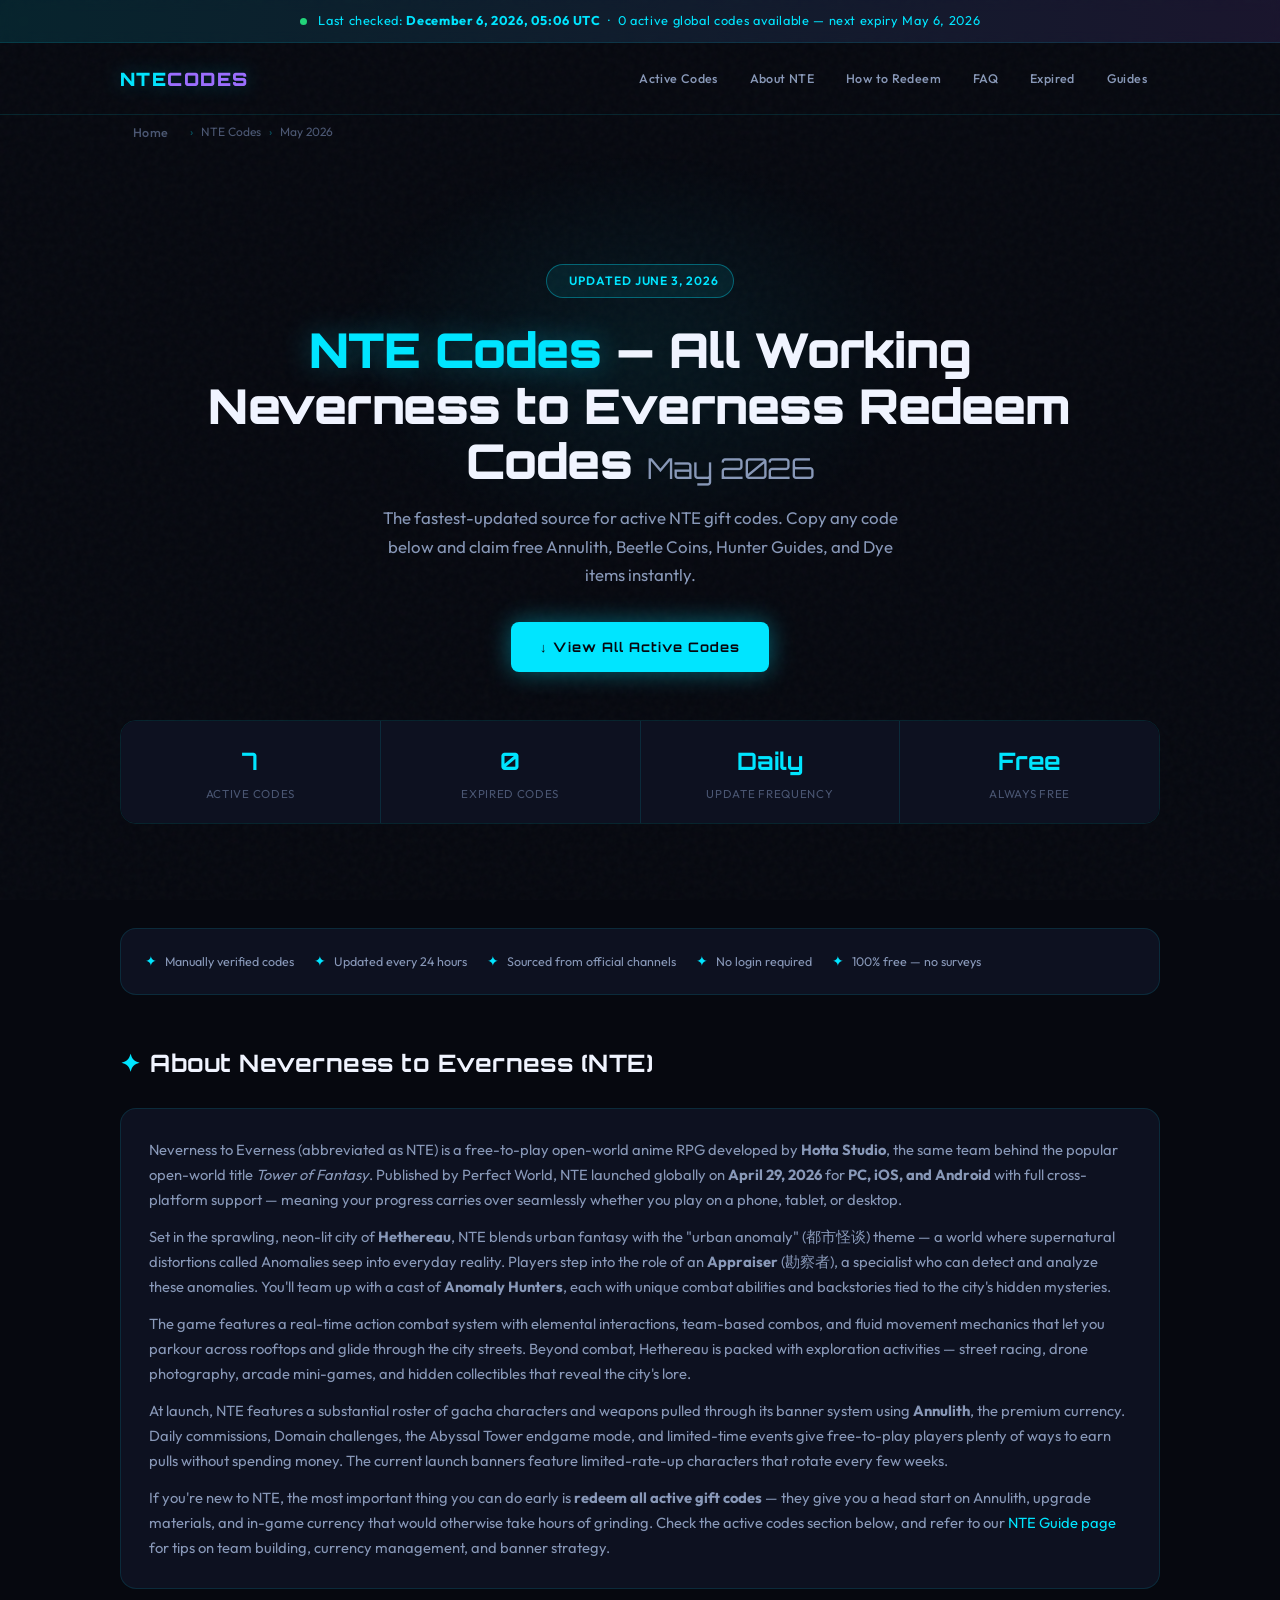
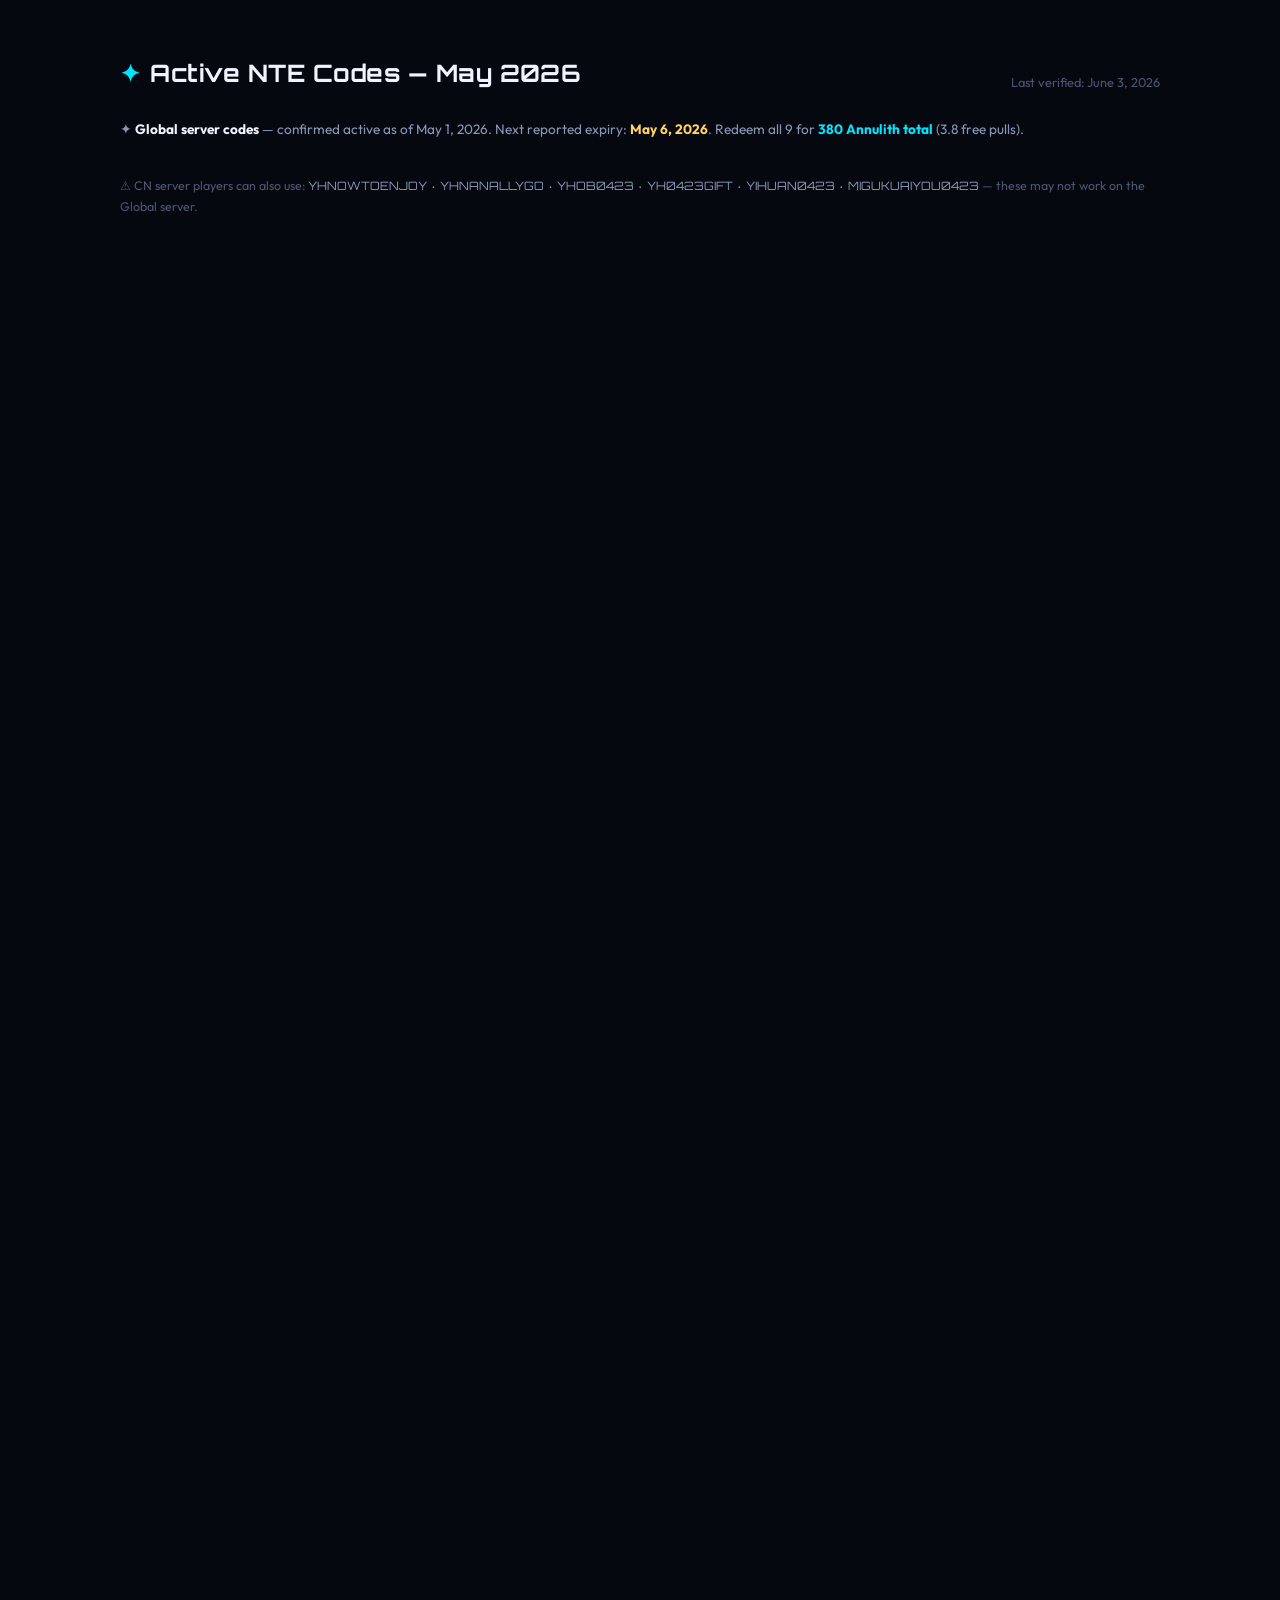
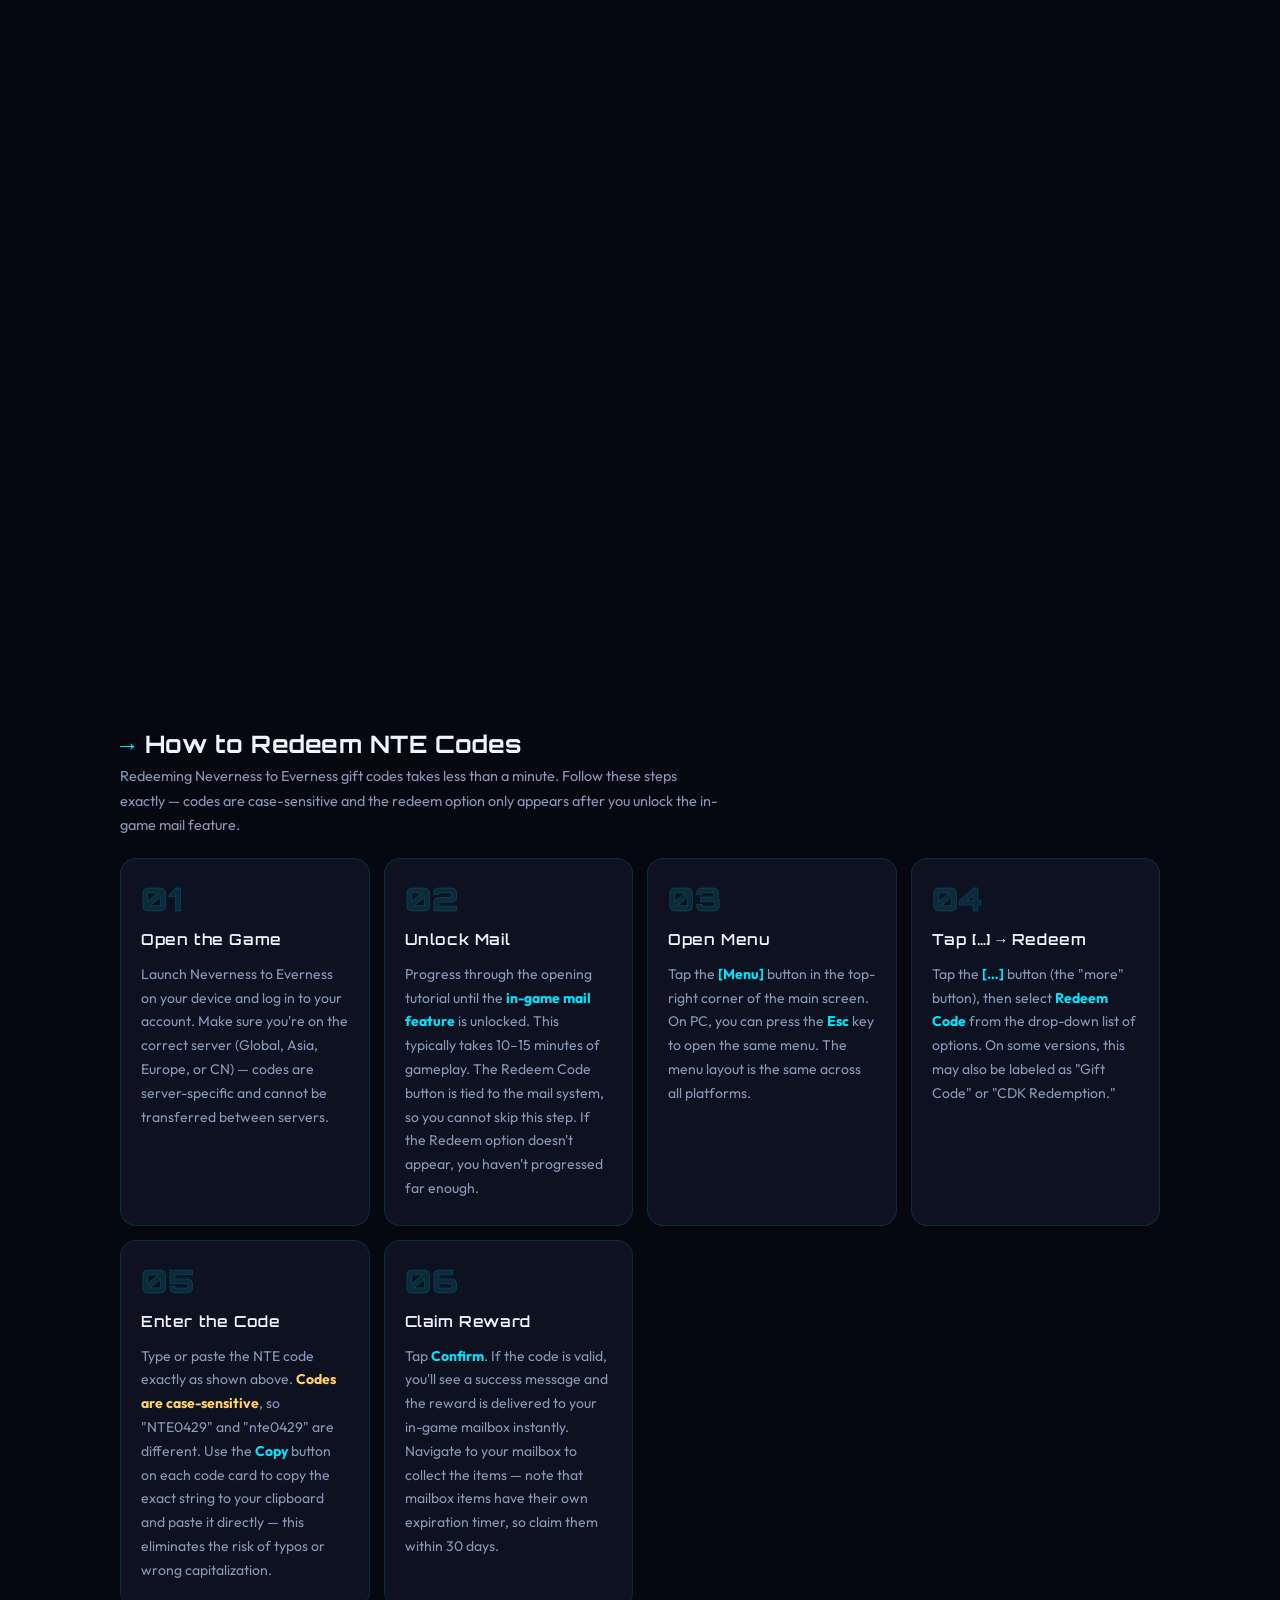
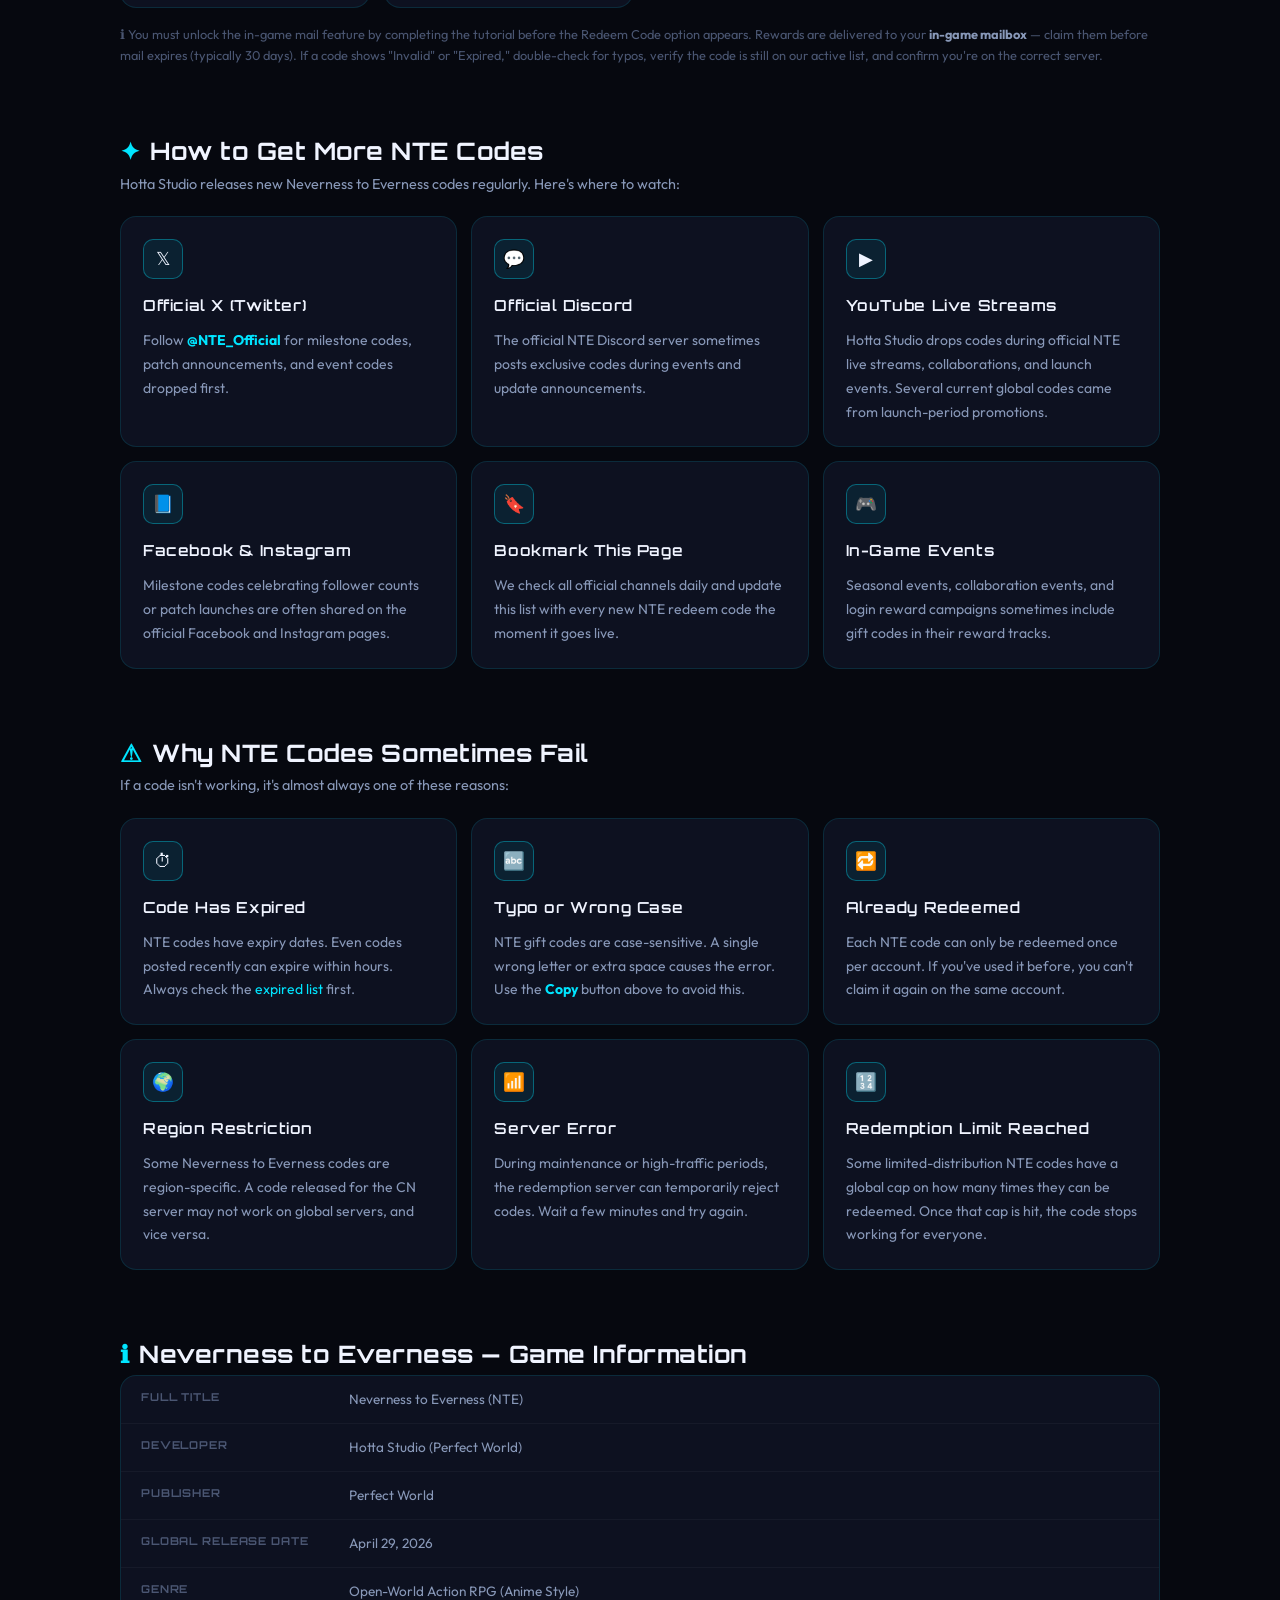
==== commit e3cfc3fb: "Auto: NTE codes June 3, 2026 (expired:LACRIMOSA0603,NTEFUNGAME,NTEWINFONS,NTENENE,NTEFREE,NTEvtuber," ====
--- a/index.html
+++ b/index.html
@@ -183,7 +183,7 @@
   <!-- STICKY UPDATE BANNER -->
   <div class="update-banner" role="status" aria-live="polite">
     <span class="pulse-dot"></span>
-    Last checked: <strong id="last-checked-utc" data-last-checked-utc="2026-06-03T13:09:46Z">May 1, 2026, 01:04 UTC</strong> &nbsp;·&nbsp; 17 active global codes available — next expiry May 6, 2026
+    Last checked: <strong id="last-checked-utc" data-last-checked-utc="2026-06-03T15:06:53Z">May 1, 2026, 01:04 UTC</strong> &nbsp;·&nbsp; 0 active global codes available — next expiry May 6, 2026
   </div>
 
   <!-- HEADER -->
@@ -704,271 +704,39 @@
 
           
 
-          <article class="code-card">
-            <div class="code-card-top">
-              <span class="status-badge status-active">Active</span>
-            </div>
-            <div class="code-string">LACRIMOSA0603</div>
-            <div class="code-reward">
-              <div class="code-reward-line"><span class="reward-icon">◈</span> 30 annulith</div>
-              <div class="code-reward-line"><span class="reward-icon">◈</span> one tomato basil macaroni</div>
-              <div class="code-reward-line"><span class="reward-icon">◈</span> and 20k fons</div>
-            </div>
-            <button class="copy-btn" data-code="LACRIMOSA0603" aria-label="Copy code LACRIMOSA0603">
-              ⧉ Copy Code
-            </button>
-            <div class="code-updated">New code — added June 3, 2026</div>
-          </article>
-
-          <article class="code-card">
-            <div class="code-card-top">
-              <span class="status-badge status-active">Active</span>
-            </div>
-            <div class="code-string">NTEFUNGAME</div>
-            <div class="code-reward">
-              <div class="code-reward-line"><span class="reward-icon">◈</span> 10k fons</div>
-            </div>
-            <button class="copy-btn" data-code="NTEFUNGAME" aria-label="Copy code NTEFUNGAME">
-              ⧉ Copy Code
-            </button>
-            <div class="code-updated">New code — added June 3, 2026</div>
-          </article>
-
-          <article class="code-card">
-            <div class="code-card-top">
-              <span class="status-badge status-active">Active</span>
-            </div>
-            <div class="code-string">NTEWINFONS</div>
-            <div class="code-reward">
-              <div class="code-reward-line"><span class="reward-icon">◈</span> 20k fons</div>
-            </div>
-            <button class="copy-btn" data-code="NTEWINFONS" aria-label="Copy code NTEWINFONS">
-              ⧉ Copy Code
-            </button>
-            <div class="code-updated">New code — added June 3, 2026</div>
-          </article>
-
-          <article class="code-card">
-            <div class="code-card-top">
-              <span class="status-badge status-active">Active</span>
-            </div>
-            <div class="code-string">NTENENE</div>
-            <div class="code-reward">
-              <div class="code-reward-line"><span class="reward-icon">◈</span> 10k fons</div>
-              <div class="code-reward-line"><span class="reward-icon">◈</span> ten dynamiK</div>
-              <div class="code-reward-line"><span class="reward-icon">◈</span> and ten clicky fries</div>
-            </div>
-            <button class="copy-btn" data-code="NTENENE" aria-label="Copy code NTENENE">
-              ⧉ Copy Code
-            </button>
-            <div class="code-updated">New code — added June 3, 2026</div>
-          </article>
-
-          <article class="code-card">
-            <div class="code-card-top">
-              <span class="status-badge status-active">Active</span>
-            </div>
-            <div class="code-string">NTEFREE</div>
-            <div class="code-reward">
-              <div class="code-reward-line"><span class="reward-icon">◈</span> 30k fons</div>
-            </div>
-            <button class="copy-btn" data-code="NTEFREE" aria-label="Copy code NTEFREE">
-              ⧉ Copy Code
-            </button>
-            <div class="code-updated">New code — added June 3, 2026</div>
-          </article>
-
-          <article class="code-card">
-            <div class="code-card-top">
-              <span class="status-badge status-active">Active</span>
-            </div>
-            <div class="code-string">NTEvtuber</div>
-            <div class="code-reward">
-              <div class="code-reward-line"><span class="reward-icon">◈</span> 50k fons and 50k beetle coins</div>
-            </div>
-            <button class="copy-btn" data-code="NTEvtuber" aria-label="Copy code NTEvtuber">
-              ⧉ Copy Code
-            </button>
-            <div class="code-updated">New code — added June 3, 2026</div>
-          </article>
-
-          <article class="code-card">
-            <div class="code-card-top">
-              <span class="status-badge status-active">Active</span>
-            </div>
-            <div class="code-string">NTEvtuber200</div>
-            <div class="code-reward">
-              <div class="code-reward-line"><span class="reward-icon">◈</span> 10k beetle coins and 10k fons</div>
-            </div>
-            <button class="copy-btn" data-code="NTEvtuber200" aria-label="Copy code NTEvtuber200">
-              ⧉ Copy Code
-            </button>
-            <div class="code-updated">New code — added June 3, 2026</div>
-          </article>
-
-          <article class="code-card">
-            <div class="code-card-top">
-              <span class="status-badge status-active">Active</span>
-            </div>
-            <div class="code-string">NTE429vtuber</div>
-            <div class="code-reward">
-              <div class="code-reward-line"><span class="reward-icon">◈</span> 30k fons and 30k beetle coins</div>
-            </div>
-            <button class="copy-btn" data-code="NTE429vtuber" aria-label="Copy code NTE429vtuber">
-              ⧉ Copy Code
-            </button>
-            <div class="code-updated">New code — added June 3, 2026</div>
-          </article>
-
-          <article class="code-card">
-            <div class="code-card-top">
-              <span class="status-badge status-active">Active</span>
-            </div>
-            <div class="code-string">504980102FKGOVNS</div>
-            <div class="code-reward">
-              <div class="code-reward-line"><span class="reward-icon">◈</span> 20k beetle coins</div>
-              <div class="code-reward-line"><span class="reward-icon">◈</span> one gubichi original flavor chips</div>
-              <div class="code-reward-line"><span class="reward-icon">◈</span> and 30 annulith</div>
-            </div>
-            <button class="copy-btn" data-code="504980102FKGOVNS" aria-label="Copy code 504980102FKGOVNS">
-              ⧉ Copy Code
-            </button>
-            <div class="code-updated">New code — added June 3, 2026</div>
-          </article>
-
-          <article class="code-card">
-            <div class="code-card-top">
-              <span class="status-badge status-active">Active</span>
-            </div>
-            <div class="code-string">NTENOWTOENJOY</div>
-            <div class="code-reward">
-              <div class="code-reward-line"><span class="reward-icon">◈</span> 100 annulith</div>
-              <div class="code-reward-line"><span class="reward-icon">◈</span> five rising hunter guides</div>
-              <div class="code-reward-line"><span class="reward-icon">◈</span> five light dye</div>
-              <div class="code-reward-line"><span class="reward-icon">◈</span> and 6k beetle coins</div>
-            </div>
-            <button class="copy-btn" data-code="NTENOWTOENJOY" aria-label="Copy code NTENOWTOENJOY">
-              ⧉ Copy Code
-            </button>
-            <div class="code-updated">New code — added June 3, 2026</div>
-          </article>
-
-          <article class="code-card">
-            <div class="code-card-top">
-              <span class="status-badge status-active">Active</span>
-            </div>
-            <div class="code-string">DREAMWALK0603</div>
-            <div class="code-reward">
-              <div class="code-reward-line"><span class="reward-icon">◈</span> 100 annulith</div>
-              <div class="code-reward-line"><span class="reward-icon">◈</span> five rising hunter guides</div>
-              <div class="code-reward-line"><span class="reward-icon">◈</span> five light dye</div>
-              <div class="code-reward-line"><span class="reward-icon">◈</span> and 4k beetle coin</div>
-            </div>
-            <button class="copy-btn" data-code="DREAMWALK0603" aria-label="Copy code DREAMWALK0603">
-              ⧉ Copy Code
-            </button>
-            <div class="code-updated">New code — added June 3, 2026</div>
-          </article>
-
-          <article class="code-card">
-            <div class="code-card-top">
-              <span class="status-badge status-active">Active</span>
-            </div>
-            <div class="code-string">TOMATO100</div>
-            <div class="code-reward">
-              <div class="code-reward-line"><span class="reward-icon">◈</span> 100 annulith</div>
-              <div class="code-reward-line"><span class="reward-icon">◈</span> five senior hunter guides</div>
-              <div class="code-reward-line"><span class="reward-icon">◈</span> five colorless dye</div>
-              <div class="code-reward-line"><span class="reward-icon">◈</span> and 6k beetle coin</div>
-            </div>
-            <button class="copy-btn" data-code="TOMATO100" aria-label="Copy code TOMATO100">
-              ⧉ Copy Code
-            </button>
-            <div class="code-updated">New code — added June 3, 2026</div>
-          </article>
-
-          <article class="code-card">
-            <div class="code-card-top">
-              <span class="status-badge status-active">Active</span>
-            </div>
-            <div class="code-string">RACENOLIMIT</div>
-            <div class="code-reward">
-              <div class="code-reward-line"><span class="reward-icon">◈</span> 100 annulith</div>
-              <div class="code-reward-line"><span class="reward-icon">◈</span> two elite hunter guides</div>
-              <div class="code-reward-line"><span class="reward-icon">◈</span> two chaotic dye</div>
-              <div class="code-reward-line"><span class="reward-icon">◈</span> and 12k beetle coin</div>
-            </div>
-            <button class="copy-btn" data-code="RACENOLIMIT" aria-label="Copy code RACENOLIMIT">
-              ⧉ Copy Code
-            </button>
-            <div class="code-updated">New code — added June 3, 2026</div>
-          </article>
-
-          <article class="code-card">
-            <div class="code-card-top">
-              <span class="status-badge status-active">Active</span>
-            </div>
-            <div class="code-string">NTEHAVEFUN</div>
-            <div class="code-reward">
-              <div class="code-reward-line"><span class="reward-icon">◈</span> three rising hunter guide</div>
-              <div class="code-reward-line"><span class="reward-icon">◈</span> three light dyes</div>
-              <div class="code-reward-line"><span class="reward-icon">◈</span> and three manhole thugs</div>
-            </div>
-            <button class="copy-btn" data-code="NTEHAVEFUN" aria-label="Copy code NTEHAVEFUN">
-              ⧉ Copy Code
-            </button>
-            <div class="code-updated">New code — added June 3, 2026</div>
-          </article>
-
-          <article class="code-card">
-            <div class="code-card-top">
-              <span class="status-badge status-active">Active</span>
-            </div>
-            <div class="code-string">NTENANALLYGO</div>
-            <div class="code-reward">
-              <div class="code-reward-line"><span class="reward-icon">◈</span> 100 annulith</div>
-              <div class="code-reward-line"><span class="reward-icon">◈</span> five senior hunter guides</div>
-              <div class="code-reward-line"><span class="reward-icon">◈</span> five colorless dye</div>
-              <div class="code-reward-line"><span class="reward-icon">◈</span> and 6k beetle coins</div>
-            </div>
-            <button class="copy-btn" data-code="NTENANALLYGO" aria-label="Copy code NTENANALLYGO">
-              ⧉ Copy Code
-            </button>
-            <div class="code-updated">New code — added June 3, 2026</div>
-          </article>
-
-          <article class="code-card">
-            <div class="code-card-top">
-              <span class="status-badge status-active">Active</span>
-            </div>
-            <div class="code-string">NTE0429</div>
-            <div class="code-reward">
-              <div class="code-reward-line"><span class="reward-icon">◈</span> 100 annulith</div>
-              <div class="code-reward-line"><span class="reward-icon">◈</span> five elite hunter guides</div>
-              <div class="code-reward-line"><span class="reward-icon">◈</span> two chaotic dye</div>
-              <div class="code-reward-line"><span class="reward-icon">◈</span> and 12k beetle coins</div>
-            </div>
-            <button class="copy-btn" data-code="NTE0429" aria-label="Copy code NTE0429">
-              ⧉ Copy Code
-            </button>
-            <div class="code-updated">New code — added June 3, 2026</div>
-          </article>
-
-          <article class="code-card">
-            <div class="code-card-top">
-              <span class="status-badge status-active">Active</span>
-            </div>
-            <div class="code-string">NTEGIFT</div>
-            <div class="code-reward">
-              <div class="code-reward-line"><span class="reward-icon">◈</span> 50 annulith</div>
-              <div class="code-reward-line"><span class="reward-icon">◈</span> five rising hunter guides</div>
-              <div class="code-reward-line"><span class="reward-icon">◈</span> and five light dye</div>
-            </div>
-            <button class="copy-btn" data-code="NTEGIFT" aria-label="Copy code NTEGIFT">
-              ⧉ Copy Code
-            </button>
-            <div class="code-updated">New code — added June 3, 2026</div>
-          </article>
+          
+
+          
+
+          
+
+          
+
+          
+
+          
+
+          
+
+          
+
+          
+
+          
+
+          
+
+          
+
+          
+
+          
+
+          
+
+          
+
+          
 
 </div>
 
@@ -2083,6 +1851,91 @@
             <td><span class="expired-code-str">NTEGIFT</span></td>
             <td>◈ 50 annulith</td>
             <td>Expired June 1, 2026</td>
+          </tr>
+                    <tr>
+            <td><span class="expired-code-str">LACRIMOSA0603</span></td>
+            <td>◈ 30 annulith</td>
+            <td>Expired June 3, 2026</td>
+          </tr>
+          <tr>
+            <td><span class="expired-code-str">NTEFUNGAME</span></td>
+            <td>◈ 10k fons</td>
+            <td>Expired June 3, 2026</td>
+          </tr>
+          <tr>
+            <td><span class="expired-code-str">NTEWINFONS</span></td>
+            <td>◈ 20k fons</td>
+            <td>Expired June 3, 2026</td>
+          </tr>
+          <tr>
+            <td><span class="expired-code-str">NTENENE</span></td>
+            <td>◈ 10k fons</td>
+            <td>Expired June 3, 2026</td>
+          </tr>
+          <tr>
+            <td><span class="expired-code-str">NTEFREE</span></td>
+            <td>◈ 30k fons</td>
+            <td>Expired June 3, 2026</td>
+          </tr>
+          <tr>
+            <td><span class="expired-code-str">NTEvtuber</span></td>
+            <td>◈ 50k fons and 50k beetle coins</td>
+            <td>Expired June 3, 2026</td>
+          </tr>
+          <tr>
+            <td><span class="expired-code-str">NTEvtuber200</span></td>
+            <td>◈ 10k beetle coins and 10k fons</td>
+            <td>Expired June 3, 2026</td>
+          </tr>
+          <tr>
+            <td><span class="expired-code-str">NTE429vtuber</span></td>
+            <td>◈ 30k fons and 30k beetle coins</td>
+            <td>Expired June 3, 2026</td>
+          </tr>
+          <tr>
+            <td><span class="expired-code-str">504980102FKGOVNS</span></td>
+            <td>◈ 20k beetle coins</td>
+            <td>Expired June 3, 2026</td>
+          </tr>
+          <tr>
+            <td><span class="expired-code-str">NTENOWTOENJOY</span></td>
+            <td>◈ 100 annulith</td>
+            <td>Expired June 3, 2026</td>
+          </tr>
+          <tr>
+            <td><span class="expired-code-str">DREAMWALK0603</span></td>
+            <td>◈ 100 annulith</td>
+            <td>Expired June 3, 2026</td>
+          </tr>
+          <tr>
+            <td><span class="expired-code-str">TOMATO100</span></td>
+            <td>◈ 100 annulith</td>
+            <td>Expired June 3, 2026</td>
+          </tr>
+          <tr>
+            <td><span class="expired-code-str">RACENOLIMIT</span></td>
+            <td>◈ 100 annulith</td>
+            <td>Expired June 3, 2026</td>
+          </tr>
+          <tr>
+            <td><span class="expired-code-str">NTEHAVEFUN</span></td>
+            <td>◈ three rising hunter guide</td>
+            <td>Expired June 3, 2026</td>
+          </tr>
+          <tr>
+            <td><span class="expired-code-str">NTENANALLYGO</span></td>
+            <td>◈ 100 annulith</td>
+            <td>Expired June 3, 2026</td>
+          </tr>
+          <tr>
+            <td><span class="expired-code-str">NTE0429</span></td>
+            <td>◈ 100 annulith</td>
+            <td>Expired June 3, 2026</td>
+          </tr>
+          <tr>
+            <td><span class="expired-code-str">NTEGIFT</span></td>
+            <td>◈ 50 annulith</td>
+            <td>Expired June 3, 2026</td>
           </tr>
           </tbody>
         </table>
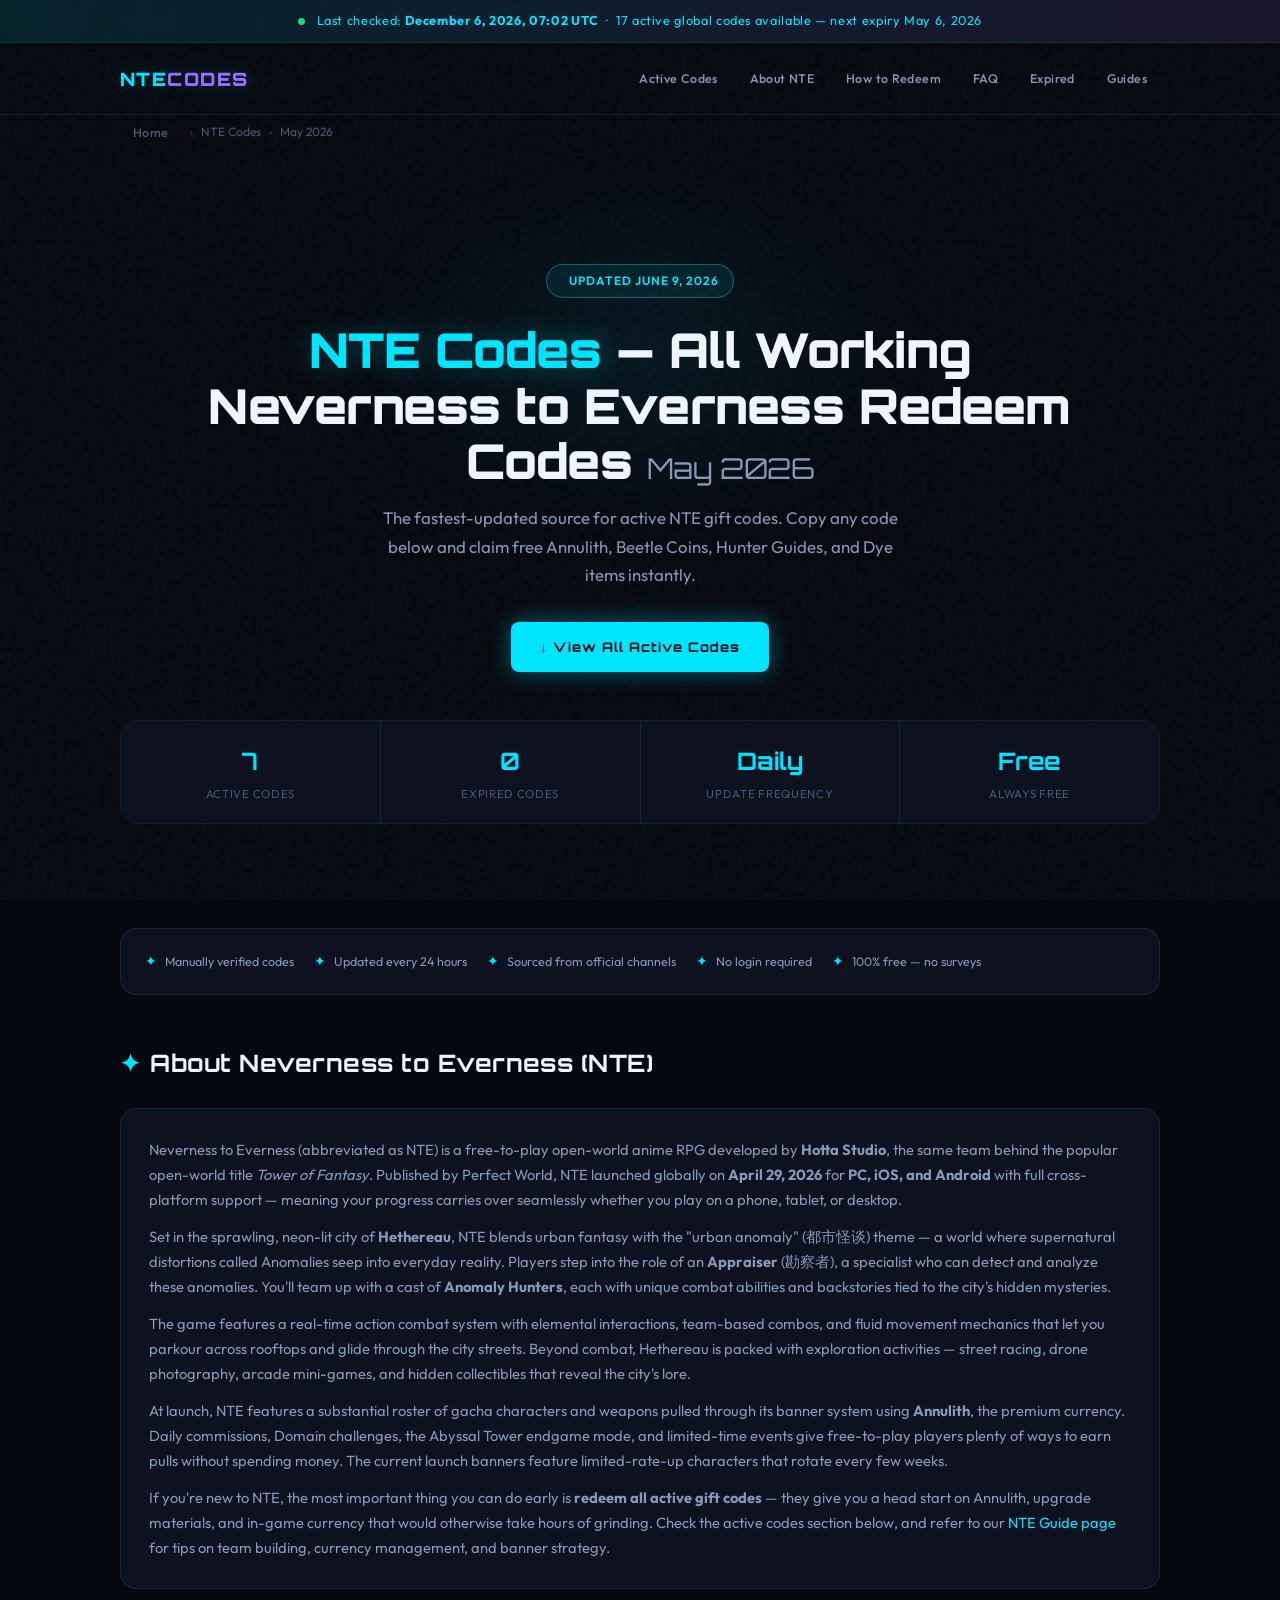
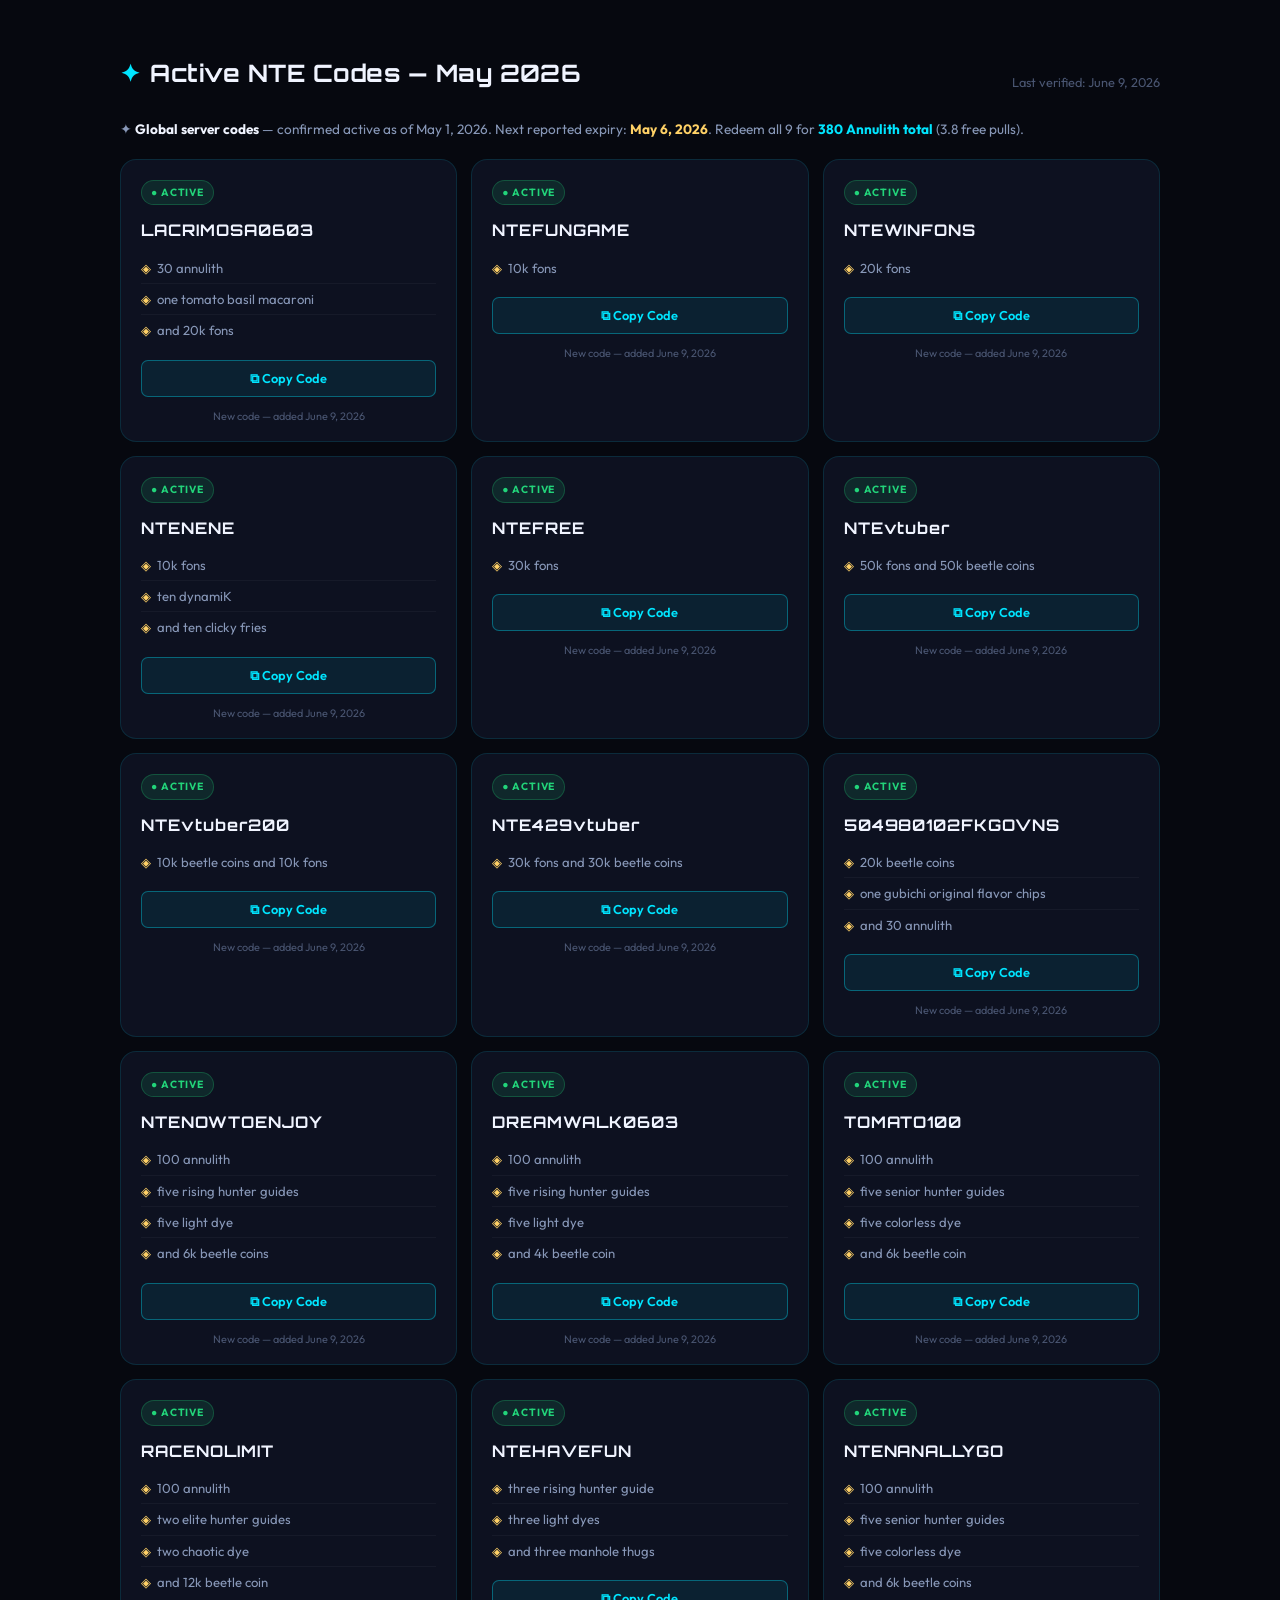
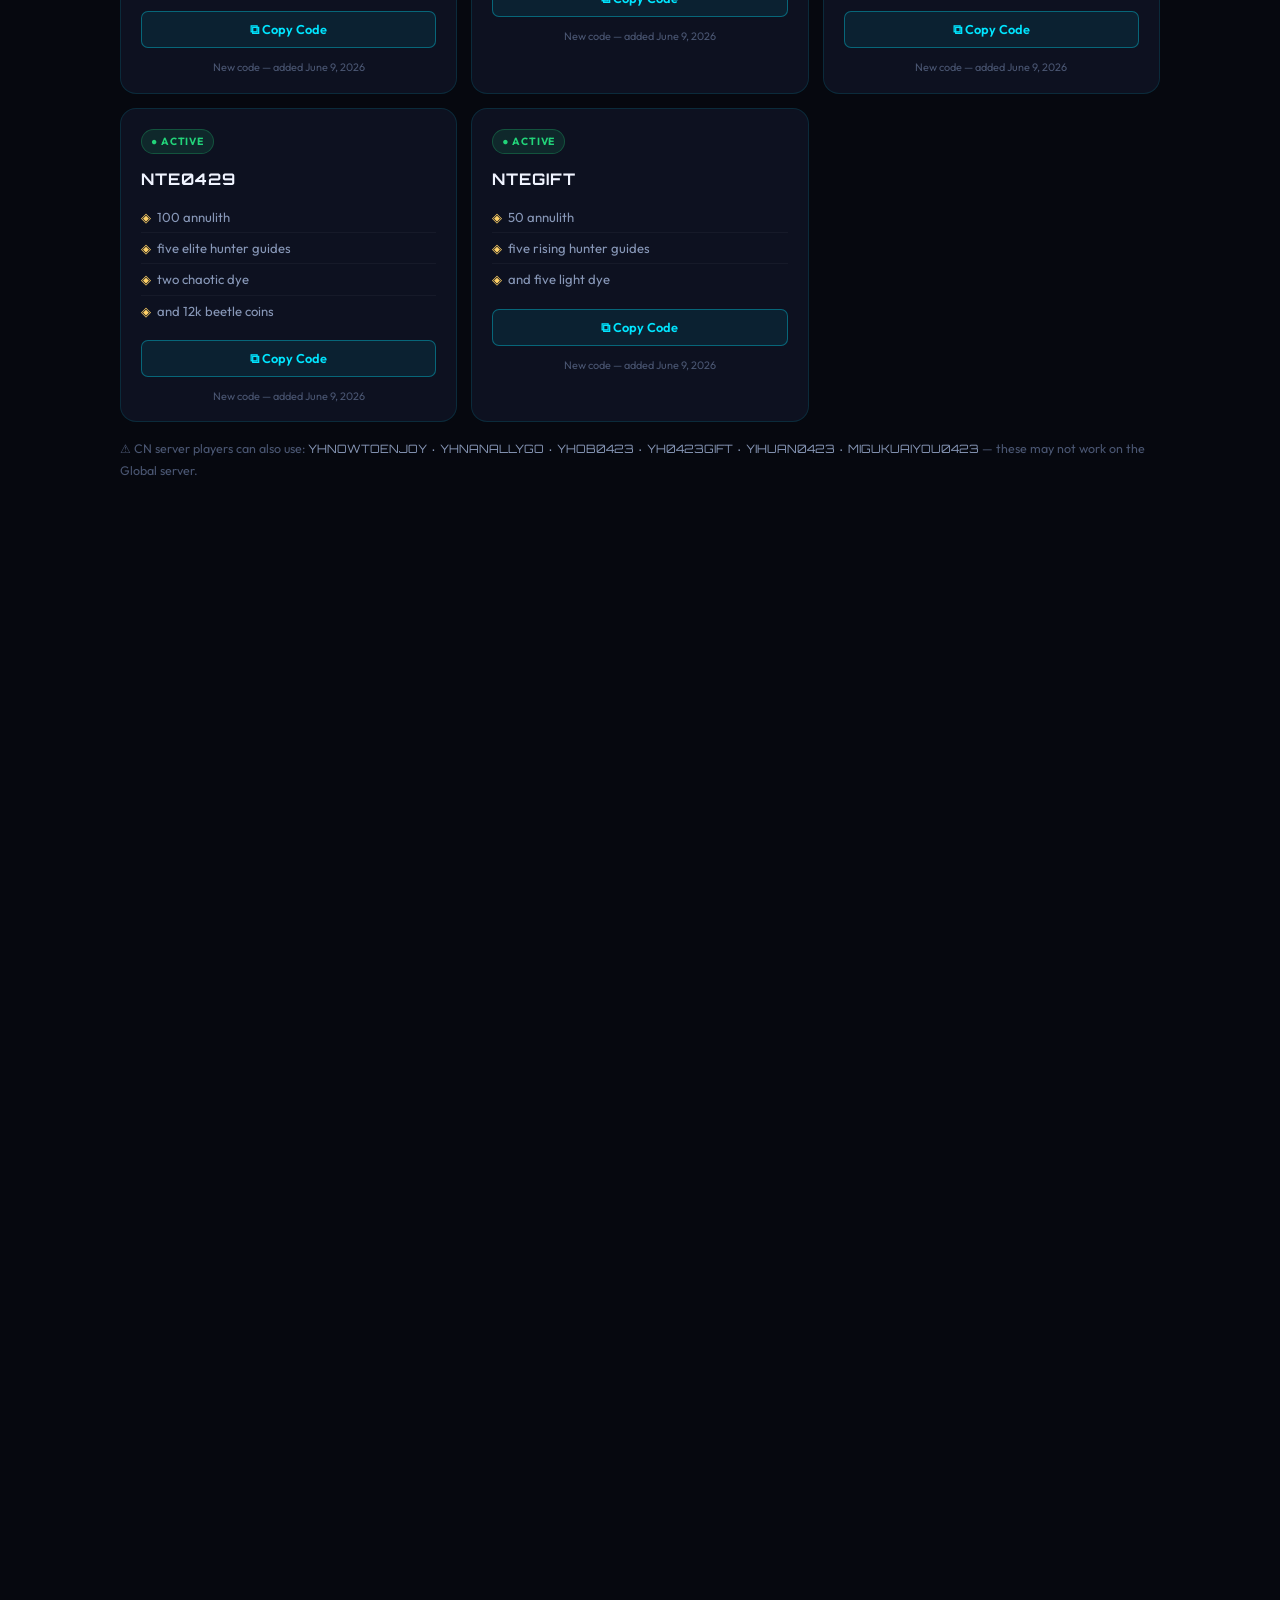
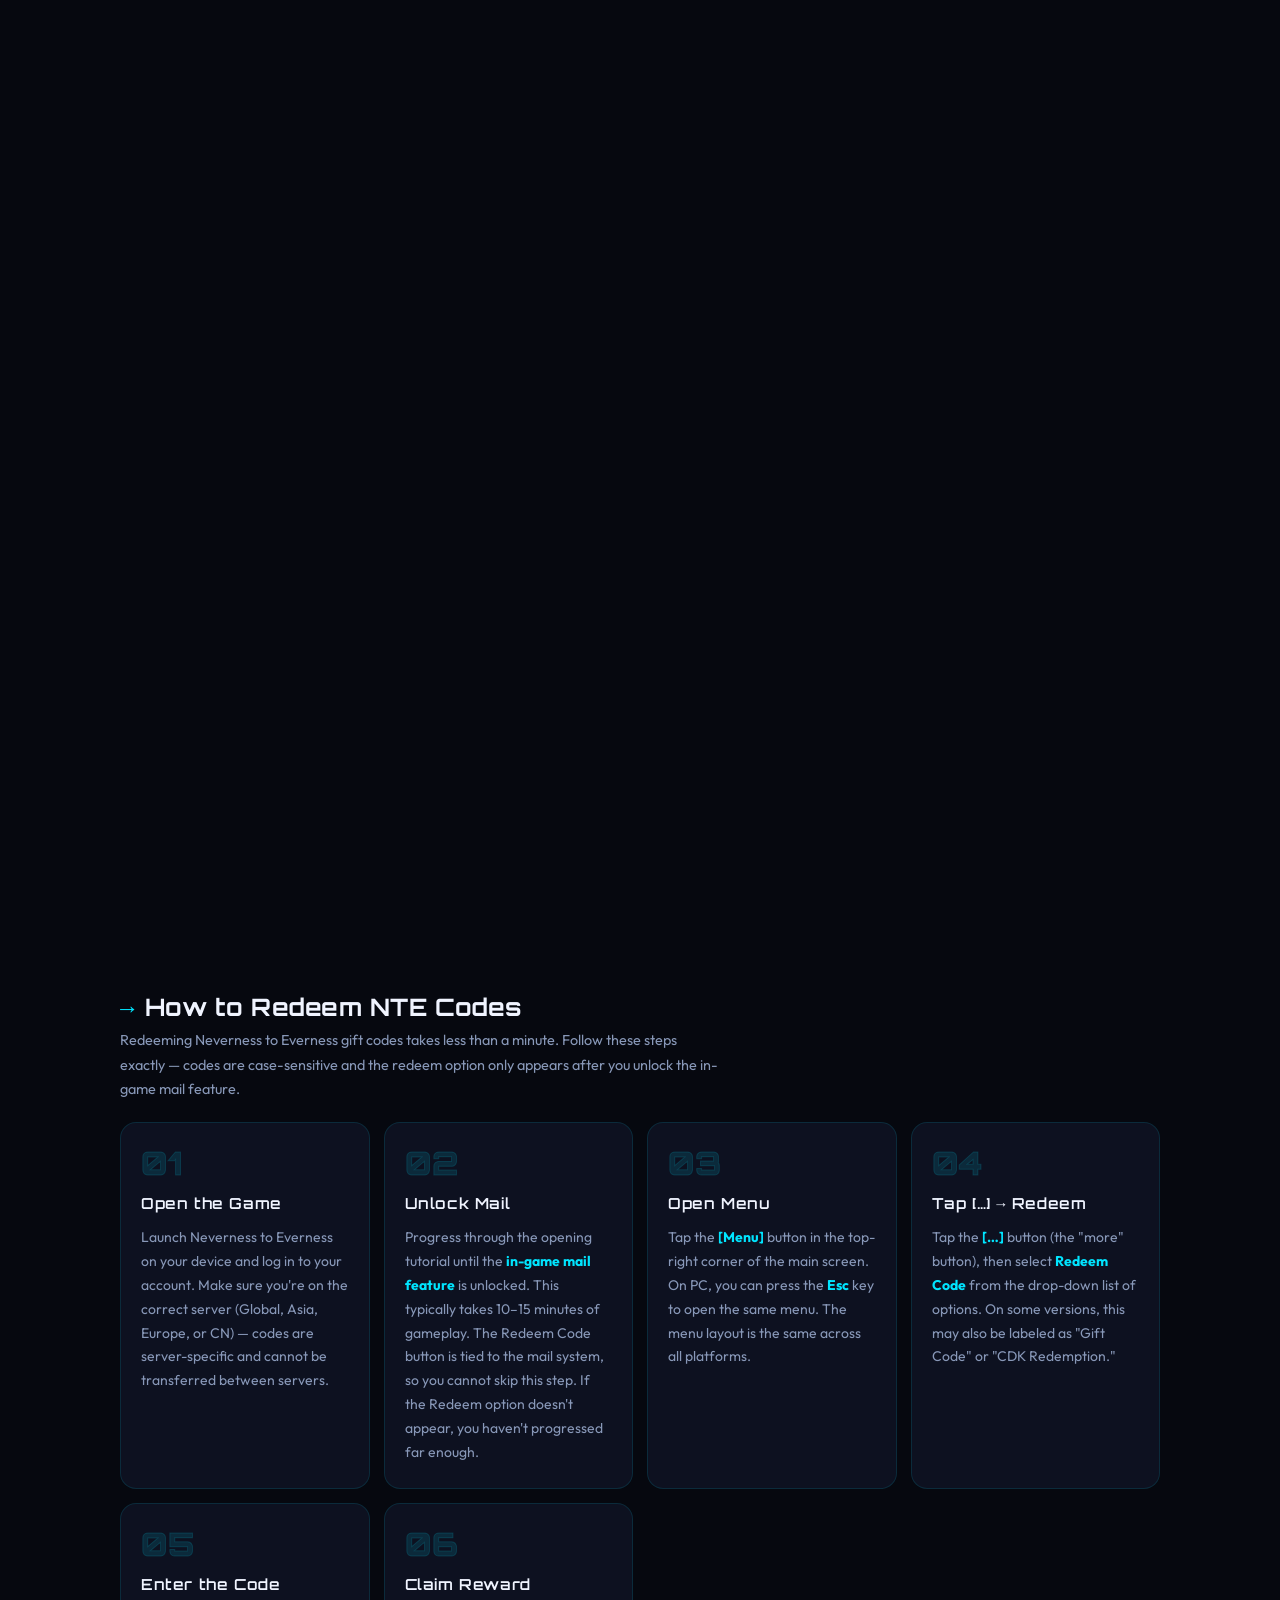
==== commit 3276e44c: "Auto: NTE codes June 9, 2026 (+LACRIMOSA0603,NTEFUNGAME,NTEWINFONS,NTENENE,NTEFREE,NTEvtuber,NTEvtub" ====
--- a/index.html
+++ b/index.html
@@ -41,7 +41,7 @@
         "description": "Complete list of active NTE redeem codes for Neverness to Everness (May 2026). Updated daily with new gift codes, free Annulith, Beetle Coins, and Hunter Guide rewards.",
         "inLanguage": "en-US",
         "datePublished": "2026-04-29",
-        "dateModified": "2026-06-03",
+        "dateModified": "2026-06-09",
         "breadcrumb": {"@id": "https://ntecodes.xyz/#breadcrumb"},
         "mainEntity": {"@id": "https://ntecodes.xyz/#faq"}
       },
@@ -183,7 +183,7 @@
   <!-- STICKY UPDATE BANNER -->
   <div class="update-banner" role="status" aria-live="polite">
     <span class="pulse-dot"></span>
-    Last checked: <strong id="last-checked-utc" data-last-checked-utc="2026-06-03T15:06:53Z">May 1, 2026, 01:04 UTC</strong> &nbsp;·&nbsp; 0 active global codes available — next expiry May 6, 2026
+    Last checked: <strong id="last-checked-utc" data-last-checked-utc="2026-06-09T05:02:27Z">May 1, 2026, 01:04 UTC</strong> &nbsp;·&nbsp; 17 active global codes available — next expiry May 6, 2026
   </div>
 
   <!-- HEADER -->
@@ -220,7 +220,7 @@
       <div class="hero">
         <div class="hero-badge">
           <span class="pulse-dot"></span>
-          Updated June 3, 2026
+          Updated June 9, 2026
         </div>
         <h1>
           <span class="highlight">NTE Codes</span> — All Working<br />Neverness to Everness Redeem Codes <span style="font-size:0.6em;color:var(--text-secondary);font-weight:400;">May 2026</span>
@@ -285,7 +285,7 @@
       <section id="active-codes" aria-labelledby="h2-active">
         <div class="section-header">
           <h2 id="h2-active"><span class="h2-accent">✦</span> Active NTE Codes — May 2026</h2>
-          <span class="section-note">Last verified: June 3, 2026</span>
+          <span class="section-note">Last verified: June 9, 2026</span>
         </div>
 
         <p style="color:var(--text-secondary);font-size:.85rem;margin-bottom:18px;">
@@ -737,6 +737,272 @@
           
 
           
+
+          <article class="code-card">
+            <div class="code-card-top">
+              <span class="status-badge status-active">Active</span>
+            </div>
+            <div class="code-string">LACRIMOSA0603</div>
+            <div class="code-reward">
+              <div class="code-reward-line"><span class="reward-icon">◈</span> 30 annulith</div>
+              <div class="code-reward-line"><span class="reward-icon">◈</span> one tomato basil macaroni</div>
+              <div class="code-reward-line"><span class="reward-icon">◈</span> and 20k fons</div>
+            </div>
+            <button class="copy-btn" data-code="LACRIMOSA0603" aria-label="Copy code LACRIMOSA0603">
+              ⧉ Copy Code
+            </button>
+            <div class="code-updated">New code — added June 9, 2026</div>
+          </article>
+
+          <article class="code-card">
+            <div class="code-card-top">
+              <span class="status-badge status-active">Active</span>
+            </div>
+            <div class="code-string">NTEFUNGAME</div>
+            <div class="code-reward">
+              <div class="code-reward-line"><span class="reward-icon">◈</span> 10k fons</div>
+            </div>
+            <button class="copy-btn" data-code="NTEFUNGAME" aria-label="Copy code NTEFUNGAME">
+              ⧉ Copy Code
+            </button>
+            <div class="code-updated">New code — added June 9, 2026</div>
+          </article>
+
+          <article class="code-card">
+            <div class="code-card-top">
+              <span class="status-badge status-active">Active</span>
+            </div>
+            <div class="code-string">NTEWINFONS</div>
+            <div class="code-reward">
+              <div class="code-reward-line"><span class="reward-icon">◈</span> 20k fons</div>
+            </div>
+            <button class="copy-btn" data-code="NTEWINFONS" aria-label="Copy code NTEWINFONS">
+              ⧉ Copy Code
+            </button>
+            <div class="code-updated">New code — added June 9, 2026</div>
+          </article>
+
+          <article class="code-card">
+            <div class="code-card-top">
+              <span class="status-badge status-active">Active</span>
+            </div>
+            <div class="code-string">NTENENE</div>
+            <div class="code-reward">
+              <div class="code-reward-line"><span class="reward-icon">◈</span> 10k fons</div>
+              <div class="code-reward-line"><span class="reward-icon">◈</span> ten dynamiK</div>
+              <div class="code-reward-line"><span class="reward-icon">◈</span> and ten clicky fries</div>
+            </div>
+            <button class="copy-btn" data-code="NTENENE" aria-label="Copy code NTENENE">
+              ⧉ Copy Code
+            </button>
+            <div class="code-updated">New code — added June 9, 2026</div>
+          </article>
+
+          <article class="code-card">
+            <div class="code-card-top">
+              <span class="status-badge status-active">Active</span>
+            </div>
+            <div class="code-string">NTEFREE</div>
+            <div class="code-reward">
+              <div class="code-reward-line"><span class="reward-icon">◈</span> 30k fons</div>
+            </div>
+            <button class="copy-btn" data-code="NTEFREE" aria-label="Copy code NTEFREE">
+              ⧉ Copy Code
+            </button>
+            <div class="code-updated">New code — added June 9, 2026</div>
+          </article>
+
+          <article class="code-card">
+            <div class="code-card-top">
+              <span class="status-badge status-active">Active</span>
+            </div>
+            <div class="code-string">NTEvtuber</div>
+            <div class="code-reward">
+              <div class="code-reward-line"><span class="reward-icon">◈</span> 50k fons and 50k beetle coins</div>
+            </div>
+            <button class="copy-btn" data-code="NTEvtuber" aria-label="Copy code NTEvtuber">
+              ⧉ Copy Code
+            </button>
+            <div class="code-updated">New code — added June 9, 2026</div>
+          </article>
+
+          <article class="code-card">
+            <div class="code-card-top">
+              <span class="status-badge status-active">Active</span>
+            </div>
+            <div class="code-string">NTEvtuber200</div>
+            <div class="code-reward">
+              <div class="code-reward-line"><span class="reward-icon">◈</span> 10k beetle coins and 10k fons</div>
+            </div>
+            <button class="copy-btn" data-code="NTEvtuber200" aria-label="Copy code NTEvtuber200">
+              ⧉ Copy Code
+            </button>
+            <div class="code-updated">New code — added June 9, 2026</div>
+          </article>
+
+          <article class="code-card">
+            <div class="code-card-top">
+              <span class="status-badge status-active">Active</span>
+            </div>
+            <div class="code-string">NTE429vtuber</div>
+            <div class="code-reward">
+              <div class="code-reward-line"><span class="reward-icon">◈</span> 30k fons and 30k beetle coins</div>
+            </div>
+            <button class="copy-btn" data-code="NTE429vtuber" aria-label="Copy code NTE429vtuber">
+              ⧉ Copy Code
+            </button>
+            <div class="code-updated">New code — added June 9, 2026</div>
+          </article>
+
+          <article class="code-card">
+            <div class="code-card-top">
+              <span class="status-badge status-active">Active</span>
+            </div>
+            <div class="code-string">504980102FKGOVNS</div>
+            <div class="code-reward">
+              <div class="code-reward-line"><span class="reward-icon">◈</span> 20k beetle coins</div>
+              <div class="code-reward-line"><span class="reward-icon">◈</span> one gubichi original flavor chips</div>
+              <div class="code-reward-line"><span class="reward-icon">◈</span> and 30 annulith</div>
+            </div>
+            <button class="copy-btn" data-code="504980102FKGOVNS" aria-label="Copy code 504980102FKGOVNS">
+              ⧉ Copy Code
+            </button>
+            <div class="code-updated">New code — added June 9, 2026</div>
+          </article>
+
+          <article class="code-card">
+            <div class="code-card-top">
+              <span class="status-badge status-active">Active</span>
+            </div>
+            <div class="code-string">NTENOWTOENJOY</div>
+            <div class="code-reward">
+              <div class="code-reward-line"><span class="reward-icon">◈</span> 100 annulith</div>
+              <div class="code-reward-line"><span class="reward-icon">◈</span> five rising hunter guides</div>
+              <div class="code-reward-line"><span class="reward-icon">◈</span> five light dye</div>
+              <div class="code-reward-line"><span class="reward-icon">◈</span> and 6k beetle coins</div>
+            </div>
+            <button class="copy-btn" data-code="NTENOWTOENJOY" aria-label="Copy code NTENOWTOENJOY">
+              ⧉ Copy Code
+            </button>
+            <div class="code-updated">New code — added June 9, 2026</div>
+          </article>
+
+          <article class="code-card">
+            <div class="code-card-top">
+              <span class="status-badge status-active">Active</span>
+            </div>
+            <div class="code-string">DREAMWALK0603</div>
+            <div class="code-reward">
+              <div class="code-reward-line"><span class="reward-icon">◈</span> 100 annulith</div>
+              <div class="code-reward-line"><span class="reward-icon">◈</span> five rising hunter guides</div>
+              <div class="code-reward-line"><span class="reward-icon">◈</span> five light dye</div>
+              <div class="code-reward-line"><span class="reward-icon">◈</span> and 4k beetle coin</div>
+            </div>
+            <button class="copy-btn" data-code="DREAMWALK0603" aria-label="Copy code DREAMWALK0603">
+              ⧉ Copy Code
+            </button>
+            <div class="code-updated">New code — added June 9, 2026</div>
+          </article>
+
+          <article class="code-card">
+            <div class="code-card-top">
+              <span class="status-badge status-active">Active</span>
+            </div>
+            <div class="code-string">TOMATO100</div>
+            <div class="code-reward">
+              <div class="code-reward-line"><span class="reward-icon">◈</span> 100 annulith</div>
+              <div class="code-reward-line"><span class="reward-icon">◈</span> five senior hunter guides</div>
+              <div class="code-reward-line"><span class="reward-icon">◈</span> five colorless dye</div>
+              <div class="code-reward-line"><span class="reward-icon">◈</span> and 6k beetle coin</div>
+            </div>
+            <button class="copy-btn" data-code="TOMATO100" aria-label="Copy code TOMATO100">
+              ⧉ Copy Code
+            </button>
+            <div class="code-updated">New code — added June 9, 2026</div>
+          </article>
+
+          <article class="code-card">
+            <div class="code-card-top">
+              <span class="status-badge status-active">Active</span>
+            </div>
+            <div class="code-string">RACENOLIMIT</div>
+            <div class="code-reward">
+              <div class="code-reward-line"><span class="reward-icon">◈</span> 100 annulith</div>
+              <div class="code-reward-line"><span class="reward-icon">◈</span> two elite hunter guides</div>
+              <div class="code-reward-line"><span class="reward-icon">◈</span> two chaotic dye</div>
+              <div class="code-reward-line"><span class="reward-icon">◈</span> and 12k beetle coin</div>
+            </div>
+            <button class="copy-btn" data-code="RACENOLIMIT" aria-label="Copy code RACENOLIMIT">
+              ⧉ Copy Code
+            </button>
+            <div class="code-updated">New code — added June 9, 2026</div>
+          </article>
+
+          <article class="code-card">
+            <div class="code-card-top">
+              <span class="status-badge status-active">Active</span>
+            </div>
+            <div class="code-string">NTEHAVEFUN</div>
+            <div class="code-reward">
+              <div class="code-reward-line"><span class="reward-icon">◈</span> three rising hunter guide</div>
+              <div class="code-reward-line"><span class="reward-icon">◈</span> three light dyes</div>
+              <div class="code-reward-line"><span class="reward-icon">◈</span> and three manhole thugs</div>
+            </div>
+            <button class="copy-btn" data-code="NTEHAVEFUN" aria-label="Copy code NTEHAVEFUN">
+              ⧉ Copy Code
+            </button>
+            <div class="code-updated">New code — added June 9, 2026</div>
+          </article>
+
+          <article class="code-card">
+            <div class="code-card-top">
+              <span class="status-badge status-active">Active</span>
+            </div>
+            <div class="code-string">NTENANALLYGO</div>
+            <div class="code-reward">
+              <div class="code-reward-line"><span class="reward-icon">◈</span> 100 annulith</div>
+              <div class="code-reward-line"><span class="reward-icon">◈</span> five senior hunter guides</div>
+              <div class="code-reward-line"><span class="reward-icon">◈</span> five colorless dye</div>
+              <div class="code-reward-line"><span class="reward-icon">◈</span> and 6k beetle coins</div>
+            </div>
+            <button class="copy-btn" data-code="NTENANALLYGO" aria-label="Copy code NTENANALLYGO">
+              ⧉ Copy Code
+            </button>
+            <div class="code-updated">New code — added June 9, 2026</div>
+          </article>
+
+          <article class="code-card">
+            <div class="code-card-top">
+              <span class="status-badge status-active">Active</span>
+            </div>
+            <div class="code-string">NTE0429</div>
+            <div class="code-reward">
+              <div class="code-reward-line"><span class="reward-icon">◈</span> 100 annulith</div>
+              <div class="code-reward-line"><span class="reward-icon">◈</span> five elite hunter guides</div>
+              <div class="code-reward-line"><span class="reward-icon">◈</span> two chaotic dye</div>
+              <div class="code-reward-line"><span class="reward-icon">◈</span> and 12k beetle coins</div>
+            </div>
+            <button class="copy-btn" data-code="NTE0429" aria-label="Copy code NTE0429">
+              ⧉ Copy Code
+            </button>
+            <div class="code-updated">New code — added June 9, 2026</div>
+          </article>
+
+          <article class="code-card">
+            <div class="code-card-top">
+              <span class="status-badge status-active">Active</span>
+            </div>
+            <div class="code-string">NTEGIFT</div>
+            <div class="code-reward">
+              <div class="code-reward-line"><span class="reward-icon">◈</span> 50 annulith</div>
+              <div class="code-reward-line"><span class="reward-icon">◈</span> five rising hunter guides</div>
+              <div class="code-reward-line"><span class="reward-icon">◈</span> and five light dye</div>
+            </div>
+            <button class="copy-btn" data-code="NTEGIFT" aria-label="Copy code NTEGIFT">
+              ⧉ Copy Code
+            </button>
+            <div class="code-updated">New code — added June 9, 2026</div>
+          </article>
 
 </div>
 
@@ -2303,7 +2569,7 @@
         <a href="/terms">Terms of Service</a>
       </nav>
       <p style="margin-top:20px;font-size:0.7rem;color:var(--text-muted);">
-        © 2026 NTE Codes · Last updated <span id="footer-date">June 3, 2026</span>
+        © 2026 NTE Codes · Last updated <span id="footer-date">June 9, 2026</span>
       </p>
     </div>
   </footer>
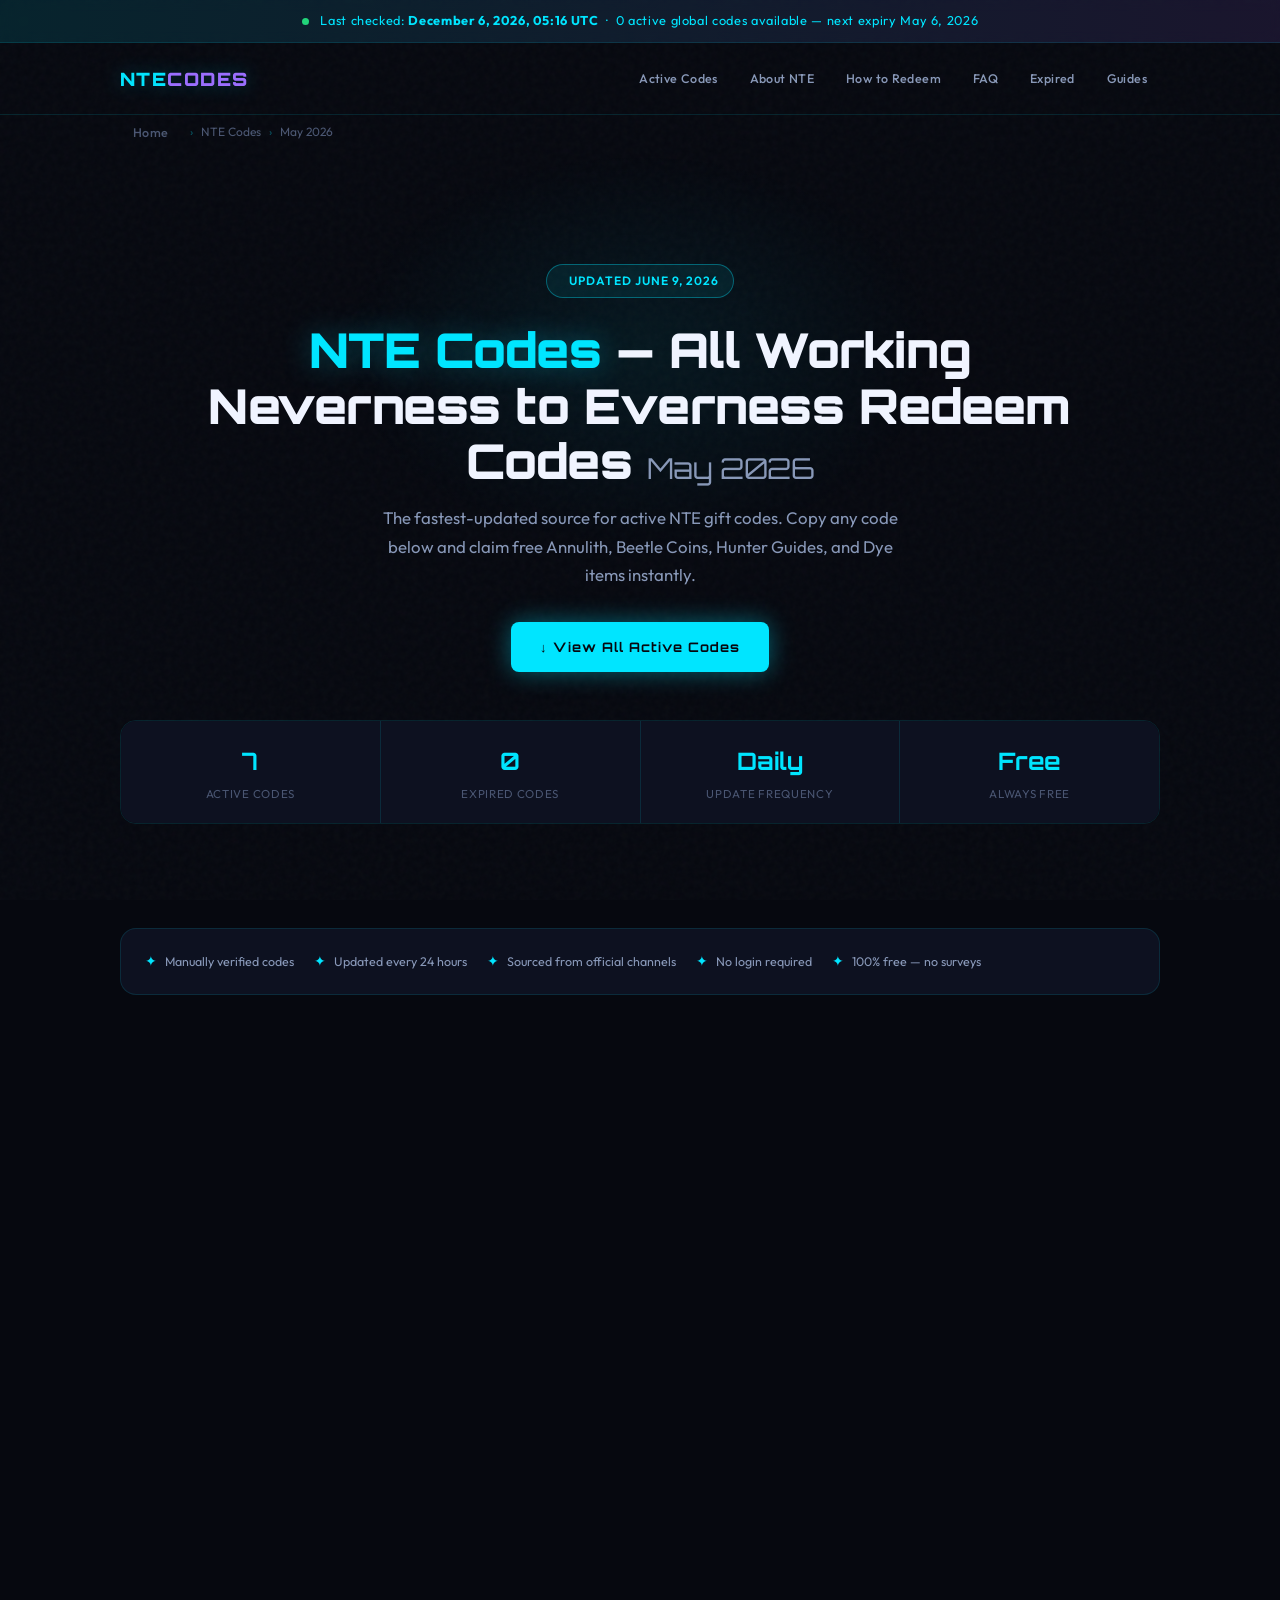
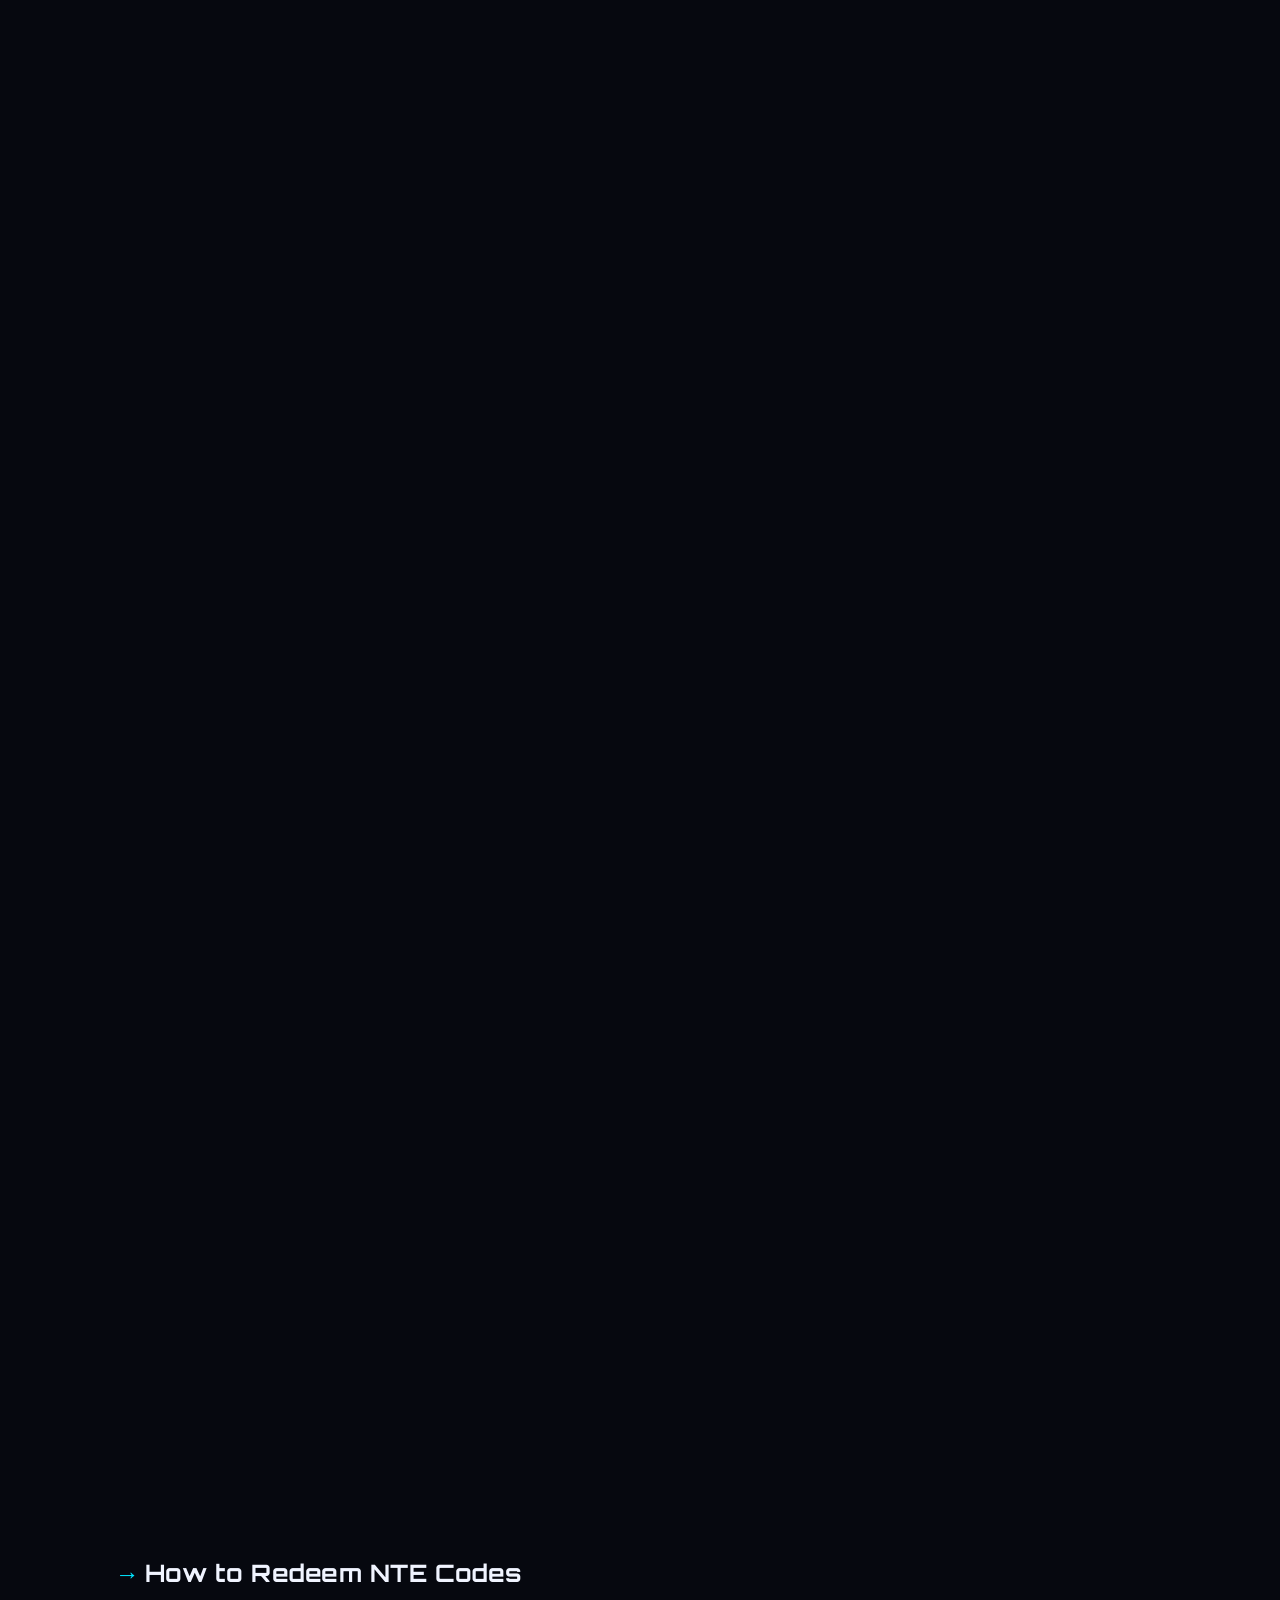
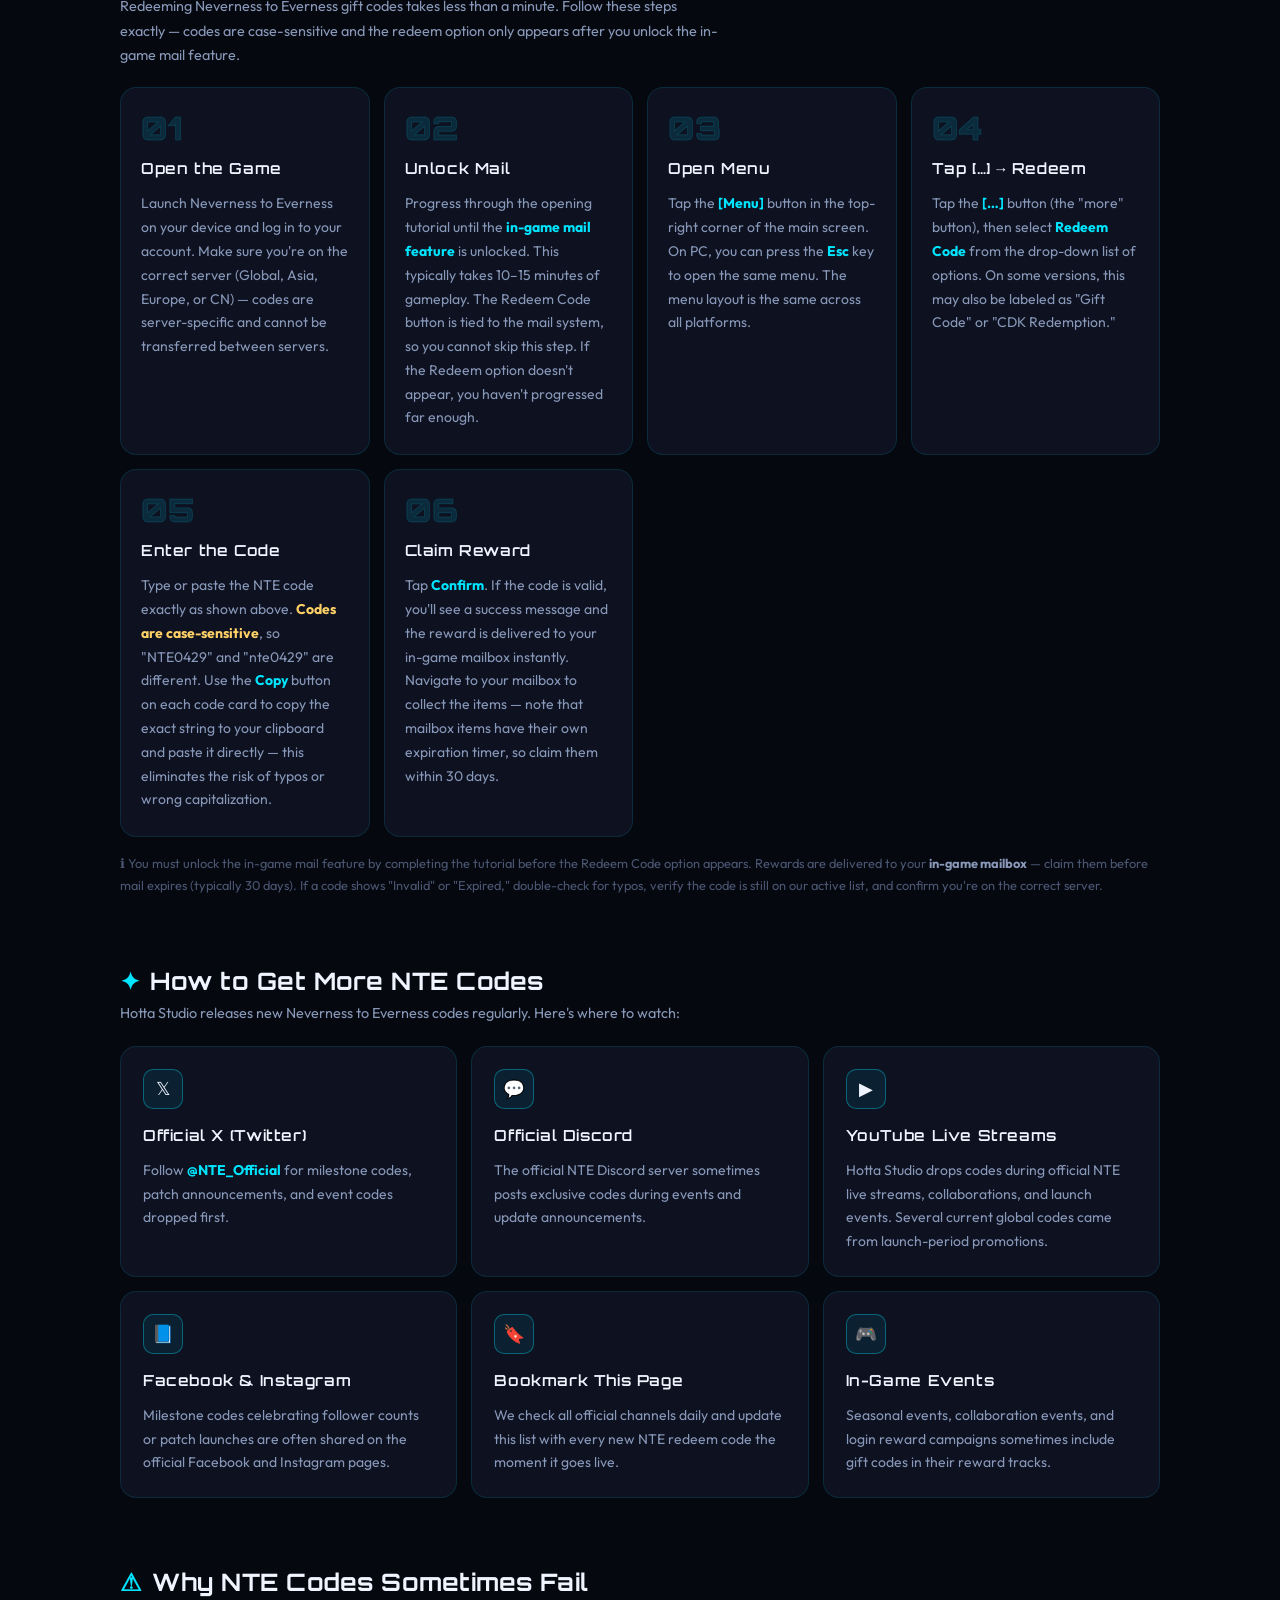
==== commit 004a4ea3: "Auto: NTE codes June 9, 2026 (expired:LACRIMOSA0603,NTEFUNGAME,NTEWINFONS,NTENENE,NTEFREE,NTEvtuber," ====
--- a/index.html
+++ b/index.html
@@ -183,7 +183,7 @@
   <!-- STICKY UPDATE BANNER -->
   <div class="update-banner" role="status" aria-live="polite">
     <span class="pulse-dot"></span>
-    Last checked: <strong id="last-checked-utc" data-last-checked-utc="2026-06-09T05:02:27Z">May 1, 2026, 01:04 UTC</strong> &nbsp;·&nbsp; 17 active global codes available — next expiry May 6, 2026
+    Last checked: <strong id="last-checked-utc" data-last-checked-utc="2026-06-09T07:16:23Z">May 1, 2026, 01:04 UTC</strong> &nbsp;·&nbsp; 0 active global codes available — next expiry May 6, 2026
   </div>
 
   <!-- HEADER -->
@@ -738,271 +738,39 @@
 
           
 
-          <article class="code-card">
-            <div class="code-card-top">
-              <span class="status-badge status-active">Active</span>
-            </div>
-            <div class="code-string">LACRIMOSA0603</div>
-            <div class="code-reward">
-              <div class="code-reward-line"><span class="reward-icon">◈</span> 30 annulith</div>
-              <div class="code-reward-line"><span class="reward-icon">◈</span> one tomato basil macaroni</div>
-              <div class="code-reward-line"><span class="reward-icon">◈</span> and 20k fons</div>
-            </div>
-            <button class="copy-btn" data-code="LACRIMOSA0603" aria-label="Copy code LACRIMOSA0603">
-              ⧉ Copy Code
-            </button>
-            <div class="code-updated">New code — added June 9, 2026</div>
-          </article>
-
-          <article class="code-card">
-            <div class="code-card-top">
-              <span class="status-badge status-active">Active</span>
-            </div>
-            <div class="code-string">NTEFUNGAME</div>
-            <div class="code-reward">
-              <div class="code-reward-line"><span class="reward-icon">◈</span> 10k fons</div>
-            </div>
-            <button class="copy-btn" data-code="NTEFUNGAME" aria-label="Copy code NTEFUNGAME">
-              ⧉ Copy Code
-            </button>
-            <div class="code-updated">New code — added June 9, 2026</div>
-          </article>
-
-          <article class="code-card">
-            <div class="code-card-top">
-              <span class="status-badge status-active">Active</span>
-            </div>
-            <div class="code-string">NTEWINFONS</div>
-            <div class="code-reward">
-              <div class="code-reward-line"><span class="reward-icon">◈</span> 20k fons</div>
-            </div>
-            <button class="copy-btn" data-code="NTEWINFONS" aria-label="Copy code NTEWINFONS">
-              ⧉ Copy Code
-            </button>
-            <div class="code-updated">New code — added June 9, 2026</div>
-          </article>
-
-          <article class="code-card">
-            <div class="code-card-top">
-              <span class="status-badge status-active">Active</span>
-            </div>
-            <div class="code-string">NTENENE</div>
-            <div class="code-reward">
-              <div class="code-reward-line"><span class="reward-icon">◈</span> 10k fons</div>
-              <div class="code-reward-line"><span class="reward-icon">◈</span> ten dynamiK</div>
-              <div class="code-reward-line"><span class="reward-icon">◈</span> and ten clicky fries</div>
-            </div>
-            <button class="copy-btn" data-code="NTENENE" aria-label="Copy code NTENENE">
-              ⧉ Copy Code
-            </button>
-            <div class="code-updated">New code — added June 9, 2026</div>
-          </article>
-
-          <article class="code-card">
-            <div class="code-card-top">
-              <span class="status-badge status-active">Active</span>
-            </div>
-            <div class="code-string">NTEFREE</div>
-            <div class="code-reward">
-              <div class="code-reward-line"><span class="reward-icon">◈</span> 30k fons</div>
-            </div>
-            <button class="copy-btn" data-code="NTEFREE" aria-label="Copy code NTEFREE">
-              ⧉ Copy Code
-            </button>
-            <div class="code-updated">New code — added June 9, 2026</div>
-          </article>
-
-          <article class="code-card">
-            <div class="code-card-top">
-              <span class="status-badge status-active">Active</span>
-            </div>
-            <div class="code-string">NTEvtuber</div>
-            <div class="code-reward">
-              <div class="code-reward-line"><span class="reward-icon">◈</span> 50k fons and 50k beetle coins</div>
-            </div>
-            <button class="copy-btn" data-code="NTEvtuber" aria-label="Copy code NTEvtuber">
-              ⧉ Copy Code
-            </button>
-            <div class="code-updated">New code — added June 9, 2026</div>
-          </article>
-
-          <article class="code-card">
-            <div class="code-card-top">
-              <span class="status-badge status-active">Active</span>
-            </div>
-            <div class="code-string">NTEvtuber200</div>
-            <div class="code-reward">
-              <div class="code-reward-line"><span class="reward-icon">◈</span> 10k beetle coins and 10k fons</div>
-            </div>
-            <button class="copy-btn" data-code="NTEvtuber200" aria-label="Copy code NTEvtuber200">
-              ⧉ Copy Code
-            </button>
-            <div class="code-updated">New code — added June 9, 2026</div>
-          </article>
-
-          <article class="code-card">
-            <div class="code-card-top">
-              <span class="status-badge status-active">Active</span>
-            </div>
-            <div class="code-string">NTE429vtuber</div>
-            <div class="code-reward">
-              <div class="code-reward-line"><span class="reward-icon">◈</span> 30k fons and 30k beetle coins</div>
-            </div>
-            <button class="copy-btn" data-code="NTE429vtuber" aria-label="Copy code NTE429vtuber">
-              ⧉ Copy Code
-            </button>
-            <div class="code-updated">New code — added June 9, 2026</div>
-          </article>
-
-          <article class="code-card">
-            <div class="code-card-top">
-              <span class="status-badge status-active">Active</span>
-            </div>
-            <div class="code-string">504980102FKGOVNS</div>
-            <div class="code-reward">
-              <div class="code-reward-line"><span class="reward-icon">◈</span> 20k beetle coins</div>
-              <div class="code-reward-line"><span class="reward-icon">◈</span> one gubichi original flavor chips</div>
-              <div class="code-reward-line"><span class="reward-icon">◈</span> and 30 annulith</div>
-            </div>
-            <button class="copy-btn" data-code="504980102FKGOVNS" aria-label="Copy code 504980102FKGOVNS">
-              ⧉ Copy Code
-            </button>
-            <div class="code-updated">New code — added June 9, 2026</div>
-          </article>
-
-          <article class="code-card">
-            <div class="code-card-top">
-              <span class="status-badge status-active">Active</span>
-            </div>
-            <div class="code-string">NTENOWTOENJOY</div>
-            <div class="code-reward">
-              <div class="code-reward-line"><span class="reward-icon">◈</span> 100 annulith</div>
-              <div class="code-reward-line"><span class="reward-icon">◈</span> five rising hunter guides</div>
-              <div class="code-reward-line"><span class="reward-icon">◈</span> five light dye</div>
-              <div class="code-reward-line"><span class="reward-icon">◈</span> and 6k beetle coins</div>
-            </div>
-            <button class="copy-btn" data-code="NTENOWTOENJOY" aria-label="Copy code NTENOWTOENJOY">
-              ⧉ Copy Code
-            </button>
-            <div class="code-updated">New code — added June 9, 2026</div>
-          </article>
-
-          <article class="code-card">
-            <div class="code-card-top">
-              <span class="status-badge status-active">Active</span>
-            </div>
-            <div class="code-string">DREAMWALK0603</div>
-            <div class="code-reward">
-              <div class="code-reward-line"><span class="reward-icon">◈</span> 100 annulith</div>
-              <div class="code-reward-line"><span class="reward-icon">◈</span> five rising hunter guides</div>
-              <div class="code-reward-line"><span class="reward-icon">◈</span> five light dye</div>
-              <div class="code-reward-line"><span class="reward-icon">◈</span> and 4k beetle coin</div>
-            </div>
-            <button class="copy-btn" data-code="DREAMWALK0603" aria-label="Copy code DREAMWALK0603">
-              ⧉ Copy Code
-            </button>
-            <div class="code-updated">New code — added June 9, 2026</div>
-          </article>
-
-          <article class="code-card">
-            <div class="code-card-top">
-              <span class="status-badge status-active">Active</span>
-            </div>
-            <div class="code-string">TOMATO100</div>
-            <div class="code-reward">
-              <div class="code-reward-line"><span class="reward-icon">◈</span> 100 annulith</div>
-              <div class="code-reward-line"><span class="reward-icon">◈</span> five senior hunter guides</div>
-              <div class="code-reward-line"><span class="reward-icon">◈</span> five colorless dye</div>
-              <div class="code-reward-line"><span class="reward-icon">◈</span> and 6k beetle coin</div>
-            </div>
-            <button class="copy-btn" data-code="TOMATO100" aria-label="Copy code TOMATO100">
-              ⧉ Copy Code
-            </button>
-            <div class="code-updated">New code — added June 9, 2026</div>
-          </article>
-
-          <article class="code-card">
-            <div class="code-card-top">
-              <span class="status-badge status-active">Active</span>
-            </div>
-            <div class="code-string">RACENOLIMIT</div>
-            <div class="code-reward">
-              <div class="code-reward-line"><span class="reward-icon">◈</span> 100 annulith</div>
-              <div class="code-reward-line"><span class="reward-icon">◈</span> two elite hunter guides</div>
-              <div class="code-reward-line"><span class="reward-icon">◈</span> two chaotic dye</div>
-              <div class="code-reward-line"><span class="reward-icon">◈</span> and 12k beetle coin</div>
-            </div>
-            <button class="copy-btn" data-code="RACENOLIMIT" aria-label="Copy code RACENOLIMIT">
-              ⧉ Copy Code
-            </button>
-            <div class="code-updated">New code — added June 9, 2026</div>
-          </article>
-
-          <article class="code-card">
-            <div class="code-card-top">
-              <span class="status-badge status-active">Active</span>
-            </div>
-            <div class="code-string">NTEHAVEFUN</div>
-            <div class="code-reward">
-              <div class="code-reward-line"><span class="reward-icon">◈</span> three rising hunter guide</div>
-              <div class="code-reward-line"><span class="reward-icon">◈</span> three light dyes</div>
-              <div class="code-reward-line"><span class="reward-icon">◈</span> and three manhole thugs</div>
-            </div>
-            <button class="copy-btn" data-code="NTEHAVEFUN" aria-label="Copy code NTEHAVEFUN">
-              ⧉ Copy Code
-            </button>
-            <div class="code-updated">New code — added June 9, 2026</div>
-          </article>
-
-          <article class="code-card">
-            <div class="code-card-top">
-              <span class="status-badge status-active">Active</span>
-            </div>
-            <div class="code-string">NTENANALLYGO</div>
-            <div class="code-reward">
-              <div class="code-reward-line"><span class="reward-icon">◈</span> 100 annulith</div>
-              <div class="code-reward-line"><span class="reward-icon">◈</span> five senior hunter guides</div>
-              <div class="code-reward-line"><span class="reward-icon">◈</span> five colorless dye</div>
-              <div class="code-reward-line"><span class="reward-icon">◈</span> and 6k beetle coins</div>
-            </div>
-            <button class="copy-btn" data-code="NTENANALLYGO" aria-label="Copy code NTENANALLYGO">
-              ⧉ Copy Code
-            </button>
-            <div class="code-updated">New code — added June 9, 2026</div>
-          </article>
-
-          <article class="code-card">
-            <div class="code-card-top">
-              <span class="status-badge status-active">Active</span>
-            </div>
-            <div class="code-string">NTE0429</div>
-            <div class="code-reward">
-              <div class="code-reward-line"><span class="reward-icon">◈</span> 100 annulith</div>
-              <div class="code-reward-line"><span class="reward-icon">◈</span> five elite hunter guides</div>
-              <div class="code-reward-line"><span class="reward-icon">◈</span> two chaotic dye</div>
-              <div class="code-reward-line"><span class="reward-icon">◈</span> and 12k beetle coins</div>
-            </div>
-            <button class="copy-btn" data-code="NTE0429" aria-label="Copy code NTE0429">
-              ⧉ Copy Code
-            </button>
-            <div class="code-updated">New code — added June 9, 2026</div>
-          </article>
-
-          <article class="code-card">
-            <div class="code-card-top">
-              <span class="status-badge status-active">Active</span>
-            </div>
-            <div class="code-string">NTEGIFT</div>
-            <div class="code-reward">
-              <div class="code-reward-line"><span class="reward-icon">◈</span> 50 annulith</div>
-              <div class="code-reward-line"><span class="reward-icon">◈</span> five rising hunter guides</div>
-              <div class="code-reward-line"><span class="reward-icon">◈</span> and five light dye</div>
-            </div>
-            <button class="copy-btn" data-code="NTEGIFT" aria-label="Copy code NTEGIFT">
-              ⧉ Copy Code
-            </button>
-            <div class="code-updated">New code — added June 9, 2026</div>
-          </article>
+          
+
+          
+
+          
+
+          
+
+          
+
+          
+
+          
+
+          
+
+          
+
+          
+
+          
+
+          
+
+          
+
+          
+
+          
+
+          
+
+          
 
 </div>
 
@@ -2202,6 +1970,91 @@
             <td><span class="expired-code-str">NTEGIFT</span></td>
             <td>◈ 50 annulith</td>
             <td>Expired June 3, 2026</td>
+          </tr>
+                    <tr>
+            <td><span class="expired-code-str">LACRIMOSA0603</span></td>
+            <td>◈ 30 annulith</td>
+            <td>Expired June 9, 2026</td>
+          </tr>
+          <tr>
+            <td><span class="expired-code-str">NTEFUNGAME</span></td>
+            <td>◈ 10k fons</td>
+            <td>Expired June 9, 2026</td>
+          </tr>
+          <tr>
+            <td><span class="expired-code-str">NTEWINFONS</span></td>
+            <td>◈ 20k fons</td>
+            <td>Expired June 9, 2026</td>
+          </tr>
+          <tr>
+            <td><span class="expired-code-str">NTENENE</span></td>
+            <td>◈ 10k fons</td>
+            <td>Expired June 9, 2026</td>
+          </tr>
+          <tr>
+            <td><span class="expired-code-str">NTEFREE</span></td>
+            <td>◈ 30k fons</td>
+            <td>Expired June 9, 2026</td>
+          </tr>
+          <tr>
+            <td><span class="expired-code-str">NTEvtuber</span></td>
+            <td>◈ 50k fons and 50k beetle coins</td>
+            <td>Expired June 9, 2026</td>
+          </tr>
+          <tr>
+            <td><span class="expired-code-str">NTEvtuber200</span></td>
+            <td>◈ 10k beetle coins and 10k fons</td>
+            <td>Expired June 9, 2026</td>
+          </tr>
+          <tr>
+            <td><span class="expired-code-str">NTE429vtuber</span></td>
+            <td>◈ 30k fons and 30k beetle coins</td>
+            <td>Expired June 9, 2026</td>
+          </tr>
+          <tr>
+            <td><span class="expired-code-str">504980102FKGOVNS</span></td>
+            <td>◈ 20k beetle coins</td>
+            <td>Expired June 9, 2026</td>
+          </tr>
+          <tr>
+            <td><span class="expired-code-str">NTENOWTOENJOY</span></td>
+            <td>◈ 100 annulith</td>
+            <td>Expired June 9, 2026</td>
+          </tr>
+          <tr>
+            <td><span class="expired-code-str">DREAMWALK0603</span></td>
+            <td>◈ 100 annulith</td>
+            <td>Expired June 9, 2026</td>
+          </tr>
+          <tr>
+            <td><span class="expired-code-str">TOMATO100</span></td>
+            <td>◈ 100 annulith</td>
+            <td>Expired June 9, 2026</td>
+          </tr>
+          <tr>
+            <td><span class="expired-code-str">RACENOLIMIT</span></td>
+            <td>◈ 100 annulith</td>
+            <td>Expired June 9, 2026</td>
+          </tr>
+          <tr>
+            <td><span class="expired-code-str">NTEHAVEFUN</span></td>
+            <td>◈ three rising hunter guide</td>
+            <td>Expired June 9, 2026</td>
+          </tr>
+          <tr>
+            <td><span class="expired-code-str">NTENANALLYGO</span></td>
+            <td>◈ 100 annulith</td>
+            <td>Expired June 9, 2026</td>
+          </tr>
+          <tr>
+            <td><span class="expired-code-str">NTE0429</span></td>
+            <td>◈ 100 annulith</td>
+            <td>Expired June 9, 2026</td>
+          </tr>
+          <tr>
+            <td><span class="expired-code-str">NTEGIFT</span></td>
+            <td>◈ 50 annulith</td>
+            <td>Expired June 9, 2026</td>
           </tr>
           </tbody>
         </table>
